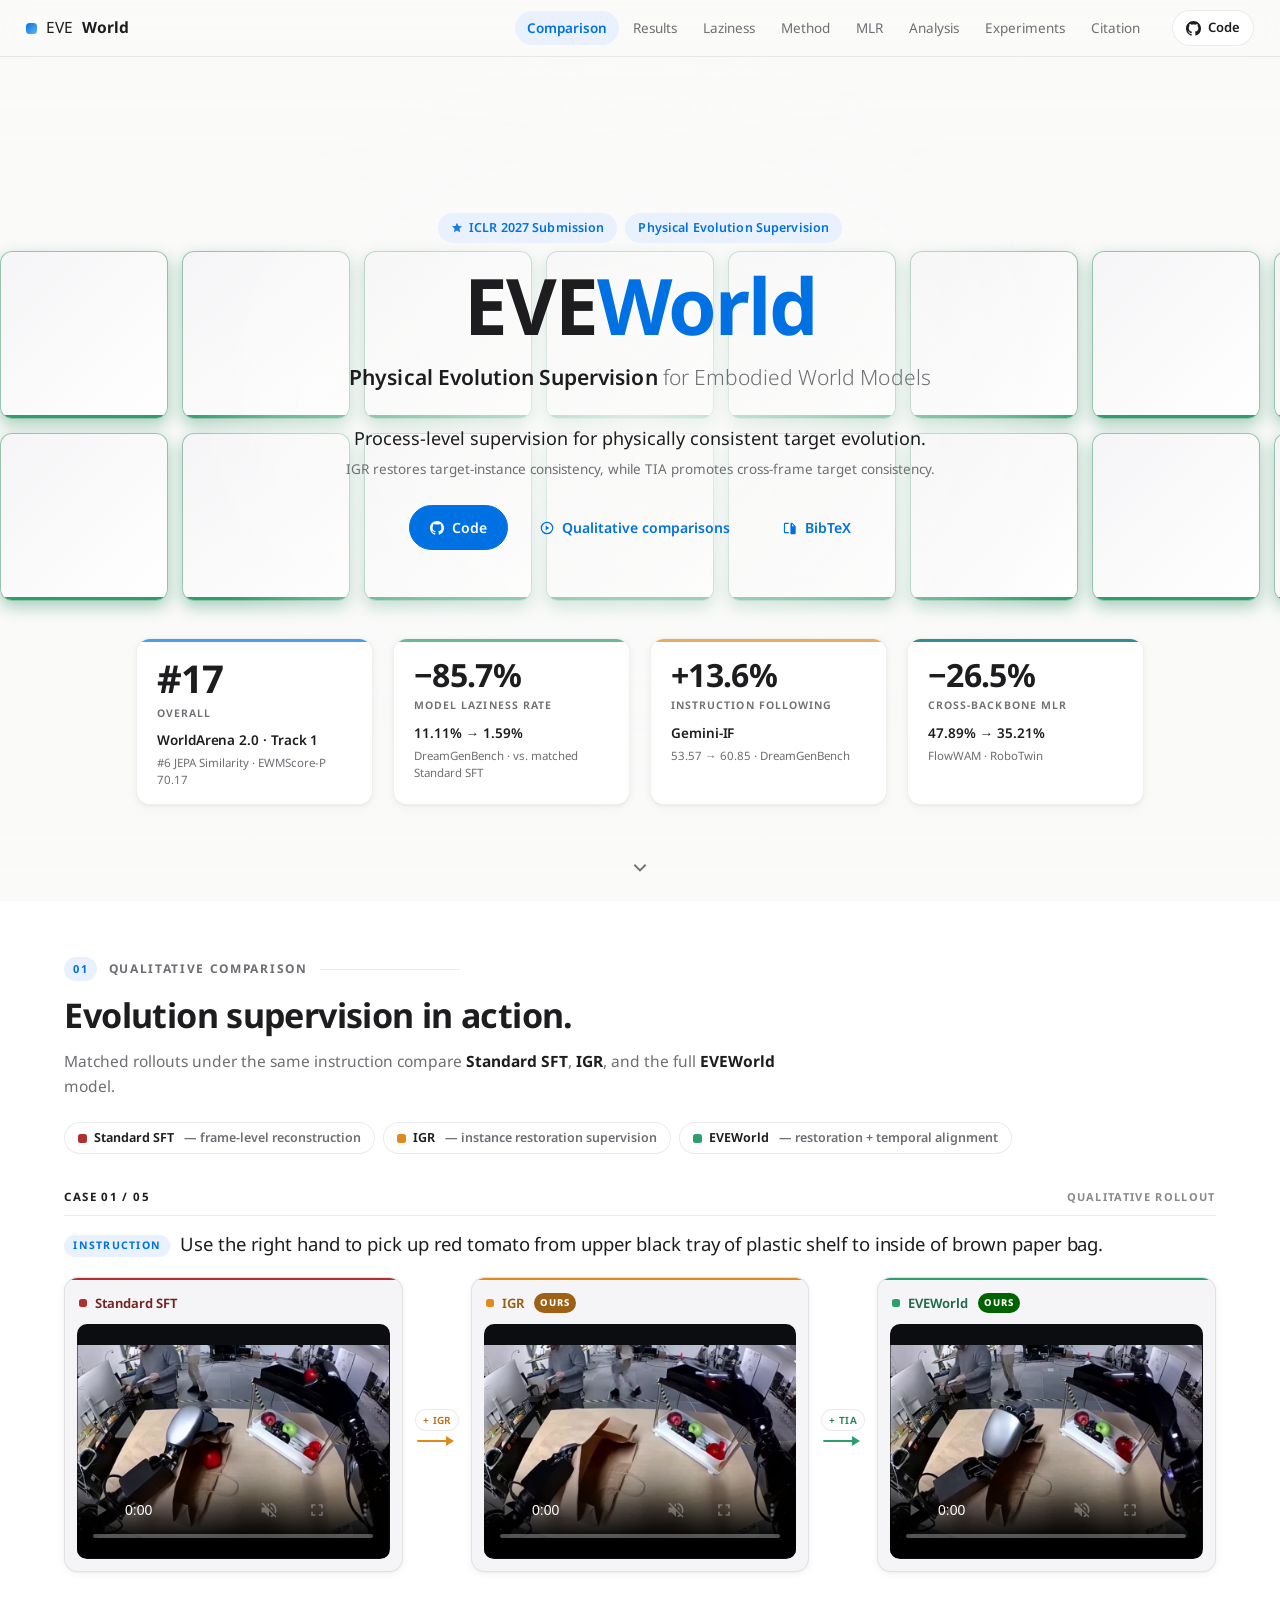
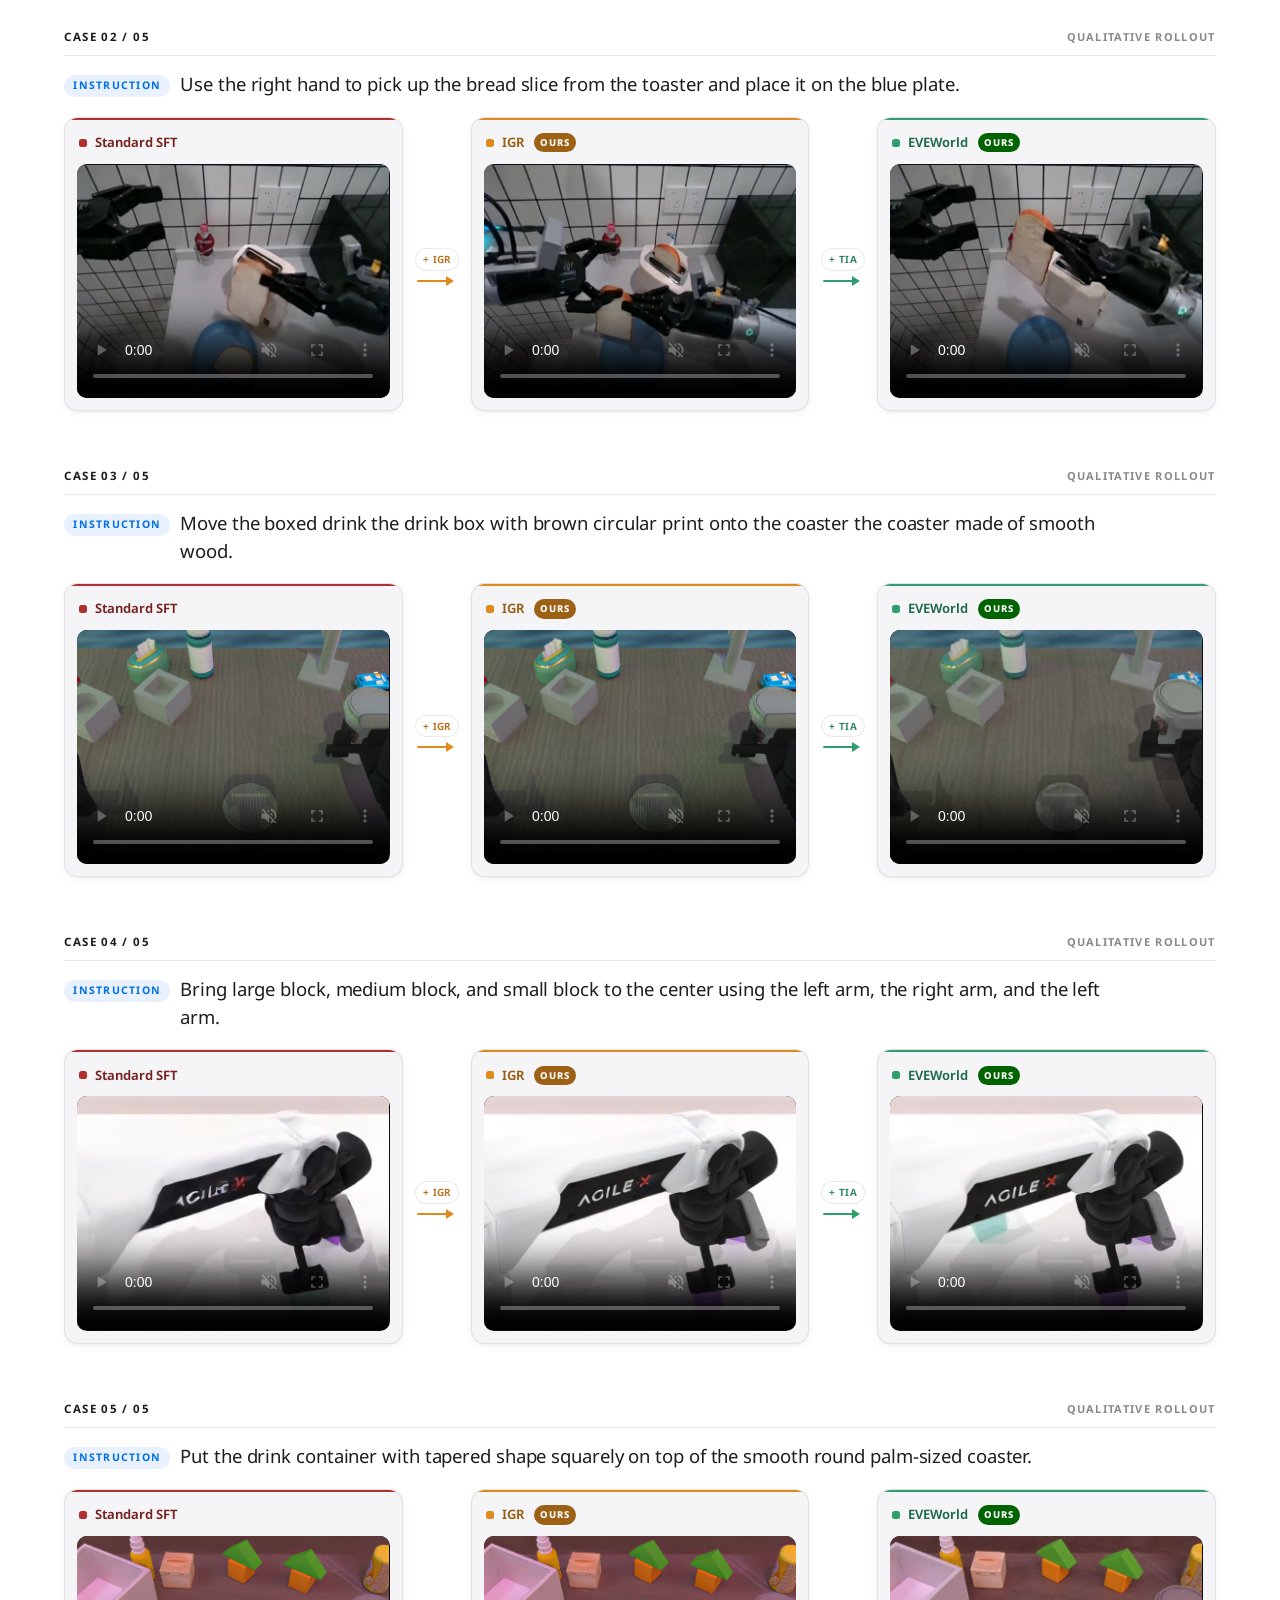
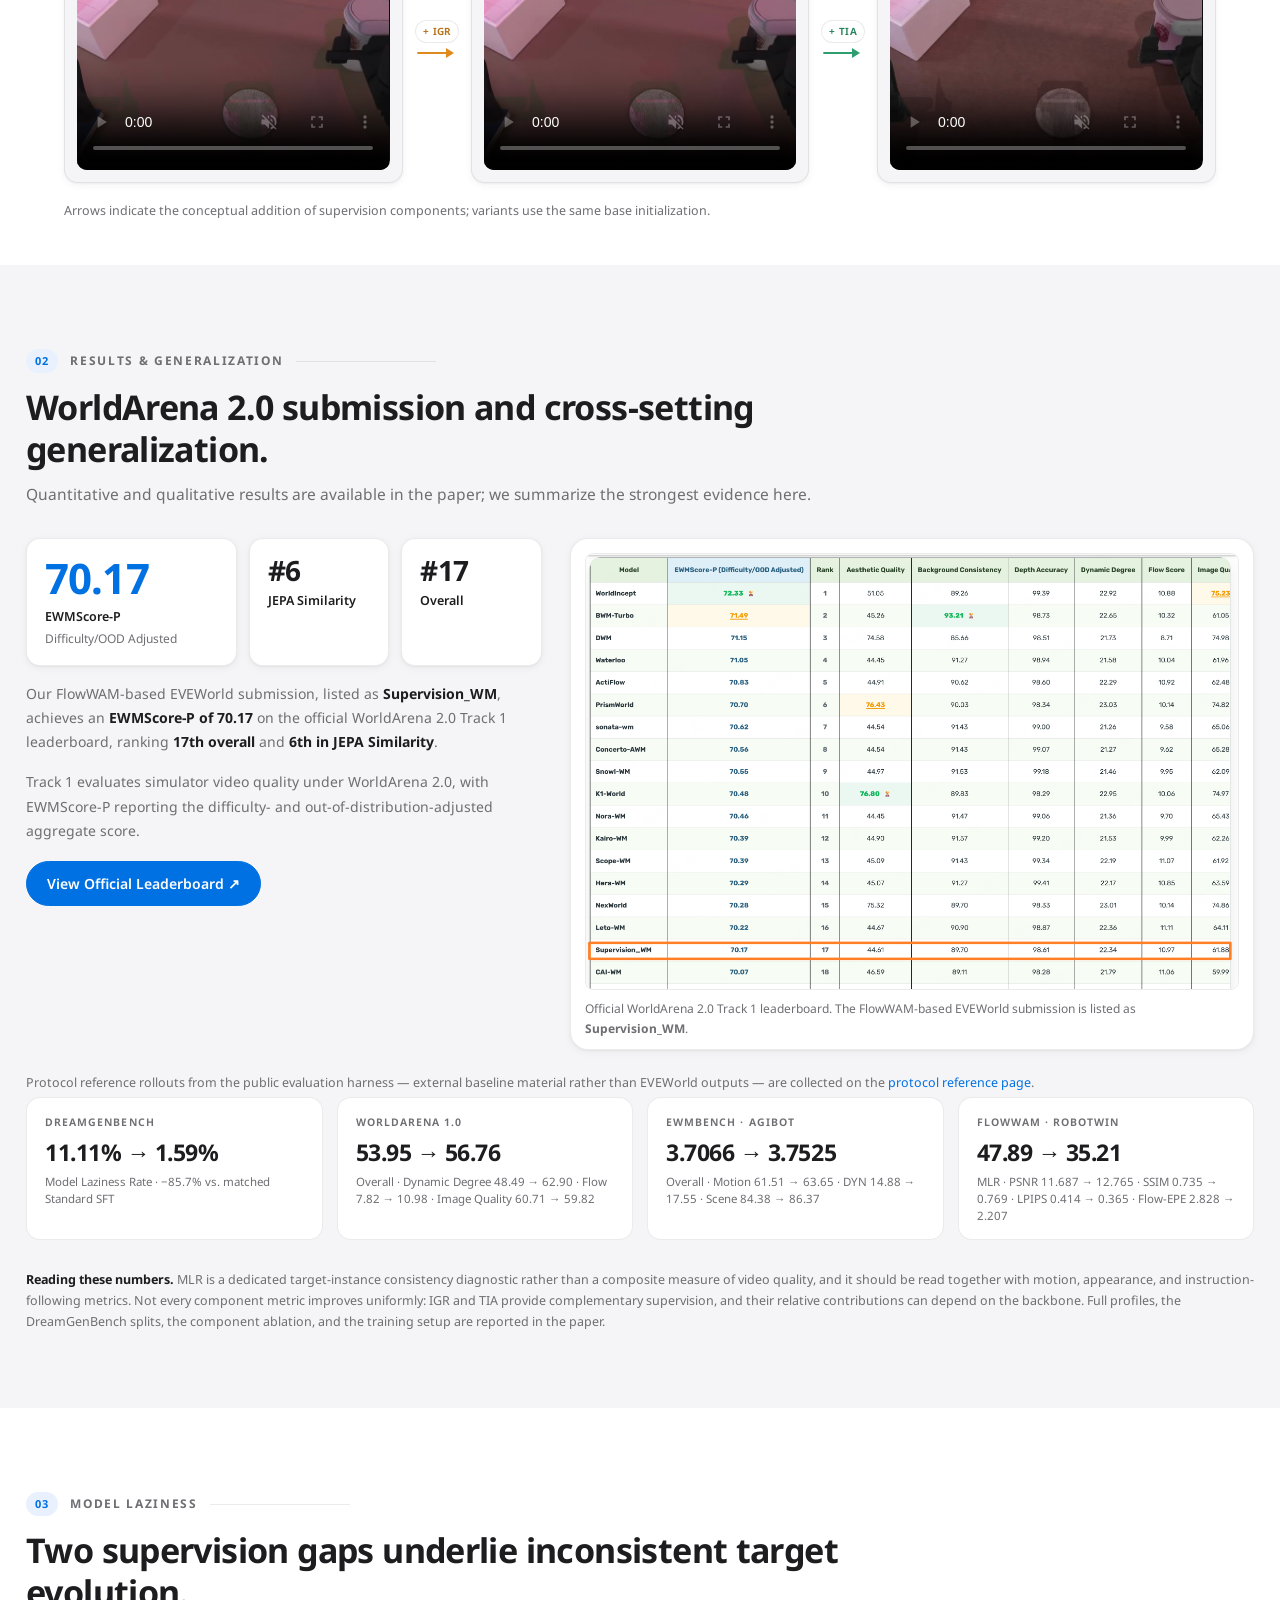
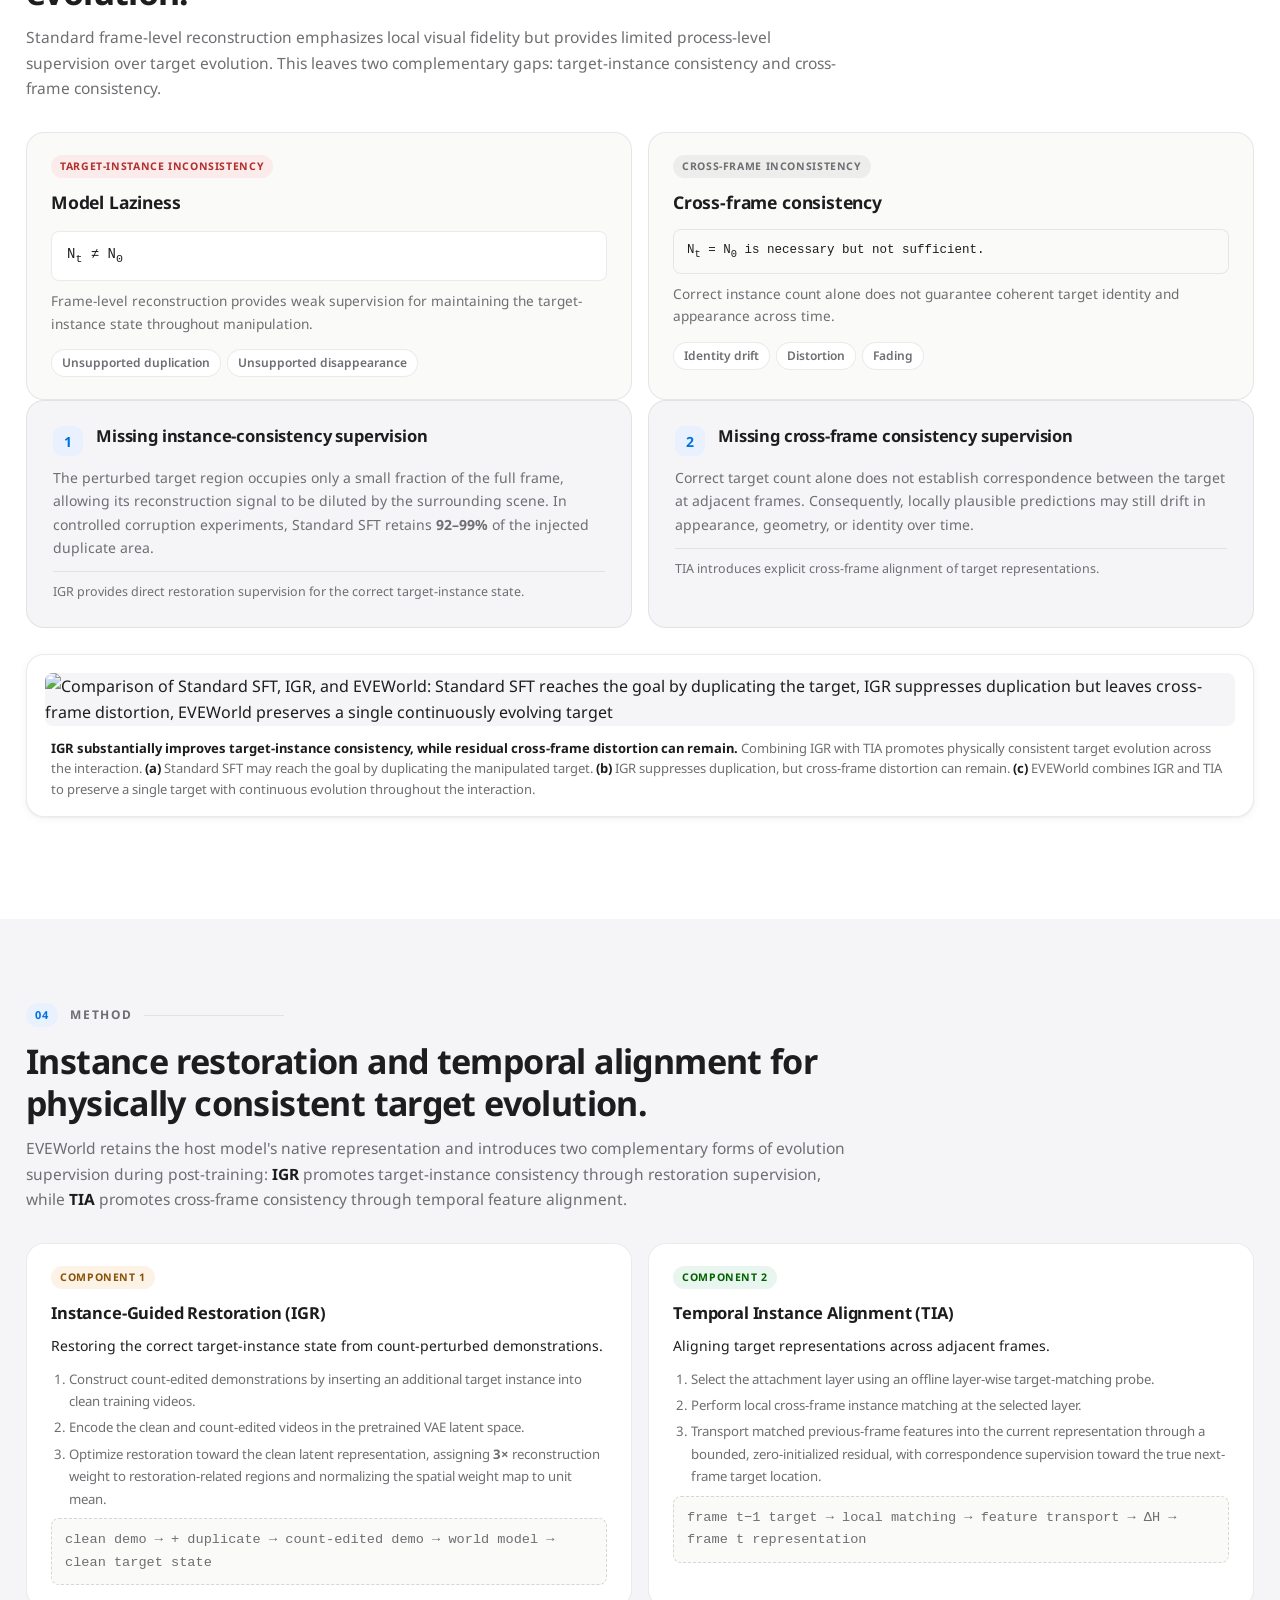
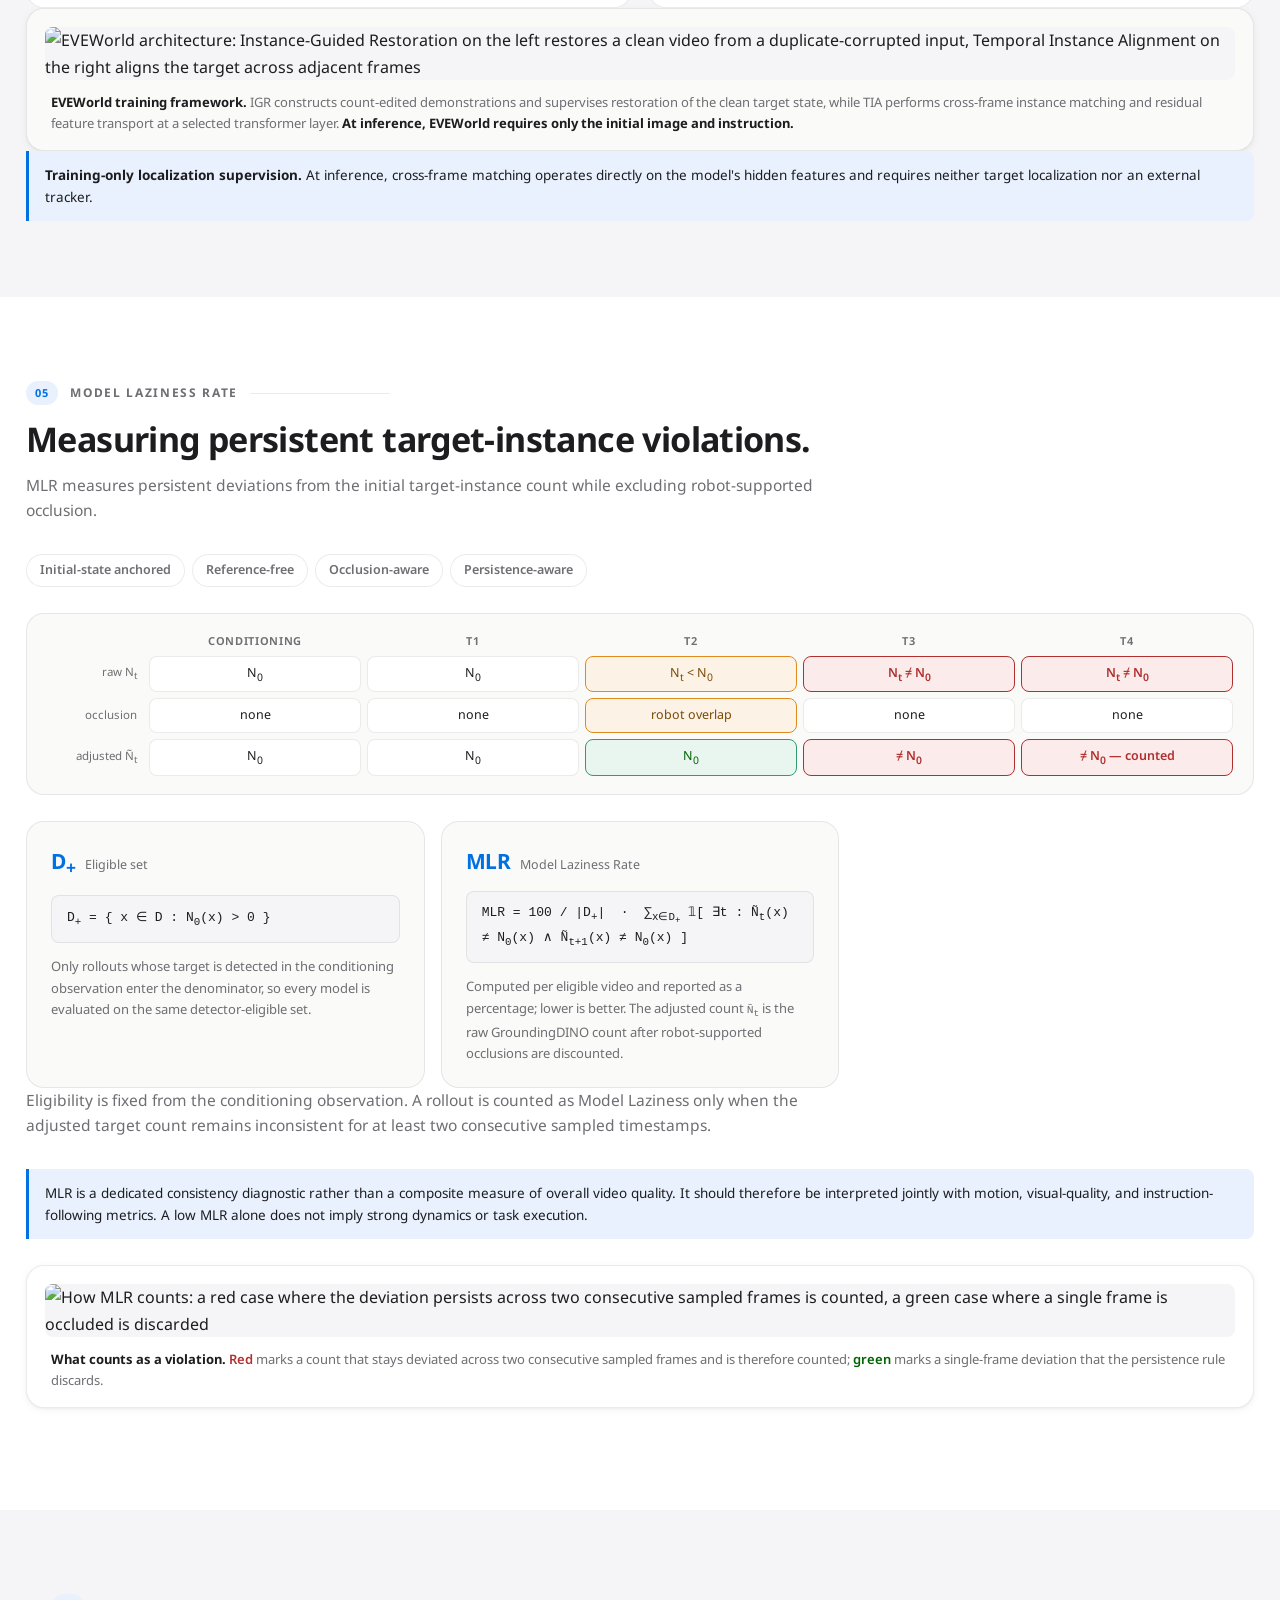
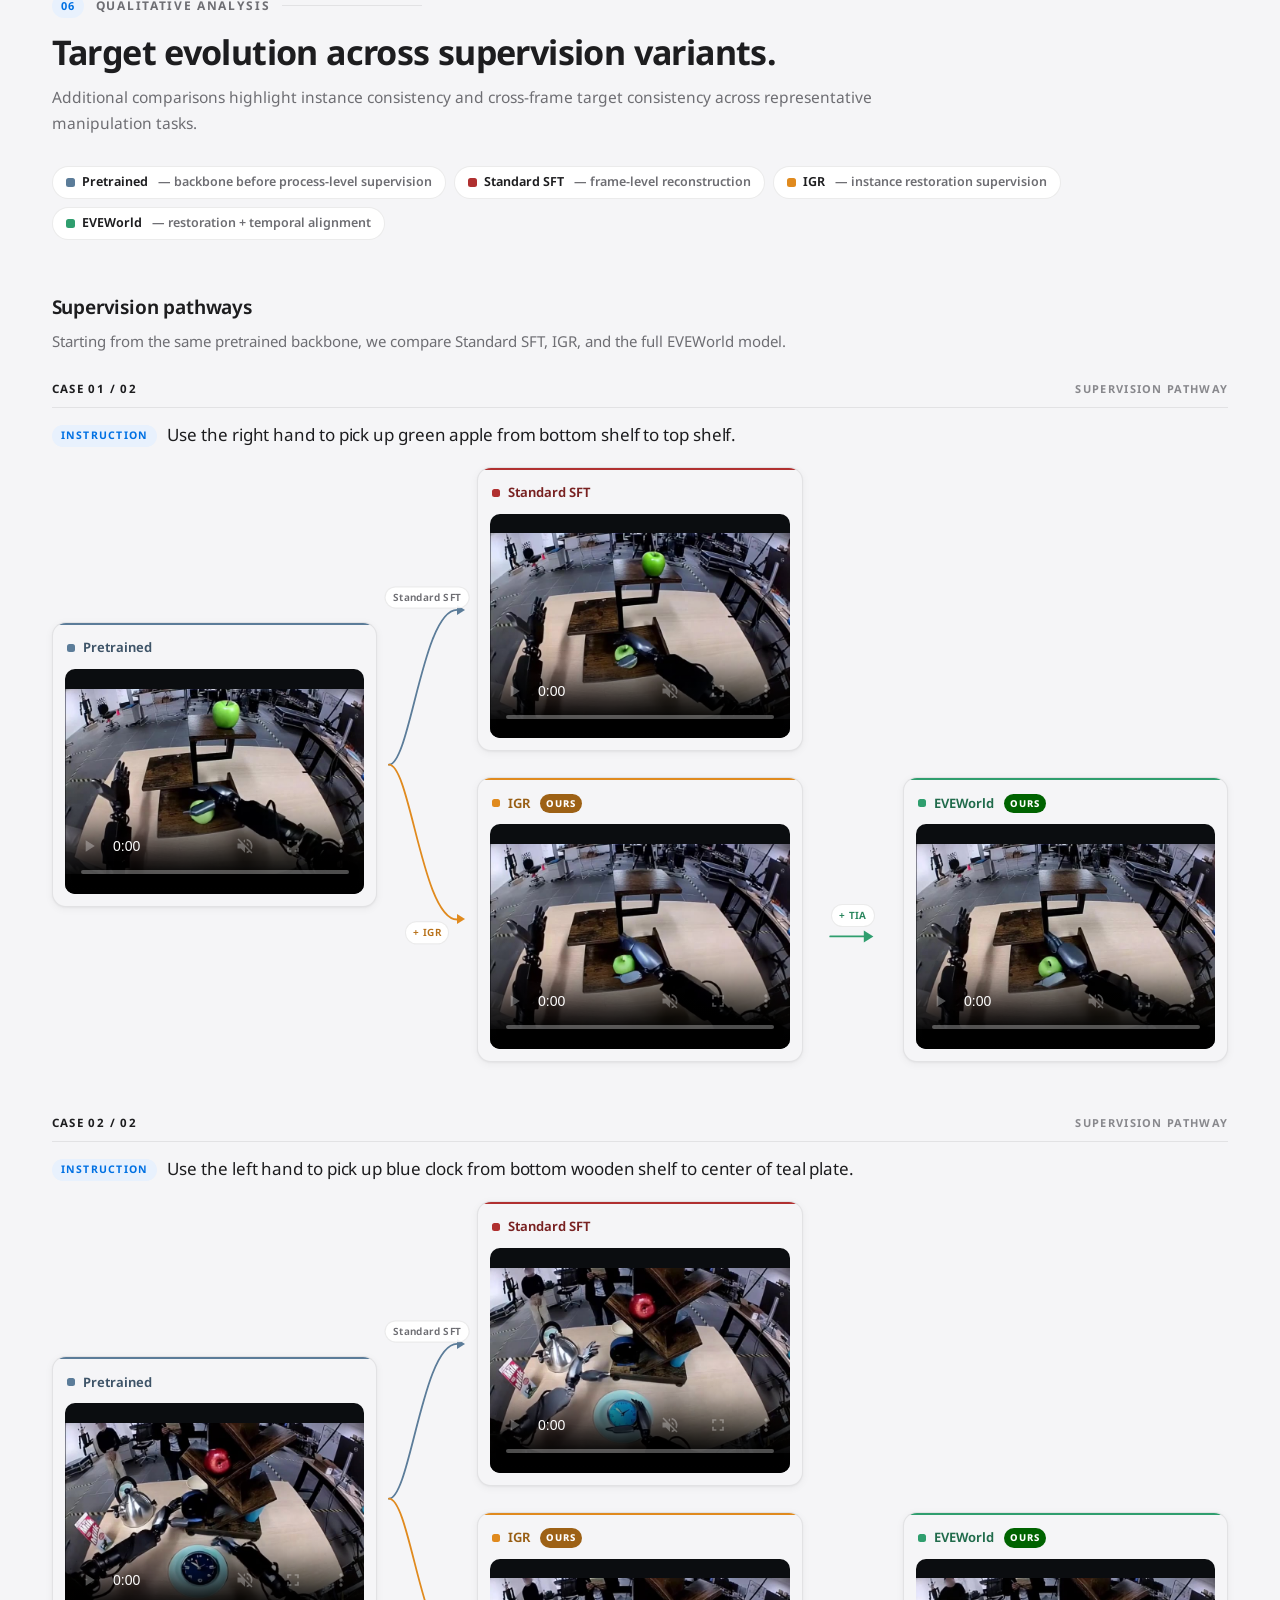
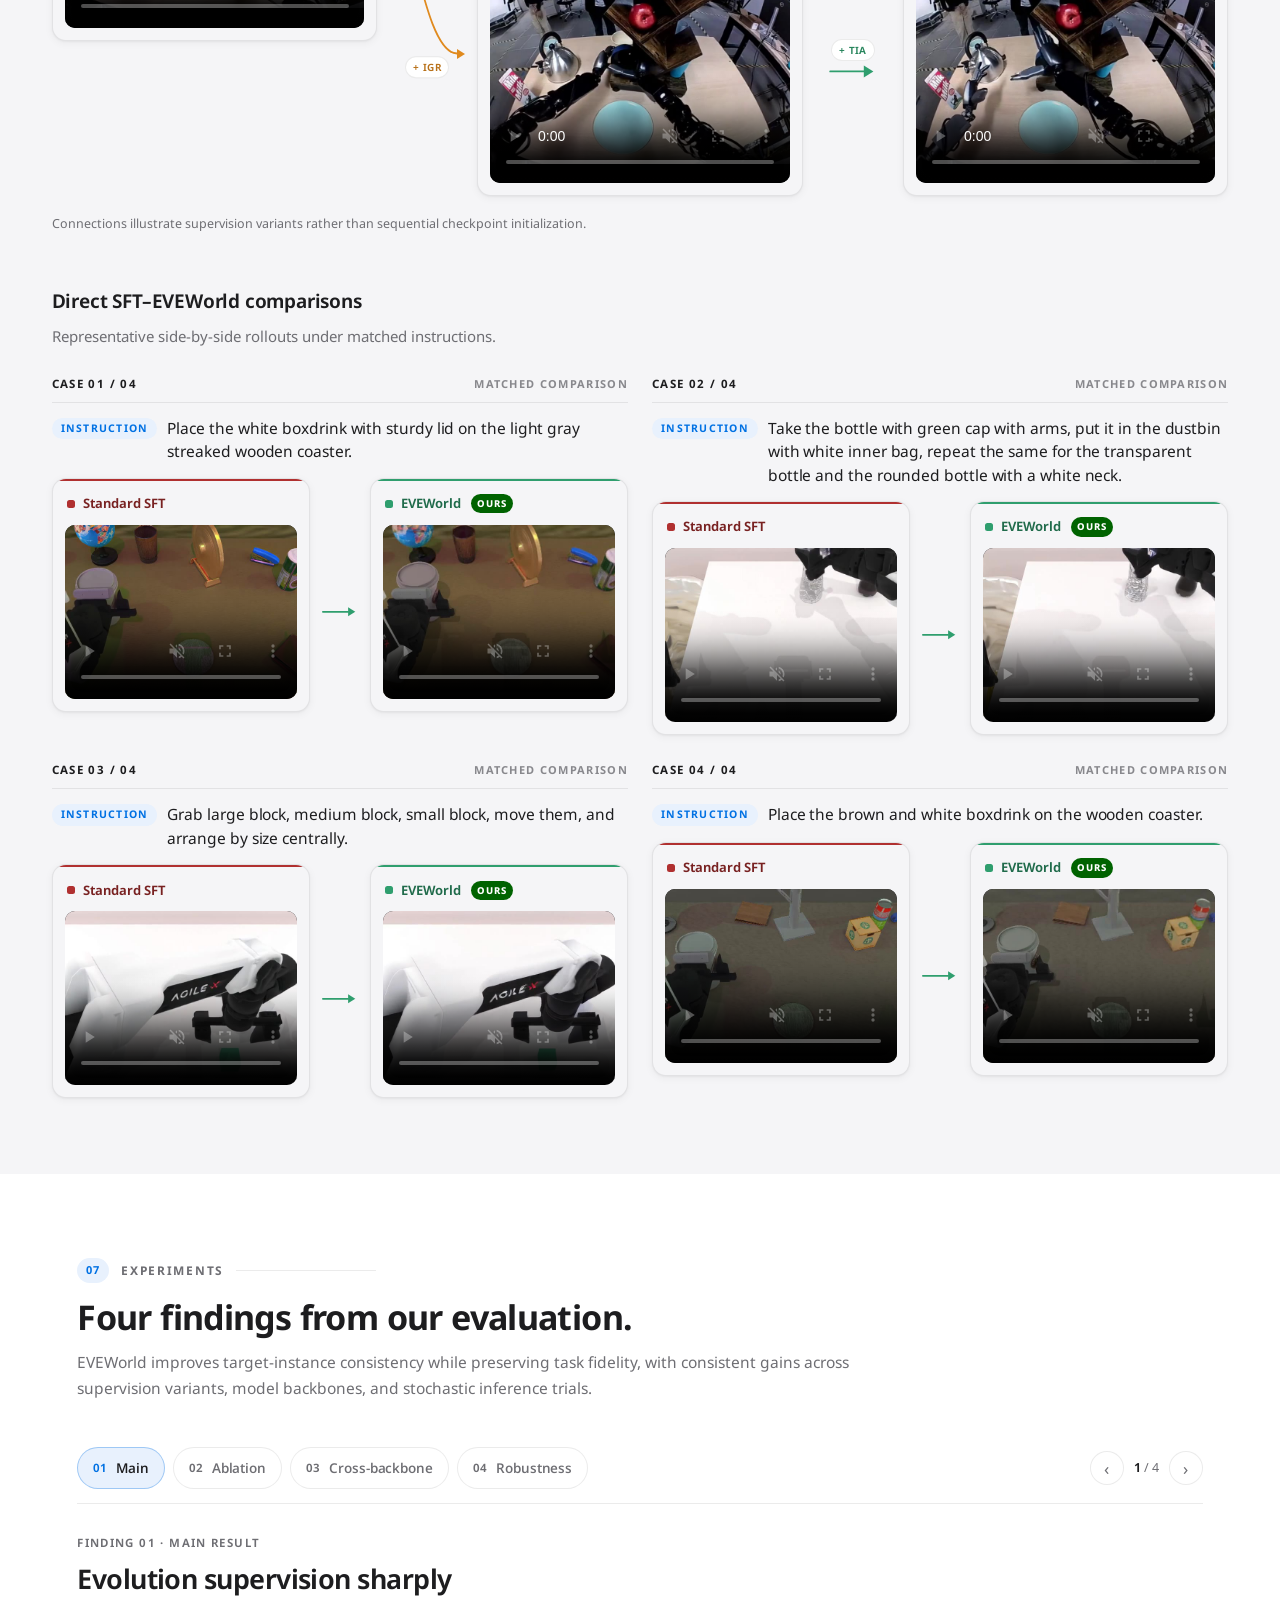
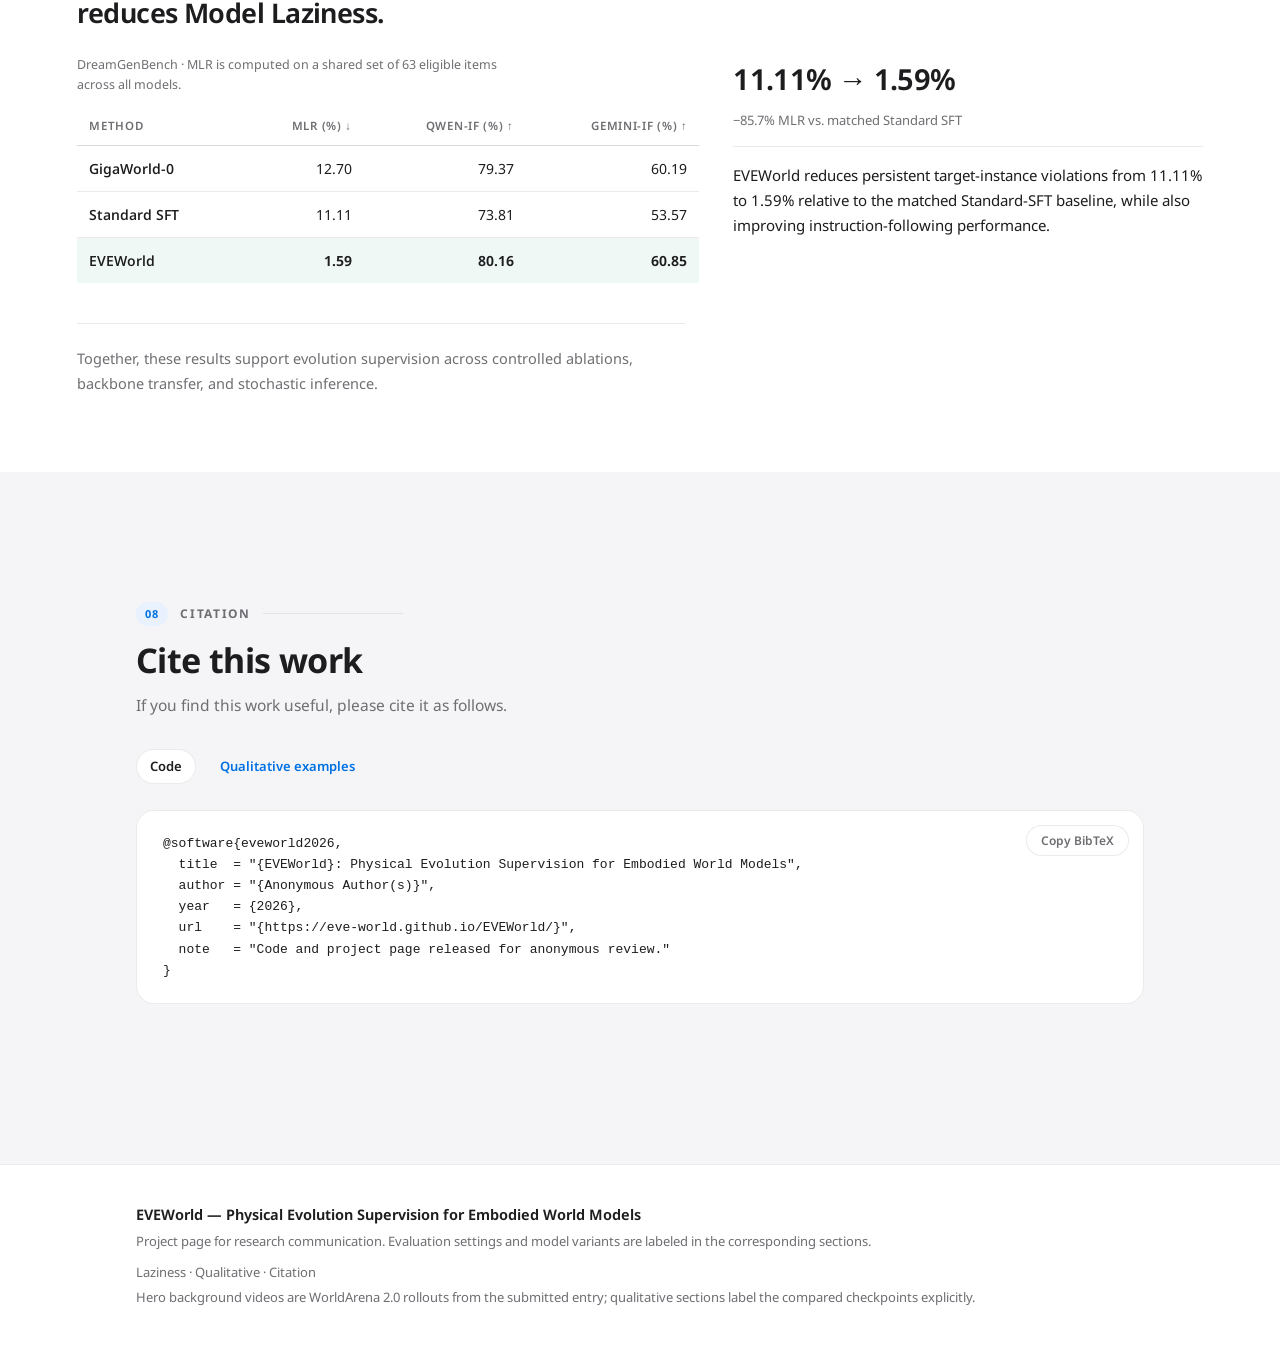
==== index.html @ 26820618 "docs: add section 07 experiments finding explorer and renumber citation to 08" ====
<!DOCTYPE html>
<html lang="en">
<head>
  <meta charset="UTF-8">
  <meta name="viewport" content="width=device-width, initial-scale=1.0">
  <title>EVEWorld — Physical Evolution Supervision for Embodied World Models</title>
  <meta name="description" content="EVEWorld: process-level evolution supervision for embodied world models. IGR restores the correct target-instance state, TIA keeps the target coherent across frames, and MLR measures persistent target-instance inconsistency.">
  <link rel="preconnect" href="https://fonts.googleapis.com">
  <link rel="preconnect" href="https://fonts.gstatic.com" crossorigin>
  <!-- Webfont loads async (media="print" → swap): a hanging fonts.googleapis.com
       connection must never block first paint — visitors on networks where it is
       unreachable get the system font stack instantly instead of a white page. -->
  <link href="https://fonts.googleapis.com/css2?family=Noto+Sans:ital,wght@0,300;0,400;0,500;0,600;0,700;1,400&display=swap" rel="stylesheet" media="print" onload="this.media='all'">
  <noscript><link href="https://fonts.googleapis.com/css2?family=Noto+Sans:ital,wght@0,300;0,400;0,500;0,600;0,700;1,400&display=swap" rel="stylesheet"></noscript>
  <link rel="stylesheet" href="css/style.css?v=12">
  <link rel="icon" href="data:image/svg+xml,<svg xmlns='http://www.w3.org/2000/svg' viewBox='0 0 16 16'><rect width='16' height='16' rx='4' fill='%230071e3'/><path d='M6.5 4.5l5.5 3.5-5.5 3.5z' fill='white'/></svg>">
  <link rel="canonical" href="https://eve-world.github.io/EVEWorld/">
  <meta property="og:type" content="website">
  <meta property="og:title" content="EVEWorld — Physical Evolution Supervision for Embodied World Models">
  <meta property="og:description" content="Process-level evolution supervision for physically consistent target evolution in embodied world models.">
  <meta property="og:url" content="https://eve-world.github.io/EVEWorld/">
  <meta property="og:image" content="https://eve-world.github.io/EVEWorld/assets/site/social/eveworld-preview.jpg">
  <meta name="twitter:card" content="summary_large_image">
  <meta name="twitter:title" content="EVEWorld — Physical Evolution Supervision for Embodied World Models">
  <meta name="twitter:description" content="Process-level evolution supervision for physically consistent target evolution in embodied world models.">
  <meta name="twitter:image" content="https://eve-world.github.io/EVEWorld/assets/site/social/eveworld-preview.jpg">
  <meta name="theme-color" content="#ffffff">
</head>
<body>

<div class="scroll-progress" aria-hidden="true"><i id="scrollBar"></i></div>

<!-- ================= HEADER ================= -->
<header class="site-header" id="top">
  <div class="header-inner">
    <a class="brand" href="#top"><span class="brand-dot"></span>EVE<b>World</b></a>
    <nav class="header-nav" aria-label="Sections">
      <a href="#comparison">Comparison</a>
      <a href="#results">Results</a>
      <a href="#laziness">Laziness</a>
      <a href="#method">Method</a>
      <a href="#metric">MLR</a>
      <a href="#qualitative">Analysis</a>
      <a href="#experiments">Experiments</a>
      <a href="#citation">Citation</a>
    </nav>
    <div class="header-end">
      <a class="hbtn" href="https://github.com/EVE-World/EVEWorld">
        <svg viewBox="0 0 16 16" width="15" height="15" fill="currentColor" aria-hidden="true"><path d="M8 0C3.58 0 0 3.58 0 8c0 3.54 2.29 6.53 5.47 7.59.4.07.55-.17.55-.38 0-.19-.01-.82-.01-1.49-2.01.37-2.53-.49-2.69-.94-.09-.23-.48-.94-.82-1.13-.28-.15-.68-.52-.01-.53.63-.01 1.08.58 1.23.82.72 1.21 1.87.87 2.33.66.07-.52.28-.87.51-1.07-1.78-.2-3.64-.89-3.64-3.95 0-.87.31-1.59.82-2.15-.08-.2-.36-1.02.08-2.12 0 0 .67-.21 2.2.82.64-.18 1.32-.27 2-.27s1.36.09 2 .27c1.53-1.04 2.2-.82 2.2-.82.44 1.1.16 1.92.08 2.12.51.56.82 1.27.82 2.15 0 3.07-1.87 3.75-3.65 3.95.29.25.54.73.54 1.48 0 1.07-.01 1.93-.01 2.2 0 .21.15.46.55.38A8.01 8.01 0 0 0 16 8c0-4.42-3.58-8-8-8z"/></svg>
        Code
      </a>
    </div>
  </div>
</header>

<main class="landing">

<!-- ================= HERO ================= -->
<section class="hero-band">
  <div class="hero-reel" id="heroReel" aria-hidden="true">
    <div class="reel-row" data-dir="left" style="--dur:88s">
      <div class="reel-tile arm-eve wa-src"><video src="assets/site/videos/submission/ep3.mp4" muted loop playsinline preload="none" disablepictureinpicture></video></div>
      <div class="reel-tile arm-eve wa-src"><video src="assets/site/videos/submission/ep159.mp4" muted loop playsinline preload="none" disablepictureinpicture></video></div>
      <div class="reel-tile arm-eve wa-src"><video src="assets/site/videos/submission/ep68.mp4" muted loop playsinline preload="none" disablepictureinpicture></video></div>
      <div class="reel-tile arm-eve wa-src"><video src="assets/site/videos/submission/ep493.mp4" muted loop playsinline preload="none" disablepictureinpicture></video></div>
      <div class="reel-tile arm-eve wa-src"><video src="assets/site/videos/submission/ep901.mp4" muted loop playsinline preload="none" disablepictureinpicture></video></div>
      <div class="reel-tile arm-eve wa-src"><video src="assets/site/videos/submission/ep537.mp4" muted loop playsinline preload="none" disablepictureinpicture></video></div>
      <div class="reel-tile arm-eve wa-src"><video src="assets/site/videos/submission/ep570.mp4" muted loop playsinline preload="none" disablepictureinpicture></video></div>
      <div class="reel-tile arm-eve wa-src"><video src="assets/site/videos/submission/ep671.mp4" muted loop playsinline preload="none" disablepictureinpicture></video></div>
    </div>
    <div class="reel-row" data-dir="right" style="--dur:88s">
      <div class="reel-tile arm-eve wa-src"><video src="assets/site/videos/submission/ep42.mp4" muted loop playsinline preload="none" disablepictureinpicture></video></div>
      <div class="reel-tile arm-eve wa-src"><video src="assets/site/videos/submission/ep165.mp4" muted loop playsinline preload="none" disablepictureinpicture></video></div>
      <div class="reel-tile arm-eve wa-src"><video src="assets/site/videos/submission/ep130.mp4" muted loop playsinline preload="none" disablepictureinpicture></video></div>
      <div class="reel-tile arm-eve wa-src"><video src="assets/site/videos/submission/ep532.mp4" muted loop playsinline preload="none" disablepictureinpicture></video></div>
      <div class="reel-tile arm-eve wa-src"><video src="assets/site/videos/submission/ep758.mp4" muted loop playsinline preload="none" disablepictureinpicture></video></div>
      <div class="reel-tile arm-eve wa-src"><video src="assets/site/videos/submission/ep902.mp4" muted loop playsinline preload="none" disablepictureinpicture></video></div>
      <div class="reel-tile arm-eve wa-src"><video src="assets/site/videos/submission/ep154.mp4" muted loop playsinline preload="none" disablepictureinpicture></video></div>
      <div class="reel-tile arm-eve wa-src"><video src="assets/site/videos/submission/ep478.mp4" muted loop playsinline preload="none" disablepictureinpicture></video></div>
    </div>
  </div>
  <div class="hero-scrim" aria-hidden="true"></div>

  <div class="lp-inner hero-copy">
    <div class="hero-badges">
      <span class="vbadge"><svg viewBox="0 0 16 16" width="12" height="12" fill="currentColor" aria-hidden="true"><path d="M8 1l2 4.2 4.6.6-3.4 3.2.9 4.5L8 11.3 3.9 13.5l.9-4.5L1.4 5.8 6 5.2z"/></svg>ICLR 2027 Submission</span>
      <span class="vbadge">Physical Evolution Supervision</span>
    </div>

    <h1 class="hero-title">EVE<span class="hl">World</span></h1>
    <p class="hero-tag"><b>Physical Evolution Supervision</b> for Embodied World Models</p>
    <p class="hero-value">Process-level supervision for physically consistent target evolution.<span>IGR restores target-instance consistency, while TIA promotes cross-frame target consistency.</span></p>

    <div class="hero-cta">
      <a class="btn primary" href="https://github.com/EVE-World/EVEWorld">
        <svg viewBox="0 0 16 16" width="14" height="14" fill="currentColor" aria-hidden="true"><path d="M8 0C3.58 0 0 3.58 0 8c0 3.54 2.29 6.53 5.47 7.59.4.07.55-.17.55-.38 0-.19-.01-.82-.01-1.49-2.01.37-2.53-.49-2.69-.94-.09-.23-.48-.94-.82-1.13-.28-.15-.68-.52-.01-.53.63-.01 1.08.58 1.23.82.72 1.21 1.87.87 2.33.66.07-.52.28-.87.51-1.07-1.78-.2-3.64-.89-3.64-3.95 0-.87.31-1.59.82-2.15-.08-.2-.36-1.02.08-2.12 0 0 .67-.21 2.2.82.64-.18 1.32-.27 2-.27s1.36.09 2 .27c1.53-1.04 2.2-.82 2.2-.82.44 1.1.16 1.92.08 2.12.51.56.82 1.27.82 2.15 0 3.07-1.87 3.75-3.65 3.95.29.25.54.73.54 1.48 0 1.07-.01 1.93-.01 2.2 0 .21.15.46.55.38A8.01 8.01 0 0 0 16 8c0-4.42-3.58-8-8-8z"/></svg>
        Code</a>
      <a class="btn ghost" href="#comparison">
        <svg viewBox="0 0 16 16" width="14" height="14" fill="none" stroke="currentColor" stroke-width="1.4" aria-hidden="true"><circle cx="8" cy="8" r="6.5"/><path d="M6.6 5.4l4 2.6-4 2.6z" fill="currentColor" stroke="none"/></svg>
        Qualitative comparisons</a>
      <a class="btn ghost" href="#citation">
        <svg viewBox="0 0 16 16" width="14" height="14" fill="currentColor" aria-hidden="true"><path d="M2.5 2A1.5 1.5 0 0 0 1 3.5v9A1.5 1.5 0 0 0 2.5 14h4v-1.3h-4a.2.2 0 0 1-.2-.2v-9a.2.2 0 0 1 .2-.2h4V2h-4zM10.5 2l4 4v8a1 1 0 0 1-1 1h-4a1 1 0 0 1-1-1V3a1 1 0 0 1 1-1h1zm-.2 1.4V6h2.4l-2.4-2.6z"/></svg>
        BibTeX</a>
    </div>

    <div class="hero-metrics">
      <a class="hm hm-arena" href="#results" title="Jump to the WorldArena 2.0 submission">
        <b>#17</b>
        <span class="hm-k">Overall</span>
        <span class="hm-m">WorldArena 2.0 &middot; Track 1</span>
        <span class="hm-x">#6 JEPA Similarity &middot; EWMScore-P 70.17</span>
      </a>
      <div class="hm hm-mlr">
        <b>&minus;85.7%</b>
        <span class="hm-k">Model Laziness Rate</span>
        <span class="hm-m">11.11% &rarr; 1.59%</span>
        <span class="hm-x">DreamGenBench &middot; vs. matched Standard SFT</span>
      </div>
      <div class="hm hm-if">
        <b>+13.6%</b>
        <span class="hm-k">Instruction Following</span>
        <span class="hm-m">Gemini-IF</span>
        <span class="hm-x">53.57 &rarr; 60.85 &middot; DreamGenBench</span>
      </div>
      <div class="hm hm-xb">
        <b>&minus;26.5%</b>
        <span class="hm-k">Cross-backbone MLR</span>
        <span class="hm-m">47.89% &rarr; 35.21%</span>
        <span class="hm-x">FlowWAM &middot; RoboTwin</span>
      </div>
    </div>
  </div>
  <div class="hero-caret" aria-hidden="true"><svg viewBox="0 0 16 16" width="18" height="18" fill="none" stroke="currentColor" stroke-width="1.6"><path d="M3 6l5 5 5-5"/></svg></div>
</section>

<!-- ================= 01 QUALITATIVE COMPARISON ================= -->
<section class="band cmp" id="comparison">
  <div class="lp-inner vwide">
    <div class="eyebrow"><span class="e-no">01</span><span class="e-label">Qualitative Comparison</span><span class="e-rule"></span></div>
    <h2 class="band-title">Evolution supervision in action.</h2>
    <p class="band-lede">Matched rollouts under the same instruction compare <b>Standard SFT</b>, <b>IGR</b>, and the full <b>EVEWorld</b> model.</p>

    <div class="arm-legend">
      <span class="arm-chip sft"><i></i><b>Standard SFT</b>&nbsp;&mdash; frame-level reconstruction</span>
      <span class="arm-chip igt"><i></i><b>IGR</b>&nbsp;&mdash; instance restoration supervision</span>
      <span class="arm-chip eve"><i></i><b>EVEWorld</b>&nbsp;&mdash; restoration + temporal alignment</span>
    </div>

    <div class="cmp-cases">

      <div class="cmp-case reveal">
        <div class="cmp-head"><span class="cmp-no">Case 01 / 05</span><span class="cmp-tag">Qualitative rollout</span></div>
        <p class="cmp-instruction"><span class="cmp-ipill">Instruction</span><span class="cmp-itext">Use the right hand to pick up red tomato from upper black tray of plastic shelf to inside of brown paper bag.</span></p>
        <div class="cmp-grid">
          <div class="cmp-armslot sft">
            <div class="cmp-label"><i></i>Standard SFT</div>
            <div class="cmp-video"><video src="assets/site/videos/comparisons/case-01/sft.mp4" poster="assets/site/videos/comparisons/case-01/sft.jpg" data-cmp muted loop playsinline preload="metadata" controls disablepictureinpicture></video></div>
          </div>
          <div class="cmp-arrow arrow-igt" data-tag="+ IGR" aria-hidden="true"><svg viewBox="0 0 40 24"><path d="M1 12h28" fill="none" stroke="currentColor" stroke-width="1.8" stroke-linecap="round"/><path d="M29 7 37 12l-8 5z" fill="currentColor"/></svg></div>
          <div class="cmp-armslot igt">
            <div class="cmp-label"><i></i>IGR<span class="cmp-ours gold">Ours</span></div>
            <div class="cmp-video"><video src="assets/site/videos/comparisons/case-01/igr.mp4" poster="assets/site/videos/comparisons/case-01/igr.jpg" data-cmp muted loop playsinline preload="metadata" controls disablepictureinpicture></video></div>
          </div>
          <div class="cmp-arrow arrow-eve" data-tag="+ TIA" aria-hidden="true"><svg viewBox="0 0 40 24"><path d="M1 12h28" fill="none" stroke="currentColor" stroke-width="1.8" stroke-linecap="round"/><path d="M29 7 37 12l-8 5z" fill="currentColor"/></svg></div>
          <div class="cmp-armslot eve">
            <div class="cmp-label"><i></i>EVEWorld<span class="cmp-ours">Ours</span></div>
            <div class="cmp-video"><video src="assets/site/videos/comparisons/case-01/eveworld.mp4" poster="assets/site/videos/comparisons/case-01/eveworld.jpg" data-cmp muted loop playsinline preload="metadata" controls disablepictureinpicture></video></div>
          </div>
        </div>
      </div>

      <div class="cmp-case reveal">
        <div class="cmp-head"><span class="cmp-no">Case 02 / 05</span><span class="cmp-tag">Qualitative rollout</span></div>
        <p class="cmp-instruction"><span class="cmp-ipill">Instruction</span><span class="cmp-itext">Use the right hand to pick up the bread slice from the toaster and place it on the blue plate.</span></p>
        <div class="cmp-grid">
          <div class="cmp-armslot sft">
            <div class="cmp-label"><i></i>Standard SFT</div>
            <div class="cmp-video"><video src="assets/site/videos/comparisons/case-02/sft.mp4" poster="assets/site/videos/comparisons/case-02/sft.jpg" data-cmp muted loop playsinline preload="metadata" controls disablepictureinpicture></video></div>
          </div>
          <div class="cmp-arrow arrow-igt" data-tag="+ IGR" aria-hidden="true"><svg viewBox="0 0 40 24"><path d="M1 12h28" fill="none" stroke="currentColor" stroke-width="1.8" stroke-linecap="round"/><path d="M29 7 37 12l-8 5z" fill="currentColor"/></svg></div>
          <div class="cmp-armslot igt">
            <div class="cmp-label"><i></i>IGR<span class="cmp-ours gold">Ours</span></div>
            <div class="cmp-video"><video src="assets/site/videos/comparisons/case-02/igr.mp4" poster="assets/site/videos/comparisons/case-02/igr.jpg" data-cmp muted loop playsinline preload="metadata" controls disablepictureinpicture></video></div>
          </div>
          <div class="cmp-arrow arrow-eve" data-tag="+ TIA" aria-hidden="true"><svg viewBox="0 0 40 24"><path d="M1 12h28" fill="none" stroke="currentColor" stroke-width="1.8" stroke-linecap="round"/><path d="M29 7 37 12l-8 5z" fill="currentColor"/></svg></div>
          <div class="cmp-armslot eve">
            <div class="cmp-label"><i></i>EVEWorld<span class="cmp-ours">Ours</span></div>
            <div class="cmp-video"><video src="assets/site/videos/comparisons/case-02/eveworld.mp4" poster="assets/site/videos/comparisons/case-02/eveworld.jpg" data-cmp muted loop playsinline preload="metadata" controls disablepictureinpicture></video></div>
          </div>
        </div>
      </div>

      <div class="cmp-case reveal">
        <div class="cmp-head"><span class="cmp-no">Case 03 / 05</span><span class="cmp-tag">Qualitative rollout</span></div>
        <p class="cmp-instruction"><span class="cmp-ipill">Instruction</span><span class="cmp-itext">Move the boxed drink the drink box with brown circular print onto the coaster the coaster made of smooth wood.</span></p>
        <div class="cmp-grid">
          <div class="cmp-armslot sft">
            <div class="cmp-label"><i></i>Standard SFT</div>
            <div class="cmp-video"><video src="assets/site/videos/comparisons/case-03/sft.mp4" poster="assets/site/videos/comparisons/case-03/sft.jpg" data-cmp muted loop playsinline preload="metadata" controls disablepictureinpicture></video></div>
          </div>
          <div class="cmp-arrow arrow-igt" data-tag="+ IGR" aria-hidden="true"><svg viewBox="0 0 40 24"><path d="M1 12h28" fill="none" stroke="currentColor" stroke-width="1.8" stroke-linecap="round"/><path d="M29 7 37 12l-8 5z" fill="currentColor"/></svg></div>
          <div class="cmp-armslot igt">
            <div class="cmp-label"><i></i>IGR<span class="cmp-ours gold">Ours</span></div>
            <div class="cmp-video"><video src="assets/site/videos/comparisons/case-03/igr.mp4" poster="assets/site/videos/comparisons/case-03/igr.jpg" data-cmp muted loop playsinline preload="metadata" controls disablepictureinpicture></video></div>
          </div>
          <div class="cmp-arrow arrow-eve" data-tag="+ TIA" aria-hidden="true"><svg viewBox="0 0 40 24"><path d="M1 12h28" fill="none" stroke="currentColor" stroke-width="1.8" stroke-linecap="round"/><path d="M29 7 37 12l-8 5z" fill="currentColor"/></svg></div>
          <div class="cmp-armslot eve">
            <div class="cmp-label"><i></i>EVEWorld<span class="cmp-ours">Ours</span></div>
            <div class="cmp-video"><video src="assets/site/videos/comparisons/case-03/eveworld.mp4" poster="assets/site/videos/comparisons/case-03/eveworld.jpg" data-cmp muted loop playsinline preload="metadata" controls disablepictureinpicture></video></div>
          </div>
        </div>
      </div>

      <div class="cmp-case reveal">
        <div class="cmp-head"><span class="cmp-no">Case 04 / 05</span><span class="cmp-tag">Qualitative rollout</span></div>
        <p class="cmp-instruction"><span class="cmp-ipill">Instruction</span><span class="cmp-itext">Bring large block, medium block, and small block to the center using the left arm, the right arm, and the left arm.</span></p>
        <div class="cmp-grid">
          <div class="cmp-armslot sft">
            <div class="cmp-label"><i></i>Standard SFT</div>
            <div class="cmp-video"><video src="assets/site/videos/comparisons/case-04/sft.mp4" poster="assets/site/videos/comparisons/case-04/sft.jpg" data-cmp muted loop playsinline preload="metadata" controls disablepictureinpicture></video></div>
          </div>
          <div class="cmp-arrow arrow-igt" data-tag="+ IGR" aria-hidden="true"><svg viewBox="0 0 40 24"><path d="M1 12h28" fill="none" stroke="currentColor" stroke-width="1.8" stroke-linecap="round"/><path d="M29 7 37 12l-8 5z" fill="currentColor"/></svg></div>
          <div class="cmp-armslot igt">
            <div class="cmp-label"><i></i>IGR<span class="cmp-ours gold">Ours</span></div>
            <div class="cmp-video"><video src="assets/site/videos/comparisons/case-04/igr.mp4" poster="assets/site/videos/comparisons/case-04/igr.jpg" data-cmp muted loop playsinline preload="metadata" controls disablepictureinpicture></video></div>
          </div>
          <div class="cmp-arrow arrow-eve" data-tag="+ TIA" aria-hidden="true"><svg viewBox="0 0 40 24"><path d="M1 12h28" fill="none" stroke="currentColor" stroke-width="1.8" stroke-linecap="round"/><path d="M29 7 37 12l-8 5z" fill="currentColor"/></svg></div>
          <div class="cmp-armslot eve">
            <div class="cmp-label"><i></i>EVEWorld<span class="cmp-ours">Ours</span></div>
            <div class="cmp-video"><video src="assets/site/videos/comparisons/case-04/eveworld.mp4" poster="assets/site/videos/comparisons/case-04/eveworld.jpg" data-cmp muted loop playsinline preload="metadata" controls disablepictureinpicture></video></div>
          </div>
        </div>
      </div>

      <div class="cmp-case reveal">
        <div class="cmp-head"><span class="cmp-no">Case 05 / 05</span><span class="cmp-tag">Qualitative rollout</span></div>
        <p class="cmp-instruction"><span class="cmp-ipill">Instruction</span><span class="cmp-itext">Put the drink container with tapered shape squarely on top of the smooth round palm-sized coaster.</span></p>
        <div class="cmp-grid">
          <div class="cmp-armslot sft">
            <div class="cmp-label"><i></i>Standard SFT</div>
            <div class="cmp-video"><video src="assets/site/videos/comparisons/case-05/sft.mp4" poster="assets/site/videos/comparisons/case-05/sft.jpg" data-cmp muted loop playsinline preload="metadata" controls disablepictureinpicture></video></div>
          </div>
          <div class="cmp-arrow arrow-igt" data-tag="+ IGR" aria-hidden="true"><svg viewBox="0 0 40 24"><path d="M1 12h28" fill="none" stroke="currentColor" stroke-width="1.8" stroke-linecap="round"/><path d="M29 7 37 12l-8 5z" fill="currentColor"/></svg></div>
          <div class="cmp-armslot igt">
            <div class="cmp-label"><i></i>IGR<span class="cmp-ours gold">Ours</span></div>
            <div class="cmp-video"><video src="assets/site/videos/comparisons/case-05/igr.mp4" poster="assets/site/videos/comparisons/case-05/igr.jpg" data-cmp muted loop playsinline preload="metadata" controls disablepictureinpicture></video></div>
          </div>
          <div class="cmp-arrow arrow-eve" data-tag="+ TIA" aria-hidden="true"><svg viewBox="0 0 40 24"><path d="M1 12h28" fill="none" stroke="currentColor" stroke-width="1.8" stroke-linecap="round"/><path d="M29 7 37 12l-8 5z" fill="currentColor"/></svg></div>
          <div class="cmp-armslot eve">
            <div class="cmp-label"><i></i>EVEWorld<span class="cmp-ours">Ours</span></div>
            <div class="cmp-video"><video src="assets/site/videos/comparisons/case-05/eveworld.mp4" poster="assets/site/videos/comparisons/case-05/eveworld.jpg" data-cmp muted loop playsinline preload="metadata" controls disablepictureinpicture></video></div>
          </div>
        </div>
      </div>

    </div>

    <p class="cmp-note">Arrows indicate the conceptual addition of supervision components; variants use the same base initialization.</p>
  </div>
</section>

<!-- ================= 02 RESULTS & GENERALIZATION ================= -->
<section class="band alt" id="results">
  <div class="lp-inner wide">
    <div class="eyebrow"><span class="e-no">02</span><span class="e-label">Results &amp; Generalization</span><span class="e-rule"></span></div>
    <h2 class="band-title">WorldArena 2.0 submission and cross-setting generalization.</h2>
    <p class="band-lede">Quantitative and qualitative results are available in the paper; we summarize the strongest evidence here.</p>

    <div class="wa2-grid">
          <div class="wa2-panel">
            <div class="wa2-cards">
              <div class="wa2-card main">
                <b>70.17</b>
                <span class="wa2-k">EWMScore-P</span>
                <span class="wa2-n">Difficulty/OOD Adjusted</span>
              </div>
              <div class="wa2-card">
                <b>#6</b>
                <span class="wa2-k">JEPA Similarity</span>
              </div>
              <div class="wa2-card">
                <b>#17</b>
                <span class="wa2-k">Overall</span>
              </div>
            </div>

            <p class="wa2-copy">Our FlowWAM-based EVEWorld submission, listed as <b>Supervision_WM</b>, achieves an <b>EWMScore-P of 70.17</b> on the official WorldArena 2.0 Track 1 leaderboard, ranking <b>17th overall</b> and <b>6th in JEPA Similarity</b>.</p>
            <p class="wa2-copy">Track 1 evaluates simulator video quality under WorldArena 2.0, with EWMScore-P reporting the difficulty- and out-of-distribution-adjusted aggregate score.</p>

            <p class="wa2-cta">
              <a class="btn primary" href="https://huggingface.co/spaces/WorldArena/WorldArena2.0" target="_blank" rel="noopener noreferrer">View Official Leaderboard &#8599;</a>
            </p>
          </div>

          <figure class="wa2-figure">
            <a class="wa2-zoom" href="https://huggingface.co/spaces/WorldArena/WorldArena2.0" target="_blank" rel="noopener noreferrer" title="Open the official WorldArena 2.0 leaderboard">
              <img src="assets/site/figures/worldarena2_track1_leaderboard.png" alt="WorldArena 2.0 Track 1 leaderboard showing the Supervision_WM submission with EWMScore-P 70.17 and overall rank 17." loading="lazy">
            </a>
            <figcaption>Official WorldArena 2.0 Track 1 leaderboard. The FlowWAM-based EVEWorld submission is listed as <b>Supervision_WM</b>.</figcaption>
          </figure>
        </div>

    <p class="wa2-note">Protocol reference rollouts from the public evaluation harness &mdash; external baseline material rather than EVEWorld outputs &mdash; are collected on the <a href="protocol.html">protocol reference page</a>.</p>

    <div class="res-strip">
      <div class="res-card reveal">
        <span class="res-k">DreamGenBench</span>
        <b class="res-v">11.11% &rarr; 1.59%</b>
        <span class="res-n">Model Laziness Rate &middot; &minus;85.7% vs. matched Standard SFT</span>
      </div>
      <div class="res-card reveal">
        <span class="res-k">WorldArena 1.0</span>
        <b class="res-v">53.95 &rarr; 56.76</b>
        <span class="res-n">Overall &middot; Dynamic Degree 48.49 &rarr; 62.90 &middot; Flow 7.82 &rarr; 10.98 &middot; Image Quality 60.71 &rarr; 59.82</span>
      </div>
      <div class="res-card reveal">
        <span class="res-k">EWMBench &middot; AgiBot</span>
        <b class="res-v">3.7066 &rarr; 3.7525</b>
        <span class="res-n">Overall &middot; Motion 61.51 &rarr; 63.65 &middot; DYN 14.88 &rarr; 17.55 &middot; Scene 84.38 &rarr; 86.37</span>
      </div>
      <div class="res-card reveal">
        <span class="res-k">FlowWAM &middot; RoboTwin</span>
        <b class="res-v">47.89 &rarr; 35.21</b>
        <span class="res-n">MLR &middot; PSNR 11.687 &rarr; 12.765 &middot; SSIM 0.735 &rarr; 0.769 &middot; LPIPS 0.414 &rarr; 0.365 &middot; Flow-EPE 2.828 &rarr; 2.207</span>
      </div>
    </div>

    <p class="fine-print"><b>Reading these numbers.</b> MLR is a dedicated target-instance consistency diagnostic rather than a composite measure of video quality, and it should be read together with motion, appearance, and instruction-following metrics. Not every component metric improves uniformly: IGR and TIA provide complementary supervision, and their relative contributions can depend on the backbone. Full profiles, the DreamGenBench splits, the component ablation, and the training setup are reported in the paper.</p>
  </div>
</section>

<!-- ================= 03 MODEL LAZINESS ================= -->
<section class="band" id="laziness">
  <div class="lp-inner wide">
    <div class="eyebrow"><span class="e-no">03</span><span class="e-label">Model Laziness</span><span class="e-rule"></span></div>
    <h2 class="band-title">Two supervision gaps underlie inconsistent target evolution.</h2>
    <p class="band-lede">Standard frame-level reconstruction emphasizes local visual fidelity but provides limited process-level supervision over target evolution. This leaves two complementary gaps: target-instance consistency and cross-frame consistency.</p>

    <div class="fail-grid">
      <div class="fail-card reveal">
        <div class="mcard-head"><span class="mcard-tag fail">Target-instance inconsistency</span></div>
        <h3>Model Laziness</h3>
        <div class="fail-formula">N<sub>t</sub> &ne; N<sub>0</sub></div>
        <p>Frame-level reconstruction provides weak supervision for maintaining the target-instance state throughout manipulation.</p>
        <div class="chips">
          <span class="chip">Unsupported duplication</span><span class="chip">Unsupported disappearance</span>
        </div>
      </div>
      <div class="fail-card reveal">
        <div class="mcard-head"><span class="mcard-tag neutral">Cross-frame inconsistency</span></div>
        <h3>Cross-frame consistency</h3>
        <p class="fail-cue">N<sub>t</sub> = N<sub>0</sub> is necessary but not sufficient.</p>
        <p>Correct instance count alone does not guarantee coherent target identity and appearance across time.</p>
        <div class="chips">
          <span class="chip">Identity drift</span><span class="chip">Distortion</span><span class="chip">Fading</span>
        </div>
      </div>
    </div>

    <div class="findings">
      <div class="finding reveal">
        <div class="finding-head"><span class="f-no">1</span>
          <h3>Missing instance-consistency supervision</h3>
        </div>
        <p>The perturbed target region occupies only a small fraction of the full frame, allowing its reconstruction signal to be diluted by the surrounding scene. In controlled corruption experiments, Standard SFT retains <b>92&ndash;99%</b> of the injected duplicate area.</p>
        <p class="finding-foot">IGR provides direct restoration supervision for the correct target-instance state.</p>
      </div>

      <div class="finding reveal">
        <div class="finding-head"><span class="f-no">2</span>
          <h3>Missing cross-frame consistency supervision</h3>
        </div>
        <p>Correct target count alone does not establish correspondence between the target at adjacent frames. Consequently, locally plausible predictions may still drift in appearance, geometry, or identity over time.</p>
        <p class="finding-foot">TIA introduces explicit cross-frame alignment of target representations.</p>
      </div>
    </div>

    <figure class="figcard reveal">
      <img src="assets/site/figures/fig1.svg" alt="Comparison of Standard SFT, IGR, and EVEWorld: Standard SFT reaches the goal by duplicating the target, IGR suppresses duplication but leaves cross-frame distortion, EVEWorld preserves a single continuously evolving target" loading="lazy">
      <figcaption><b>IGR substantially improves target-instance consistency, while residual cross-frame distortion can remain.</b> Combining IGR with TIA promotes physically consistent target evolution across the interaction. <b>(a)</b> Standard SFT may reach the goal by duplicating the manipulated target. <b>(b)</b> IGR suppresses duplication, but cross-frame distortion can remain. <b>(c)</b> EVEWorld combines IGR and TIA to preserve a single target with continuous evolution throughout the interaction.</figcaption>
    </figure>
  </div>
</section>

<!-- ================= 04 METHOD ================= -->
<section class="band alt" id="method">
  <div class="lp-inner wide">
    <div class="eyebrow"><span class="e-no">04</span><span class="e-label">Method</span><span class="e-rule"></span></div>
    <h2 class="band-title">Instance restoration and temporal alignment for physically consistent target evolution.</h2>
    <p class="band-lede">EVEWorld retains the host model's native representation and introduces two complementary forms of evolution supervision during post-training: <b>IGR</b> promotes target-instance consistency through restoration supervision, while <b>TIA</b> promotes cross-frame consistency through temporal feature alignment.</p>


    <div class="mcard-grid cols-2">
      <div class="mcard reveal">
        <div class="mcard-head"><span class="mcard-tag igt">Component 1</span></div>
        <h3>Instance-Guided Restoration (IGR)</h3>
        <p class="mcard-lead">Restoring the correct target-instance state from count-perturbed demonstrations.</p>
        <ol class="mcard-steps">
          <li>Construct count-edited demonstrations by inserting an additional target instance into clean training videos.</li>
          <li>Encode the clean and count-edited videos in the pretrained VAE latent space.</li>
          <li>Optimize restoration toward the clean latent representation, assigning <b>3&times;</b> reconstruction weight to restoration-related regions and normalizing the spatial weight map to unit mean.</li>
        </ol>
        <p class="mcard-flow">clean demo &rarr; + duplicate &rarr; count-edited demo &rarr; world model &rarr; clean target state</p>
      </div>
      <div class="mcard reveal">
        <div class="mcard-head"><span class="mcard-tag eve">Component 2</span></div>
        <h3>Temporal Instance Alignment (TIA)</h3>
        <p class="mcard-lead">Aligning target representations across adjacent frames.</p>
        <ol class="mcard-steps">
          <li>Select the attachment layer using an offline layer-wise target-matching probe.</li>
          <li>Perform local cross-frame instance matching at the selected layer.</li>
          <li>Transport matched previous-frame features into the current representation through a bounded, zero-initialized residual, with correspondence supervision toward the true next-frame target location.</li>
        </ol>
        <p class="mcard-flow">frame t&minus;1 target &rarr; local matching &rarr; feature transport &rarr; &Delta;H &rarr; frame t representation</p>
      </div>
    </div>

<figure class="figcard wide reveal">
      <img src="assets/site/figures/fig3.svg" alt="EVEWorld architecture: Instance-Guided Restoration on the left restores a clean video from a duplicate-corrupted input, Temporal Instance Alignment on the right aligns the target across adjacent frames" loading="lazy">
      <figcaption><b>EVEWorld training framework.</b> IGR constructs count-edited demonstrations and supervises restoration of the clean target state, while TIA performs cross-frame instance matching and residual feature transport at a selected transformer layer. <b>At inference, EVEWorld requires only the initial image and instruction.</b></figcaption>
    </figure>

    <p class="callout"><b>Training-only localization supervision.</b> At inference, cross-frame matching operates directly on the model's hidden features and requires neither target localization nor an external tracker.</p>

  </div>
</section>

<!-- ================= 05 MODEL LAZINESS RATE ================= -->
<section class="band" id="metric">
  <div class="lp-inner wide">
    <div class="eyebrow"><span class="e-no">05</span><span class="e-label">Model Laziness Rate</span><span class="e-rule"></span></div>
    <h2 class="band-title">Measuring persistent target-instance violations.</h2>
    <p class="band-lede">MLR measures persistent deviations from the initial target-instance count while excluding robot-supported occlusion.</p>

    <div class="chips chips-lg">
      <span class="chip">Initial-state anchored</span><span class="chip">Reference-free</span><span class="chip">Occlusion-aware</span><span class="chip">Persistence-aware</span>
    </div>

    <div class="tl-strip" role="img" aria-label="MLR timeline. Counts are read at the conditioning frame and at four sampled timestamps. At t2 the robot overlaps the target and the raw count drops below the initial count, but the occlusion support resets the adjusted count back to N zero, so it is not a violation. At t3 and t4 the adjusted count stays different from the initial count for two consecutive sampled timestamps, which is counted as one MLR event.">
      <div class="tl-grid">
        <span class="tl-rlabel"></span><span class="tl-head">conditioning</span><span class="tl-head">t1</span><span class="tl-head">t2</span><span class="tl-head">t3</span><span class="tl-head">t4</span>
        <span class="tl-rlabel">raw N<sub>t</sub></span>
        <span class="tl-node">N<sub>0</sub></span><span class="tl-node">N<sub>0</sub></span><span class="tl-node warn">N<sub>t</sub> &lt; N<sub>0</sub></span><span class="tl-node bad">N<sub>t</sub> &ne; N<sub>0</sub></span><span class="tl-node bad">N<sub>t</sub> &ne; N<sub>0</sub></span>
        <span class="tl-rlabel">occlusion</span>
        <span class="tl-node">none</span><span class="tl-node">none</span><span class="tl-node warn">robot overlap</span><span class="tl-node">none</span><span class="tl-node">none</span>
        <span class="tl-rlabel">adjusted N&#771;<sub>t</sub></span>
        <span class="tl-node">N<sub>0</sub></span><span class="tl-node">N<sub>0</sub></span><span class="tl-node ok">N<sub>0</sub></span><span class="tl-node bad">&ne; N<sub>0</sub></span><span class="tl-node bad">&ne; N<sub>0</sub> &mdash; counted</span>
      </div>
    </div>


    <div class="metrics">
      <div class="metric reveal">
        <div class="m-name"><span class="m-abbr">D<sub>+</sub></span><span class="m-full">Eligible set</span></div>
        <div class="formula">D<sub>+</sub>  =  { x &isin; D : N<sub>0</sub>(x) &gt; 0 }</div>
        <p>Only rollouts whose target is detected in the conditioning observation enter the denominator, so every model is evaluated on the same detector-eligible set.</p>
      </div>

      <div class="metric reveal">
        <div class="m-name"><span class="m-abbr">MLR</span><span class="m-full">Model Laziness Rate</span></div>
        <div class="formula wrap">MLR  =  100 / |D<sub>+</sub>| &nbsp;&middot;&nbsp; &sum;<sub>x&isin;D<sub>+</sub></sub> &#120793;[ &exist;t : N&#771;<sub>t</sub>(x) &ne; N<sub>0</sub>(x) &and; N&#771;<sub>t+1</sub>(x) &ne; N<sub>0</sub>(x) ]</div>
        <p>Computed per eligible video and reported as a percentage; lower is better. The adjusted count <span class="mono">N&#771;<sub>t</sub></span> is the raw GroundingDINO count after robot-supported occlusions are discounted.</p>
      </div>
    </div>

    <p class="band-lede">Eligibility is fixed from the conditioning observation. A rollout is counted as Model Laziness only when the adjusted target count remains inconsistent for at least two consecutive sampled timestamps.</p>

    <p class="callout">MLR is a dedicated consistency diagnostic rather than a composite measure of overall video quality. It should therefore be interpreted jointly with motion, visual-quality, and instruction-following metrics. A low MLR alone does not imply strong dynamics or task execution.</p>

<figure class="figcard reveal">
      <img src="assets/site/figures/fig_mlr_count_example.svg" alt="How MLR counts: a red case where the deviation persists across two consecutive sampled frames is counted, a green case where a single frame is occluded is discarded" loading="lazy">
      <figcaption><b>What counts as a violation.</b> <span style="color:var(--arm-sft);font-weight:600">Red</span> marks a count that stays deviated across two consecutive sampled frames and is therefore counted; <span style="color:var(--good);font-weight:600">green</span> marks a single-frame deviation that the persistence rule discards.</figcaption>
    </figure>
  </div>
</section>

<!-- ================= 06 QUALITATIVE ANALYSIS ================= -->
<section class="band alt" id="qualitative">
  <div class="lp-inner vwide">
    <div class="eyebrow"><span class="e-no">06</span><span class="e-label">Qualitative Analysis</span><span class="e-rule"></span></div>
    <h2 class="band-title">Target evolution across supervision variants.</h2>
    <p class="band-lede">Additional comparisons highlight instance consistency and cross-frame target consistency across representative manipulation tasks.</p>

    <div class="arm-legend">
      <span class="arm-chip pre"><i></i><b>Pretrained</b>&nbsp;&mdash; backbone before process-level supervision</span>
      <span class="arm-chip sft"><i></i><b>Standard SFT</b>&nbsp;&mdash; frame-level reconstruction</span>
      <span class="arm-chip igt"><i></i><b>IGR</b>&nbsp;&mdash; instance restoration supervision</span>
      <span class="arm-chip eve"><i></i><b>EVEWorld</b>&nbsp;&mdash; restoration + temporal alignment</span>
    </div>

    <div class="qual-block">
      <h3 class="qual-h">Supervision pathways</h3>
      <p class="qual-p">Starting from the same pretrained backbone, we compare Standard SFT, IGR, and the full EVEWorld model.</p>

      <div class="prog-cases">

        <div class="prog-case reveal">
          <div class="cmp-head"><span class="cmp-no">Case 01 / 02</span><span class="cmp-tag">Supervision pathway</span></div>
          <p class="cmp-instruction"><span class="cmp-ipill">Instruction</span><span class="cmp-itext">Use the right hand to pick up green apple from bottom shelf to top shelf.</span></p>
          <div class="prog-grid">
            <div class="cmp-armslot pre">
              <div class="cmp-label"><i></i>Pretrained</div>
              <div class="cmp-video"><video src="assets/site/videos/progressive/case-01/pretrain.mp4" poster="assets/site/videos/progressive/case-01/pretrain.jpg" data-cmp muted loop playsinline preload="metadata" controls disablepictureinpicture></video></div>
            </div>
            <div class="prog-fork" aria-hidden="true">
              <svg class="fk-line" viewBox="0 0 100 100" preserveAspectRatio="none">
                <path class="fk-pre" d="M0 50C28 50 44 24 89.5 24"/>
                <path class="fk-igt" d="M0 50C28 50 44 76 89.5 76"/>
              </svg>
              <svg class="fk-head fk-up" viewBox="0 0 8 10"><path d="M0 0 8 5 0 10z"/></svg>
              <span class="fk-tag fk-tag-up">Standard SFT</span>
              <svg class="fk-head fk-down" viewBox="0 0 8 10"><path d="M0 0 8 5 0 10z"/></svg>
              <span class="fk-tag fk-tag-down">+ IGR</span>
            </div>
            <div class="cmp-armslot sft">
              <div class="cmp-label"><i></i>Standard SFT</div>
              <div class="cmp-video"><video src="assets/site/videos/progressive/case-01/sft.mp4" poster="assets/site/videos/progressive/case-01/sft.jpg" data-cmp muted loop playsinline preload="metadata" controls disablepictureinpicture></video></div>
            </div>
            <div class="cmp-armslot igt">
              <div class="cmp-label"><i></i>IGR<span class="cmp-ours gold">Ours</span></div>
              <div class="cmp-video"><video src="assets/site/videos/progressive/case-01/igr.mp4" poster="assets/site/videos/progressive/case-01/igr.jpg" data-cmp muted loop playsinline preload="metadata" controls disablepictureinpicture></video></div>
            </div>
            <div class="cmp-arrow arrow-eve" data-tag="+ TIA" aria-hidden="true"><svg viewBox="0 0 40 24"><path d="M1 12h28" fill="none" stroke="currentColor" stroke-width="1.8" stroke-linecap="round"/><path d="M29 7 37 12l-8 5z" fill="currentColor"/></svg></div>
            <div class="cmp-armslot eve">
              <div class="cmp-label"><i></i>EVEWorld<span class="cmp-ours">Ours</span></div>
              <div class="cmp-video"><video src="assets/site/videos/progressive/case-01/eveworld.mp4" poster="assets/site/videos/progressive/case-01/eveworld.jpg" data-cmp muted loop playsinline preload="metadata" controls disablepictureinpicture></video></div>
            </div>
          </div>
        </div>

        <div class="prog-case reveal">
          <div class="cmp-head"><span class="cmp-no">Case 02 / 02</span><span class="cmp-tag">Supervision pathway</span></div>
          <p class="cmp-instruction"><span class="cmp-ipill">Instruction</span><span class="cmp-itext">Use the left hand to pick up blue clock from bottom wooden shelf to center of teal plate.</span></p>
          <div class="prog-grid">
            <div class="cmp-armslot pre">
              <div class="cmp-label"><i></i>Pretrained</div>
              <div class="cmp-video"><video src="assets/site/videos/progressive/case-02/pretrain.mp4" poster="assets/site/videos/progressive/case-02/pretrain.jpg" data-cmp muted loop playsinline preload="metadata" controls disablepictureinpicture></video></div>
            </div>
            <div class="prog-fork" aria-hidden="true">
              <svg class="fk-line" viewBox="0 0 100 100" preserveAspectRatio="none">
                <path class="fk-pre" d="M0 50C28 50 44 24 89.5 24"/>
                <path class="fk-igt" d="M0 50C28 50 44 76 89.5 76"/>
              </svg>
              <svg class="fk-head fk-up" viewBox="0 0 8 10"><path d="M0 0 8 5 0 10z"/></svg>
              <span class="fk-tag fk-tag-up">Standard SFT</span>
              <svg class="fk-head fk-down" viewBox="0 0 8 10"><path d="M0 0 8 5 0 10z"/></svg>
              <span class="fk-tag fk-tag-down">+ IGR</span>
            </div>
            <div class="cmp-armslot sft">
              <div class="cmp-label"><i></i>Standard SFT</div>
              <div class="cmp-video"><video src="assets/site/videos/progressive/case-02/sft.mp4" poster="assets/site/videos/progressive/case-02/sft.jpg" data-cmp muted loop playsinline preload="metadata" controls disablepictureinpicture></video></div>
            </div>
            <div class="cmp-armslot igt">
              <div class="cmp-label"><i></i>IGR<span class="cmp-ours gold">Ours</span></div>
              <div class="cmp-video"><video src="assets/site/videos/progressive/case-02/igr.mp4" poster="assets/site/videos/progressive/case-02/igr.jpg" data-cmp muted loop playsinline preload="metadata" controls disablepictureinpicture></video></div>
            </div>
            <div class="cmp-arrow arrow-eve" data-tag="+ TIA" aria-hidden="true"><svg viewBox="0 0 40 24"><path d="M1 12h28" fill="none" stroke="currentColor" stroke-width="1.8" stroke-linecap="round"/><path d="M29 7 37 12l-8 5z" fill="currentColor"/></svg></div>
            <div class="cmp-armslot eve">
              <div class="cmp-label"><i></i>EVEWorld<span class="cmp-ours">Ours</span></div>
              <div class="cmp-video"><video src="assets/site/videos/progressive/case-02/eveworld.mp4" poster="assets/site/videos/progressive/case-02/eveworld.jpg" data-cmp muted loop playsinline preload="metadata" controls disablepictureinpicture></video></div>
            </div>
          </div>
        </div>

      </div>

      <p class="cmp-note">Connections illustrate supervision variants rather than sequential checkpoint initialization.</p>
    </div>

    <div class="qual-block">
      <h3 class="qual-h">Direct SFT&ndash;EVEWorld comparisons</h3>
      <p class="qual-p">Representative side-by-side rollouts under matched instructions.</p>

      <div class="ff-grid">

        <div class="ff-case reveal">
          <div class="cmp-head"><span class="cmp-no">Case 01 / 04</span><span class="cmp-tag">Matched comparison</span></div>
          <p class="cmp-instruction"><span class="cmp-ipill">Instruction</span><span class="cmp-itext">Place the white boxdrink with sturdy lid on the light gray streaked wooden coaster.</span></p>
          <div class="ff-pair">
            <div class="cmp-armslot sft">
              <div class="cmp-label"><i></i>Standard SFT</div>
              <div class="cmp-video"><video src="assets/site/videos/failurefix/case-01/sft.mp4" poster="assets/site/videos/failurefix/case-01/sft.jpg" data-cmp muted loop playsinline preload="metadata" controls disablepictureinpicture></video></div>
            </div>
            <div class="cmp-arrow arrow-eve" aria-hidden="true"><svg viewBox="0 0 40 24"><path d="M1 12h28" fill="none" stroke="currentColor" stroke-width="1.8" stroke-linecap="round"/><path d="M29 7 37 12l-8 5z" fill="currentColor"/></svg></div>
            <div class="cmp-armslot eve">
              <div class="cmp-label"><i></i>EVEWorld<span class="cmp-ours">Ours</span></div>
              <div class="cmp-video"><video src="assets/site/videos/failurefix/case-01/eveworld.mp4" poster="assets/site/videos/failurefix/case-01/eveworld.jpg" data-cmp muted loop playsinline preload="metadata" controls disablepictureinpicture></video></div>
            </div>
          </div>
        </div>

        <div class="ff-case reveal">
          <div class="cmp-head"><span class="cmp-no">Case 02 / 04</span><span class="cmp-tag">Matched comparison</span></div>
          <p class="cmp-instruction"><span class="cmp-ipill">Instruction</span><span class="cmp-itext">Take the bottle with green cap with arms, put it in the dustbin with white inner bag, repeat the same for the transparent bottle and the rounded bottle with a white neck.</span></p>
          <div class="ff-pair">
            <div class="cmp-armslot sft">
              <div class="cmp-label"><i></i>Standard SFT</div>
              <div class="cmp-video"><video src="assets/site/videos/failurefix/case-02/sft.mp4" poster="assets/site/videos/failurefix/case-02/sft.jpg" data-cmp muted loop playsinline preload="metadata" controls disablepictureinpicture></video></div>
            </div>
            <div class="cmp-arrow arrow-eve" aria-hidden="true"><svg viewBox="0 0 40 24"><path d="M1 12h28" fill="none" stroke="currentColor" stroke-width="1.8" stroke-linecap="round"/><path d="M29 7 37 12l-8 5z" fill="currentColor"/></svg></div>
            <div class="cmp-armslot eve">
              <div class="cmp-label"><i></i>EVEWorld<span class="cmp-ours">Ours</span></div>
              <div class="cmp-video"><video src="assets/site/videos/failurefix/case-02/eveworld.mp4" poster="assets/site/videos/failurefix/case-02/eveworld.jpg" data-cmp muted loop playsinline preload="metadata" controls disablepictureinpicture></video></div>
            </div>
          </div>
        </div>

        <div class="ff-case reveal">
          <div class="cmp-head"><span class="cmp-no">Case 03 / 04</span><span class="cmp-tag">Matched comparison</span></div>
          <p class="cmp-instruction"><span class="cmp-ipill">Instruction</span><span class="cmp-itext">Grab large block, medium block, small block, move them, and arrange by size centrally.</span></p>
          <div class="ff-pair">
            <div class="cmp-armslot sft">
              <div class="cmp-label"><i></i>Standard SFT</div>
              <div class="cmp-video"><video src="assets/site/videos/failurefix/case-03/sft.mp4" poster="assets/site/videos/failurefix/case-03/sft.jpg" data-cmp muted loop playsinline preload="metadata" controls disablepictureinpicture></video></div>
            </div>
            <div class="cmp-arrow arrow-eve" aria-hidden="true"><svg viewBox="0 0 40 24"><path d="M1 12h28" fill="none" stroke="currentColor" stroke-width="1.8" stroke-linecap="round"/><path d="M29 7 37 12l-8 5z" fill="currentColor"/></svg></div>
            <div class="cmp-armslot eve">
              <div class="cmp-label"><i></i>EVEWorld<span class="cmp-ours">Ours</span></div>
              <div class="cmp-video"><video src="assets/site/videos/failurefix/case-03/eveworld.mp4" poster="assets/site/videos/failurefix/case-03/eveworld.jpg" data-cmp muted loop playsinline preload="metadata" controls disablepictureinpicture></video></div>
            </div>
          </div>
        </div>

        <div class="ff-case reveal">
          <div class="cmp-head"><span class="cmp-no">Case 04 / 04</span><span class="cmp-tag">Matched comparison</span></div>
          <p class="cmp-instruction"><span class="cmp-ipill">Instruction</span><span class="cmp-itext">Place the brown and white boxdrink on the wooden coaster.</span></p>
          <div class="ff-pair">
            <div class="cmp-armslot sft">
              <div class="cmp-label"><i></i>Standard SFT</div>
              <div class="cmp-video"><video src="assets/site/videos/failurefix/case-04/sft.mp4" poster="assets/site/videos/failurefix/case-04/sft.jpg" data-cmp muted loop playsinline preload="metadata" controls disablepictureinpicture></video></div>
            </div>
            <div class="cmp-arrow arrow-eve" aria-hidden="true"><svg viewBox="0 0 40 24"><path d="M1 12h28" fill="none" stroke="currentColor" stroke-width="1.8" stroke-linecap="round"/><path d="M29 7 37 12l-8 5z" fill="currentColor"/></svg></div>
            <div class="cmp-armslot eve">
              <div class="cmp-label"><i></i>EVEWorld<span class="cmp-ours">Ours</span></div>
              <div class="cmp-video"><video src="assets/site/videos/failurefix/case-04/eveworld.mp4" poster="assets/site/videos/failurefix/case-04/eveworld.jpg" data-cmp muted loop playsinline preload="metadata" controls disablepictureinpicture></video></div>
            </div>
          </div>
        </div>

      </div>
    </div>

  </div>
</section>

<!-- ================= 07 EXPERIMENTS ================= -->
<section class="band" id="experiments">
  <div class="lp-inner fx-wrap">
    <div class="eyebrow"><span class="e-no">07</span><span class="e-label">Experiments</span><span class="e-rule"></span></div>
    <h2 class="band-title">Four findings from our evaluation.</h2>
    <p class="band-lede">EVEWorld improves target-instance consistency while preserving task fidelity, with consistent gains across supervision variants, model backbones, and stochastic inference trials.</p>

    <div class="fx reveal" data-fx>
      <div class="fx-bar">
        <div class="fx-tabs" role="tablist" aria-label="Experiment findings">
          <button class="fx-tab is-active" type="button" role="tab" id="fx-tab-1" aria-controls="fx-panel-1" aria-selected="true" data-fx-tab><span class="fx-tab-no">01</span><span class="fx-tab-label">Main</span></button>
          <button class="fx-tab" type="button" role="tab" id="fx-tab-2" aria-controls="fx-panel-2" aria-selected="false" tabindex="-1" data-fx-tab><span class="fx-tab-no">02</span><span class="fx-tab-label">Ablation</span></button>
          <button class="fx-tab" type="button" role="tab" id="fx-tab-3" aria-controls="fx-panel-3" aria-selected="false" tabindex="-1" data-fx-tab><span class="fx-tab-no">03</span><span class="fx-tab-label">Cross-backbone</span></button>
          <button class="fx-tab" type="button" role="tab" id="fx-tab-4" aria-controls="fx-panel-4" aria-selected="false" tabindex="-1" data-fx-tab><span class="fx-tab-no">04</span><span class="fx-tab-label">Robustness</span></button>
        </div>
        <div class="fx-nav">
          <button class="fx-arrow" type="button" data-fx-prev aria-label="Previous finding">&#8249;</button>
          <span class="fx-count"><b data-fx-now>1</b> / 4</span>
          <button class="fx-arrow" type="button" data-fx-next aria-label="Next finding">&#8250;</button>
        </div>
      </div>

      <div class="fx-panels">

        <article class="fx-panel is-active" id="fx-panel-1" role="tabpanel" aria-labelledby="fx-tab-1" data-fx-panel>
          <div class="fx-head">
            <p class="fx-label">Finding 01 &middot; Main result</p>
            <h3 class="fx-h">Evolution supervision sharply reduces Model Laziness.</h3>
          </div>
          <div class="fx-split">
            <div class="fx-visual">
              <p class="fx-tcap">DreamGenBench &middot; MLR is computed on a shared set of 63 eligible items across all models.</p>
              <div class="fx-tablecard">
                <table class="fx-table">
                  <thead>
                    <tr>
                      <th scope="col">Method</th>
                      <th scope="col" class="fx-num">MLR (%) &darr;</th>
                      <th scope="col" class="fx-num">Qwen-IF (%) &uarr;</th>
                      <th scope="col" class="fx-num">Gemini-IF (%) &uarr;</th>
                    </tr>
                  </thead>
                  <tbody>
                    <tr><th scope="row">GigaWorld-0</th><td class="fx-num">12.70</td><td class="fx-num">79.37</td><td class="fx-num">60.19</td></tr>
                    <tr><th scope="row">Standard SFT</th><td class="fx-num">11.11</td><td class="fx-num">73.81</td><td class="fx-num">53.57</td></tr>
                    <tr class="fx-row-eve"><th scope="row">EVEWorld</th><td class="fx-num fx-best">1.59</td><td class="fx-num fx-best">80.16</td><td class="fx-num fx-best">60.85</td></tr>
                  </tbody>
                </table>
              </div>
            </div>
            <div class="fx-copy">
              <p class="fx-key"><b>11.11% &rarr; 1.59%</b><span>&minus;85.7% MLR vs. matched Standard SFT</span></p>
              <p class="fx-ftext">EVEWorld reduces persistent target-instance violations from 11.11% to 1.59% relative to the matched Standard-SFT baseline, while also improving instruction-following performance.</p>
            </div>
          </div>
        </article>

        <article class="fx-panel" id="fx-panel-2" role="tabpanel" aria-labelledby="fx-tab-2" data-fx-panel hidden>
          <div class="fx-head">
            <p class="fx-label">Finding 02 &middot; Component ablation</p>
            <h3 class="fx-h">IGR and TIA provide complementary supervision.</h3>
          </div>
          <div class="fx-split">
            <div class="fx-visual">
              <p class="fx-tcap">Component ablation on DreamGenBench &middot; identical initialization, training data, and optimization budget.</p>
              <div class="fx-tablecard">
                <table class="fx-table">
                  <thead>
                    <tr>
                      <th scope="col">Variant</th>
                      <th scope="col" class="fx-num">IGR</th>
                      <th scope="col" class="fx-num">TIA</th>
                      <th scope="col" class="fx-num">Gemini-IF (%) &uarr;</th>
                      <th scope="col" class="fx-num">MLR (%) &darr;</th>
                    </tr>
                  </thead>
                  <tbody>
                    <tr><th scope="row">Standard SFT</th><td class="fx-num fx-off">&ndash;</td><td class="fx-num fx-off">&ndash;</td><td class="fx-num">53.57</td><td class="fx-num">11.11</td></tr>
                    <tr><th scope="row">IGR only</th><td class="fx-num fx-on-igt">&#10003;</td><td class="fx-num fx-off">&ndash;</td><td class="fx-num">51.85</td><td class="fx-num">4.76</td></tr>
                    <tr><th scope="row">TIA only</th><td class="fx-num fx-off">&ndash;</td><td class="fx-num fx-on-eve">&#10003;</td><td class="fx-num">55.29</td><td class="fx-num">7.94</td></tr>
                    <tr class="fx-row-eve"><th scope="row">EVEWorld</th><td class="fx-num fx-on-igt">&#10003;</td><td class="fx-num fx-on-eve">&#10003;</td><td class="fx-num fx-best">60.85</td><td class="fx-num fx-best">1.59</td></tr>
                  </tbody>
                </table>
              </div>
            </div>
            <div class="fx-copy">
              <p class="fx-key"><b>1.59% MLR</b><span>IGR + TIA combined &middot; 60.85 Gemini-IF overall</span></p>
              <p class="fx-ftext">IGR directly improves target-instance consistency, while TIA contributes cross-frame supervision. Combining both yields the lowest MLR and the highest overall Gemini-IF on the GigaWorld-based setting.</p>
            </div>
          </div>
        </article>

        <article class="fx-panel" id="fx-panel-3" role="tabpanel" aria-labelledby="fx-tab-3" data-fx-panel hidden>
          <div class="fx-head">
            <p class="fx-label">Finding 03 &middot; Cross-backbone</p>
            <h3 class="fx-h">The gains transfer to FlowWAM.</h3>
          </div>
          <div class="fx-split">
            <div class="fx-visual">
              <p class="fx-tcap">Cross-backbone evaluation on RoboTwin &middot; held-out actions.</p>
              <div class="fx-tablecard">
                <table class="fx-table">
                  <thead>
                    <tr>
                      <th scope="col">Variant</th>
                      <th scope="col" class="fx-num">PSNR (dB) &uarr;</th>
                      <th scope="col" class="fx-num">LPIPS &darr;</th>
                      <th scope="col" class="fx-num">Flow-EPE &darr;</th>
                      <th scope="col" class="fx-num">MLR (%) &darr;</th>
                    </tr>
                  </thead>
                  <tbody>
                    <tr><th scope="row">Standard SFT</th><td class="fx-num">11.687</td><td class="fx-num">0.414</td><td class="fx-num">2.828</td><td class="fx-num">47.89</td></tr>
                    <tr><th scope="row">+ IGR</th><td class="fx-num">12.544</td><td class="fx-num">0.380</td><td class="fx-num">2.487</td><td class="fx-num">40.03</td></tr>
                    <tr><th scope="row">+ TIA</th><td class="fx-num fx-best">13.445</td><td class="fx-num fx-best">0.333</td><td class="fx-num fx-best">1.850</td><td class="fx-num fx-best">22.54</td></tr>
                    <tr class="fx-row-eve"><th scope="row">EVEWorld</th><td class="fx-num">12.765</td><td class="fx-num">0.365</td><td class="fx-num">2.207</td><td class="fx-num">35.21</td></tr>
                  </tbody>
                </table>
              </div>
              <p class="fx-note"><span class="fx-chip">Best on this backbone</span>+ TIA is the strongest single-component variant on this backbone; EVEWorld is the combined model.</p>
            </div>
            <div class="fx-copy">
              <p class="fx-key"><b>47.89% &rarr; 35.21%</b><span>MLR on RoboTwin &middot; full EVEWorld vs. Standard SFT</span></p>
              <p class="fx-ftext">Evolution supervision also improves the FlowWAM backbone on held-out RoboTwin actions. TIA is particularly effective on this architecture, while the full EVEWorld model remains clearly stronger than Standard SFT, showing that component contributions are backbone-dependent.</p>
            </div>
          </div>
        </article>

        <article class="fx-panel" id="fx-panel-4" role="tabpanel" aria-labelledby="fx-tab-4" data-fx-panel hidden>
          <div class="fx-head">
            <p class="fx-label">Finding 04 &middot; Robustness</p>
            <h3 class="fx-h">Gains persist across stochastic inference trials.</h3>
          </div>
          <div class="fx-split">
            <div class="fx-visual">
              <p class="fx-tcap">PBench Robot QA &middot; Gemini-3.8-Flash re-evaluation &middot; paired SFT<sub>250</sub>&ndash;EVEWorld rollouts.</p>
              <p class="fx-stat"><b>6 / 6</b><span>paired trials improve</span></p>
              <div class="fx-tablecard">
                <table class="fx-table">
                  <thead>
                    <tr>
                      <th scope="col">Horizon</th>
                      <th scope="col" class="fx-num">Trial 1</th>
                      <th scope="col" class="fx-num">Trial 2</th>
                      <th scope="col" class="fx-num">Trial 3</th>
                      <th scope="col" class="fx-num">Mean &Delta;</th>
                    </tr>
                  </thead>
                  <tbody>
                    <tr><th scope="row">3.8 s</th><td class="fx-num fx-best">+1.90</td><td class="fx-num fx-best">+1.67</td><td class="fx-num fx-best">+1.04</td><td class="fx-num fx-best">+1.54</td></tr>
                    <tr><th scope="row">5.8 s</th><td class="fx-num fx-best">+0.60</td><td class="fx-num fx-best">+2.66</td><td class="fx-num fx-best">+1.42</td><td class="fx-num fx-best">+1.56</td></tr>
                  </tbody>
                </table>
              </div>
              <details class="acc-item fx-details">
                <summary>Raw paired scores</summary>
                <p>Each SFT<sub>250</sub>&ndash;EVEWorld pair uses the same inference seed.</p>
                <div class="fx-tablecard">
                  <table class="fx-table fx-table-sm">
                    <thead>
                      <tr>
                        <th scope="col">Horizon</th>
                        <th scope="col" class="fx-num">Pair 1</th>
                        <th scope="col" class="fx-num">Pair 2</th>
                        <th scope="col" class="fx-num">Pair 3</th>
                      </tr>
                    </thead>
                    <tbody>
                      <tr><th scope="row">3.8 s &middot; SFT</th><td class="fx-num">57.37</td><td class="fx-num">53.40</td><td class="fx-num">59.57</td></tr>
                      <tr><th scope="row">3.8 s &middot; EVEWorld</th><td class="fx-num">59.27</td><td class="fx-num">55.07</td><td class="fx-num">60.61</td></tr>
                      <tr><th scope="row">5.8 s &middot; SFT</th><td class="fx-num">59.42</td><td class="fx-num">60.36</td><td class="fx-num">60.79</td></tr>
                      <tr><th scope="row">5.8 s &middot; EVEWorld</th><td class="fx-num">60.02</td><td class="fx-num">63.02</td><td class="fx-num">62.21</td></tr>
                    </tbody>
                  </table>
                </div>
              </details>
            </div>
            <div class="fx-copy">
              <p class="fx-key"><b>+1.54 / +1.56</b><span>mean paired gain at 3.8 s and 5.8 s</span></p>
              <p class="fx-ftext">Across three matched inference seeds and two rollout horizons, EVEWorld improves all six paired evaluations, with mean gains of +1.54 and +1.56 at 3.8 s and 5.8 s, respectively.</p>
              <p class="fx-foot">Gains are reported across the evaluated trials only.</p>
            </div>
          </div>
        </article>

      </div>
      <p class="fx-take">Together, these results support evolution supervision across controlled ablations, backbone transfer, and stochastic inference.</p>
    </div>

  </div>
</section>

<!-- ================= 08 CITATION ================= -->
<section class="band alt" id="citation">
  <div class="lp-inner">
    <div class="eyebrow"><span class="e-no">08</span><span class="e-label">Citation</span><span class="e-rule"></span></div>
    <h2 class="band-title">Cite this work</h2>
    <p class="band-lede">If you find this work useful, please cite it as follows.</p>

    <div class="cite-links">
      <a class="hbtn" href="https://github.com/EVE-World/EVEWorld">Code</a>
      <a class="hbtn ghost" href="#qualitative">Qualitative examples</a>
    </div>

    <div class="bibtex-box reveal">
      <button class="copy-btn" id="copyBibtex" type="button">Copy BibTeX</button>
      <pre id="bibtex">@software{eveworld2026,
  title  = "{EVEWorld}: Physical Evolution Supervision for Embodied World Models",
  author = "{Anonymous Author(s)}",
  year   = {2026},
  url    = "{https://eve-world.github.io/EVEWorld/}",
  note   = "Code and project page released for anonymous review."
}</pre>
    </div>
  </div>
</section>

</main>

<!-- ================= FOOTER ================= -->
<footer class="lp-footer">
  <div class="lp-inner">
    <p class="foot-title">EVEWorld &mdash; Physical Evolution Supervision for Embodied World Models</p>
    <p>Project page for research communication. Evaluation settings and model variants are labeled in the corresponding sections.</p>
    <p class="foot-links"><a href="#laziness">Laziness</a> &middot; <a href="#qualitative">Qualitative</a> &middot; <a href="#citation">Citation</a></p>
    <p>Hero background videos are WorldArena 2.0 rollouts from the submitted entry; qualitative sections label the compared checkpoints explicitly.</p>
  </div>
</footer>

<script src="js/main.js?v=12" defer></script>
</body>
</html>
---- css/style.css ----
/* ============================================================
   EVEWorld project page
   Design language modeled on imitator-game.github.io:
   Apple-ish off-white canvas, white cards, blue accent, big
   radii, whisper-thin shadows, Noto Sans, video-reel hero,
   accordion folds, inline-SVG ablation scatter.
   Light-only: every embedded paper figure is a white-surface
   PNG. The four categorical slots encode the four compared
   arms (EVEWorld / Standard SFT / IGR only / pretrained);
   hue always travels with a text label, never alone. Blue is
   reserved for UI affordances, never for a scientific result.
   ============================================================ */

:root {
  color-scheme: light;

  --bg:            #fafaf9;   /* off-white canvas */
  --surface:       #f5f5f7;   /* system-gray band */
  --on-bg:         #ffffff;   /* pure white cards */
  --border:        rgba(0, 0, 0, 0.08);
  --border-strong: rgba(0, 0, 0, 0.14);
  --text:          #1d1d1f;
  --text-muted:    #6e6e73;

  --primary:       #0071e3;   /* Apple blue */
  --primary-hover: #0058b3;
  --primary-bg:    #e8f1fd;
  --good:          #006300;

  /* Failure modes — validated 4-slot categorical (light mode).
     Hue pairs always ship with their text labels, never color alone. */
  --l1: #3577c9;  --l1-bg: #eaf2fb;
  --l2: #2f9e6e;  --l2-bg: #e9f5ef;
  --l3: #e08a1e;  --l3-bg: #fcf2e5;
  --l4: #b03030;  --l4-bg: #fbebea;

  /* Compared arms — fixed colour roles across the page:
     red = Standard SFT (failure), green = EVEWorld (method /
     consistency), amber = IGR only (single-component ablation),
     gray-blue = pretrained baseline.
     Blue stays the UI/brand accent and never encodes a result. */
  --arm-eve:  var(--l2);
  --arm-sft:  var(--l4);
  --arm-igt:  var(--l3);
  --arm-pre:  #5b7c99;

  --radius-sm: 8px;
  --radius:    14px;
  --radius-lg: 18px;
  --shadow: 0 1px 2px rgba(0,0,0,.04), 0 2px 8px rgba(0,0,0,.05);
  --shadow-lg: 0 4px 16px rgba(0,0,0,.08), 0 1px 3px rgba(0,0,0,.04);
  --ease: cubic-bezier(.4, 0, .2, 1);
  --dur-fast: 180ms;
}

* , *::before, *::after { box-sizing: border-box; margin: 0; padding: 0; }

html { scroll-behavior: smooth; scroll-padding-top: 72px; -webkit-text-size-adjust: 100%; }

body {
  background: var(--bg);
  color: var(--text);
  font-family: 'Noto Sans', -apple-system, BlinkMacSystemFont, 'Segoe UI',
               'PingFang SC', 'Microsoft YaHei', sans-serif;
  font-size: 16px; line-height: 1.65;
  -webkit-font-smoothing: antialiased;
}

img, video { max-width: 100%; }
a { color: var(--primary); text-decoration: none; }
a:hover { text-decoration: underline; }
.mono { font-family: ui-monospace, 'SF Mono', Menlo, Consolas, monospace; font-size: .88em; }

.lp-inner { max-width: 1060px; margin: 0 auto; padding: 0 26px; }
.lp-inner.wide { max-width: 1280px; }
.landing { display: block; }

/* ---------- scroll progress ---------- */

.scroll-progress {
  position: fixed; top: 0; left: 0; right: 0; height: 2.5px;
  z-index: 90; pointer-events: none;
}
.scroll-progress i {
  display: block; height: 100%; width: 0;
  background: linear-gradient(90deg, var(--primary), #64b5f6);
  transition: width 80ms linear;
}

/* ---------- header ---------- */

.site-header {
  position: sticky; top: 0; z-index: 80;
  background: rgba(250, 250, 249, 0.82);
  backdrop-filter: saturate(1.4) blur(14px);
  -webkit-backdrop-filter: saturate(1.4) blur(14px);
  border-bottom: 1px solid var(--border);
}
.header-inner {
  max-width: 1280px; margin: 0 auto; padding: 0 26px;
  height: 56px; display: flex; align-items: center; gap: 20px;
}
.brand {
  font-size: 15.5px; font-weight: 400; color: var(--text);
  display: flex; align-items: center; gap: 9px; white-space: nowrap;
}
.brand b { font-weight: 700; }
.brand:hover { text-decoration: none; }
.brand-dot {
  width: 11px; height: 11px; border-radius: 3.5px;
  background: linear-gradient(135deg, var(--primary), #64b5f6); flex: none;
}
.header-nav { display: flex; gap: 2px; margin-left: auto; overflow-x: auto; scrollbar-width: none; }
.header-nav::-webkit-scrollbar { display: none; }
.header-nav a {
  font-size: 13.5px; color: var(--text-muted); padding: 6px 12px;
  border-radius: 999px; white-space: nowrap;
  transition: background var(--dur-fast) var(--ease), color var(--dur-fast) var(--ease);
}
.header-nav a:hover { color: var(--text); background: rgba(0,0,0,.05); text-decoration: none; }
.header-nav a.active { color: var(--primary); background: var(--primary-bg); font-weight: 600; }
.header-end { display: flex; align-items: center; gap: 10px; }
.hbtn {
  display: inline-flex; align-items: center; gap: 7px;
  font-size: 13px; font-weight: 600; color: var(--text);
  border: 1px solid var(--border); background: var(--on-bg);
  padding: 6px 13px; border-radius: 999px;
  transition: border-color var(--dur-fast) var(--ease), color var(--dur-fast) var(--ease);
}
.hbtn:hover { border-color: var(--primary); color: var(--primary); text-decoration: none; }
.hbtn-tag {
  font-size: 9.5px; font-weight: 700; letter-spacing: .06em; text-transform: uppercase;
  color: var(--text-muted); background: rgba(0,0,0,.05);
  padding: 2px 7px; border-radius: 999px;
}

/* ---------- hero ---------- */

.hero-band {
  position: relative; overflow: hidden;
  padding: 88px 0 64px;
  display: flex; flex-direction: column; justify-content: center;
  min-height: calc(100vh - 56px);
}

.hero-reel {
  position: absolute; inset: 0; z-index: 0;
  display: flex; flex-direction: column; justify-content: center;
  gap: 14px; padding-block: 14px;
}
.reel-row {
  display: flex; align-items: center; gap: 14px;
  width: max-content; will-change: transform;
  animation: marquee var(--dur, 90s) linear infinite;
}
.reel-row[data-dir="right"] { animation-direction: reverse; }
@keyframes marquee { to { transform: translateX(-50%); } }

.reel-tile {
  position: relative; flex: none;
  width: 168px; height: 168px;
  border-radius: 12px; overflow: hidden;
  background: linear-gradient(135deg, var(--surface), var(--on-bg));
  border: 1.5px solid rgba(127, 127, 127, .22);
  box-shadow: 0 6px 16px rgba(0, 0, 0, .10);
}
.reel-tile.lv { box-shadow: 0 6px 16px color-mix(in srgb, var(--tone, var(--primary)) 32%, rgba(0,0,0,.08)); }
.reel-tile video { width: 100%; height: 100%; object-fit: cover; object-position: 100% 50%; display: block; }

.hero-scrim {
  position: absolute; inset: 0; z-index: 1; pointer-events: none;
  background:
    radial-gradient(46% 58% at 50% 44%, rgba(250,250,249,.86), rgba(250,250,249,.30) 62%, transparent 78%),
    linear-gradient(180deg, var(--bg) 0%, transparent 12%, transparent 88%, var(--bg) 100%);
}

.hero-copy { position: relative; z-index: 2; text-align: center; }

.hero-badges { display: flex; justify-content: center; gap: 8px; flex-wrap: wrap; margin-bottom: 22px; }
.vbadge {
  display: inline-flex; align-items: center; gap: 6px;
  font-size: 12.5px; font-weight: 600; letter-spacing: .01em;
  color: var(--primary); background: var(--primary-bg);
  padding: 5px 13px; border-radius: 999px;
}
.vbadge.subtle { color: var(--text-muted); background: rgba(0,0,0,.05); }
.vbadge svg { opacity: .9; }
.pulse-dot {
  width: 7px; height: 7px; border-radius: 50%; background: var(--primary);
  animation: pulse 2.2s ease-in-out infinite;
}
@keyframes pulse { 0%, 100% { opacity: 1; transform: scale(1); } 50% { opacity: .45; transform: scale(.8); } }

.hero-title {
  font-size: clamp(46px, 7.2vw, 78px); line-height: 1.04;
  font-weight: 700; letter-spacing: -.025em;
  margin: 0 0 14px;
}
.hero-title .hl { color: var(--primary); }
.hero-tag {
  font-size: clamp(16px, 2.2vw, 21px); font-weight: 300;
  color: var(--text-muted); letter-spacing: .002em;
  max-width: 640px; margin: 0 auto 30px;
}
.hero-tag b { font-weight: 600; color: var(--text); }

.hero-authors { margin: 0 0 26px; display: flex; flex-direction: column; align-items: center; gap: 6px; }
.hero-author-names { font-size: 15.5px; color: var(--text-muted); font-weight: 400; }
.hero-affil { font-size: 13.5px; color: var(--text-muted); opacity: .8; }
.hero-venue-row { display: flex; gap: 8px; margin-top: 6px; }

.hero-cta { display: flex; justify-content: center; flex-wrap: wrap; gap: 11px; margin-bottom: 40px; }

.btn {
  display: inline-flex; align-items: center; gap: 8px;
  font-size: 14px; font-weight: 600;
  padding: 10px 20px; border-radius: 999px;
  border: 1px solid var(--border); background: var(--on-bg); color: var(--text);
  transition: transform var(--dur-fast) var(--ease), box-shadow var(--dur-fast) var(--ease),
              border-color var(--dur-fast) var(--ease), background var(--dur-fast) var(--ease);
}
.btn:hover { text-decoration: none; transform: translateY(-1px); box-shadow: var(--shadow); }
.btn.primary { background: var(--primary); border-color: var(--primary); color: #fff; }
.btn.primary:hover { background: var(--primary-hover); }
.btn.ghost { background: transparent; border-color: transparent; color: var(--primary); }
.btn.ghost:hover { background: var(--primary-bg); }
.btn-tag {
  font-size: 9.5px; font-weight: 700; letter-spacing: .06em; text-transform: uppercase;
  color: var(--text-muted); background: rgba(0,0,0,.06);
  padding: 2px 7px; border-radius: 999px;
}
.btn.primary .btn-tag { color: rgba(255,255,255,.9); background: rgba(255,255,255,.18); }

.hero-metrics {
  display: grid; grid-template-columns: repeat(5, 1fr); gap: 10px;
  max-width: 860px; margin: 0 auto;
}
.hero-metrics.tight { grid-template-columns: repeat(5, 1fr); max-width: 860px; margin: 26px auto 10px; }
.hm {
  background: rgba(255, 255, 255, .72);
  backdrop-filter: blur(6px); -webkit-backdrop-filter: blur(6px);
  border: 1px solid rgba(0,0,0,.06); border-radius: var(--radius);
  padding: 14px 10px 12px; text-align: center;
}
.hm b { display: block; font-size: clamp(19px, 2.2vw, 25px); font-weight: 700; letter-spacing: -.02em; line-height: 1.1; }
.hm span { display: block; font-size: 11.5px; color: var(--text-muted); line-height: 1.4; margin-top: 5px; }

.hero-caret {
  position: absolute; left: 50%; bottom: 18px; transform: translateX(-50%);
  z-index: 2; color: var(--text-muted);
  animation: caret 2.4s ease-in-out infinite;
}
@keyframes caret { 0%, 100% { transform: translate(-50%, 0); opacity: .55; } 50% { transform: translate(-50%, 7px); opacity: 1; } }

/* ---------- bands & eyebrows ---------- */

.band { padding: 84px 0 76px; background: var(--on-bg); }
.band.alt { background: var(--surface); }

.eyebrow { display: flex; align-items: center; gap: 12px; margin-bottom: 14px; }
.eyebrow .e-no {
  font-size: 11px; font-weight: 700; letter-spacing: .1em;
  color: var(--primary); background: var(--primary-bg);
  padding: 3px 9px; border-radius: 999px;
}
.eyebrow .e-label {
  font-size: 12px; font-weight: 700; letter-spacing: .14em; text-transform: uppercase;
  color: var(--text-muted);
}
.eyebrow .e-rule { flex: 1; height: 1px; background: var(--border); max-width: 140px; }

.band-title {
  font-size: clamp(24px, 3.4vw, 34px); line-height: 1.22;
  letter-spacing: -.018em; font-weight: 700; margin: 0 0 12px; max-width: 880px;
}
.band-lede { color: var(--text-muted); font-size: 15.5px; max-width: 820px; margin: 0 0 30px; }
.band-lede b { color: var(--text); }

/* ---------- abstract & figures ---------- */

.abstract-card {
  background: var(--on-bg); border: 1px solid var(--border); border-radius: var(--radius-lg);
  padding: 28px 32px; box-shadow: var(--shadow); margin-bottom: 34px;
}
.band.alt .abstract-card { background: var(--bg); }
.abstract-card p { font-size: 15px; line-height: 1.78; }

.figcard {
  background: var(--on-bg); border: 1px solid var(--border); border-radius: var(--radius-lg);
  padding: 18px 18px 14px; box-shadow: var(--shadow); margin: 26px 0;
}
.band.alt .figcard { background: var(--bg); }
.figcard.wide { margin: 0; }
.figcard img { display: block; width: 100%; height: auto; border-radius: var(--radius-sm); background: var(--surface); }
.figcard figcaption {
  font-size: 13px; color: var(--text-muted); line-height: 1.6; padding: 12px 6px 2px;
}
.figcard figcaption b { color: var(--text); }
.figcard.scrollable { max-height: 640px; overflow-y: auto; }
.figcard.scrollable .sticky-cap {
  position: sticky; bottom: 0;
  background: linear-gradient(transparent, var(--on-bg) 45%);
}

/* ---------- level widget ---------- */

.lvl-widget { margin-top: 6px; }

.lvl-tabs { display: grid; grid-template-columns: repeat(4, 1fr); gap: 10px; margin-bottom: 18px; }
.lvl-tab {
  position: relative; display: flex; flex-direction: column; align-items: flex-start; gap: 8px;
  padding: 15px 16px 13px; text-align: left;
  border-radius: var(--radius-lg); border: 1.5px solid var(--border);
  background: var(--on-bg); color: var(--text-muted); cursor: pointer;
  font-family: inherit;
  transition: border-color var(--dur-fast) var(--ease), transform var(--dur-fast) var(--ease),
              box-shadow var(--dur-fast) var(--ease);
}
.lvl-tab:hover { transform: translateY(-2px); border-color: var(--lvl-c); }
.lvl-tab:focus-visible { outline: 2px solid var(--lvl-c); outline-offset: 2px; }
.lvl-tab.is-active {
  border-color: var(--lvl-c);
  box-shadow: 0 0 0 1px var(--lvl-c) inset, var(--shadow);
}
.lvl-tab-id { font-size: 17px; font-weight: 700; letter-spacing: -.01em; color: var(--lvl-c); line-height: 1; }
.lvl-tab-name { font-size: 13px; font-weight: 600; color: var(--text); line-height: 1.3; }
.lvl-tab-dist { display: flex; gap: 3px; width: 100%; margin-top: 2px; }
.lvl-tab-dist i { flex: 1; height: 4px; border-radius: 2px; background: var(--border); transition: background var(--dur-fast) var(--ease); }
.lvl-tab-dist i.is-filled { background: var(--lvl-c); }

.lvl-stage {
  display: grid; grid-template-columns: 1.15fr 1fr; gap: 28px; align-items: stretch;
  background: var(--on-bg); border: 1px solid var(--border); border-radius: var(--radius-lg);
  padding: 22px; box-shadow: var(--shadow);
}
.band.alt .lvl-stage { background: var(--bg); }

.lvl-stage-media {
  position: relative; aspect-ratio: 1 / 1; border-radius: var(--radius);
  overflow: hidden; background: #000; cursor: pointer;
}
.lvl-video {
  position: absolute; inset: 0; width: 100%; height: 100%;
  object-fit: cover; display: block;
}
.lvl-video[hidden] { display: none; }

.play-badge {
  position: absolute; right: 12px; bottom: 12px; z-index: 2;
  width: 36px; height: 36px; border-radius: 999px;
  background: rgba(0, 0, 0, .55); color: #fff;
  display: flex; align-items: center; justify-content: center;
  font-size: 13px; pointer-events: none;
  transition: opacity .2s, background .2s;
}
.video-box:hover .play-badge, .lvl-stage-media:hover .play-badge, .suite-media:hover .play-badge { background: rgba(0,0,0,.8); }
.playing .play-badge { opacity: 0; }
.speed-badge {
  position: absolute; left: 12px; top: 12px; z-index: 2;
  font-size: 11px; font-weight: 600; letter-spacing: .03em;
  color: #fff; background: rgba(0, 0, 0, .5);
  padding: 4px 10px; border-radius: 999px; pointer-events: none;
}

.lvl-stage-info { display: flex; flex-direction: column; padding: 6px 4px; }
.lvl-stage-badge {
  align-self: flex-start;
  font-size: 12.5px; font-weight: 700; letter-spacing: .04em;
  color: #fff; background: var(--lvl-c);
  padding: 5px 12px; border-radius: 999px;
  transition: background var(--dur-fast) var(--ease);
}
.lvl-stage-name { font-size: 23px; font-weight: 700; letter-spacing: -.015em; margin: 14px 0 8px; }
.lvl-stage-blurb { font-size: 14.5px; line-height: 1.68; color: var(--text-muted); }
.lvl-capability { display: flex; flex-wrap: wrap; gap: 6px; margin-top: 14px; }
.cap-chip {
  font-size: 12px; font-weight: 600; color: var(--text-muted);
  background: var(--surface); border: 1px solid var(--border);
  border-radius: 999px; padding: 4px 11px;
}
.lvl-stage-stat { margin-top: auto; padding-top: 20px; border-top: 1px solid var(--border); }
.lvl-stage-stat-v {
  display: block; font-size: 34px; font-weight: 700; letter-spacing: -.02em; line-height: 1;
  color: var(--lvl-c); transition: color var(--dur-fast) var(--ease);
}
.lvl-stage-stat-l { display: block; font-size: 12.5px; color: var(--text-muted); margin-top: 7px; line-height: 1.5; max-width: 38ch; }

/* failure definition callout */
.defn {
  margin-top: 30px; background: var(--on-bg); border: 1px solid var(--border);
  border-left: 3px solid var(--primary); border-radius: var(--radius);
  padding: 22px 28px;
}
.band.alt .defn { background: var(--bg); }
.defn h3 { margin: 0 0 8px; font-size: 16.5px; }
.defn p { color: var(--text-muted); font-size: 14.5px; }
.formula {
  font-family: ui-monospace, 'SF Mono', Menlo, Consolas, monospace;
  font-size: 13px; background: var(--surface); border: 1px solid var(--border);
  border-radius: var(--radius-sm); padding: 11px 15px; margin: 12px 0 0;
  color: var(--text); overflow-x: auto; white-space: nowrap;
}
.formula i { color: var(--text-muted); font-style: normal; }

/* ---------- pipeline ---------- */

.pipeline { display: grid; grid-template-columns: repeat(3, 1fr); gap: 16px; }
.stage {
  position: relative;
  background: var(--bg); border: 1px solid var(--border); border-radius: var(--radius-lg);
  padding: 24px 26px;
}
.band .stage { background: var(--surface); }
.stage-no {
  font-size: 11.5px; font-weight: 700; letter-spacing: .12em; text-transform: uppercase;
  color: var(--primary); margin-bottom: 9px;
}
.stage h3 { margin: 0 0 8px; font-size: 17.5px; letter-spacing: -.01em; }
.stage p { font-size: 13.8px; color: var(--text-muted); }
.chips { display: flex; flex-wrap: wrap; gap: 6px; margin-top: 14px; }
.chip {
  font-size: 12px; font-weight: 600; color: var(--text-muted);
  background: var(--on-bg); border: 1px solid var(--border);
  padding: 3px 10px; border-radius: 999px; white-space: nowrap;
}
.stage-arrow {
  position: absolute; top: 28px; right: -15px; z-index: 2;
  color: var(--text-muted); font-size: 17px;
  background: var(--bg); border: 1px solid var(--border);
  border-radius: 999px; width: 24px; height: 24px;
  display: flex; align-items: center; justify-content: center;
}
.band .stage-arrow { background: var(--on-bg); }

/* ---------- dataset: flip suite cards ---------- */

.suite-grid { display: grid; grid-template-columns: repeat(4, 1fr); gap: 16px; margin: 30px 0 8px; }
.suite-card { perspective: 1400px; cursor: pointer; }
.flip-inner {
  position: relative; width: 100%; height: 100%;
  transform-style: preserve-3d;
  transition: transform .55s var(--ease);
}
.suite-card:hover .flip-inner, .suite-card:focus-visible .flip-inner, .suite-card.is-flipped .flip-inner {
  transform: rotateY(180deg);
}
.flip-face {
  background: var(--on-bg); border: 1px solid var(--border); border-radius: var(--radius-lg);
  overflow: hidden; box-shadow: var(--shadow);
  -webkit-backface-visibility: hidden; backface-visibility: hidden;
}
.flip-face.front { position: relative; display: flex; flex-direction: column; }
.suite-media { position: relative; aspect-ratio: 1 / 1; background: #000; cursor: pointer; }
.suite-media video { width: 100%; height: 100%; object-fit: cover; display: block; }
.suite-label {
  padding: 12px 14px 13px; display: flex; flex-direction: column; gap: 2px;
  border-top: 1px solid var(--border);
}
.suite-label b { font-size: 14.5px; letter-spacing: -.01em; }
.suite-label span { font-size: 12px; color: var(--text-muted); }
.flip-face.back {
  position: absolute; inset: 0; transform: rotateY(180deg);
  padding: 18px; display: flex; flex-direction: column; gap: 8px;
}
.back-title { font-size: 15px; letter-spacing: -.01em; color: var(--primary); }
.flip-face.back p { font-size: 12.5px; color: var(--text-muted); line-height: 1.55; }
.tasklist { list-style: none; margin-top: 4px; display: flex; flex-direction: column; gap: 6px; }
.tasklist li {
  font-size: 12px; color: var(--text); line-height: 1.45;
  padding-left: 14px; position: relative;
}
.tasklist li::before {
  content: ""; position: absolute; left: 0; top: .52em;
  width: 6px; height: 6px; border-radius: 2px; background: var(--primary);
}
.suite-hint { font-size: 12.5px; color: var(--text-muted); text-align: center; margin: 6px 0 26px; opacity: .85; }

/* ---------- demo explorer ---------- */

.explorer-filter { display: flex; flex-wrap: wrap; gap: 8px; margin: 4px 0 20px; }
.filter-pill {
  font-size: 13px; font-weight: 600; color: var(--text-muted);
  background: var(--on-bg); border: 1px solid var(--border);
  border-radius: 999px; padding: 6px 15px; cursor: pointer; user-select: none;
  transition: all var(--dur-fast) var(--ease);
}
.filter-pill:hover { border-color: var(--primary); color: var(--primary); }
.filter-pill.active { background: var(--primary); border-color: var(--primary); color: #fff; }

.demo-grid { display: grid; grid-template-columns: repeat(4, 1fr); gap: 16px; }
.demo-card {
  background: var(--on-bg); border: 1px solid var(--border); border-radius: var(--radius-lg);
  overflow: hidden; display: flex; flex-direction: column; box-shadow: var(--shadow);
  transition: transform var(--dur-fast) var(--ease), box-shadow var(--dur-fast) var(--ease);
}
.demo-card:hover { transform: translateY(-3px); box-shadow: var(--shadow-lg); }
.demo-card .video-box {
  position: relative; background: #000; aspect-ratio: 1 / 1; cursor: pointer; overflow: hidden;
}
.demo-card video { width: 100%; height: 100%; object-fit: cover; display: block; }
.demo-body { padding: 12px 14px 13px; display: flex; flex-direction: column; gap: 6px; }
.demo-task { font-size: 13px; line-height: 1.45; font-weight: 550; }
.demo-meta { display: flex; align-items: center; gap: 8px; font-size: 11.5px; color: var(--text-muted); }
.suite-tag {
  font-size: 10.5px; font-weight: 700; letter-spacing: .05em;
  color: var(--text-muted); background: var(--surface); border: 1px solid var(--border);
  border-radius: 4px; padding: 1px 7px; white-space: nowrap;
}
.demo-card.hidden { display: none; }

/* ---------- metrics ---------- */

.metrics { display: grid; grid-template-columns: repeat(3, 1fr); gap: 16px; }
.metric {
  background: var(--bg); border: 1px solid var(--border); border-radius: var(--radius-lg);
  padding: 22px 24px;
}
.band.alt .metric { background: var(--on-bg); }
.metric .m-name { display: flex; align-items: baseline; gap: 9px; }
.metric .m-abbr { font-size: 21px; font-weight: 700; color: var(--primary); letter-spacing: -.01em; }
.metric .m-full { font-size: 12.5px; color: var(--text-muted); }
.metric .formula { margin: 13px 0; }
.metric p { font-size: 13px; color: var(--text-muted); }

/* ---------- figure deck ---------- */

.figdeck { margin: 6px 0 40px; }
.figdeck-head { display: flex; align-items: center; justify-content: flex-end; margin-bottom: 10px; }
.figdeck-controls {
  display: inline-flex; align-items: center; gap: 8px;
  background: var(--surface); border: 1px solid var(--border);
  border-radius: 999px; padding: 4px;
}
.band .figdeck-controls { background: var(--surface); }
.figdeck-arrow {
  display: inline-flex; align-items: center; justify-content: center;
  width: 32px; height: 32px; border-radius: 50%;
  border: 1px solid var(--border); background: var(--on-bg); color: var(--text-muted);
  font-size: 16px; line-height: 1; cursor: pointer;
  transition: all var(--dur-fast) var(--ease);
}
.figdeck-arrow:hover:not(:disabled) { border-color: var(--primary); color: var(--primary); transform: translateY(-1px); }
.figdeck-arrow:disabled { opacity: .3; cursor: default; }
.figdeck-counter {
  font-size: 13px; font-weight: 700; color: var(--text-muted);
  font-variant-numeric: tabular-nums; min-width: 3.6em; text-align: center;
}
.figdeck-rail { display: flex; gap: 6px; margin: 0 0 16px; }
.figdeck-dot {
  flex: 1; max-width: 48px; height: 4px; border-radius: 2px;
  background: var(--border); cursor: pointer; border: none; padding: 0;
  transition: background var(--dur-fast) var(--ease), transform var(--dur-fast) var(--ease);
}
.figdeck-dot:hover { transform: scaleY(1.4); }
.figdeck-dot.is-active { background: var(--primary); }

.figdeck-panel { display: none; }
.figdeck-panel.is-active { display: block; animation: fig-in 420ms var(--ease); }
@keyframes fig-in { from { opacity: 0; transform: translateY(8px); } to { opacity: 1; transform: none; } }

.ig-figure {
  background: var(--on-bg); border: 1px solid var(--border);
  border-radius: var(--radius-lg); padding: 24px 26px; box-shadow: var(--shadow);
}
.band .ig-figure { background: var(--on-bg); }
.ig-figure-head { display: flex; align-items: baseline; gap: 10px; margin-bottom: 6px; flex-wrap: wrap; }
.ig-figure-tag {
  font-size: 10.5px; font-weight: 700; letter-spacing: .07em; text-transform: uppercase;
  color: var(--primary); background: var(--primary-bg);
  padding: 3px 9px; border-radius: 999px;
}
.ig-figure-title { font-size: 18px; font-weight: 700; letter-spacing: -.01em; }
.ig-figure > img {
  width: 100%; height: auto; display: block;
  border-radius: var(--radius-sm); background: var(--surface); margin-top: 8px;
}
.ig-figure-caption { margin-top: 14px; font-size: 13.5px; line-height: 1.65; color: var(--text-muted); }
.ig-figure-caption b { color: var(--text); }

/* ---------- findings ---------- */

.findings { display: grid; grid-template-columns: 1fr 1fr; gap: 16px; margin-bottom: 16px; }
.finding {
  background: var(--surface); border: 1px solid var(--border); border-radius: var(--radius-lg);
  padding: 24px 26px;
}
.band .finding { background: var(--surface); }
.finding-head { display: flex; gap: 13px; align-items: flex-start; margin-bottom: 10px; }
.f-no {
  flex: none; width: 30px; height: 30px; border-radius: 9px;
  background: var(--primary-bg); color: var(--primary);
  font-size: 14px; font-weight: 700;
  display: flex; align-items: center; justify-content: center; margin-top: 1px;
}
.finding h3 { font-size: 16.5px; line-height: 1.35; letter-spacing: -.01em; }
.finding > p { color: var(--text-muted); font-size: 14px; line-height: 1.66; }
.finding .pos { color: var(--good); }
.finding .neg { color: var(--l4); }

.find-pair { display: grid; grid-template-columns: 1fr 1fr; gap: 16px; align-items: start; }

.table-card {
  background: var(--on-bg); border: 1px solid var(--border); border-radius: var(--radius);
  padding: 16px 18px; overflow-x: auto; margin-top: 14px;
}
.t-caption { font-size: 12.5px; color: var(--text-muted); margin: 0 0 10px; }
table.data {
  border-collapse: collapse; width: 100%; font-size: 13px;
  font-variant-numeric: tabular-nums;
}
table.data th, table.data td { padding: 7px 11px; text-align: right; }
table.data th:first-child, table.data td:first-child { text-align: left; }
table.data thead th {
  font-size: 11.5px; font-weight: 650; color: var(--text-muted);
  border-bottom: 2px solid var(--border-strong); white-space: nowrap;
}
table.data tbody tr { border-bottom: 1px solid var(--border); }
table.data tbody tr:last-child { border-bottom: none; }
table.data .group-row td {
  text-align: left; font-weight: 700; font-size: 11px; letter-spacing: .08em;
  text-transform: uppercase; color: var(--text-muted); padding-top: 13px;
}
table.data tr.delta td { color: var(--good); font-weight: 600; }
table.data td.best { font-weight: 650; }

/* ---------- citation ---------- */

.bibtex-box {
  position: relative; background: var(--bg); border: 1px solid var(--border);
  border-radius: var(--radius-lg); padding: 22px 26px;
}
.band.alt .bibtex-box { background: var(--on-bg); }
.bibtex-box pre {
  font-family: ui-monospace, 'SF Mono', Menlo, Consolas, monospace;
  font-size: 13px; line-height: 1.62; color: var(--text); overflow-x: auto;
}
.copy-btn {
  position: absolute; top: 14px; right: 14px;
  font-family: inherit; font-size: 12px; font-weight: 600; color: var(--text-muted);
  background: var(--on-bg); border: 1px solid var(--border); border-radius: 999px;
  padding: 6px 14px; cursor: pointer;
  transition: all var(--dur-fast) var(--ease);
}
.copy-btn:hover { border-color: var(--primary); color: var(--primary); }
.copy-btn.copied { background: var(--good); border-color: var(--good); color: #fff; }

/* ---------- footer ---------- */

.lp-footer {
  border-top: 1px solid var(--border); background: var(--on-bg);
  padding: 34px 0 46px;
}
.lp-footer p { font-size: 13px; color: var(--text-muted); margin: 4px 0; }
.foot-levels { display: flex; gap: 16px; flex-wrap: wrap; margin-bottom: 12px; }
.foot-levels span { display: inline-flex; align-items: center; gap: 7px; font-size: 12px; color: var(--text-muted); }
.foot-levels i { width: 9px; height: 9px; border-radius: 2.5px; display: inline-block; }

/* ---------- reveal on scroll ---------- */

.reveal { opacity: 0; transform: translateY(14px); transition: opacity .5s ease, transform .5s ease; }
.reveal.in { opacity: 1; transform: none; }

/* ---------- responsive ---------- */

@media (max-width: 1080px) {
  .hero-metrics { grid-template-columns: repeat(3, 1fr); }
  .hero-metrics.tight { grid-template-columns: repeat(3, 1fr); }
  .suite-grid, .demo-grid { grid-template-columns: repeat(2, 1fr); }
  .findings, .find-pair { grid-template-columns: 1fr; }
}
@media (max-width: 860px) {
  .lvl-stage { grid-template-columns: 1fr; }
  .lvl-tabs { grid-template-columns: repeat(2, 1fr); }
  .pipeline, .metrics { grid-template-columns: 1fr; }
  .stage-arrow { display: none; }
  .reel-tile { width: 118px; height: 118px; }
}
@media (max-width: 640px) {
  .lp-inner, .lp-inner.wide, .header-inner { padding: 0 18px; }
  .header-nav { display: none; }
  .hero-band { padding: 56px 0 48px; min-height: auto; }
  .hero-metrics, .hero-metrics.tight { grid-template-columns: repeat(2, 1fr); }
  .suite-grid, .demo-grid { grid-template-columns: 1fr; }
  .band { padding: 56px 0 50px; }
  .abstract-card { padding: 20px 18px; }
  .lvl-tabs { grid-template-columns: repeat(2, minmax(140px, 1fr)); overflow-x: auto; }
  .finding { padding: 18px 16px; }
}

/* ---------- reduced motion ---------- */

@media (prefers-reduced-motion: reduce) {
  html { scroll-behavior: auto; }
  .reel-row { animation: none; }
  .hero-caret, .pulse-dot { animation: none; }
  .reveal { opacity: 1; transform: none; transition: none; }
  .figdeck-panel.is-active { animation: none; }
  .flip-inner, .demo-card, .lvl-tab, .btn { transition: none; }
}

/* ============================================================
   EVEWorld-specific additions
   Everything above is the untouched shared base; the rules
   below are the only deltas for this site.
   ============================================================ */

/* ---------- hero: arm-tinted reel tiles ---------- */

.reel-tile.arm-eve { --tone: var(--arm-eve); }
.reel-tile.arm-sft { --tone: var(--arm-sft); }

/* the base rule only tints `.lv` tiles, so re-apply the tint for arm tiles */
.reel-tile.arm-eve, .reel-tile.arm-sft {
  box-shadow: 0 6px 16px color-mix(in srgb, var(--tone) 34%, rgba(0, 0, 0, .08));
  border-color: color-mix(in srgb, var(--tone) 42%, rgba(127, 127, 127, .22));
}

/* arm corral: a 3px accent strip so the two arms stay legible while scrolling */
.reel-tile.arm-eve::after, .reel-tile.arm-sft::after {
  content: ""; position: absolute; left: 0; right: 0; bottom: 0; height: 3px;
  background: var(--tone); z-index: 2;
}

/* the world-arena clips are 4:3, so centre-crop them rather than keeping the
   right edge the way the 3:1 gr1 strips are cropped */
.reel-tile.wa-src video { object-position: 50% 50%; }

/* ---------- failure-mode widget (three tabs) ---------- */

.lvl-tabs.three { grid-template-columns: repeat(3, 1fr); }
.lvl-tab-note {
  font-size: 11.5px; font-weight: 650; letter-spacing: .01em;
  color: var(--lvl-c); line-height: 1.3;
}

/* a still image stands in for the video: keep the whole frame, no crop */
.lvl-stage-media.still { aspect-ratio: 4 / 3; background: var(--surface); cursor: default; }
.lvl-stage-media.still img { width: 100%; height: 100%; object-fit: contain; display: block; }

/* ---------- formulas that must wrap in a narrow column ---------- */

.formula.wrap { white-space: normal; line-height: 1.6; }

/* ---------- arm legend ---------- */

.arm-legend { display: flex; flex-wrap: wrap; gap: 8px; margin: 0 0 22px; }
.arm-chip {
  display: inline-flex; align-items: center; gap: 7px;
  font-size: 12.5px; font-weight: 600; color: var(--text-muted);
  background: var(--on-bg); border: 1px solid var(--border);
  padding: 5px 13px; border-radius: 999px;
}
.arm-chip i { width: 9px; height: 9px; border-radius: 2.5px; flex: none; }
.arm-chip.eve i { background: var(--arm-eve); }
.arm-chip.sft i { background: var(--arm-sft); }
.arm-chip.igt i { background: var(--arm-igt); }
.arm-chip.pre i { background: var(--arm-pre); }
.arm-chip b { color: var(--text); font-weight: 650; }

/* ---------- qualitative comparison: 2x2 per-task arm tiles ---------- */

.demo-grid.three { grid-template-columns: repeat(3, 1fr); }

.demo-tiles {
  display: grid; grid-template-columns: 1fr 1fr; gap: 2px;
  background: var(--border); border-bottom: 1px solid var(--border);
}
.demo-tiles.single { grid-template-columns: 1fr; }
/* Each source clip is a single wide frame: the frozen conditioning still on the
   left (identical across the four arms) and the generated rollout on the right,
   split at exactly 50%. Tiles show the generated half only, via a right-anchored
   cover crop -- the still is not repeated four times per card, and the files
   themselves stay unedited. 776/480 is the half-width of the 1552px sources;
   .narrow covers the 1296px sources (367-yes), whose half is 648px. */
.demo-tile {
  position: relative; background: #000; aspect-ratio: 776 / 480;
  overflow: hidden; cursor: pointer;
}
.demo-tiles.single .demo-tile { aspect-ratio: 16 / 9; }
.demo-tiles.narrow .demo-tile { aspect-ratio: 648 / 480; }
/* three-arm tasks: the internal sheet carries no IGR tile -- or one that is
   byte-identical to another arm -- so the card shows three tiles in one row */
.demo-tiles.trio { grid-template-columns: repeat(3, 1fr); }
.demo-tile video { width: 100%; height: 100%; object-fit: cover; object-position: 100% 50%; display: block; }
/* reference montages are 4:3 grids of four systems: letterbox, never crop */
.demo-tiles.single.montage .demo-tile { aspect-ratio: 4 / 3; }
.demo-tiles.single.montage .demo-tile video { object-fit: contain; object-position: 50% 50%; }
.demo-tile-label {
  position: absolute; left: 6px; top: 6px; z-index: 2; pointer-events: none;
  font-size: 10px; font-weight: 700; letter-spacing: .04em; text-transform: uppercase;
  color: #fff; background: rgba(0, 0, 0, .58);
  padding: 2px 8px; border-radius: 999px;
  transition: background var(--dur-fast) var(--ease);
}
.demo-tile.eve .demo-tile-label { background: color-mix(in srgb, var(--arm-eve) 86%, #000); }
.demo-tile.sft .demo-tile-label { background: color-mix(in srgb, var(--arm-sft) 86%, #000); }
.demo-tile.igt .demo-tile-label { background: color-mix(in srgb, var(--arm-igt) 86%, #000); }
.demo-tile.pre .demo-tile-label { background: color-mix(in srgb, var(--arm-pre) 86%, #000); }
.demo-tile.playing .demo-tile-label { background: rgba(0, 0, 0, .78); }
.demo-tile:focus-visible { outline: 2px solid var(--primary); outline-offset: -2px; }

/* ---------- neutral strip for externally produced baselines ---------- */

.ref-strip {
  margin-top: 26px; padding: 20px 24px;
  background: var(--surface); border: 1px solid var(--border);
  border-left: 3px solid var(--text-muted); border-radius: var(--radius);
}
.band.alt .ref-strip { background: var(--bg); }
.ref-strip h3 { font-size: 15.5px; margin: 0 0 6px; }
.ref-strip > p { font-size: 13.5px; color: var(--text-muted); max-width: 860px; }
.ref-grid { display: grid; grid-template-columns: repeat(3, 1fr); gap: 14px; margin-top: 16px; }

/* ---------- tables inside finding cards ---------- */

.finding .table-card { margin-top: 4px; padding: 12px 14px; }
table.data.tight { font-size: 12.5px; }
table.data.tight th, table.data.tight td { padding: 5px 8px; }

/* ---------- responsive additions ---------- */

@media (max-width: 1080px) {
  .demo-grid.three, .ref-grid { grid-template-columns: repeat(2, 1fr); }
}
@media (max-width: 860px) {
  .lvl-tabs.three { grid-template-columns: 1fr 1fr; gap: 8px; }
  .ref-grid { grid-template-columns: 1fr; }
}
@media (max-width: 640px) {
  .lvl-tabs.three { grid-template-columns: 1fr; }
  .demo-grid.three { grid-template-columns: 1fr; }
}

/* =================================================================
   EVEWorld revision (v3): sections 01-09
   Appended rules only -- nothing above this line is modified.
   ================================================================= */

/* ---------- v3: not-yet-available links ---------- */

.hbtn[aria-disabled="true"],
.btn[aria-disabled="true"],
.cite-links a[aria-disabled="true"],
.foot-links a[aria-disabled="true"] { color: var(--text-muted); cursor: default; }

.btn[aria-disabled="true"]:hover,
.hbtn[aria-disabled="true"]:hover {
  transform: none; box-shadow: none; background: var(--on-bg);
  border-color: var(--border); color: var(--text-muted);
}
.btn.primary[aria-disabled="true"] {
  background: var(--primary); border-color: var(--primary); color: #fff; opacity: .72;
}
.btn.primary[aria-disabled="true"]:hover { background: var(--primary); }
.btn.ghost[aria-disabled="true"] { background: transparent; border-color: transparent; }
.cite-links a[aria-disabled="true"]:hover,
.foot-links a[aria-disabled="true"]:hover { color: var(--text-muted); text-decoration: none; }

.hbtn.ghost { background: transparent; border-color: transparent; color: var(--primary); }
.hbtn.ghost:hover { background: var(--primary-bg); border-color: transparent; }

/* ---------- v3: hero supporting copy ---------- */

.hero-value {
  max-width: 700px; margin: 0 auto 26px;
  font-size: clamp(15px, 1.7vw, 18px); line-height: 1.5; color: var(--text);
}
.hero-value span { display: block; margin-top: 7px; font-size: 13.5px; color: var(--text-muted); }

/* ---------- v3: inline disclosure blocks ---------- */

.acc { margin-top: 26px; }
.acc > summary {
  cursor: pointer; font-size: 14px; font-weight: 600; color: var(--primary);
  list-style: none; user-select: none;
}
.acc > summary::-webkit-details-marker { display: none; }
.acc > summary::before { content: "\25B8  "; }
.acc[open] > summary::before { content: "\25BE  "; }
.acc-body {
  margin-top: 16px; font-size: 13.8px; line-height: 1.7; color: var(--text-muted);
}
.acc-body > p { font-size: 13.8px; }
.acc-body h3 { font-size: 15.5px; color: var(--text); letter-spacing: -.01em; }
.acc-body > * + * { margin-top: 14px; }

.acc-item { border-top: 1px solid var(--border); padding: 10px 0 2px; }
.fail-card .acc-item:first-of-type { margin-top: 14px; }
.acc-item > summary {
  cursor: pointer; font-size: 13.5px; font-weight: 600; color: var(--text);
  list-style: none; user-select: none;
}
.acc-item > summary::-webkit-details-marker { display: none; }
.acc-item > summary::before { content: "+  "; color: var(--text-muted); }
.acc-item[open] > summary::before { content: "\2212  "; color: var(--text-muted); }
.acc-item > p { margin-top: 8px; font-size: 13.2px; color: var(--text-muted); line-height: 1.66; }

/* ---------- v3: callout note ---------- */

.callout {
  background: var(--primary-bg); border-left: 3px solid var(--primary);
  border-radius: 0 var(--radius-sm) var(--radius-sm) 0;
  padding: 13px 16px; font-size: 13.5px; line-height: 1.65; color: var(--text);
}

/* ---------- v3: component / method cards ---------- */

.mcard-grid { display: grid; gap: 16px; }
.mcard-grid.cols-2 { grid-template-columns: repeat(2, 1fr); }
.mcard-grid.cols-3 { grid-template-columns: repeat(3, 1fr); }
.mcard {
  background: var(--bg); border: 1px solid var(--border); border-radius: var(--radius-lg);
  padding: 22px 24px;
}
.band.alt .mcard { background: var(--on-bg); }
.mcard-head { display: flex; align-items: center; gap: 8px; flex-wrap: wrap; }
.mcard h3 { font-size: 16.5px; letter-spacing: -.01em; margin-top: 10px; }
.mcard p { font-size: 13.6px; color: var(--text-muted); line-height: 1.66; margin-top: 8px; }
.mcard p.mcard-lead { font-size: 14px; color: var(--text); }
.mcard-tag {
  font-size: 10.5px; font-weight: 700; letter-spacing: .06em; text-transform: uppercase;
  color: var(--text-muted); background: rgba(0,0,0,.05);
  padding: 3px 9px; border-radius: 999px; white-space: nowrap;
}
.mcard-tag.eve { color: var(--good); background: var(--l2-bg); }
.mcard-tag.igt { color: #8a5209; background: var(--l3-bg); }
.mcard-tag.fail { color: var(--l4); background: var(--l4-bg); }
.mcard-tag.neutral { color: var(--text-muted); background: rgba(0,0,0,.05); }
.mcard-steps { margin-top: 10px; padding-left: 18px; font-size: 13.2px; color: var(--text-muted); line-height: 1.7; }
.mcard-steps li + li { margin-top: 4px; }
.mcard-flow {
  margin-top: 14px; font-family: ui-monospace, 'SF Mono', Menlo, Consolas, monospace;
  font-size: 12.5px; line-height: 1.6; color: var(--text);
  background: var(--on-bg); border: 1px dashed var(--border-strong);
  border-radius: var(--radius-sm); padding: 10px 13px; overflow-x: auto;
}
.band.alt .mcard-flow { background: var(--bg); }

/* ---------- v3: failure cards (section 02) ---------- */

.fail-grid { display: grid; grid-template-columns: repeat(2, 1fr); gap: 16px; }
.fail-card {
  background: var(--bg); border: 1px solid var(--border); border-radius: var(--radius-lg);
  padding: 22px 24px;
}
.band.alt .fail-card { background: var(--on-bg); }
.fail-card h3 { font-size: 17.5px; letter-spacing: -.01em; margin-top: 10px; }
.fail-card > p { font-size: 13.6px; color: var(--text-muted); line-height: 1.66; margin-top: 9px; }
.fail-formula {
  margin-top: 14px; font-family: ui-monospace, 'SF Mono', Menlo, Consolas, monospace;
  font-size: 14px; color: var(--text);
  background: var(--on-bg); border: 1px solid var(--border);
  border-radius: var(--radius-sm); padding: 11px 15px; overflow-x: auto;
}
.band.alt .fail-formula { background: var(--bg); }
.fail-card p.fail-cue {
  margin-top: 12px; font-family: ui-monospace, 'SF Mono', Menlo, Consolas, monospace;
  font-size: 12.5px; line-height: 1.65; color: var(--text);
  background: var(--bg); border: 1px solid var(--border);
  border-radius: var(--radius-sm); padding: 10px 13px;
}
.band.alt .fail-card p.fail-cue { background: var(--surface); }

/* ---------- v3: MLR timeline strip (section 03) ---------- */

.tl-strip {
  margin: 4px 0 26px; padding: 18px 20px;
  background: var(--bg); border: 1px solid var(--border); border-radius: var(--radius-lg);
  overflow-x: auto;
}
.band.alt .tl-strip { background: var(--on-bg); }
.tl-grid {
  display: grid; grid-template-columns: 96px repeat(5, minmax(72px, 1fr));
  gap: 6px; min-width: 520px; align-items: center;
}
.tl-rlabel { font-size: 11.5px; color: var(--text-muted); text-align: right; padding-right: 6px; }
.tl-head {
  font-size: 11px; font-weight: 650; letter-spacing: .06em; text-transform: uppercase;
  color: var(--text-muted); text-align: center;
}
.tl-node {
  font-size: 12.5px; line-height: 1.35; text-align: center; color: var(--text);
  background: var(--on-bg); border: 1px solid var(--border);
  border-radius: var(--radius-sm); padding: 8px 6px;
}
.band.alt .tl-node { background: var(--surface); }
.tl-node.warn { background: var(--l3-bg); color: #7a4a08; border-color: var(--l3); }
.tl-node.bad { background: var(--l4-bg); color: var(--l4); border-color: var(--l4); font-weight: 600; }
.tl-node.ok { background: var(--l2-bg); color: var(--good); border-color: var(--l2); }
.tl-cases { display: grid; grid-template-columns: repeat(3, 1fr); gap: 16px; }
.tl-case {
  background: var(--bg); border: 1px solid var(--border); border-radius: var(--radius-lg);
  padding: 20px 22px;
}
.band.alt .tl-case { background: var(--on-bg); }
.tl-case h3 { font-size: 15px; letter-spacing: -.01em; }
.tl-logic { margin-top: 9px; font-size: 13px; color: var(--text-muted); line-height: 1.7; }

/* ---------- v3: chip row, larger variant ---------- */

.chips-lg { margin: 0 0 26px; gap: 7px; }
.chips-lg .chip { font-size: 12.5px; padding: 5px 13px; }

/* ---------- v3: qualitative section controls ---------- */

#qualitative .arm-legend { margin: 0 0 8px; }
.arm-note { margin: 0 0 22px; font-size: 12.5px; line-height: 1.6; color: var(--text-muted); }
.demo-card.featured { border-color: var(--border-strong); }
.demo-obs { margin: 2px 0 0; padding: 0; list-style: none; display: flex; flex-direction: column; gap: 4px; font-size: 12.4px; line-height: 1.58; color: var(--text-muted); }
.demo-obs b { color: var(--text); }
.toggle-btn {
  margin-left: auto; font-family: inherit; font-size: 12.5px; font-weight: 600;
  color: var(--text-muted); background: var(--on-bg);
  border: 1px solid var(--border); border-radius: 999px; padding: 5px 13px;
  cursor: pointer; user-select: none;
  transition: background var(--dur-fast) var(--ease), color var(--dur-fast) var(--ease),
              border-color var(--dur-fast) var(--ease);
}
.toggle-btn:hover { border-color: var(--primary); color: var(--primary); }
.toggle-btn[aria-pressed="true"] { background: var(--primary); border-color: var(--primary); color: #fff; }

.stills-grid { display: grid; grid-template-columns: repeat(2, 1fr); gap: 16px; }

/* ---------- v3: paper-plate gallery (section 05) ---------- */

.plate-sec { margin-top: 38px; }
.plate-sec h3 { font-size: 17.5px; letter-spacing: -.01em; margin: 0 0 6px; }
.plate-sec > p { max-width: 900px; margin: 0 0 18px; font-size: 13.5px; line-height: 1.7; color: var(--text-muted); }
.plate-sec > p b { color: var(--text); }
.plate-sec .mono { color: var(--text); }

.plate-task {
  margin: 4px 0 16px; padding: 10px 15px; font-size: 12.8px; line-height: 1.62;
  color: var(--text-muted); background: var(--surface);
  border-left: 3px solid var(--border-strong); border-radius: 0 var(--radius-sm) var(--radius-sm) 0;
}
.plate-task b { color: var(--text); }
.plate-task .mono { color: var(--text); }

.plate-stack { display: flex; flex-direction: column; gap: 16px; }
.plate-stack .figcard { margin: 0; padding: 14px 14px 10px; }
.plate-stack .figcard figcaption { padding: 11px 4px 2px; }

.plate-zoom {
  position: relative; display: block; cursor: zoom-in;
  border-radius: var(--radius-sm); background: var(--surface);
}
.plate-zoom::after {
  content: "\2197"; position: absolute; right: 10px; bottom: 10px;
  width: 26px; height: 26px; border-radius: 50%;
  display: flex; align-items: center; justify-content: center;
  font-size: 13px; color: var(--text-muted);
  background: rgba(255, 255, 255, .92); border: 1px solid var(--border-strong);
  opacity: 0; transition: opacity var(--dur-fast) var(--ease);
}
.plate-zoom:hover::after, .plate-zoom:focus-visible::after { opacity: 1; }

@media (max-width: 720px) {
  .plate-sec { margin-top: 30px; }
  .plate-stack .figcard { padding: 10px 10px 6px; }
}

/* ---------- v3: figure lightbox ---------- */

.lightbox {
  position: fixed; inset: 0; z-index: 200; display: none;
  align-items: center; justify-content: center; padding: 26px;
  background: rgba(18, 18, 20, .9);
}
.lightbox.open { display: flex; }
.lightbox img {
  max-width: 100%; max-height: calc(100vh - 52px);
  border-radius: var(--radius-sm); background: #fff;
  box-shadow: 0 18px 50px rgba(0, 0, 0, .45);
}
.lightbox-close {
  position: absolute; top: 16px; right: 20px; width: 36px; height: 36px;
  display: flex; align-items: center; justify-content: center;
  font-family: inherit; font-size: 22px; line-height: 1; color: #fff;
  background: rgba(255, 255, 255, .14); border: 1px solid rgba(255, 255, 255, .3);
  border-radius: 50%; cursor: pointer;
}
.lightbox-close:hover { background: rgba(255, 255, 255, .26); }
body.lb-open { overflow: hidden; }

/* ---------- v3: generalization cards (section 06) ---------- */

.gen-grid { display: grid; grid-template-columns: 1fr; gap: 16px; }
.gen-card {
  background: var(--bg); border: 1px solid var(--border); border-radius: var(--radius-lg);
  padding: 24px 26px;
}
.band.alt .gen-card { background: var(--on-bg); }
.gen-card.wide { grid-column: 1 / -1; }
.gen-head { display: flex; align-items: center; gap: 10px; flex-wrap: wrap; }
.gen-head h3 { font-size: 17.5px; letter-spacing: -.01em; }
.gen-tag {
  font-size: 10.5px; font-weight: 700; letter-spacing: .06em; text-transform: uppercase;
  color: var(--primary); background: var(--primary-bg);
  padding: 3px 9px; border-radius: 999px; white-space: nowrap;
}
.gen-card > p { margin-top: 12px; font-size: 14px; color: var(--text-muted); line-height: 1.72; }
.gen-card > p b { color: var(--text); }

.kv-row { display: grid; grid-template-columns: repeat(4, 1fr); gap: 10px; margin-top: 16px; }
.kv {
  background: var(--surface); border: 1px solid var(--border); border-radius: var(--radius);
  padding: 11px 13px;
}
.band.alt .kv { background: var(--bg); }
.kv-k { display: block; font-size: 11px; font-weight: 650; letter-spacing: .02em; color: var(--text-muted); }
.kv-v {
  display: block; margin-top: 3px; font-size: 13px; color: var(--text);
  font-variant-numeric: tabular-nums;
}

.wa-strip {
  margin-top: 24px; padding: 16px 20px;
  background: var(--bg); border: 1px solid var(--border); border-left: 3px solid var(--primary);
  border-radius: 0 var(--radius) var(--radius) 0;
}
.band.alt .wa-strip { background: var(--on-bg); }
.wa-strip-main { font-size: 14px; color: var(--text); }
.wa-strip-main b { font-weight: 700; }
.wa-strip-note { margin-top: 4px; font-size: 12.5px; line-height: 1.6; color: var(--text-muted); }

/* ---------- v3: results KPI row (section 07) ---------- */

.kpi-trio { display: grid; grid-template-columns: repeat(3, 1fr); gap: 16px; margin-bottom: 22px; }
.kpi {
  background: var(--bg); border: 1px solid var(--border); border-radius: var(--radius-lg);
  padding: 20px 22px;
}
.band.alt .kpi { background: var(--on-bg); }
.kpi-label {
  font-size: 12.5px; font-weight: 650; letter-spacing: .01em; color: var(--text-muted);
}
.kpi-value {
  display: flex; align-items: baseline; flex-wrap: wrap; gap: 8px;
  margin-top: 8px; font-variant-numeric: tabular-nums; color: var(--text);
}
.kpi-value b { font-size: 30px; font-weight: 700; letter-spacing: -.02em; line-height: 1.05; }
.kpi-from { font-size: 17px; color: var(--text-muted); }
.kpi-arrow { font-size: 14px; color: var(--text-muted); }
.kpi-note { margin-top: 7px; font-size: 12.5px; color: var(--text-muted); }
.kpi-note b { color: var(--good); font-weight: 650; }
.kpi-lede { font-size: 14.5px; line-height: 1.7; color: var(--text-muted); margin-bottom: 26px; }

.fine-print { font-size: 12.5px; line-height: 1.65; color: var(--text-muted); }
.fine-print b { color: var(--text); }
.t-note { margin-top: 12px; font-size: 12.5px; line-height: 1.65; color: var(--text-muted); }
.t-note b { color: var(--text); }

/* ---------- v3: scatter figure (section 07) ---------- */

.scatter { display: block; margin: 30px 0 0; }
.scatter svg { display: block; width: 100%; height: auto; max-width: 640px; margin: 0 auto; }
.scatter-grid line { stroke: var(--border); stroke-width: 1; }
.scatter-axis line { stroke: var(--border-strong); stroke-width: 1.2; }
.scatter-tick line { stroke: var(--border-strong); stroke-width: 1; }
.scatter-tick text { font-size: 10px; fill: var(--text-muted); }
.scatter-axistitle { font-size: 11px; font-weight: 600; fill: var(--text-muted); }
.scatter-ideal line { stroke: #9aa0a6; stroke-dasharray: 5 4; stroke-width: 1.2; }
.scatter-ideal text { font-size: 11px; fill: #9aa0a6; }
.scatter-points text { font-size: 11.5px; fill: var(--text); }
.scatter-note {
  max-width: 640px; margin: 14px auto 0;
  font-size: 12.5px; line-height: 1.65; color: var(--text-muted); text-align: center;
}
.scatter figcaption {
  max-width: 760px; margin: 14px auto 0;
  font-size: 12.5px; line-height: 1.65; color: var(--text-muted); text-align: center;
}

/* ---------- v3: analysis evidence (section 08) ---------- */

.evidence-card {
  background: var(--bg); border: 1px solid var(--border); border-radius: var(--radius-lg);
  padding: 24px 26px; margin-bottom: 16px;
}
.band.alt .evidence-card { background: var(--on-bg); }
.evidence-card h3 { font-size: 16.5px; letter-spacing: -.01em; line-height: 1.4; margin-bottom: 14px; }
.evidence-list { list-style: none; display: flex; flex-direction: column; gap: 7px; }
.evidence-list li {
  position: relative; padding-left: 20px;
  font-size: 13.6px; line-height: 1.66; color: var(--text-muted);
}
.evidence-list li::before {
  content: "\2713"; position: absolute; left: 2px; top: 0;
  color: var(--primary); font-weight: 700;
}
.evidence-list li b { color: var(--text); }
.evidence-card .figcard { margin-bottom: 0; }

.fact-pair { display: grid; grid-template-columns: repeat(2, 1fr); gap: 16px; margin: 16px 0; }
.fact-card {
  background: var(--bg); border: 1px solid var(--border); border-radius: var(--radius);
  padding: 18px 20px;
}
.band.alt .fact-card { background: var(--on-bg); }
.fact-label {
  font-size: 11.5px; font-weight: 700; letter-spacing: .05em; text-transform: uppercase;
  color: var(--text-muted); margin-bottom: 7px;
}
.fact-card p { font-size: 13.4px; line-height: 1.66; color: var(--text-muted); }
.fact-card p b { color: var(--text); }

.scope-grid { display: grid; grid-template-columns: repeat(2, 1fr); gap: 16px; margin-top: 18px; }
.scope-card {
  background: var(--surface); border: 1px solid var(--border); border-radius: var(--radius-lg);
  padding: 20px 22px;
}
.band.alt .scope-card { background: var(--bg); }
.scope-card h3 { font-size: 15.5px; letter-spacing: -.01em; }
.scope-card p { margin-top: 8px; font-size: 13.2px; line-height: 1.68; color: var(--text-muted); }

.finding p.finding-foot {
  margin-top: 12px; padding-top: 10px; border-top: 1px solid var(--border);
  font-size: 12.5px; color: var(--text-muted);
}

table.data td.pos { color: var(--good); font-weight: 600; }
table.data td.neg { color: var(--l4); font-weight: 600; }

/* ---------- v3: citation links & footer ---------- */

.cite-links { display: flex; flex-wrap: wrap; gap: 10px; margin-bottom: 26px; }
.lp-footer p.foot-title { font-size: 14.5px; font-weight: 650; color: var(--text); }
.lp-footer .foot-links { margin-top: 10px; }
.lp-footer .foot-links a { color: var(--text-muted); }
.lp-footer .foot-links a:hover { color: var(--primary); }

/* ---------- v3: responsive additions ---------- */

@media (max-width: 1080px) {
  .mcard-grid.cols-3, .kpi-trio, .tl-cases { grid-template-columns: repeat(2, 1fr); }
  .mcard-grid.cols-2 { grid-template-columns: 1fr; }
  .kv-row { grid-template-columns: repeat(2, 1fr); }
}
@media (max-width: 860px) {
  .fail-grid, .fact-pair, .tl-cases, .scope-grid, .kpi-trio { grid-template-columns: 1fr; }
  .mcard-grid.cols-3 { grid-template-columns: 1fr; }
  .kpi-value b { font-size: 26px; }
  .toggle-btn { margin-left: 0; }
}
@media (max-width: 640px) {
  .stills-grid, .kv-row { grid-template-columns: 1fr; }
  .tl-grid { grid-template-columns: 84px repeat(5, minmax(66px, 1fr)); }
  .tl-strip { padding: 14px 12px; }
  .hero-value { font-size: 14.5px; }
  .kpi { padding: 18px 18px; }
}

/* ---------- v3: reduced motion (appended) ---------- */

@media (prefers-reduced-motion: reduce) {
  .toggle-btn { transition: none; }
}

/* ---------- v5: WorldArena 2.0 leaderboard band (appended) ---------- */

.band.wa2 {
  background: linear-gradient(180deg, var(--on-bg), var(--primary-bg));
  border-top: 1px solid var(--border);
  border-bottom: 1px solid var(--border);
}
.wa2-grid {
  display: grid;
  grid-template-columns: 43fr 57fr;
  gap: 28px;
  align-items: start;
}
.wa2-cards {
  display: grid;
  grid-template-columns: 1.5fr 1fr 1fr;
  gap: 12px;
}
.wa2-card {
  background: var(--on-bg);
  border: 1px solid var(--border);
  border-radius: var(--radius);
  padding: 16px 18px;
  box-shadow: var(--shadow);
}
.wa2-card b {
  display: block;
  font-size: clamp(22px, 2.6vw, 28px);
  font-weight: 700;
  letter-spacing: -.02em;
  line-height: 1.1;
  font-variant-numeric: tabular-nums;
}
.wa2-card.main b {
  font-size: clamp(30px, 4vw, 42px);
  color: var(--primary);
}
.wa2-k {
  display: block;
  margin-top: 6px;
  font-size: 12.5px;
  font-weight: 600;
  color: var(--text);
}
.wa2-n {
  display: block;
  margin-top: 2px;
  font-size: 12px;
  color: var(--text-muted);
}
.wa2-copy {
  margin: 16px 0 0;
  font-size: 14px;
  color: var(--text-muted);
  line-height: 1.72;
}
.wa2-copy b { color: var(--text); }
.wa2-cta { margin-top: 18px; }
.wa2-note {
  margin: 22px 0 0;
  font-size: 12.5px;
  color: var(--text-muted);
  line-height: 1.7;
}
.wa2-figure {
  background: var(--on-bg);
  border: 1px solid var(--border);
  border-radius: var(--radius-lg);
  padding: 14px 14px 10px;
  box-shadow: var(--shadow);
}
.wa2-figure img {
  display: block;
  width: 100%;
  height: auto;
  border-radius: var(--radius-sm);
  border: 1px solid var(--border);
}
.wa2-figure figcaption {
  margin-top: 9px;
  font-size: 12px;
  color: var(--text-muted);
  line-height: 1.65;
}
a.hm {
  text-decoration: none;
  color: inherit;
  display: block;
  transition: transform .18s ease, border-color .18s ease;
}
a.hm:hover {
  transform: translateY(-2px);
  border-color: var(--primary);
}

@media (max-width: 860px) {
  .wa2-grid { grid-template-columns: 1fr; }
  .wa2-cards { grid-template-columns: 1fr; }
}

/* ---------- v6: qualitative video comparison (appended) ---------- */

.band.cmp { padding: 18px 0 44px; }
.band.cmp .band-lede { margin-bottom: 22px; }
#comparison .arm-legend { margin: 0 0 34px; }

.cmp-cases { display: grid; gap: 56px; }

.cmp-head {
  display: flex;
  align-items: baseline;
  gap: 10px;
  padding-bottom: 8px;
  margin-bottom: 14px;
  border-bottom: 1px solid var(--border);
}
.cmp-no {
  font-size: 11.5px;
  font-weight: 700;
  letter-spacing: .12em;
  text-transform: uppercase;
  color: var(--text);
}
.cmp-tag {
  margin-left: auto;
  font-size: 11px;
  font-weight: 700;
  letter-spacing: .12em;
  text-transform: uppercase;
  color: var(--text-muted);
  opacity: .8;
}

.cmp-instruction {
  display: flex;
  align-items: baseline;
  gap: 10px;
  margin: 0 0 18px;
  max-width: 1040px;
  font-size: 18.5px;
  line-height: 1.52;
  letter-spacing: -.005em;
  color: var(--text);
}
.cmp-ipill {
  flex: none;
  position: relative;
  top: -2px;
  font-size: 10.5px;
  font-weight: 700;
  letter-spacing: .12em;
  text-transform: uppercase;
  color: var(--primary);
  background: var(--primary-bg);
  padding: 3px 9px;
  border-radius: 999px;
}

.cmp-grid { display: grid; grid-template-columns: repeat(3, 1fr); gap: 20px; }

.cmp-armslot {
  position: relative;
  overflow: hidden;
  background: var(--surface);
  border: 1px solid var(--border);
  border-radius: var(--radius);
  padding: 13px 12px 12px;
  box-shadow: var(--shadow);
  transition: transform .18s ease, box-shadow .18s ease;
}
.cmp-armslot:hover { transform: translateY(-2px); box-shadow: var(--shadow-lg); }
.cmp-armslot::before {
  content: "";
  position: absolute;
  inset: 0 0 auto 0;
  height: 2px;
  background: var(--cmp-accent);
}
.cmp-armslot.sft { --cmp-accent: var(--arm-sft); }
.cmp-armslot.igt { --cmp-accent: var(--arm-igt); }
.cmp-armslot.eve { --cmp-accent: var(--arm-eve); }

.cmp-label {
  display: flex;
  align-items: center;
  gap: 8px;
  padding: 1px 2px 10px;
  font-size: 13px;
  font-weight: 650;
  color: color-mix(in srgb, var(--cmp-accent) 68%, #000);
}
.cmp-label i {
  width: 8px;
  height: 8px;
  border-radius: 2.5px;
  flex: none;
  background: var(--cmp-accent);
}
.cmp-ours {
  margin-left: 2px;
  font-size: 9.5px;
  font-weight: 800;
  letter-spacing: .1em;
  text-transform: uppercase;
  color: #fff;
  background: var(--good);
  padding: 2px 6px;
  border-radius: 999px;
}

.cmp-video {
  aspect-ratio: 4 / 3;
  background: #0b0d10;
  border-radius: 10px;
  overflow: hidden;
}
.cmp-video video {
  display: block;
  width: 100%;
  height: 100%;
  object-fit: contain;
  background: #0b0d10;
}

@media (max-width: 720px) {
  .cmp-cases { gap: 40px; }
  .cmp-instruction { font-size: 16.5px; }
  .cmp-grid { grid-template-columns: 1fr; }
}

/* ============================================================
   v7 — the supervision comparison leads the page, matched arms
        are joined by arrows, and the qualitative band is rebuilt
        around progressive and failure-to-fix comparisons
   ============================================================ */

.lp-inner.vwide { max-width: min(94vw, 1600px); }

.band.cmp { padding: 56px 0 44px; }
.band.cmp .band-lede { max-width: 760px; }
#comparison .arm-legend { margin: 0 0 34px; }

/* --- matched arms joined by arrows --------------------------- */
.cmp-arrow { align-self: center; margin-top: 34px; color: var(--arm-igt); }
.cmp-arrow.arrow-eve { color: var(--arm-eve); }
.cmp-arrow svg { display: block; width: 100%; height: auto; }
/* the shaft keeps a constant 1.8px stroke as the gap widens; the head scales */
.cmp-arrow svg path[fill="none"] { vector-effect: non-scaling-stroke; }

.cmp-label { height: 33px; }
.cmp-armslot.pre { --cmp-accent: var(--arm-pre); }
.cmp-ours.gold { background: color-mix(in srgb, var(--arm-igt) 70%, #000); }

.cmp-grid { grid-template-columns: 1fr 40px 1fr 40px 1fr; gap: 14px; }

/* --- 06 qualitative analysis --------------------------------- */
.qual-block { margin-top: 52px; }
.qual-block:first-of-type { margin-top: 0; }
.qual-h { margin: 0 0 6px; font-size: 19px; font-weight: 650; letter-spacing: -.01em; }
.qual-p { max-width: 860px; margin: 0 0 26px; color: var(--text-muted); font-size: 15px; }

.prog-cases { display: grid; gap: 52px; }
.prog-grid {
  display: grid;
  grid-template-columns: 1fr 76px 1fr 76px 1fr;
  grid-template-rows: auto auto;
  column-gap: 12px;
  row-gap: 26px;
}
.prog-grid .pre { grid-area: 1 / 1 / 3 / 2; align-self: center; }
.prog-grid .sft { grid-area: 1 / 3 / 2 / 4; }
.prog-grid .igt { grid-area: 2 / 3 / 3 / 4; }
.prog-grid .eve { grid-area: 2 / 5 / 3 / 6; align-self: center; }
.prog-grid > .cmp-arrow { grid-area: 2 / 4 / 3 / 5; justify-self: center; width: 48px; }
.prog-case .cmp-instruction { font-size: 17px; }

.prog-fork { grid-area: 1 / 2 / 3 / 3; position: relative; }
.fk-line { position: absolute; inset: 0; width: 100%; height: 100%; overflow: visible; }
.fk-line path { fill: none; stroke-width: 1.8; stroke-linecap: round; vector-effect: non-scaling-stroke; }
.fk-line .fk-pre { stroke: var(--arm-pre); }
.fk-line .fk-igt { stroke: var(--arm-igt); }
.fk-head { position: absolute; right: 0; width: 8px; height: 10px; transform: translateY(-50%); }
.fk-head path { fill: currentColor; }
.fk-up { top: 24%; color: var(--arm-pre); }
.fk-down { top: 76%; color: var(--arm-igt); }

.ff-grid { display: grid; grid-template-columns: 1fr 1fr; gap: 26px 24px; }
.ff-pair { display: grid; grid-template-columns: 1fr 36px 1fr; gap: 12px; }
.ff-case .cmp-instruction { font-size: 15.5px; margin-bottom: 14px; }

@media (max-width: 1000px) {
  .prog-grid { grid-template-columns: 1fr 1fr; column-gap: 16px; row-gap: 24px; }
  .prog-grid .pre { grid-area: 1 / 1 / 2 / 2; }
  .prog-grid .sft { grid-area: 1 / 2 / 2 / 3; }
  .prog-grid .igt { grid-area: 2 / 1 / 3 / 2; }
  .prog-grid .eve { grid-area: 2 / 2 / 3 / 3; }
  .prog-grid .prog-fork,
  .prog-grid > .cmp-arrow { display: none; }
  .ff-grid { grid-template-columns: 1fr; }
}

@media (max-width: 860px) {
  .cmp-grid { grid-template-columns: 1fr 28px 1fr 28px 1fr; gap: 10px; }
}

@media (max-width: 720px) {
  .cmp-cases { gap: 40px; }
  .cmp-instruction { font-size: 16.5px; }
  .cmp-grid { grid-template-columns: 1fr; }
  .cmp-grid > .cmp-arrow { display: none; }
  .qual-block { margin-top: 42px; }
  .qual-h { font-size: 17.5px; }
  .prog-cases { gap: 40px; }
  .prog-case .cmp-instruction { font-size: 15.5px; }
}

@media (max-width: 520px) {
  .prog-grid { grid-template-columns: 1fr; }
  .prog-grid .pre { grid-area: 1 / 1 / 2 / 2; align-self: start; }
  .prog-grid .sft { grid-area: 2 / 1 / 3 / 2; }
  .prog-grid .igt { grid-area: 3 / 1 / 4 / 2; }
  .prog-grid .eve { grid-area: 4 / 1 / 5 / 2; align-self: start; }
  .ff-pair { grid-template-columns: 1fr; }
  .ff-pair > .cmp-arrow { display: none; }
}

/* ---------- v8: refinement pass (hero results, labelled arrows, results strip) ---------- */

/* 1. hero result strip: WorldArena dominates, MLR follows ----- */
.hero-metrics {
  grid-template-columns: 1.4fr 1fr;
  gap: 14px; max-width: min(88vw, 1180px);
  margin: 88px auto 0;
}
.hm { text-align: left; padding: 18px 20px 16px; position: relative; overflow: hidden; }
.hm::before {
  content: ""; position: absolute; top: 0; left: 0; right: 0; height: 3px;
  background: var(--border-strong);
}
.hm-arena::before { background: color-mix(in srgb, var(--primary) 70%, #fff); }
.hm-mlr::before { background: color-mix(in srgb, var(--arm-eve) 72%, #fff); }
.hm b { font-size: clamp(20px, 2.1vw, 26px); }
.hm-arena b { font-size: clamp(32px, 4.4vw, 52px); letter-spacing: -.03em; }
.hm .hm-k {
  font-size: 10.5px; font-weight: 650; letter-spacing: .1em;
  text-transform: uppercase; color: var(--text-muted); margin-top: 8px;
}
.hm .hm-n { font-size: 12px; }

/* 2. supervision labels on the inter-arm arrows ---------------- */
.cmp-arrow { position: relative; }
.cmp-arrow[data-tag]::after {
  content: attr(data-tag);
  position: absolute; left: 50%; bottom: calc(50% + 10px); transform: translateX(-50%);
  padding: 2px 7px; border-radius: 999px; white-space: nowrap;
  background: rgba(255, 255, 255, .92); border: 1px solid var(--border);
  font-size: 10px; font-weight: 650; letter-spacing: .04em;
  color: color-mix(in srgb, var(--arm-igt) 82%, #000);
}
.cmp-arrow.arrow-eve[data-tag]::after { color: color-mix(in srgb, var(--arm-eve) 84%, #000); }

/* 3. fork edge labels (pretrained -> arms) --------------------- */
.fk-tag {
  position: absolute; left: 50%; z-index: 1;
  padding: 2px 7px; border-radius: 999px; white-space: nowrap;
  background: rgba(255, 255, 255, .92); border: 1px solid var(--border);
  font-size: 10px; font-weight: 650; letter-spacing: .04em; color: var(--text-muted);
}
.fk-tag-up { top: 24%; transform: translate(-50%, -105%); }
.fk-tag-down { top: 76%; transform: translate(-50%, 10%); color: color-mix(in srgb, var(--arm-igt) 82%, #000); }

/* 4. one-line notes under the comparison groups ---------------- */
.cmp-note { max-width: 900px; margin: 18px 0 0; color: var(--text-muted); font-size: 12.5px; line-height: 1.6; }

/* 5. compact results strip (section 06) ------------------------ */
.res-strip { display: grid; grid-template-columns: repeat(4, 1fr); gap: 14px; margin: 4px 0 30px; }
.res-card {
  background: var(--on-bg); border: 1px solid var(--border); border-radius: var(--radius);
  padding: 16px 18px 15px;
}
.res-k {
  display: block; font-size: 10.5px; font-weight: 650; letter-spacing: .1em;
  text-transform: uppercase; color: var(--text-muted);
}
.res-v { display: block; margin-top: 8px; font-size: clamp(19px, 2.1vw, 23px); font-weight: 700; letter-spacing: -.02em; line-height: 1.15; }
.res-n { display: block; margin-top: 7px; font-size: 11.5px; line-height: 1.5; color: var(--text-muted); }

/* 6. video bands use the widest editorial containers ----------- */
#comparison .lp-inner.vwide { max-width: min(94vw, 1580px); }
#qualitative .lp-inner.vwide { max-width: min(96vw, 1660px); }

/* 7. citation breathes at the end of the page ------------------ */
#citation { padding: 130px 0 160px; }

@media (max-width: 1080px) {
  .hero-metrics { grid-template-columns: 1fr 1fr; max-width: min(92vw, 940px); margin-top: 72px; }
  .hm-arena b { font-size: clamp(28px, 5vw, 40px); }
  .res-strip { grid-template-columns: 1fr 1fr; }
}

@media (max-width: 720px) {
  .fk-tag { display: none; }
  .cmp-note { font-size: 12px; }
}

@media (max-width: 640px) {
  .hero-metrics { grid-template-columns: 1fr; gap: 10px; margin-top: 54px; }
  .res-strip { grid-template-columns: 1fr; }
  #citation { padding: 84px 0 104px; }
}

/* ---------- v9: results-first section order + four equal hero cards ---------- */

/* Both the reel and the copy are centred — in the band and in its content box
   respectively — so the copy's lower edge used to reach past the montage and the
   result cards overlapped it. Lift the reel and drop the copy relative to each
   other: 60px of lift (120/2) plus 43px of drop sizes the gap between the
   montage's bottom edge and the top of the cards at ~80px, and since both boxes
   stay centred that clearance holds at any viewport height. The bottom padding
   also keeps the scroll caret clear of the strip. */
@media (min-width: 641px) {
  .hero-band { padding: 124px 0 64px; }
  .hero-reel { padding-bottom: 120px; }
}

/* hero result strip: four equal cards on a fully opaque surface --------- */
.hero-metrics {
  grid-template-columns: repeat(4, minmax(0, 1fr));
  gap: 20px; max-width: min(92vw, 1380px);
  margin: 88px auto 0; align-items: stretch;
}
.hm {
  display: flex; flex-direction: column; height: 100%;
  background: var(--on-bg);
  backdrop-filter: none; -webkit-backdrop-filter: none;
  box-shadow: var(--shadow);
}
.hero-metrics .hm b { font-size: clamp(23px, 2.5vw, 33px); }
/* rank leads the strip: card 1 carries the largest numeral, all cards stay equal */
.hero-metrics .hm-arena b { font-size: clamp(27px, 3vw, 39px); letter-spacing: -.03em; }
.hm .hm-k { margin-top: 6px; }
.hm .hm-m {
  margin-top: 11px; font-size: 13.5px; font-weight: 600;
  color: var(--text); letter-spacing: -.005em;
}
.hm .hm-x { margin-top: 5px; font-size: 11.5px; line-height: 1.45; }

/* one accent per card, on the card's top edge only --------------------- */
.hm-arena::before { background: color-mix(in srgb, var(--primary) 70%, #fff); }
.hm-mlr::before   { background: color-mix(in srgb, var(--arm-eve) 72%, #fff); }
.hm-if::before    { background: color-mix(in srgb, var(--arm-igt) 72%, #fff); }
.hm-xb::before    { background: color-mix(in srgb, var(--l1) 45%, var(--l2)); }

@media (max-width: 1080px) {
  .hero-metrics { grid-template-columns: repeat(2, minmax(0, 1fr)); gap: 16px; max-width: min(92vw, 940px); margin-top: 80px; }
}

@media (max-width: 640px) {
  .hero-metrics { grid-template-columns: 1fr; gap: 12px; margin-top: 54px; }
}

/* ---------- v10: section 07 experiments (finding explorer) ---------- */

/* This section reads a little wider than the text bands, but stays a band,
   not a full-bleed layout. */
.fx-wrap { max-width: min(92vw, 1380px); }

.fx { margin-top: 46px; }

/* bar: finding tabs on the left, pager on the right ------------------- */
.fx-bar {
  display: flex; flex-wrap: wrap; align-items: center; justify-content: space-between;
  gap: 14px 18px;
  padding-bottom: 14px; border-bottom: 1px solid var(--border);
}
.fx-tabs { display: flex; flex-wrap: wrap; gap: 8px; }

.fx-tab {
  position: relative;
  display: inline-flex; align-items: center; gap: 9px;
  padding: 9px 15px; border-radius: 999px;
  border: 1px solid var(--border); background: var(--on-bg);
  font: inherit; font-size: 13.5px; font-weight: 550; letter-spacing: -.005em;
  color: var(--text-muted); cursor: pointer;
  transition: color var(--dur-fast) var(--ease), border-color var(--dur-fast) var(--ease), background var(--dur-fast) var(--ease);
}
.fx-tab:hover { color: var(--text); border-color: var(--border-strong); }
.fx-tab:focus-visible { outline: 2px solid var(--primary); outline-offset: 2px; }
.fx-tab.is-active {
  color: var(--text);
  border-color: color-mix(in srgb, var(--primary) 32%, transparent);
  background: var(--primary-bg);
}
.fx-tab-no { font-size: 11.5px; font-weight: 650; font-variant-numeric: tabular-nums; color: var(--text-muted); }
.fx-tab.is-active .fx-tab-no { color: var(--primary); }

.fx-nav { display: flex; align-items: center; gap: 10px; }
.fx-arrow {
  display: inline-flex; align-items: center; justify-content: center;
  width: 34px; height: 34px; border-radius: 50%;
  border: 1px solid var(--border); background: var(--on-bg);
  color: var(--text-muted); font: inherit; font-size: 17px; line-height: 1; cursor: pointer;
  transition: color var(--dur-fast) var(--ease), border-color var(--dur-fast) var(--ease);
}
.fx-arrow:hover { color: var(--text); border-color: var(--border-strong); }
.fx-arrow:focus-visible { outline: 2px solid var(--primary); outline-offset: 2px; }
.fx-count { font-size: 12.5px; font-variant-numeric: tabular-nums; color: var(--text-muted); }
.fx-count b { font-weight: 650; color: var(--text); }

/* one finding at a time ------------------------------------------------- */
.fx-panels { margin-top: 30px; }
.fx-panel[hidden] { display: none; }
.fx-panel.is-active { animation: fxIn .34s var(--ease) both; }
@keyframes fxIn {
  from { opacity: 0; transform: translateY(6px); }
  to { opacity: 1; transform: none; }
}
@media (prefers-reduced-motion: reduce) {
  .fx-panel.is-active { animation: none; }
}

.fx-label {
  font-size: 11.5px; font-weight: 650; letter-spacing: .12em;
  text-transform: uppercase; color: var(--text-muted);
}
.fx-h {
  margin-top: 9px; font-size: clamp(20px, 2.2vw, 27px); line-height: 1.24;
  letter-spacing: -.02em; font-weight: 650; color: var(--text); max-width: 30ch;
}

.fx-split {
  display: grid; grid-template-columns: 57fr 43fr; gap: 34px;
  margin-top: 26px; align-items: start;
}

/* table side ------------------------------------------------------------ */
.fx-tcap { font-size: 12.5px; line-height: 1.55; color: var(--text-muted); max-width: 62ch; }
.fx-tablecard { margin-top: 12px; overflow-x: auto; -webkit-overflow-scrolling: touch; }

.fx-table {
  width: 100%; border-collapse: collapse;
  font-size: 14px; font-variant-numeric: tabular-nums;
}
.fx-table th, .fx-table td { padding: 11px 12px; text-align: left; vertical-align: baseline; }
.fx-table thead th {
  padding-bottom: 9px; white-space: nowrap;
  font-size: 11.5px; font-weight: 600; letter-spacing: .06em;
  text-transform: uppercase; color: var(--text-muted);
  border-bottom: 1px solid var(--border-strong);
}
.fx-table tbody tr + tr { border-top: 1px solid var(--border); }
.fx-table tbody th { font-weight: 550; color: var(--text); white-space: nowrap; }
.fx-table .fx-num { text-align: right; }

.fx-table-sm { font-size: 13px; }
.fx-table-sm th, .fx-table-sm td { padding: 8px 10px; }

.fx-row-eve { background: color-mix(in srgb, var(--arm-eve) 7%, transparent); }
.fx-best { font-weight: 650; color: var(--text); }
.fx-off { color: var(--text-muted); }
.fx-on-igt { color: var(--arm-igt); font-weight: 650; }
.fx-on-eve { color: var(--arm-eve); font-weight: 650; }

.fx-note { margin-top: 12px; font-size: 12.5px; line-height: 1.6; color: var(--text-muted); }
.fx-chip {
  display: inline-block; margin-right: 8px; padding: 2px 8px; border-radius: 999px;
  font-size: 10.5px; font-weight: 650; letter-spacing: .07em; text-transform: uppercase;
  color: color-mix(in srgb, var(--arm-igt) 86%, #000);
  background: color-mix(in srgb, var(--arm-igt) 13%, transparent);
}

/* copy side ------------------------------------------------------------- */
.fx-key { padding-bottom: 14px; border-bottom: 1px solid var(--border); }
.fx-key b {
  display: block; font-size: clamp(22px, 2.4vw, 29px); font-weight: 650;
  letter-spacing: -.025em; color: var(--text); font-variant-numeric: tabular-nums;
}
.fx-key span { display: block; margin-top: 7px; font-size: 13px; color: var(--text-muted); }
.fx-ftext { margin-top: 16px; font-size: 15px; line-height: 1.68; color: var(--text); }
.fx-foot { margin-top: 10px; font-size: 12.5px; color: var(--text-muted); }

.fx-stat { display: flex; align-items: baseline; gap: 10px; margin-top: 16px; }
.fx-stat b {
  font-size: 26px; font-weight: 650; letter-spacing: -.02em;
  color: var(--arm-eve); font-variant-numeric: tabular-nums;
}
.fx-stat span { font-size: 13.5px; color: var(--text-muted); }

.fx-details { margin-top: 20px; }
.fx-details > p { margin-top: 10px; font-size: 12.5px; line-height: 1.6; color: var(--text-muted); }
.fx-details .fx-tablecard { margin-top: 10px; }

.fx-take {
  margin-top: 40px; padding-top: 22px; border-top: 1px solid var(--border);
  max-width: 76ch; font-size: 14.5px; line-height: 1.7; color: var(--text-muted);
}

@media (max-width: 1080px) {
  .fx-split { grid-template-columns: 1fr; gap: 26px; }
  .fx-h { max-width: none; }
}

@media (max-width: 640px) {
  .fx-wrap { max-width: none; }
  .fx { margin-top: 34px; }
  .fx-bar { justify-content: flex-start; }
  .fx-tab { padding: 8px 12px; font-size: 12.5px; }
  .fx-tab-no { font-size: 12px; }
  /* the visible pill narrows to its number; the label stays for screen readers */
  .fx-tab-label {
    position: absolute; width: 1px; height: 1px; margin: -1px; padding: 0;
    overflow: hidden; clip: rect(0 0 0 0); clip-path: inset(50%); white-space: nowrap;
  }
  .fx-table { font-size: 13px; }
  .fx-table th, .fx-table td { padding: 9px; }
  .fx-key b { font-size: 22px; }
  .fx-stat b { font-size: 22px; }
}
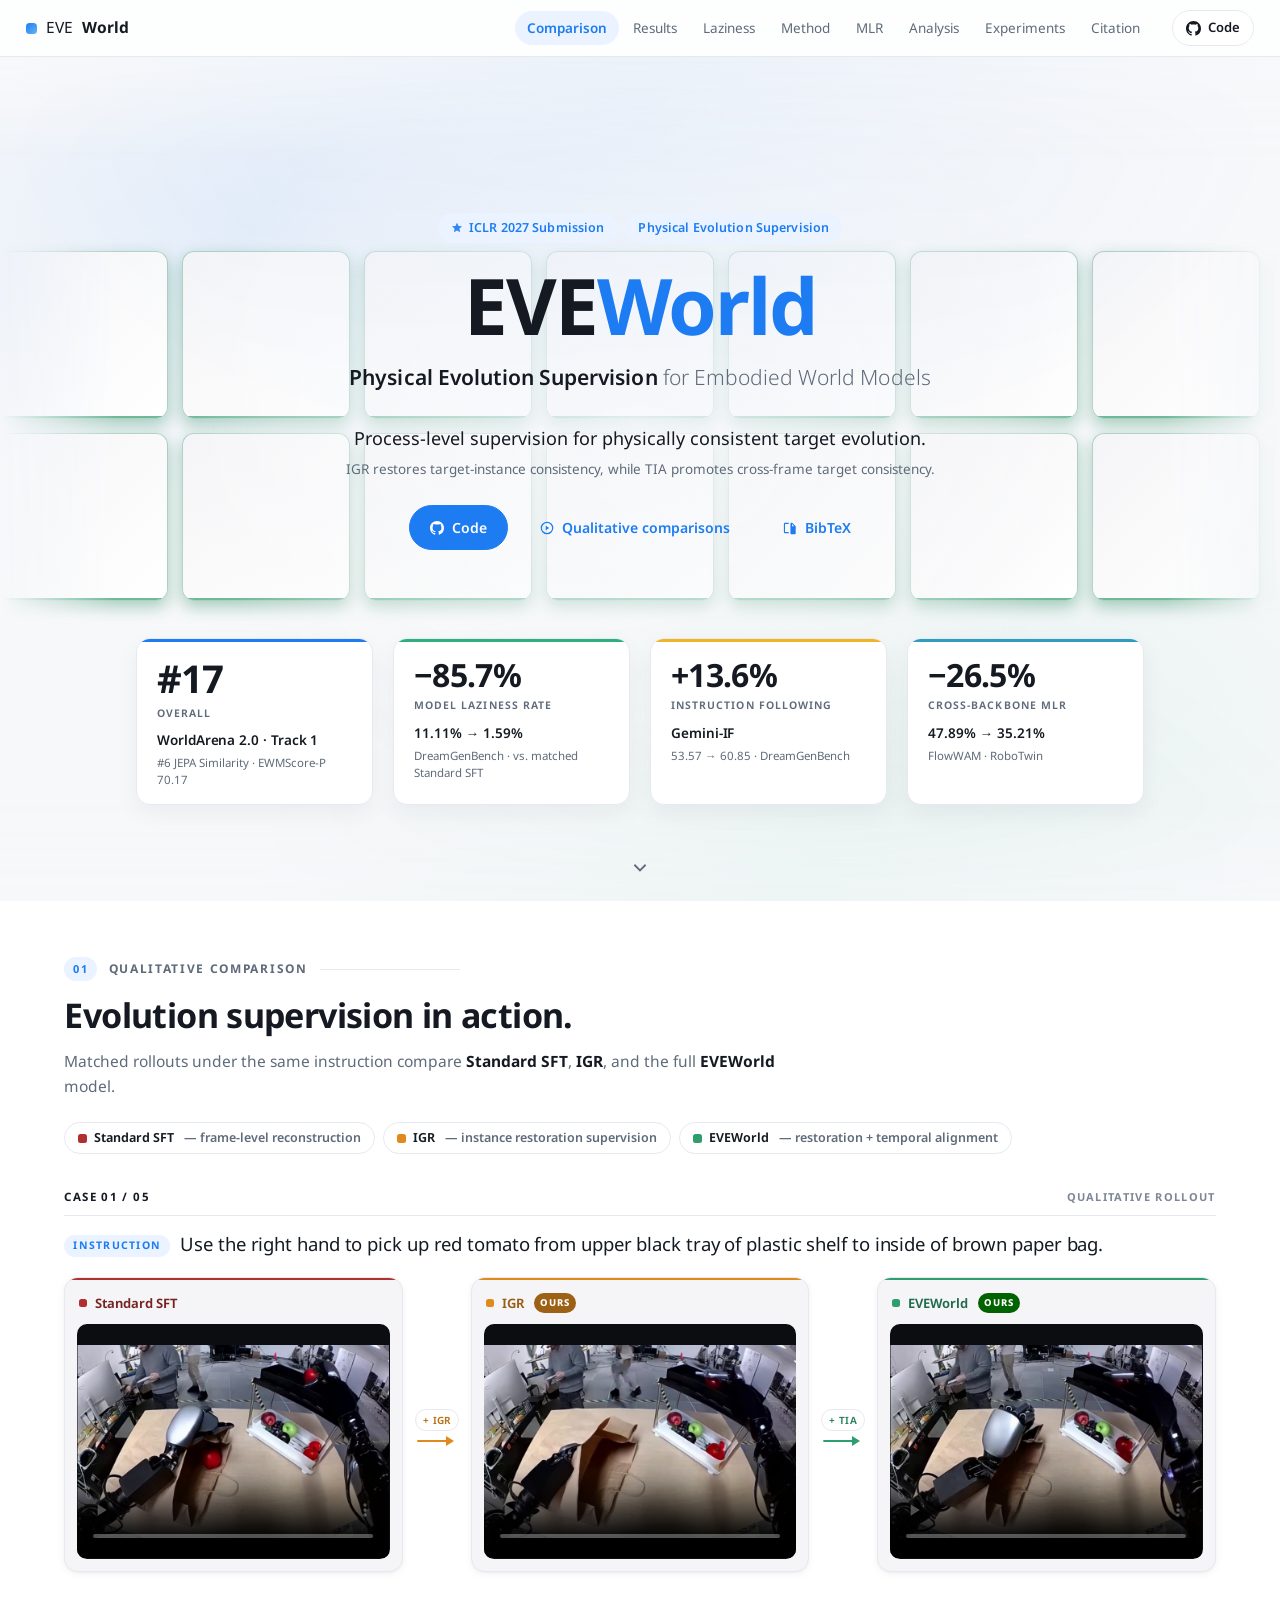
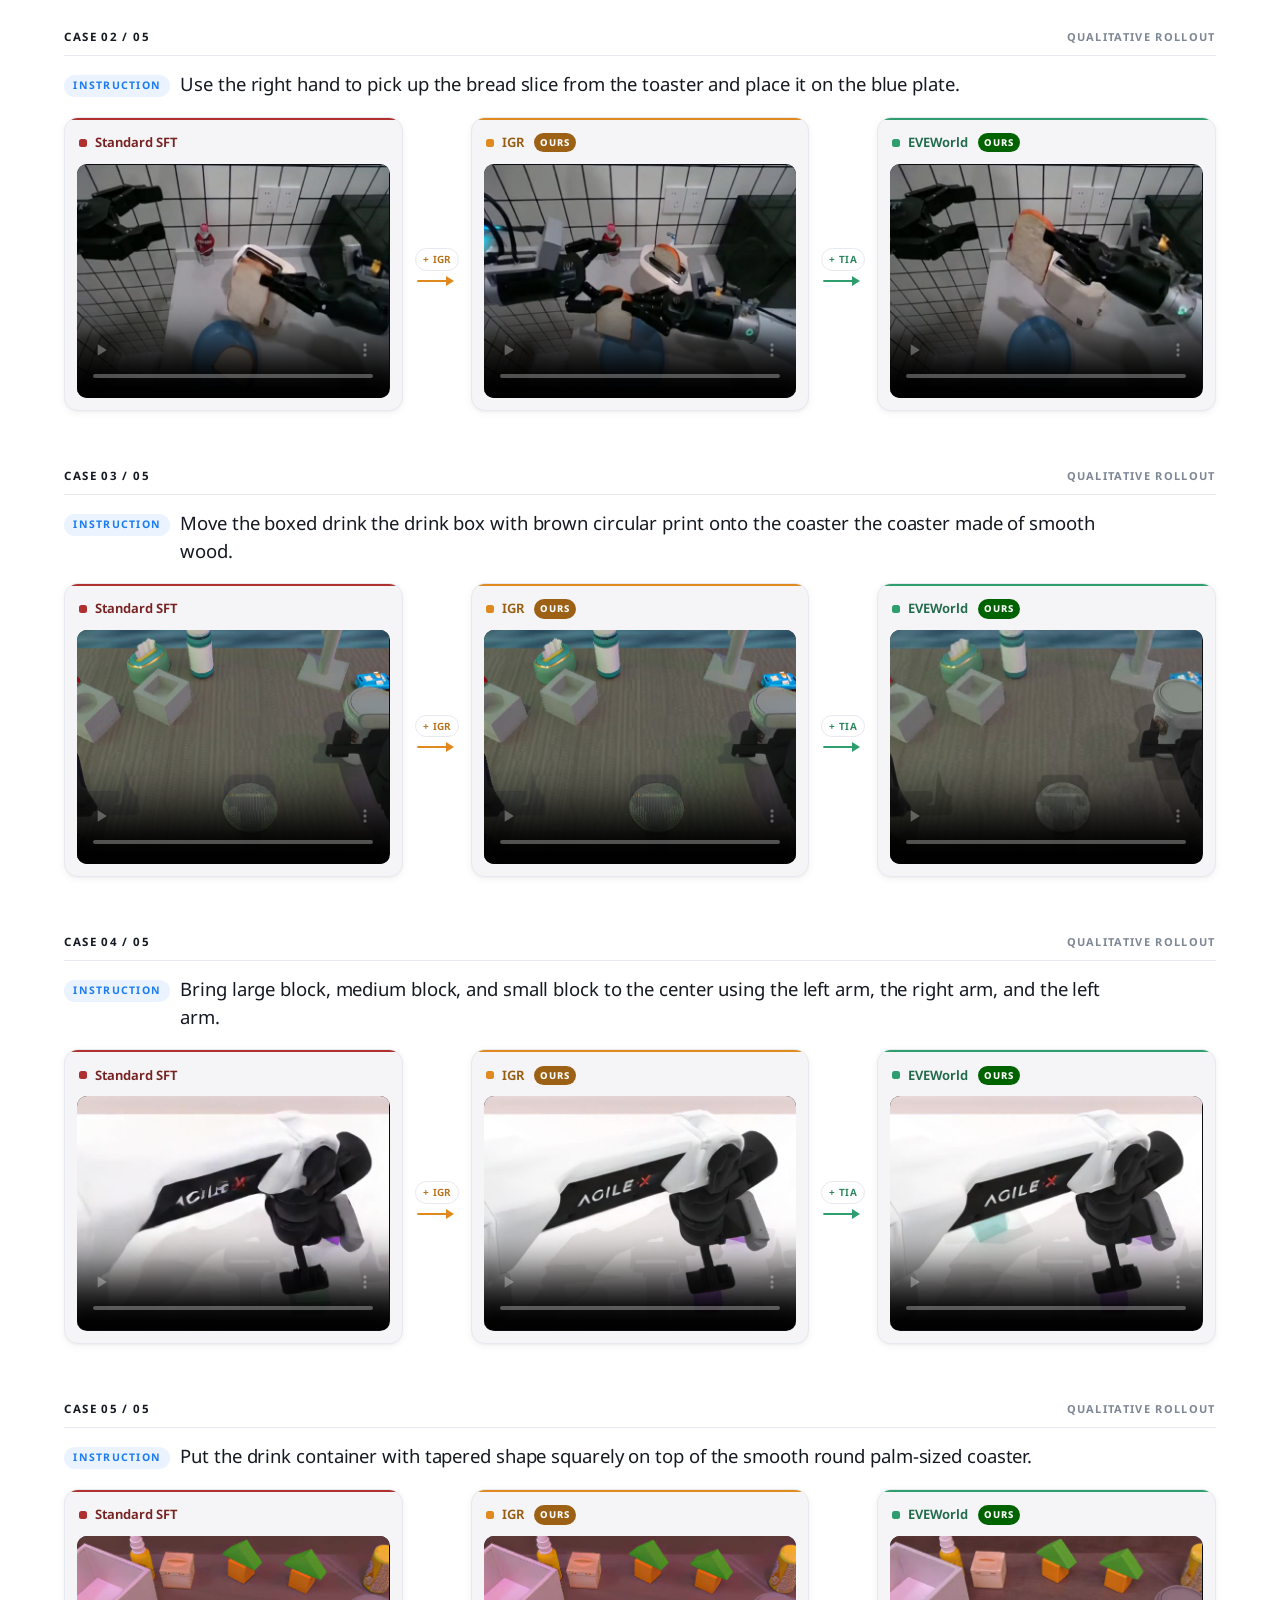
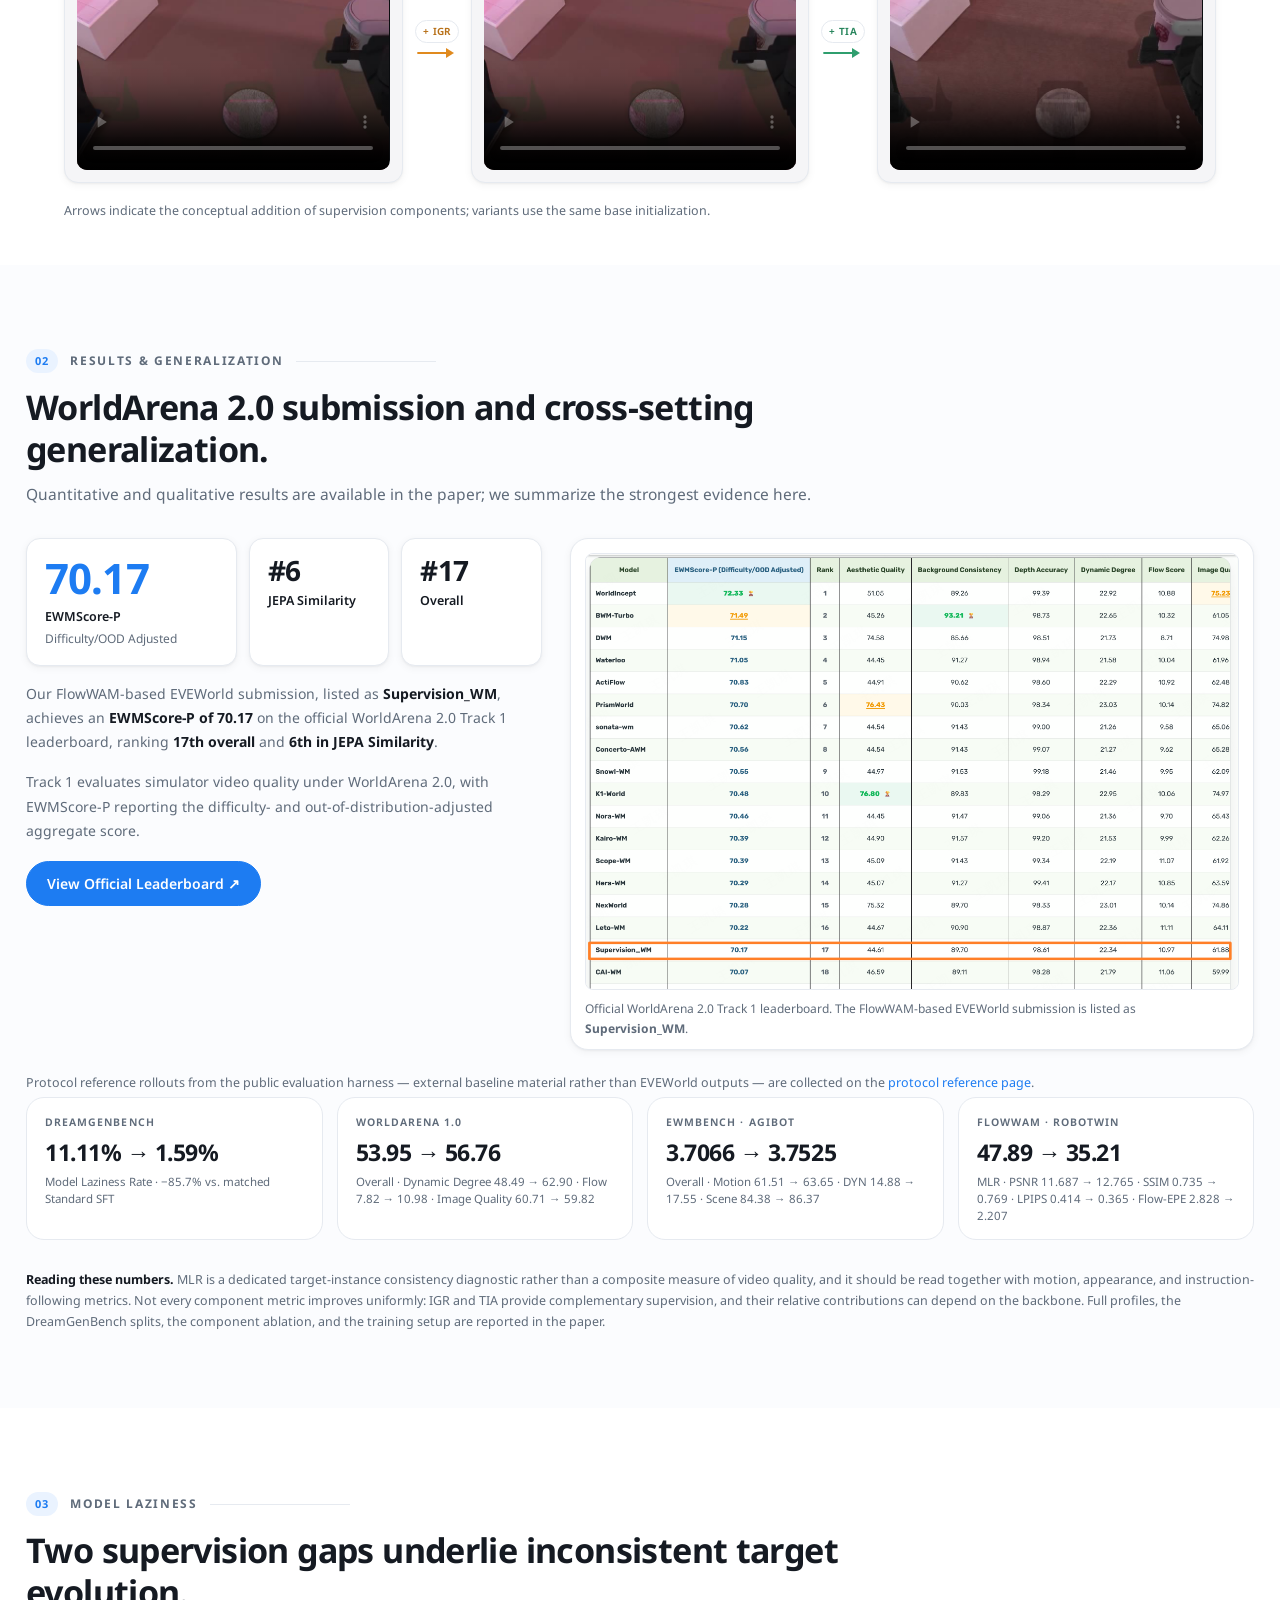
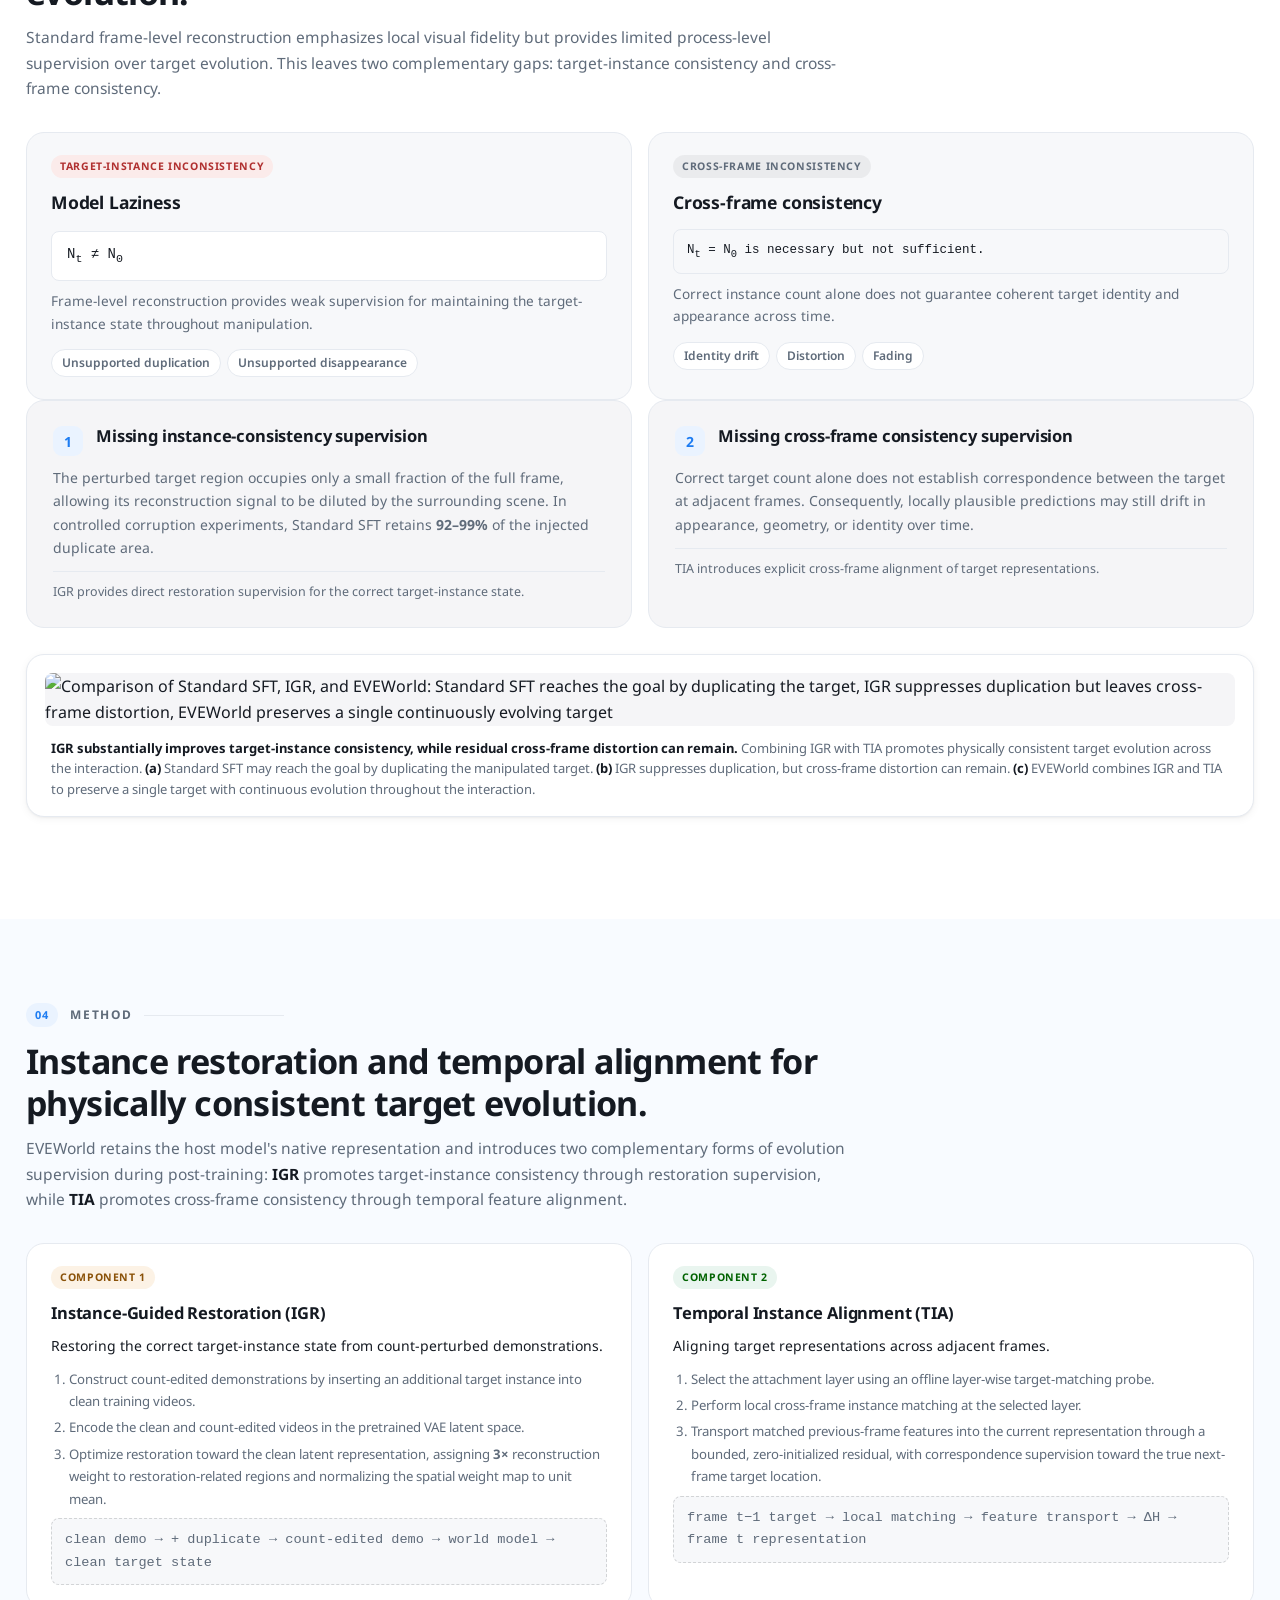
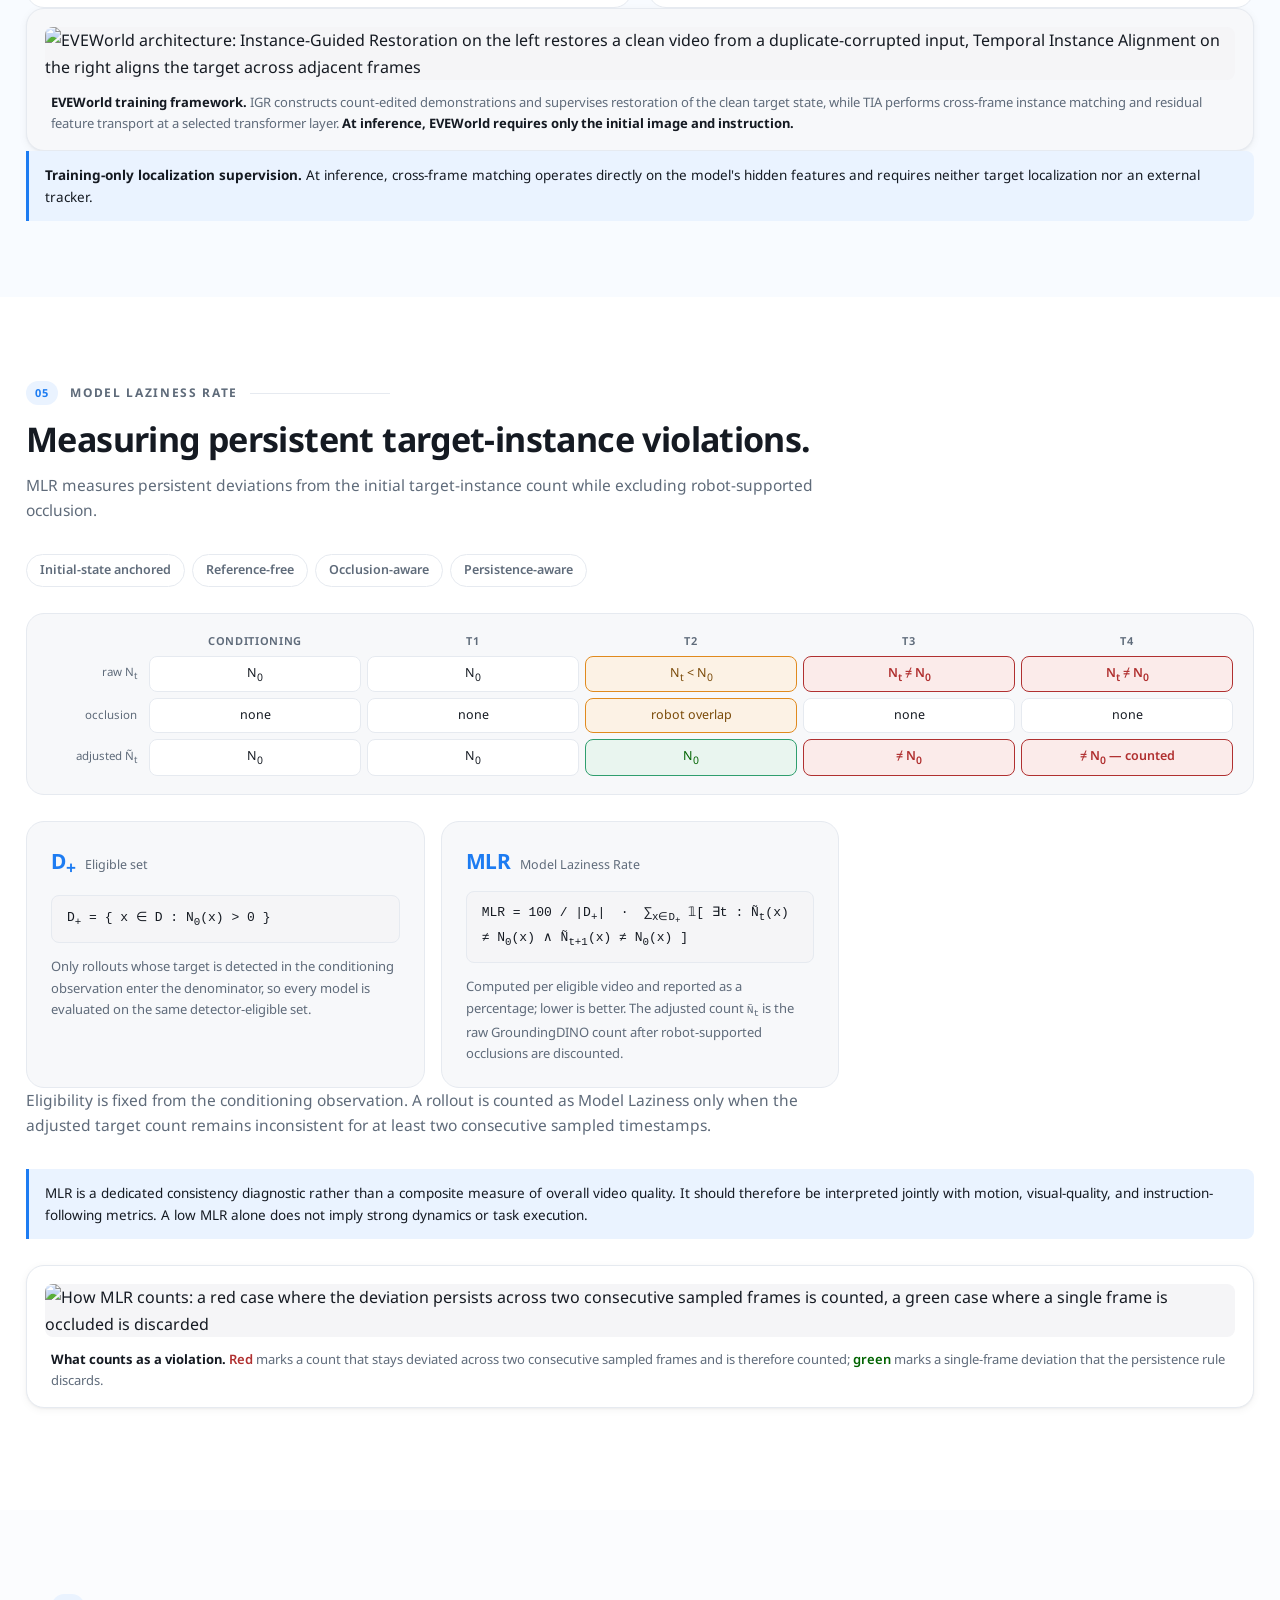
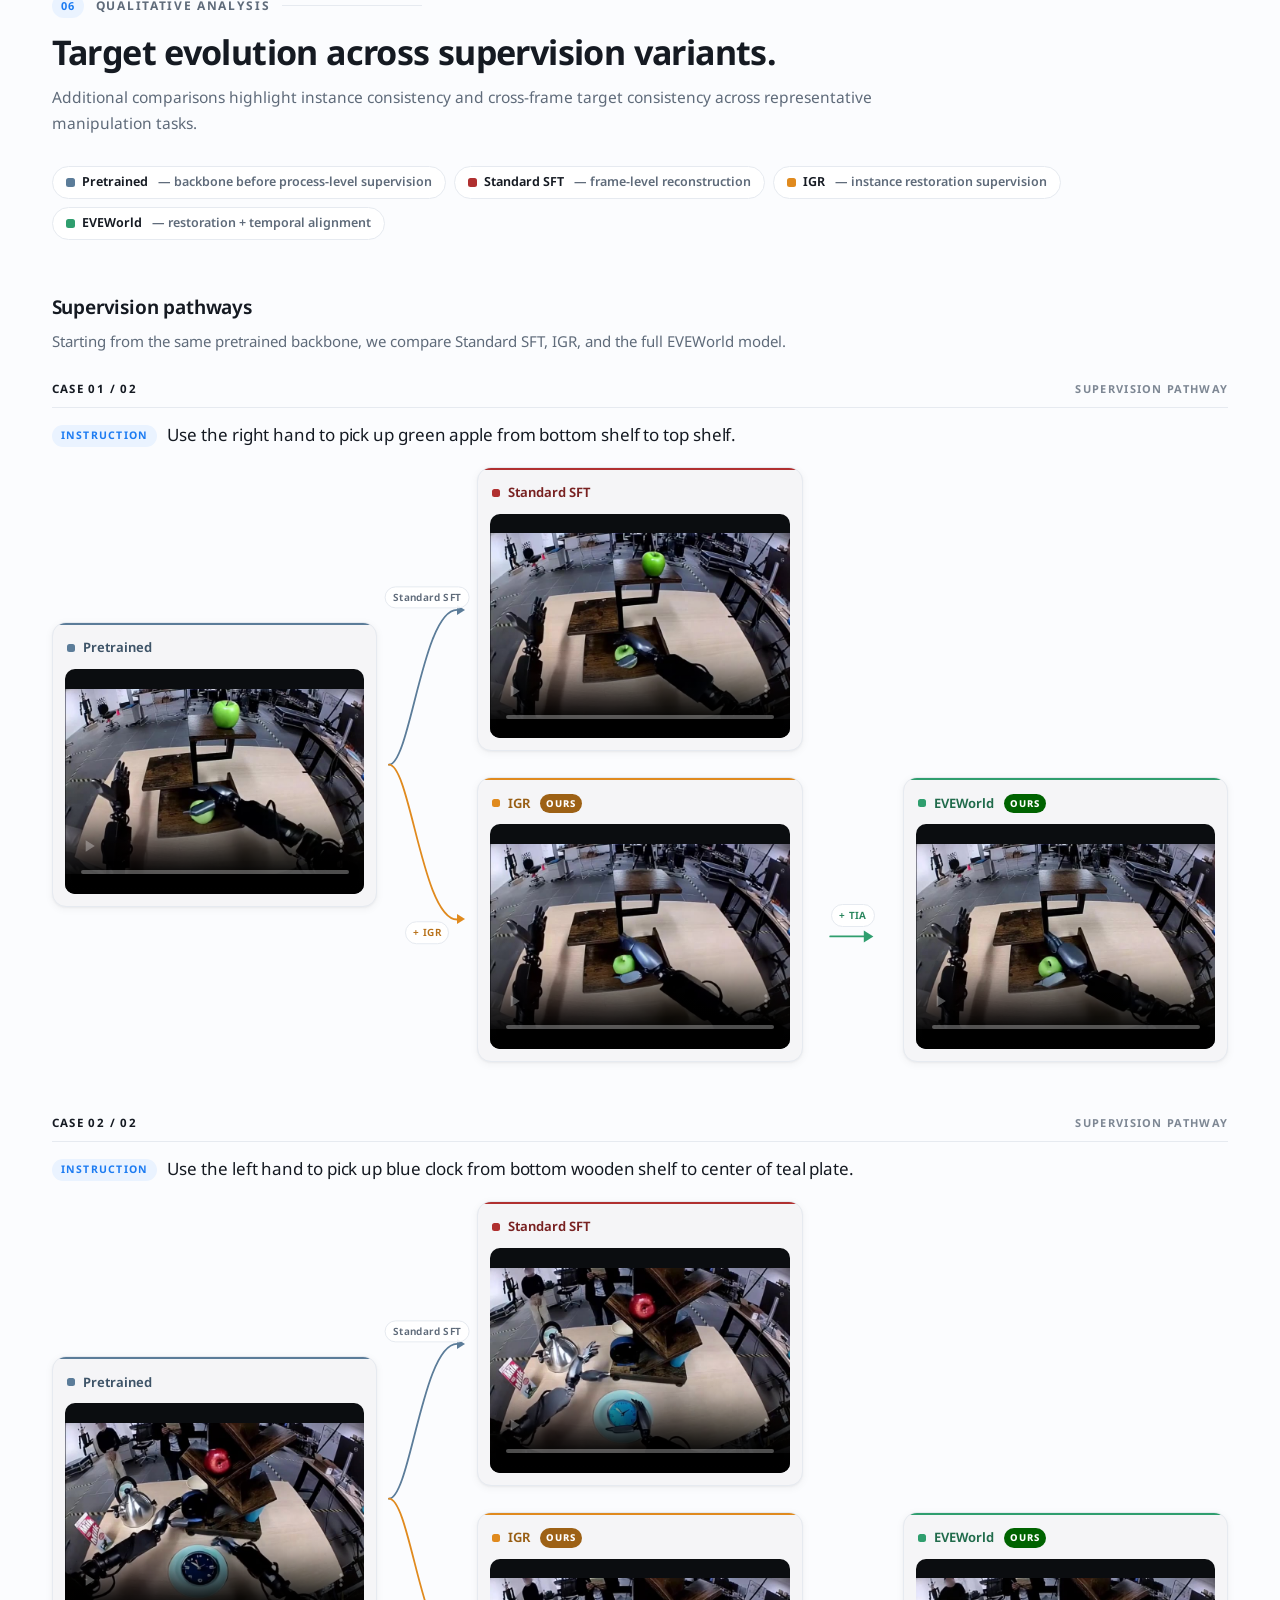
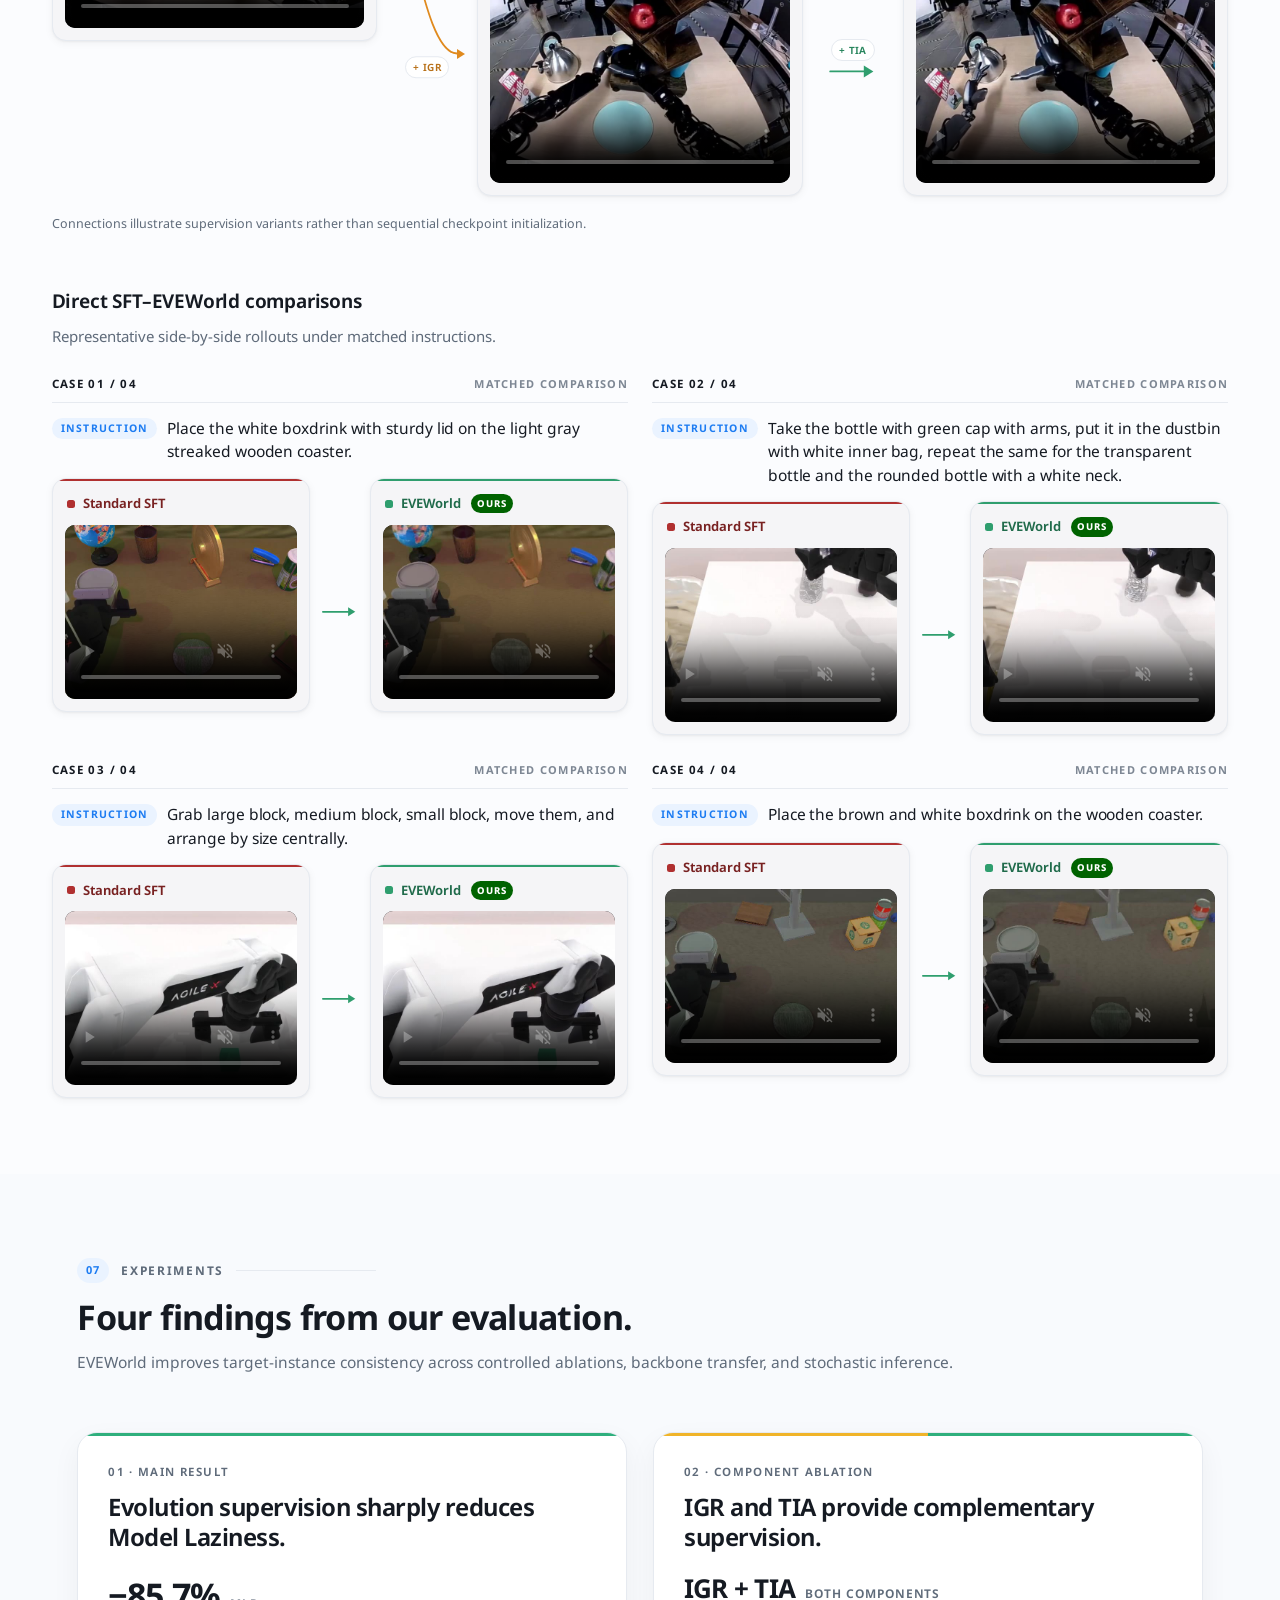
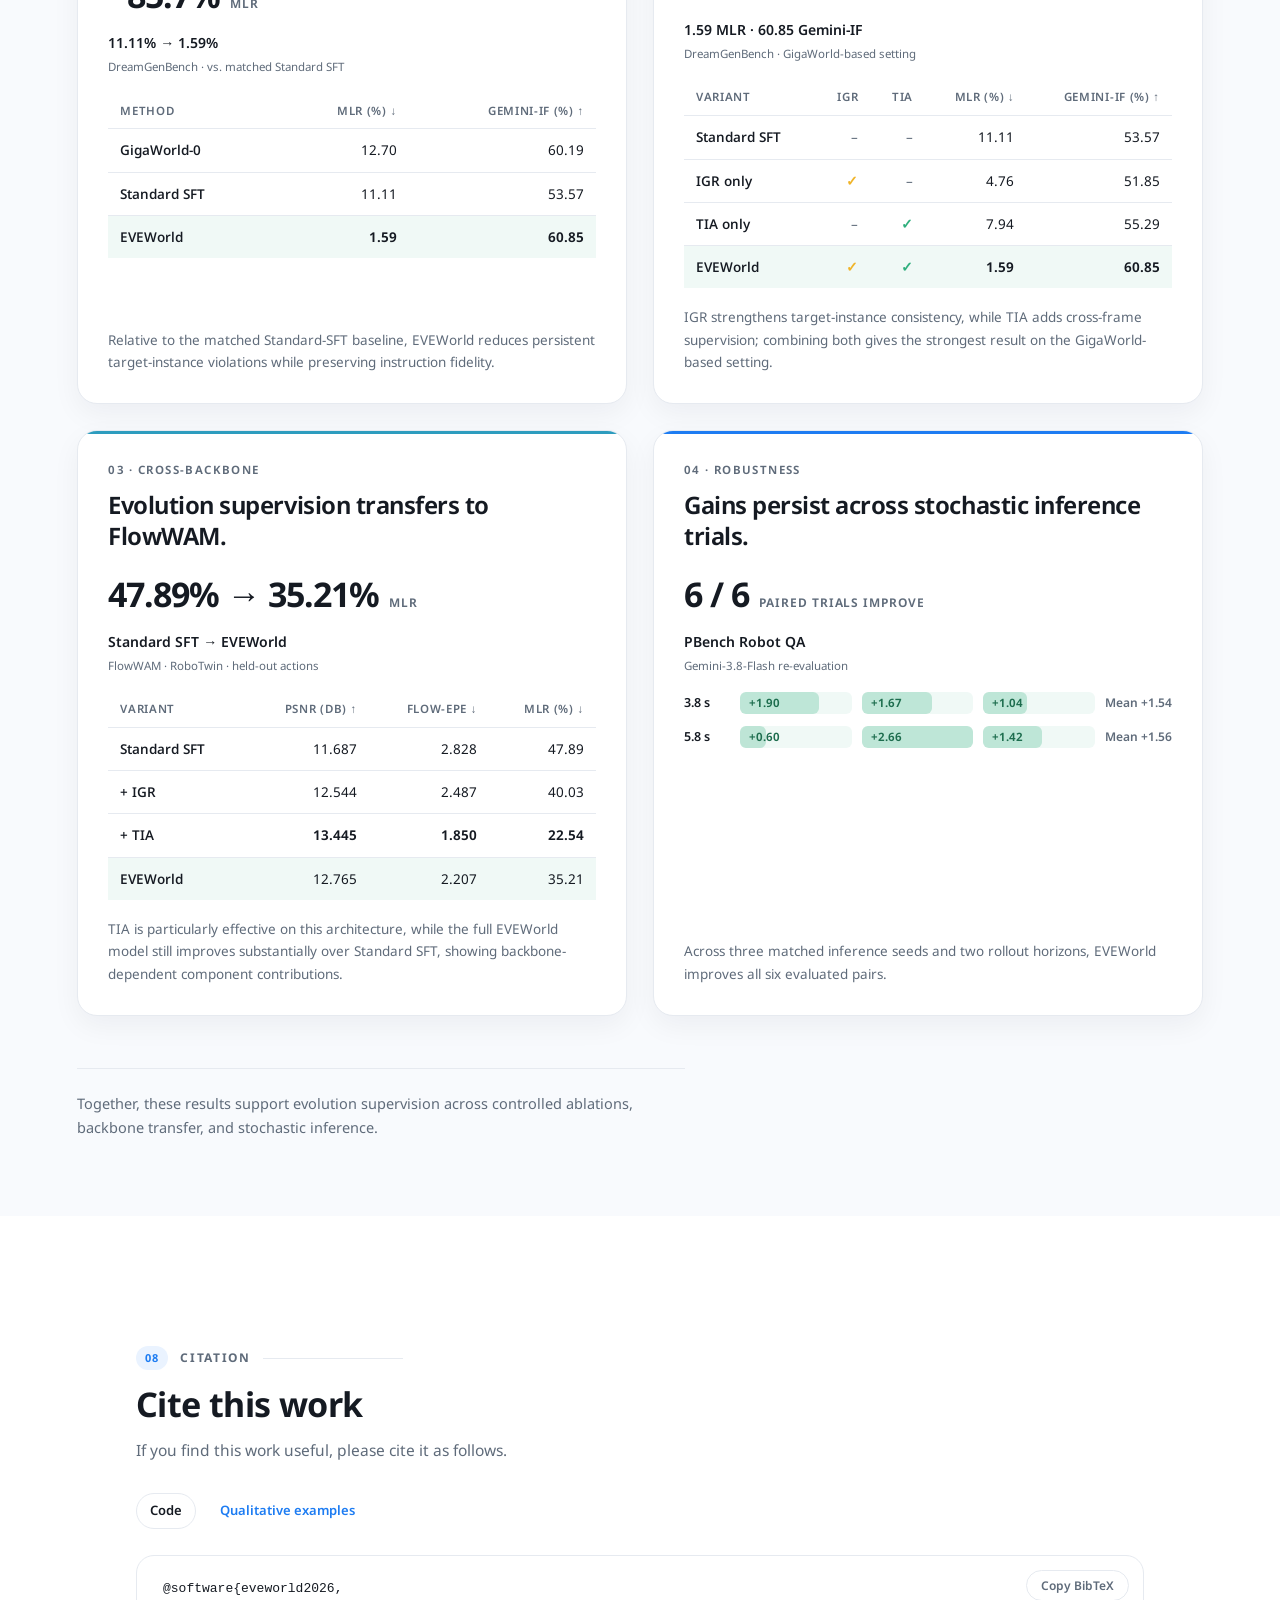
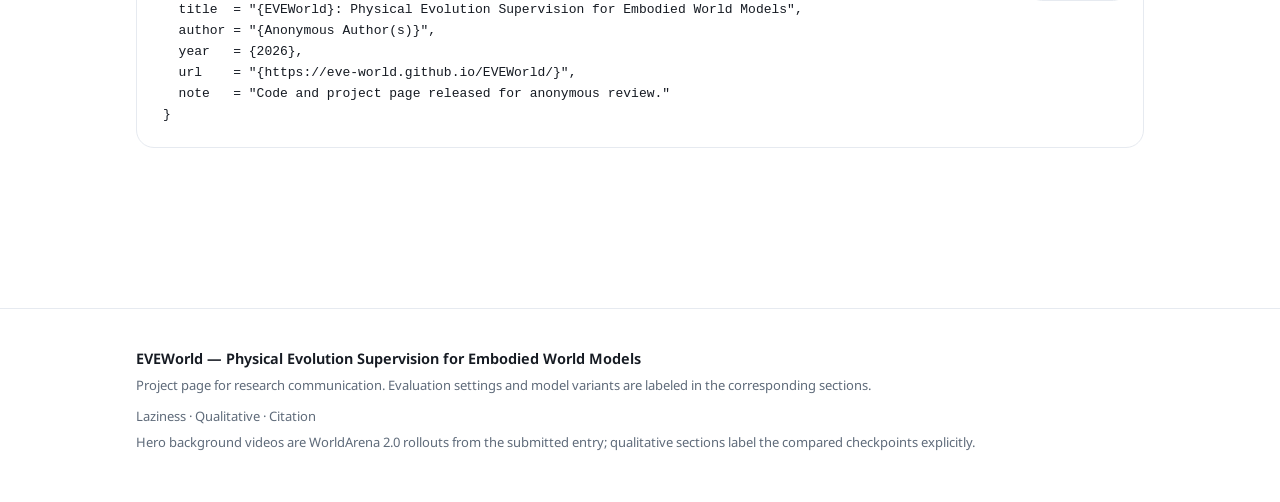
==== commit cc741c36: "docs: rebuild section 07 as a static 2x2 evidence grid and refresh the site-wide palette" ====
--- a/index.html
+++ b/index.html
@@ -12,7 +12,7 @@
        unreachable get the system font stack instantly instead of a white page. -->
   <link href="https://fonts.googleapis.com/css2?family=Noto+Sans:ital,wght@0,300;0,400;0,500;0,600;0,700;1,400&display=swap" rel="stylesheet" media="print" onload="this.media='all'">
   <noscript><link href="https://fonts.googleapis.com/css2?family=Noto+Sans:ital,wght@0,300;0,400;0,500;0,600;0,700;1,400&display=swap" rel="stylesheet"></noscript>
-  <link rel="stylesheet" href="css/style.css?v=12">
+  <link rel="stylesheet" href="css/style.css?v=13">
   <link rel="icon" href="data:image/svg+xml,<svg xmlns='http://www.w3.org/2000/svg' viewBox='0 0 16 16'><rect width='16' height='16' rx='4' fill='%230071e3'/><path d='M6.5 4.5l5.5 3.5-5.5 3.5z' fill='white'/></svg>">
   <link rel="canonical" href="https://eve-world.github.io/EVEWorld/">
   <meta property="og:type" content="website">
@@ -648,189 +648,118 @@
   <div class="lp-inner fx-wrap">
     <div class="eyebrow"><span class="e-no">07</span><span class="e-label">Experiments</span><span class="e-rule"></span></div>
     <h2 class="band-title">Four findings from our evaluation.</h2>
-    <p class="band-lede">EVEWorld improves target-instance consistency while preserving task fidelity, with consistent gains across supervision variants, model backbones, and stochastic inference trials.</p>
-
-    <div class="fx reveal" data-fx>
-      <div class="fx-bar">
-        <div class="fx-tabs" role="tablist" aria-label="Experiment findings">
-          <button class="fx-tab is-active" type="button" role="tab" id="fx-tab-1" aria-controls="fx-panel-1" aria-selected="true" data-fx-tab><span class="fx-tab-no">01</span><span class="fx-tab-label">Main</span></button>
-          <button class="fx-tab" type="button" role="tab" id="fx-tab-2" aria-controls="fx-panel-2" aria-selected="false" tabindex="-1" data-fx-tab><span class="fx-tab-no">02</span><span class="fx-tab-label">Ablation</span></button>
-          <button class="fx-tab" type="button" role="tab" id="fx-tab-3" aria-controls="fx-panel-3" aria-selected="false" tabindex="-1" data-fx-tab><span class="fx-tab-no">03</span><span class="fx-tab-label">Cross-backbone</span></button>
-          <button class="fx-tab" type="button" role="tab" id="fx-tab-4" aria-controls="fx-panel-4" aria-selected="false" tabindex="-1" data-fx-tab><span class="fx-tab-no">04</span><span class="fx-tab-label">Robustness</span></button>
-        </div>
-        <div class="fx-nav">
-          <button class="fx-arrow" type="button" data-fx-prev aria-label="Previous finding">&#8249;</button>
-          <span class="fx-count"><b data-fx-now>1</b> / 4</span>
-          <button class="fx-arrow" type="button" data-fx-next aria-label="Next finding">&#8250;</button>
-        </div>
-      </div>
-
-      <div class="fx-panels">
-
-        <article class="fx-panel is-active" id="fx-panel-1" role="tabpanel" aria-labelledby="fx-tab-1" data-fx-panel>
-          <div class="fx-head">
-            <p class="fx-label">Finding 01 &middot; Main result</p>
-            <h3 class="fx-h">Evolution supervision sharply reduces Model Laziness.</h3>
-          </div>
-          <div class="fx-split">
-            <div class="fx-visual">
-              <p class="fx-tcap">DreamGenBench &middot; MLR is computed on a shared set of 63 eligible items across all models.</p>
-              <div class="fx-tablecard">
-                <table class="fx-table">
-                  <thead>
-                    <tr>
-                      <th scope="col">Method</th>
-                      <th scope="col" class="fx-num">MLR (%) &darr;</th>
-                      <th scope="col" class="fx-num">Qwen-IF (%) &uarr;</th>
-                      <th scope="col" class="fx-num">Gemini-IF (%) &uarr;</th>
-                    </tr>
-                  </thead>
-                  <tbody>
-                    <tr><th scope="row">GigaWorld-0</th><td class="fx-num">12.70</td><td class="fx-num">79.37</td><td class="fx-num">60.19</td></tr>
-                    <tr><th scope="row">Standard SFT</th><td class="fx-num">11.11</td><td class="fx-num">73.81</td><td class="fx-num">53.57</td></tr>
-                    <tr class="fx-row-eve"><th scope="row">EVEWorld</th><td class="fx-num fx-best">1.59</td><td class="fx-num fx-best">80.16</td><td class="fx-num fx-best">60.85</td></tr>
-                  </tbody>
-                </table>
-              </div>
-            </div>
-            <div class="fx-copy">
-              <p class="fx-key"><b>11.11% &rarr; 1.59%</b><span>&minus;85.7% MLR vs. matched Standard SFT</span></p>
-              <p class="fx-ftext">EVEWorld reduces persistent target-instance violations from 11.11% to 1.59% relative to the matched Standard-SFT baseline, while also improving instruction-following performance.</p>
-            </div>
-          </div>
-        </article>
-
-        <article class="fx-panel" id="fx-panel-2" role="tabpanel" aria-labelledby="fx-tab-2" data-fx-panel hidden>
-          <div class="fx-head">
-            <p class="fx-label">Finding 02 &middot; Component ablation</p>
-            <h3 class="fx-h">IGR and TIA provide complementary supervision.</h3>
-          </div>
-          <div class="fx-split">
-            <div class="fx-visual">
-              <p class="fx-tcap">Component ablation on DreamGenBench &middot; identical initialization, training data, and optimization budget.</p>
-              <div class="fx-tablecard">
-                <table class="fx-table">
-                  <thead>
-                    <tr>
-                      <th scope="col">Variant</th>
-                      <th scope="col" class="fx-num">IGR</th>
-                      <th scope="col" class="fx-num">TIA</th>
-                      <th scope="col" class="fx-num">Gemini-IF (%) &uarr;</th>
-                      <th scope="col" class="fx-num">MLR (%) &darr;</th>
-                    </tr>
-                  </thead>
-                  <tbody>
-                    <tr><th scope="row">Standard SFT</th><td class="fx-num fx-off">&ndash;</td><td class="fx-num fx-off">&ndash;</td><td class="fx-num">53.57</td><td class="fx-num">11.11</td></tr>
-                    <tr><th scope="row">IGR only</th><td class="fx-num fx-on-igt">&#10003;</td><td class="fx-num fx-off">&ndash;</td><td class="fx-num">51.85</td><td class="fx-num">4.76</td></tr>
-                    <tr><th scope="row">TIA only</th><td class="fx-num fx-off">&ndash;</td><td class="fx-num fx-on-eve">&#10003;</td><td class="fx-num">55.29</td><td class="fx-num">7.94</td></tr>
-                    <tr class="fx-row-eve"><th scope="row">EVEWorld</th><td class="fx-num fx-on-igt">&#10003;</td><td class="fx-num fx-on-eve">&#10003;</td><td class="fx-num fx-best">60.85</td><td class="fx-num fx-best">1.59</td></tr>
-                  </tbody>
-                </table>
-              </div>
-            </div>
-            <div class="fx-copy">
-              <p class="fx-key"><b>1.59% MLR</b><span>IGR + TIA combined &middot; 60.85 Gemini-IF overall</span></p>
-              <p class="fx-ftext">IGR directly improves target-instance consistency, while TIA contributes cross-frame supervision. Combining both yields the lowest MLR and the highest overall Gemini-IF on the GigaWorld-based setting.</p>
-            </div>
-          </div>
-        </article>
-
-        <article class="fx-panel" id="fx-panel-3" role="tabpanel" aria-labelledby="fx-tab-3" data-fx-panel hidden>
-          <div class="fx-head">
-            <p class="fx-label">Finding 03 &middot; Cross-backbone</p>
-            <h3 class="fx-h">The gains transfer to FlowWAM.</h3>
-          </div>
-          <div class="fx-split">
-            <div class="fx-visual">
-              <p class="fx-tcap">Cross-backbone evaluation on RoboTwin &middot; held-out actions.</p>
-              <div class="fx-tablecard">
-                <table class="fx-table">
-                  <thead>
-                    <tr>
-                      <th scope="col">Variant</th>
-                      <th scope="col" class="fx-num">PSNR (dB) &uarr;</th>
-                      <th scope="col" class="fx-num">LPIPS &darr;</th>
-                      <th scope="col" class="fx-num">Flow-EPE &darr;</th>
-                      <th scope="col" class="fx-num">MLR (%) &darr;</th>
-                    </tr>
-                  </thead>
-                  <tbody>
-                    <tr><th scope="row">Standard SFT</th><td class="fx-num">11.687</td><td class="fx-num">0.414</td><td class="fx-num">2.828</td><td class="fx-num">47.89</td></tr>
-                    <tr><th scope="row">+ IGR</th><td class="fx-num">12.544</td><td class="fx-num">0.380</td><td class="fx-num">2.487</td><td class="fx-num">40.03</td></tr>
-                    <tr><th scope="row">+ TIA</th><td class="fx-num fx-best">13.445</td><td class="fx-num fx-best">0.333</td><td class="fx-num fx-best">1.850</td><td class="fx-num fx-best">22.54</td></tr>
-                    <tr class="fx-row-eve"><th scope="row">EVEWorld</th><td class="fx-num">12.765</td><td class="fx-num">0.365</td><td class="fx-num">2.207</td><td class="fx-num">35.21</td></tr>
-                  </tbody>
-                </table>
-              </div>
-              <p class="fx-note"><span class="fx-chip">Best on this backbone</span>+ TIA is the strongest single-component variant on this backbone; EVEWorld is the combined model.</p>
-            </div>
-            <div class="fx-copy">
-              <p class="fx-key"><b>47.89% &rarr; 35.21%</b><span>MLR on RoboTwin &middot; full EVEWorld vs. Standard SFT</span></p>
-              <p class="fx-ftext">Evolution supervision also improves the FlowWAM backbone on held-out RoboTwin actions. TIA is particularly effective on this architecture, while the full EVEWorld model remains clearly stronger than Standard SFT, showing that component contributions are backbone-dependent.</p>
-            </div>
-          </div>
-        </article>
-
-        <article class="fx-panel" id="fx-panel-4" role="tabpanel" aria-labelledby="fx-tab-4" data-fx-panel hidden>
-          <div class="fx-head">
-            <p class="fx-label">Finding 04 &middot; Robustness</p>
-            <h3 class="fx-h">Gains persist across stochastic inference trials.</h3>
-          </div>
-          <div class="fx-split">
-            <div class="fx-visual">
-              <p class="fx-tcap">PBench Robot QA &middot; Gemini-3.8-Flash re-evaluation &middot; paired SFT<sub>250</sub>&ndash;EVEWorld rollouts.</p>
-              <p class="fx-stat"><b>6 / 6</b><span>paired trials improve</span></p>
-              <div class="fx-tablecard">
-                <table class="fx-table">
-                  <thead>
-                    <tr>
-                      <th scope="col">Horizon</th>
-                      <th scope="col" class="fx-num">Trial 1</th>
-                      <th scope="col" class="fx-num">Trial 2</th>
-                      <th scope="col" class="fx-num">Trial 3</th>
-                      <th scope="col" class="fx-num">Mean &Delta;</th>
-                    </tr>
-                  </thead>
-                  <tbody>
-                    <tr><th scope="row">3.8 s</th><td class="fx-num fx-best">+1.90</td><td class="fx-num fx-best">+1.67</td><td class="fx-num fx-best">+1.04</td><td class="fx-num fx-best">+1.54</td></tr>
-                    <tr><th scope="row">5.8 s</th><td class="fx-num fx-best">+0.60</td><td class="fx-num fx-best">+2.66</td><td class="fx-num fx-best">+1.42</td><td class="fx-num fx-best">+1.56</td></tr>
-                  </tbody>
-                </table>
-              </div>
-              <details class="acc-item fx-details">
-                <summary>Raw paired scores</summary>
-                <p>Each SFT<sub>250</sub>&ndash;EVEWorld pair uses the same inference seed.</p>
-                <div class="fx-tablecard">
-                  <table class="fx-table fx-table-sm">
-                    <thead>
-                      <tr>
-                        <th scope="col">Horizon</th>
-                        <th scope="col" class="fx-num">Pair 1</th>
-                        <th scope="col" class="fx-num">Pair 2</th>
-                        <th scope="col" class="fx-num">Pair 3</th>
-                      </tr>
-                    </thead>
-                    <tbody>
-                      <tr><th scope="row">3.8 s &middot; SFT</th><td class="fx-num">57.37</td><td class="fx-num">53.40</td><td class="fx-num">59.57</td></tr>
-                      <tr><th scope="row">3.8 s &middot; EVEWorld</th><td class="fx-num">59.27</td><td class="fx-num">55.07</td><td class="fx-num">60.61</td></tr>
-                      <tr><th scope="row">5.8 s &middot; SFT</th><td class="fx-num">59.42</td><td class="fx-num">60.36</td><td class="fx-num">60.79</td></tr>
-                      <tr><th scope="row">5.8 s &middot; EVEWorld</th><td class="fx-num">60.02</td><td class="fx-num">63.02</td><td class="fx-num">62.21</td></tr>
-                    </tbody>
-                  </table>
-                </div>
-              </details>
-            </div>
-            <div class="fx-copy">
-              <p class="fx-key"><b>+1.54 / +1.56</b><span>mean paired gain at 3.8 s and 5.8 s</span></p>
-              <p class="fx-ftext">Across three matched inference seeds and two rollout horizons, EVEWorld improves all six paired evaluations, with mean gains of +1.54 and +1.56 at 3.8 s and 5.8 s, respectively.</p>
-              <p class="fx-foot">Gains are reported across the evaluated trials only.</p>
-            </div>
-          </div>
-        </article>
-
-      </div>
-      <p class="fx-take">Together, these results support evolution supervision across controlled ablations, backbone transfer, and stochastic inference.</p>
-    </div>
+    <p class="band-lede">EVEWorld improves target-instance consistency across controlled ablations, backbone transfer, and stochastic inference.</p>
+
+    <div class="fx-grid reveal">
+
+      <article class="fx-card fx-card-1">
+        <p class="fx-cat">01 &middot; Main result</p>
+        <h3 class="fx-h">Evolution supervision sharply reduces Model Laziness.</h3>
+        <p class="fx-main"><b>&minus;85.7%</b><span class="fx-mk">MLR</span></p>
+        <p class="fx-sub">11.11% &rarr; 1.59%</p>
+        <p class="fx-src">DreamGenBench &middot; vs. matched Standard SFT</p>
+        <div class="fx-tablecard">
+          <table class="fx-table">
+            <thead>
+              <tr>
+                <th scope="col">Method</th>
+                <th scope="col" class="fx-num">MLR (%) &darr;</th>
+                <th scope="col" class="fx-num">Gemini-IF (%) &uarr;</th>
+              </tr>
+            </thead>
+            <tbody>
+              <tr><th scope="row">GigaWorld-0</th><td class="fx-num">12.70</td><td class="fx-num">60.19</td></tr>
+              <tr><th scope="row">Standard SFT</th><td class="fx-num">11.11</td><td class="fx-num">53.57</td></tr>
+              <tr class="fx-row-eve"><th scope="row">EVEWorld</th><td class="fx-num fx-best">1.59</td><td class="fx-num fx-best">60.85</td></tr>
+            </tbody>
+          </table>
+        </div>
+        <p class="fx-take">Relative to the matched Standard-SFT baseline, EVEWorld reduces persistent target-instance violations while preserving instruction fidelity.</p>
+      </article>
+
+      <article class="fx-card fx-card-2">
+        <p class="fx-cat">02 &middot; Component ablation</p>
+        <h3 class="fx-h">IGR and TIA provide complementary supervision.</h3>
+        <p class="fx-main"><b>IGR + TIA</b><span class="fx-mk">both components</span></p>
+        <p class="fx-sub">1.59 MLR &middot; 60.85 Gemini-IF</p>
+        <p class="fx-src">DreamGenBench &middot; GigaWorld-based setting</p>
+        <div class="fx-tablecard">
+          <table class="fx-table">
+            <thead>
+              <tr>
+                <th scope="col">Variant</th>
+                <th scope="col" class="fx-num">IGR</th>
+                <th scope="col" class="fx-num">TIA</th>
+                <th scope="col" class="fx-num">MLR (%) &darr;</th>
+                <th scope="col" class="fx-num">Gemini-IF (%) &uarr;</th>
+              </tr>
+            </thead>
+            <tbody>
+              <tr><th scope="row">Standard SFT</th><td class="fx-num fx-off">&ndash;</td><td class="fx-num fx-off">&ndash;</td><td class="fx-num">11.11</td><td class="fx-num">53.57</td></tr>
+              <tr><th scope="row">IGR only</th><td class="fx-num fx-chip-igt">&#10003;</td><td class="fx-num fx-off">&ndash;</td><td class="fx-num">4.76</td><td class="fx-num">51.85</td></tr>
+              <tr><th scope="row">TIA only</th><td class="fx-num fx-off">&ndash;</td><td class="fx-num fx-chip-eve">&#10003;</td><td class="fx-num">7.94</td><td class="fx-num">55.29</td></tr>
+              <tr class="fx-row-eve"><th scope="row">EVEWorld</th><td class="fx-num fx-chip-igt">&#10003;</td><td class="fx-num fx-chip-eve">&#10003;</td><td class="fx-num fx-best">1.59</td><td class="fx-num fx-best">60.85</td></tr>
+            </tbody>
+          </table>
+        </div>
+        <p class="fx-take">IGR strengthens target-instance consistency, while TIA adds cross-frame supervision; combining both gives the strongest result on the GigaWorld-based setting.</p>
+      </article>
+
+      <article class="fx-card fx-card-3">
+        <p class="fx-cat">03 &middot; Cross-backbone</p>
+        <h3 class="fx-h">Evolution supervision transfers to FlowWAM.</h3>
+        <p class="fx-main"><b>47.89% &rarr; 35.21%</b><span class="fx-mk">MLR</span></p>
+        <p class="fx-sub">Standard SFT &rarr; EVEWorld</p>
+        <p class="fx-src">FlowWAM &middot; RoboTwin &middot; held-out actions</p>
+        <div class="fx-tablecard">
+          <table class="fx-table">
+            <thead>
+              <tr>
+                <th scope="col">Variant</th>
+                <th scope="col" class="fx-num">PSNR (dB) &uarr;</th>
+                <th scope="col" class="fx-num">Flow-EPE &darr;</th>
+                <th scope="col" class="fx-num">MLR (%) &darr;</th>
+              </tr>
+            </thead>
+            <tbody>
+              <tr><th scope="row">Standard SFT</th><td class="fx-num">11.687</td><td class="fx-num">2.828</td><td class="fx-num">47.89</td></tr>
+              <tr><th scope="row">+ IGR</th><td class="fx-num">12.544</td><td class="fx-num">2.487</td><td class="fx-num">40.03</td></tr>
+              <tr><th scope="row">+ TIA</th><td class="fx-num fx-best">13.445</td><td class="fx-num fx-best">1.850</td><td class="fx-num fx-best">22.54</td></tr>
+              <tr class="fx-row-eve"><th scope="row">EVEWorld</th><td class="fx-num">12.765</td><td class="fx-num">2.207</td><td class="fx-num">35.21</td></tr>
+            </tbody>
+          </table>
+        </div>
+        <p class="fx-take">TIA is particularly effective on this architecture, while the full EVEWorld model still improves substantially over Standard SFT, showing backbone-dependent component contributions.</p>
+      </article>
+
+      <article class="fx-card fx-card-4">
+        <p class="fx-cat">04 &middot; Robustness</p>
+        <h3 class="fx-h">Gains persist across stochastic inference trials.</h3>
+        <p class="fx-main"><b>6 / 6</b><span class="fx-mk">paired trials improve</span></p>
+        <p class="fx-sub">PBench Robot QA</p>
+        <p class="fx-src">Gemini-3.8-Flash re-evaluation</p>
+        <div class="fx-chart">
+          <div class="fx-chart-row">
+            <span class="fx-chart-k">3.8 s</span>
+            <span class="fx-bar"><i style="--w: 71%"></i><em>+1.90</em></span>
+            <span class="fx-bar"><i style="--w: 63%"></i><em>+1.67</em></span>
+            <span class="fx-bar"><i style="--w: 39%"></i><em>+1.04</em></span>
+            <span class="fx-chart-m">Mean +1.54</span>
+          </div>
+          <div class="fx-chart-row">
+            <span class="fx-chart-k">5.8 s</span>
+            <span class="fx-bar"><i style="--w: 23%"></i><em>+0.60</em></span>
+            <span class="fx-bar"><i style="--w: 100%"></i><em>+2.66</em></span>
+            <span class="fx-bar"><i style="--w: 53%"></i><em>+1.42</em></span>
+            <span class="fx-chart-m">Mean +1.56</span>
+          </div>
+        </div>
+        <p class="fx-take">Across three matched inference seeds and two rollout horizons, EVEWorld improves all six evaluated pairs.</p>
+      </article>
+
+    </div>
+
+    <p class="fx-summary">Together, these results support evolution supervision across controlled ablations, backbone transfer, and stochastic inference.</p>
 
   </div>
 </section>
@@ -872,6 +801,6 @@
   </div>
 </footer>
 
-<script src="js/main.js?v=12" defer></script>
+<script src="js/main.js?v=13" defer></script>
 </body>
 </html>
--- a/css/style.css
+++ b/css/style.css
@@ -14,17 +14,41 @@
 :root {
   color-scheme: light;
 
-  --bg:            #fafaf9;   /* off-white canvas */
-  --surface:       #f5f5f7;   /* system-gray band */
-  --on-bg:         #ffffff;   /* pure white cards */
-  --border:        rgba(0, 0, 0, 0.08);
-  --border-strong: rgba(0, 0, 0, 0.14);
-  --text:          #1d1d1f;
-  --text-muted:    #6e6e73;
-
-  --primary:       #0071e3;   /* Apple blue */
-  --primary-hover: #0058b3;
-  --primary-bg:    #e8f1fd;
+  /* v11 palette — one source of truth for every site colour.
+     Blue is the structural / brand accent, green marks consistency
+     gains, amber marks the IGR component, teal marks cross-backbone
+     transfer. Text and surface ramps are cool-neutral. */
+  --c-blue:       #1D7CF2;
+  --c-blue-deep:  #1259C3;
+  --c-blue-soft:  #EAF3FF;
+  --c-green:      #2FAF7D;
+  --c-green-soft: #EAF8F2;
+  --c-amber:      #F0B429;
+  --c-amber-soft: #FFF6DF;
+  --c-teal:       #2D9CBE;
+  --c-teal-soft:  #EAF7FB;
+  --c-bg:         #F7F8FA;
+  --c-bg-alt:     #FBFCFE;
+  --c-bg-cool:    #F8FBFF;
+  --c-bg-fx:      #F8FAFD;
+  --c-card:       #FFFFFF;
+  --c-text:       #151A22;
+  --c-muted:      #5F6B7A;
+  --c-border:     #E6EAF0;
+  --c-shadow:     0 8px 24px rgba(16, 24, 40, .05);
+  --c-shadow-lg:  0 10px 28px rgba(16, 24, 40, .05);
+
+  --bg:            var(--c-bg);      /* off-white canvas */
+  --surface:       #f5f5f7;          /* inset panels inside white bands */
+  --on-bg:         var(--c-card);    /* pure white cards */
+  --border:        var(--c-border);
+  --border-strong: rgba(21, 26, 34, 0.16);
+  --text:          var(--c-text);
+  --text-muted:    var(--c-muted);
+
+  --primary:       var(--c-blue);
+  --primary-hover: var(--c-blue-deep);
+  --primary-bg:    var(--c-blue-soft);
   --good:          #006300;
 
   /* Failure modes — validated 4-slot categorical (light mode).
@@ -1718,160 +1742,203 @@
   .hero-metrics { grid-template-columns: 1fr; gap: 12px; margin-top: 54px; }
 }
 
-/* ---------- v10: section 07 experiments (finding explorer) ---------- */
-
-/* This section reads a little wider than the text bands, but stays a band,
-   not a full-bleed layout. */
-.fx-wrap { max-width: min(92vw, 1380px); }
-
-.fx { margin-top: 46px; }
-
-/* bar: finding tabs on the left, pager on the right ------------------- */
-.fx-bar {
-  display: flex; flex-wrap: wrap; align-items: center; justify-content: space-between;
-  gap: 14px 18px;
-  padding-bottom: 14px; border-bottom: 1px solid var(--border);
-}
-.fx-tabs { display: flex; flex-wrap: wrap; gap: 8px; }
-
-.fx-tab {
-  position: relative;
-  display: inline-flex; align-items: center; gap: 9px;
-  padding: 9px 15px; border-radius: 999px;
-  border: 1px solid var(--border); background: var(--on-bg);
-  font: inherit; font-size: 13.5px; font-weight: 550; letter-spacing: -.005em;
-  color: var(--text-muted); cursor: pointer;
-  transition: color var(--dur-fast) var(--ease), border-color var(--dur-fast) var(--ease), background var(--dur-fast) var(--ease);
-}
-.fx-tab:hover { color: var(--text); border-color: var(--border-strong); }
-.fx-tab:focus-visible { outline: 2px solid var(--primary); outline-offset: 2px; }
-.fx-tab.is-active {
-  color: var(--text);
-  border-color: color-mix(in srgb, var(--primary) 32%, transparent);
-  background: var(--primary-bg);
-}
-.fx-tab-no { font-size: 11.5px; font-weight: 650; font-variant-numeric: tabular-nums; color: var(--text-muted); }
-.fx-tab.is-active .fx-tab-no { color: var(--primary); }
-
-.fx-nav { display: flex; align-items: center; gap: 10px; }
-.fx-arrow {
-  display: inline-flex; align-items: center; justify-content: center;
-  width: 34px; height: 34px; border-radius: 50%;
-  border: 1px solid var(--border); background: var(--on-bg);
-  color: var(--text-muted); font: inherit; font-size: 17px; line-height: 1; cursor: pointer;
-  transition: color var(--dur-fast) var(--ease), border-color var(--dur-fast) var(--ease);
-}
-.fx-arrow:hover { color: var(--text); border-color: var(--border-strong); }
-.fx-arrow:focus-visible { outline: 2px solid var(--primary); outline-offset: 2px; }
-.fx-count { font-size: 12.5px; font-variant-numeric: tabular-nums; color: var(--text-muted); }
-.fx-count b { font-weight: 650; color: var(--text); }
-
-/* one finding at a time ------------------------------------------------- */
-.fx-panels { margin-top: 30px; }
-.fx-panel[hidden] { display: none; }
-.fx-panel.is-active { animation: fxIn .34s var(--ease) both; }
-@keyframes fxIn {
-  from { opacity: 0; transform: translateY(6px); }
-  to { opacity: 1; transform: none; }
-}
-@media (prefers-reduced-motion: reduce) {
-  .fx-panel.is-active { animation: none; }
-}
-
-.fx-label {
+/* ---------- v11: static evidence grid + site-wide palette pass ---------- */
+
+/* A2 — hero atmosphere. A cool off-white base with two very soft radial
+   washes (blue upper-left, green lower-right): depth without a visible
+   "blob" or any darkening of the first screen. */
+.hero-band {
+  background-color: var(--c-bg);
+  background-image:
+    radial-gradient(58% 50% at 20% 20%, rgba(29, 124, 242, .08), transparent 66%),
+    radial-gradient(54% 46% at 80% 78%, rgba(47, 175, 125, .06), transparent 66%);
+}
+
+/* The scrim keeps the montage subordinate to the copy. The top two layers
+   are new: they carry the blue/green cast through the whole first screen;
+   the middle radial still fades the montage behind the text, and the final
+   linear layer still dissolves the band's top and bottom edges. */
+.hero-scrim {
+  background:
+    radial-gradient(72% 62% at 50% 6%, rgba(29, 124, 242, .06), transparent 70%),
+    radial-gradient(64% 56% at 62% 102%, rgba(47, 175, 125, .05), transparent 70%),
+    radial-gradient(46% 58% at 50% 44%, rgba(247, 248, 250, .86), rgba(247, 248, 250, .30) 62%, transparent 78%),
+    linear-gradient(180deg, var(--c-bg) 0%, transparent 12%, transparent 88%, var(--c-bg) 100%);
+}
+
+/* Fade the reel horizontally so tiles dissolve at the edges instead of
+   being clipped mid-card. */
+.hero-reel {
+  -webkit-mask-image: linear-gradient(90deg, transparent 0, #000 9%, #000 91%, transparent 100%);
+  mask-image: linear-gradient(90deg, transparent 0, #000 9%, #000 91%, transparent 100%);
+}
+
+/* Neutralise the montage: tiles support the title, they do not compete with
+   it. Cool-grey shadows and borders, and the arm accents reduced to a thin
+   strip so no single tile shouts. */
+.reel-tile {
+  border-color: rgba(16, 24, 40, .10);
+  box-shadow: 0 6px 18px rgba(16, 24, 40, .10);
+}
+.reel-tile.lv { box-shadow: 0 6px 18px rgba(16, 24, 40, .10); }
+.reel-tile.arm-eve, .reel-tile.arm-sft {
+  border-color: color-mix(in srgb, var(--tone) 24%, rgba(16, 24, 40, .12));
+}
+.reel-tile.arm-eve::after, .reel-tile.arm-sft::after { height: 2px; opacity: .7; }
+
+/* A3 — navigation: translucent white; the hairline border stays, and a soft
+   shadow appears only once the page has scrolled (js toggles .is-scrolled). */
+.site-header { background: rgba(255, 255, 255, .78); }
+.header-nav a:hover { background: color-mix(in srgb, var(--c-blue) 7%, transparent); }
+.site-header.is-scrolled {
+  box-shadow: 0 1px 2px rgba(16, 24, 40, .04), 0 6px 20px rgba(16, 24, 40, .05);
+}
+
+/* A6 — hero result strip: one accent line per card, tidier surface. */
+.hm {
+  border: 1px solid var(--c-border);
+  box-shadow: var(--c-shadow);
+  transition: transform var(--dur-fast) var(--ease), box-shadow var(--dur-fast) var(--ease);
+}
+.hm:hover { transform: translateY(-2px); box-shadow: var(--c-shadow-lg); }
+.hm-arena::before { background: var(--c-blue); }
+.hm-mlr::before   { background: var(--c-green); }
+.hm-if::before    { background: var(--c-amber); }
+.hm-xb::before    { background: var(--c-teal); }
+
+/* A7 — section background rhythm: a subtle alternation so the page reads as
+   layered instead of one flat sheet. Id selectors outrank `.band.alt`. */
+#comparison { background: var(--c-card); }
+#results { background: var(--c-bg-alt); }
+#laziness { background: var(--c-card); }
+#method { background: var(--c-bg-cool); }
+#metric { background: var(--c-card); }
+#qualitative { background: var(--c-bg-alt); }
+#experiments { background: var(--c-bg-fx); }
+#citation { background: var(--c-card); }
+
+/* A8 — results cards round up to the shared 18px card radius. */
+.res-card { border-radius: 18px; }
+
+/* ---------- section 07 experiments: static 2x2 evidence grid ---------- */
+
+.fx-wrap { max-width: min(92vw, 1420px); }
+#experiments .band-lede { max-width: 900px; }
+
+.fx-grid {
+  display: grid; grid-template-columns: repeat(2, minmax(0, 1fr));
+  gap: 26px; margin-top: 56px;
+}
+
+.fx-card {
+  position: relative; overflow: hidden;
+  display: flex; flex-direction: column;
+  background: var(--c-card); border: 1px solid var(--c-border);
+  border-radius: 20px; box-shadow: var(--c-shadow-lg);
+  padding: 30px;
+}
+.fx-card::before {
+  content: ""; position: absolute; top: 0; left: 0; right: 0; height: 3px;
+}
+.fx-card-1::before { background: var(--c-green); }
+.fx-card-2::before { background: linear-gradient(90deg, var(--c-amber) 0 50%, var(--c-green) 50% 100%); }
+.fx-card-3::before { background: var(--c-teal); }
+.fx-card-4::before { background: var(--c-blue); }
+
+.fx-cat {
   font-size: 11.5px; font-weight: 650; letter-spacing: .12em;
   text-transform: uppercase; color: var(--text-muted);
 }
 .fx-h {
-  margin-top: 9px; font-size: clamp(20px, 2.2vw, 27px); line-height: 1.24;
-  letter-spacing: -.02em; font-weight: 650; color: var(--text); max-width: 30ch;
-}
-
-.fx-split {
-  display: grid; grid-template-columns: 57fr 43fr; gap: 34px;
-  margin-top: 26px; align-items: start;
-}
-
-/* table side ------------------------------------------------------------ */
-.fx-tcap { font-size: 12.5px; line-height: 1.55; color: var(--text-muted); max-width: 62ch; }
-.fx-tablecard { margin-top: 12px; overflow-x: auto; -webkit-overflow-scrolling: touch; }
-
+  margin-top: 10px; font-size: clamp(19px, 2vw, 24px); line-height: 1.28;
+  letter-spacing: -.02em; font-weight: 650; color: var(--text);
+}
+.fx-main { display: flex; align-items: baseline; gap: 10px; flex-wrap: wrap; margin-top: 14px; }
+.fx-main b {
+  font-size: clamp(26px, 3vw, 34px); font-weight: 700;
+  letter-spacing: -.03em; font-variant-numeric: tabular-nums; color: var(--text);
+}
+.fx-card-2 .fx-main b { font-size: clamp(20px, 2.2vw, 26px); }
+.fx-mk {
+  font-size: 12px; font-weight: 650; letter-spacing: .08em;
+  text-transform: uppercase; color: var(--text-muted);
+}
+.fx-sub { margin-top: 8px; font-size: 14px; font-weight: 600; color: var(--text); font-variant-numeric: tabular-nums; }
+.fx-src { margin-top: 4px; font-size: 11.5px; line-height: 1.5; color: var(--text-muted); }
+
+.fx-tablecard { margin-top: 16px; overflow-x: auto; -webkit-overflow-scrolling: touch; }
 .fx-table {
   width: 100%; border-collapse: collapse;
-  font-size: 14px; font-variant-numeric: tabular-nums;
-}
-.fx-table th, .fx-table td { padding: 11px 12px; text-align: left; vertical-align: baseline; }
+  font-size: 13.5px; font-variant-numeric: tabular-nums;
+}
+.fx-table th, .fx-table td { padding: 10px 12px; text-align: left; vertical-align: baseline; }
 .fx-table thead th {
-  padding-bottom: 9px; white-space: nowrap;
+  padding-bottom: 8px; white-space: nowrap;
   font-size: 11.5px; font-weight: 600; letter-spacing: .06em;
   text-transform: uppercase; color: var(--text-muted);
-  border-bottom: 1px solid var(--border-strong);
-}
-.fx-table tbody tr + tr { border-top: 1px solid var(--border); }
+  border-bottom: 1px solid var(--c-border);
+}
+.fx-table tbody tr + tr { border-top: 1px solid var(--c-border); }
 .fx-table tbody th { font-weight: 550; color: var(--text); white-space: nowrap; }
 .fx-table .fx-num { text-align: right; }
-
-.fx-table-sm { font-size: 13px; }
-.fx-table-sm th, .fx-table-sm td { padding: 8px 10px; }
-
-.fx-row-eve { background: color-mix(in srgb, var(--arm-eve) 7%, transparent); }
+.fx-row-eve { background: color-mix(in srgb, var(--c-green) 7%, transparent); }
 .fx-best { font-weight: 650; color: var(--text); }
 .fx-off { color: var(--text-muted); }
-.fx-on-igt { color: var(--arm-igt); font-weight: 650; }
-.fx-on-eve { color: var(--arm-eve); font-weight: 650; }
-
-.fx-note { margin-top: 12px; font-size: 12.5px; line-height: 1.6; color: var(--text-muted); }
-.fx-chip {
-  display: inline-block; margin-right: 8px; padding: 2px 8px; border-radius: 999px;
-  font-size: 10.5px; font-weight: 650; letter-spacing: .07em; text-transform: uppercase;
-  color: color-mix(in srgb, var(--arm-igt) 86%, #000);
-  background: color-mix(in srgb, var(--arm-igt) 13%, transparent);
-}
-
-/* copy side ------------------------------------------------------------- */
-.fx-key { padding-bottom: 14px; border-bottom: 1px solid var(--border); }
-.fx-key b {
-  display: block; font-size: clamp(22px, 2.4vw, 29px); font-weight: 650;
-  letter-spacing: -.025em; color: var(--text); font-variant-numeric: tabular-nums;
-}
-.fx-key span { display: block; margin-top: 7px; font-size: 13px; color: var(--text-muted); }
-.fx-ftext { margin-top: 16px; font-size: 15px; line-height: 1.68; color: var(--text); }
-.fx-foot { margin-top: 10px; font-size: 12.5px; color: var(--text-muted); }
-
-.fx-stat { display: flex; align-items: baseline; gap: 10px; margin-top: 16px; }
-.fx-stat b {
-  font-size: 26px; font-weight: 650; letter-spacing: -.02em;
-  color: var(--arm-eve); font-variant-numeric: tabular-nums;
-}
-.fx-stat span { font-size: 13.5px; color: var(--text-muted); }
-
-.fx-details { margin-top: 20px; }
-.fx-details > p { margin-top: 10px; font-size: 12.5px; line-height: 1.6; color: var(--text-muted); }
-.fx-details .fx-tablecard { margin-top: 10px; }
+.fx-chip-igt { color: var(--c-amber); font-weight: 650; }
+.fx-chip-eve { color: var(--c-green); font-weight: 650; }
 
 .fx-take {
-  margin-top: 40px; padding-top: 22px; border-top: 1px solid var(--border);
+  margin-top: auto; padding-top: 18px;
+  font-size: 13.5px; line-height: 1.65; color: var(--text-muted);
+}
+
+/* finding 04: paired-trial bars. The track keeps the scale honest (width =
+   share of the largest gain); the value label rides the track, so short bars
+   still read. */
+.fx-chart { margin-top: 18px; }
+.fx-chart-row {
+  display: grid; grid-template-columns: 46px repeat(3, minmax(0, 1fr)) auto;
+  gap: 10px; align-items: center;
+}
+.fx-chart-row + .fx-chart-row { margin-top: 12px; }
+.fx-chart-k { font-size: 12.5px; font-weight: 600; font-variant-numeric: tabular-nums; }
+.fx-bar {
+  position: relative; display: block; height: 22px; border-radius: 6px;
+  background: color-mix(in srgb, var(--c-green) 7%, transparent);
+}
+.fx-bar i {
+  position: absolute; inset: 0 auto 0 0; width: var(--w, 0);
+  border-radius: 6px;
+  background: color-mix(in srgb, var(--c-green) 26%, transparent);
+}
+.fx-bar em {
+  position: relative; display: block; padding-left: 9px;
+  font-size: 11.5px; font-style: normal; font-weight: 650; line-height: 22px;
+  color: color-mix(in srgb, var(--c-green) 62%, #000);
+  font-variant-numeric: tabular-nums;
+}
+.fx-chart-m {
+  font-size: 12px; font-weight: 600; color: var(--text-muted);
+  white-space: nowrap; font-variant-numeric: tabular-nums;
+}
+
+.fx-summary {
+  margin-top: 52px; padding-top: 22px; border-top: 1px solid var(--c-border);
   max-width: 76ch; font-size: 14.5px; line-height: 1.7; color: var(--text-muted);
 }
 
 @media (max-width: 1080px) {
-  .fx-split { grid-template-columns: 1fr; gap: 26px; }
-  .fx-h { max-width: none; }
+  .fx-grid { gap: 22px; }
+}
+
+@media (max-width: 980px) {
+  .fx-grid { grid-template-columns: 1fr; }
 }
 
 @media (max-width: 640px) {
   .fx-wrap { max-width: none; }
-  .fx { margin-top: 34px; }
-  .fx-bar { justify-content: flex-start; }
-  .fx-tab { padding: 8px 12px; font-size: 12.5px; }
-  .fx-tab-no { font-size: 12px; }
-  /* the visible pill narrows to its number; the label stays for screen readers */
-  .fx-tab-label {
-    position: absolute; width: 1px; height: 1px; margin: -1px; padding: 0;
-    overflow: hidden; clip: rect(0 0 0 0); clip-path: inset(50%); white-space: nowrap;
-  }
-  .fx-table { font-size: 13px; }
-  .fx-table th, .fx-table td { padding: 9px; }
-  .fx-key b { font-size: 22px; }
-  .fx-stat b { font-size: 22px; }
-}
+  .fx-card { padding: 22px; }
+  .fx-chart-row { grid-template-columns: repeat(3, minmax(0, 1fr)); gap: 8px; }
+  .fx-chart-k { grid-column: 1 / -1; }
+  .fx-chart-m { grid-column: 1 / -1; text-align: right; }
+}
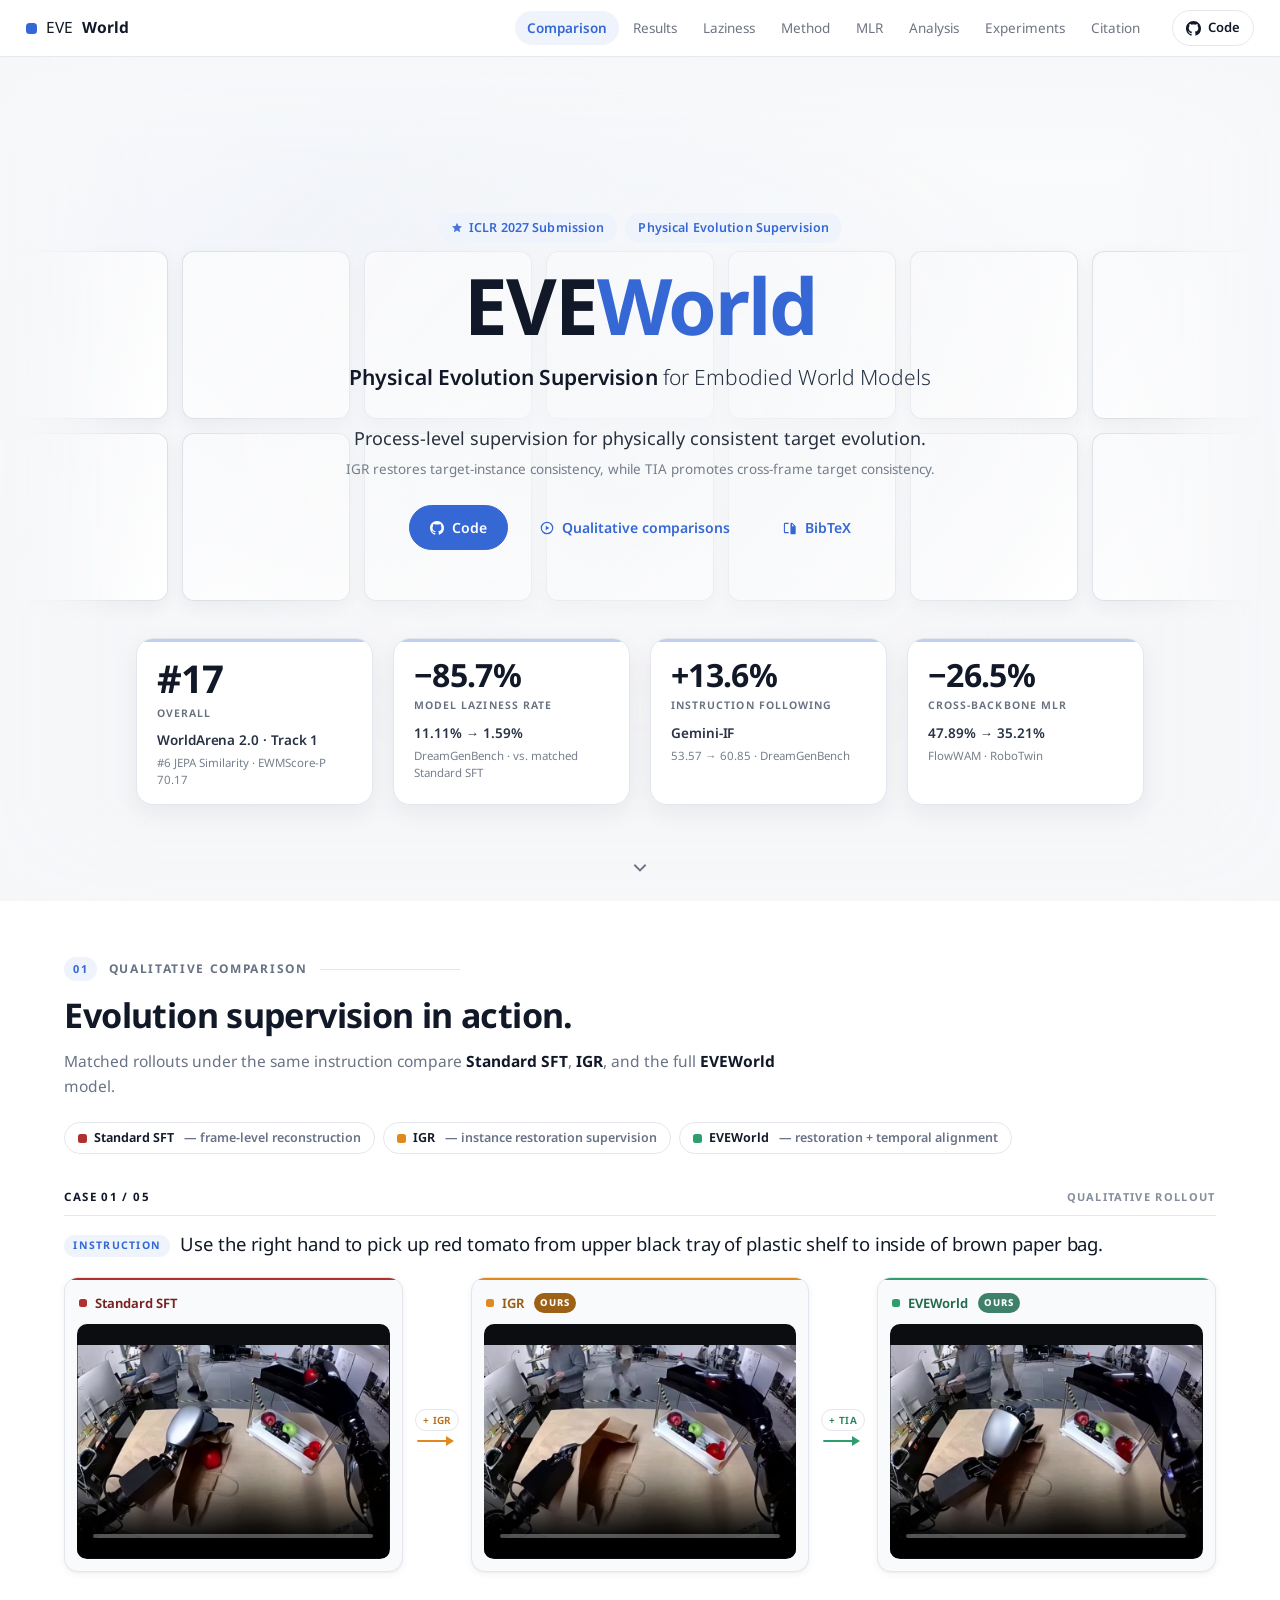
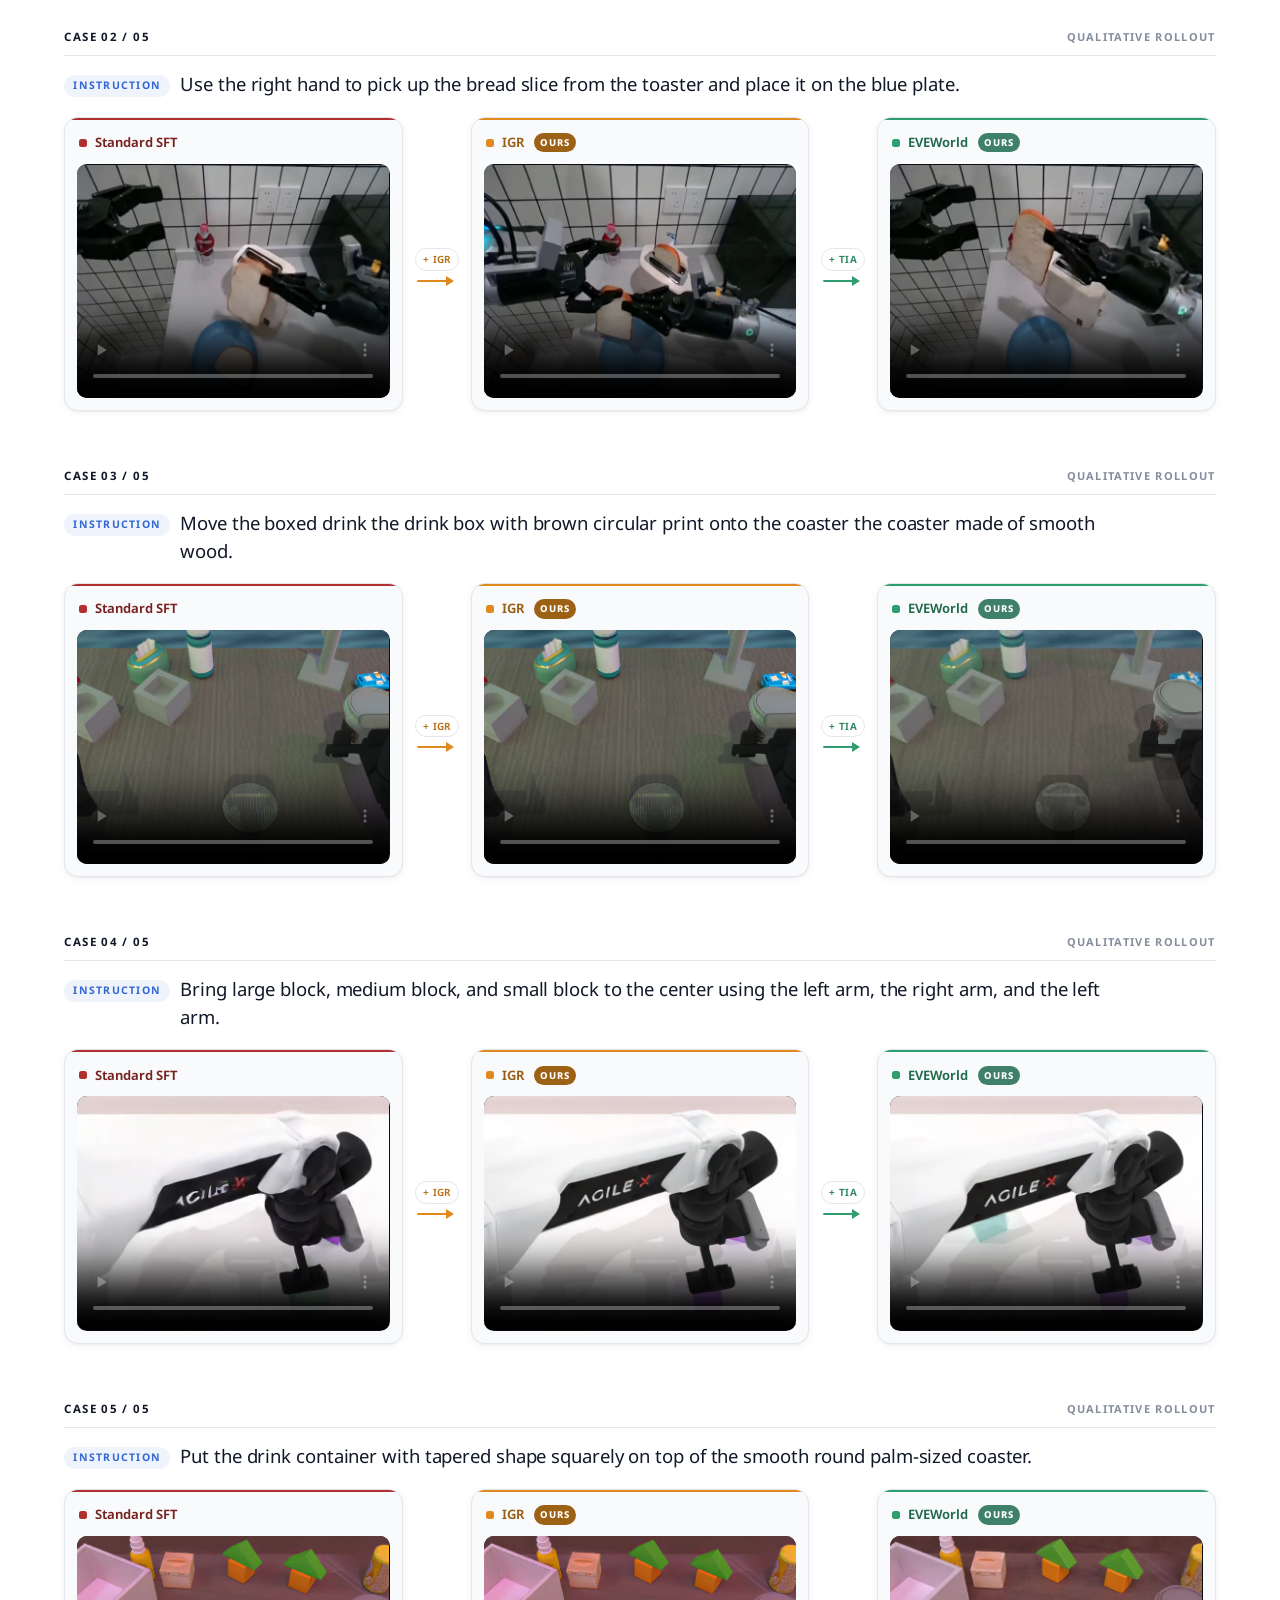
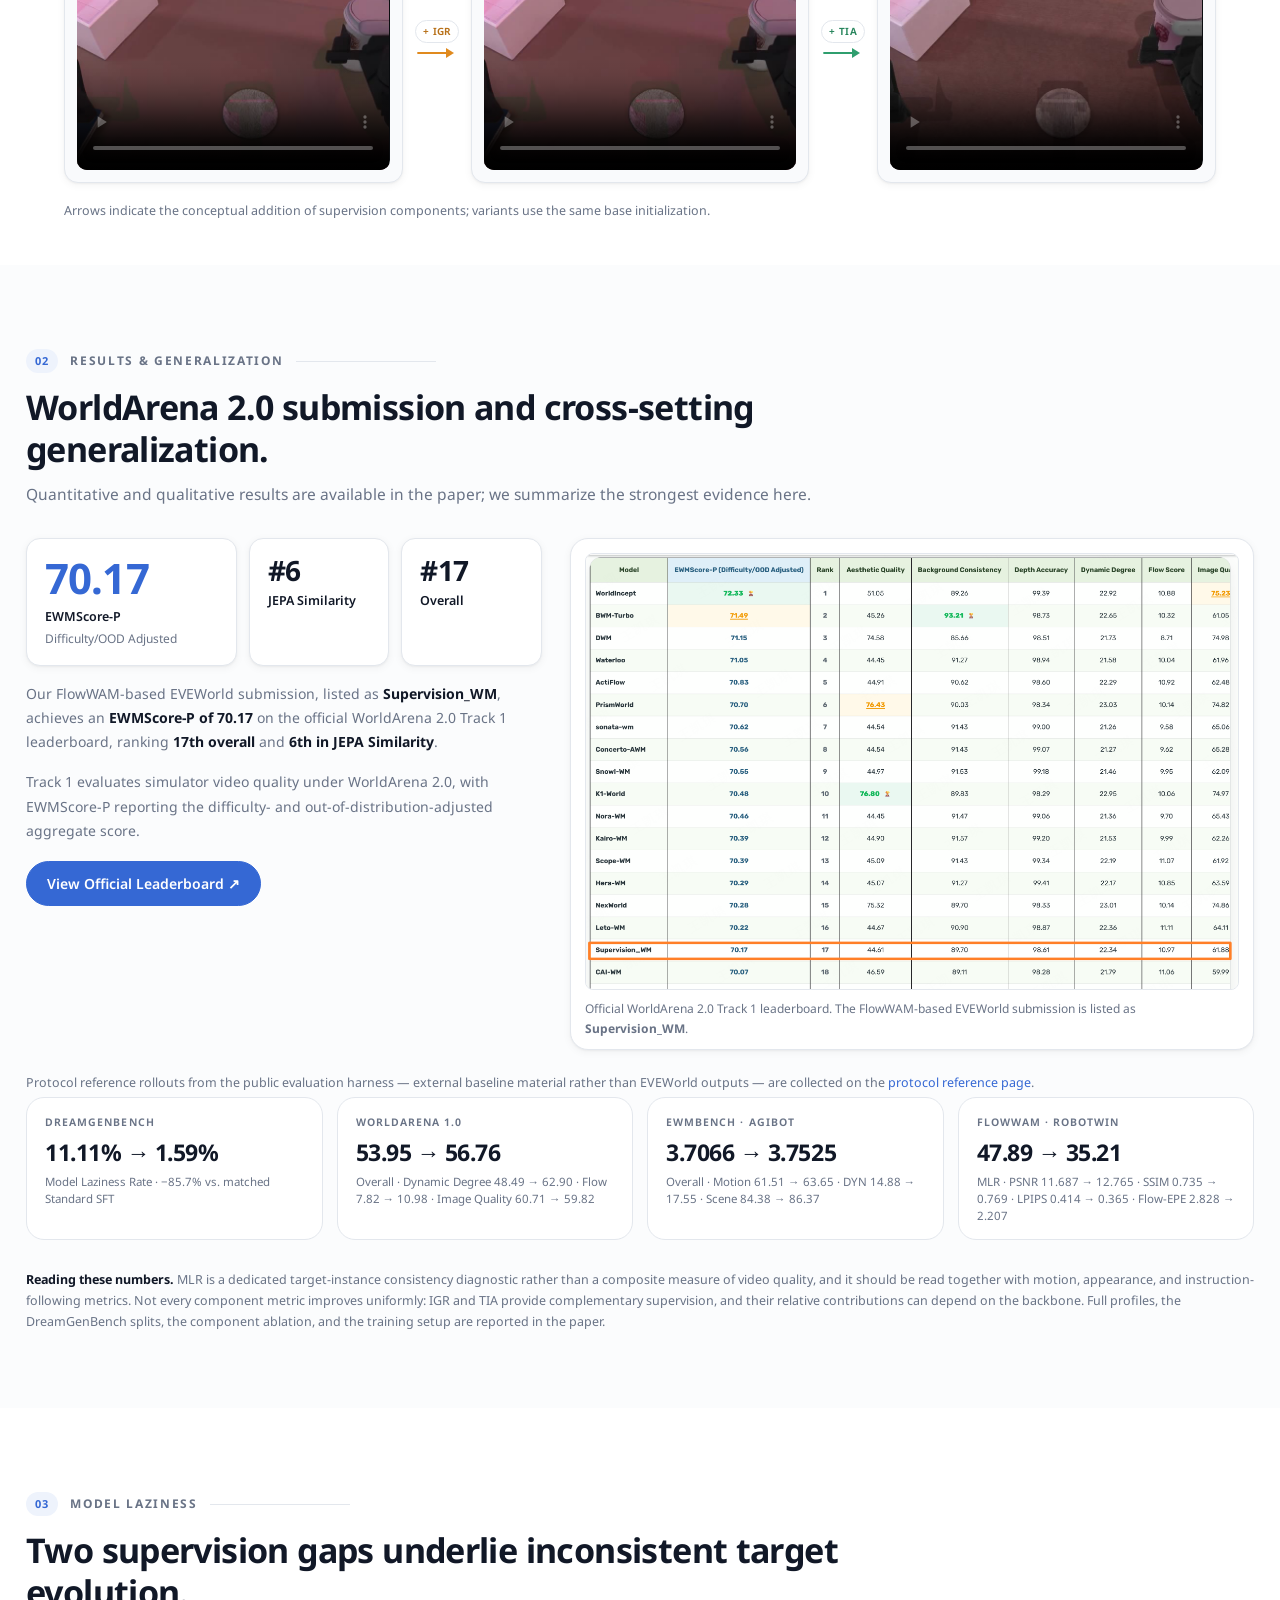
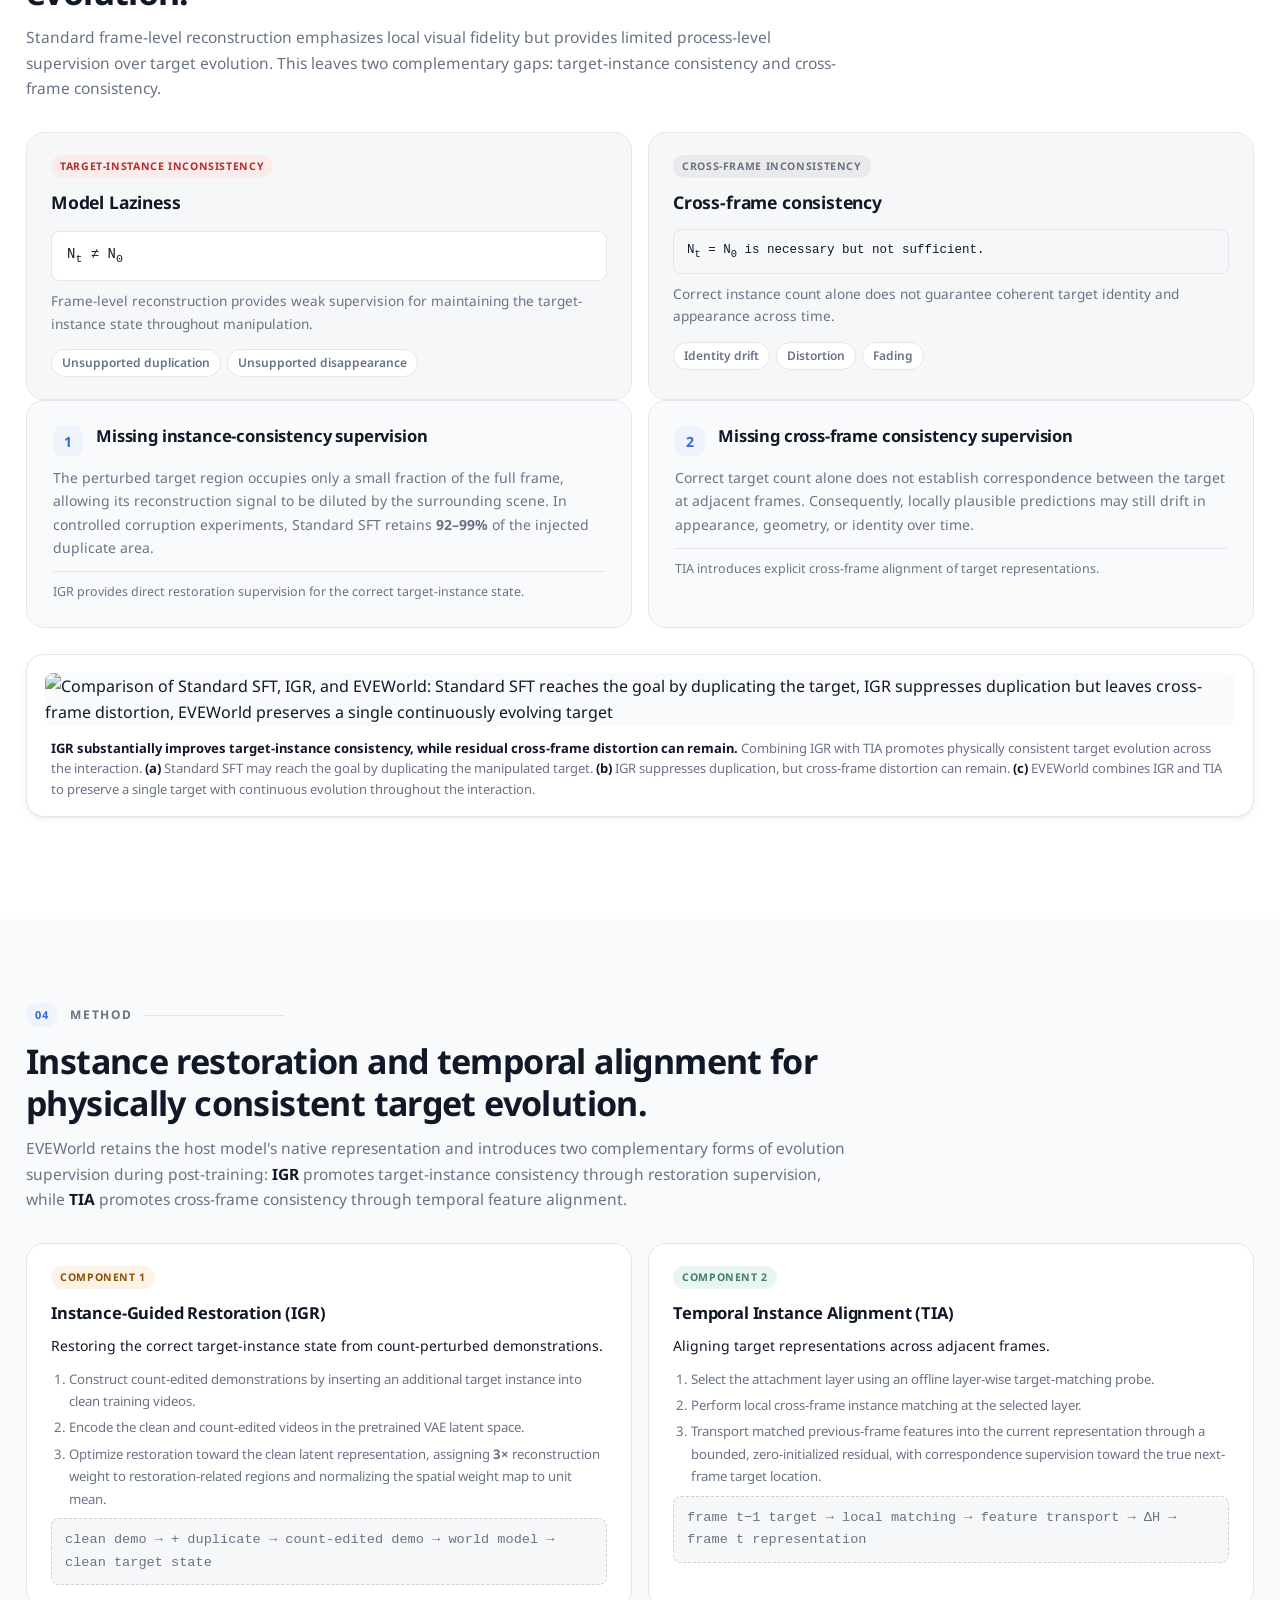
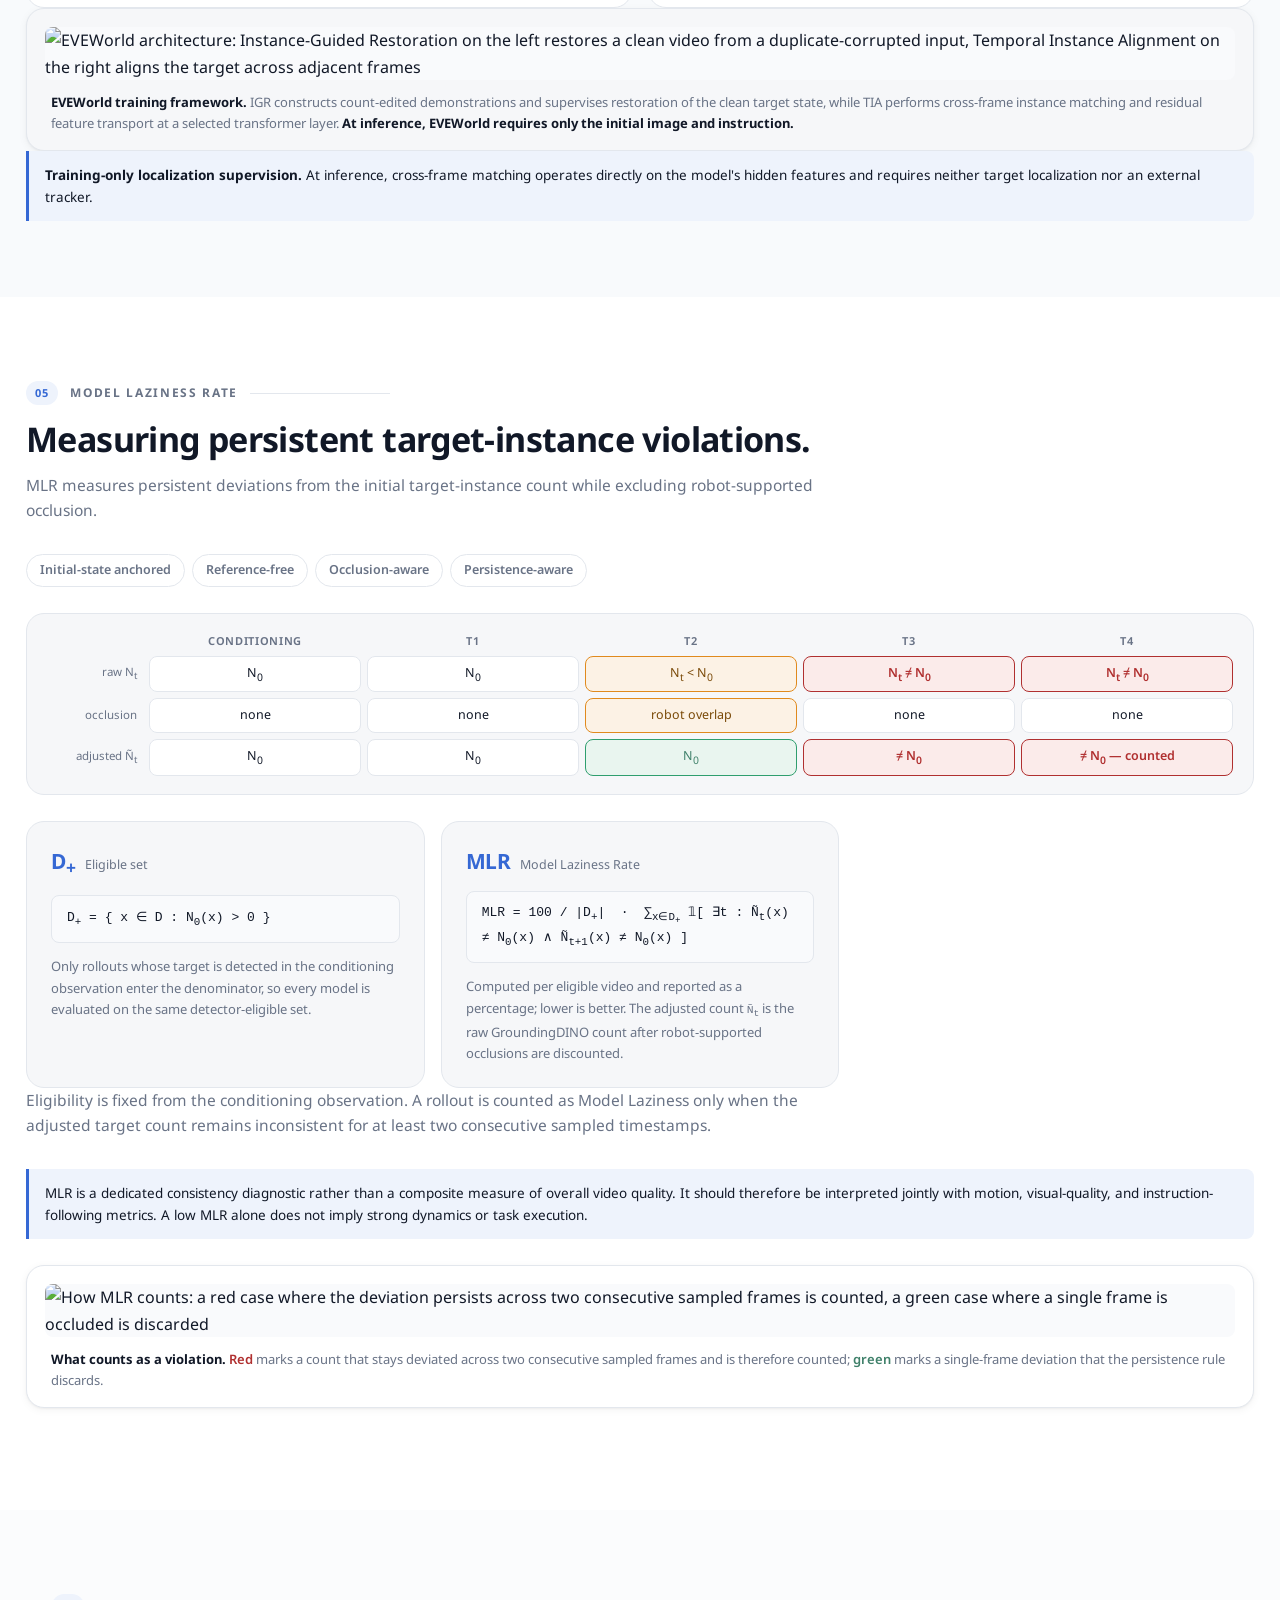
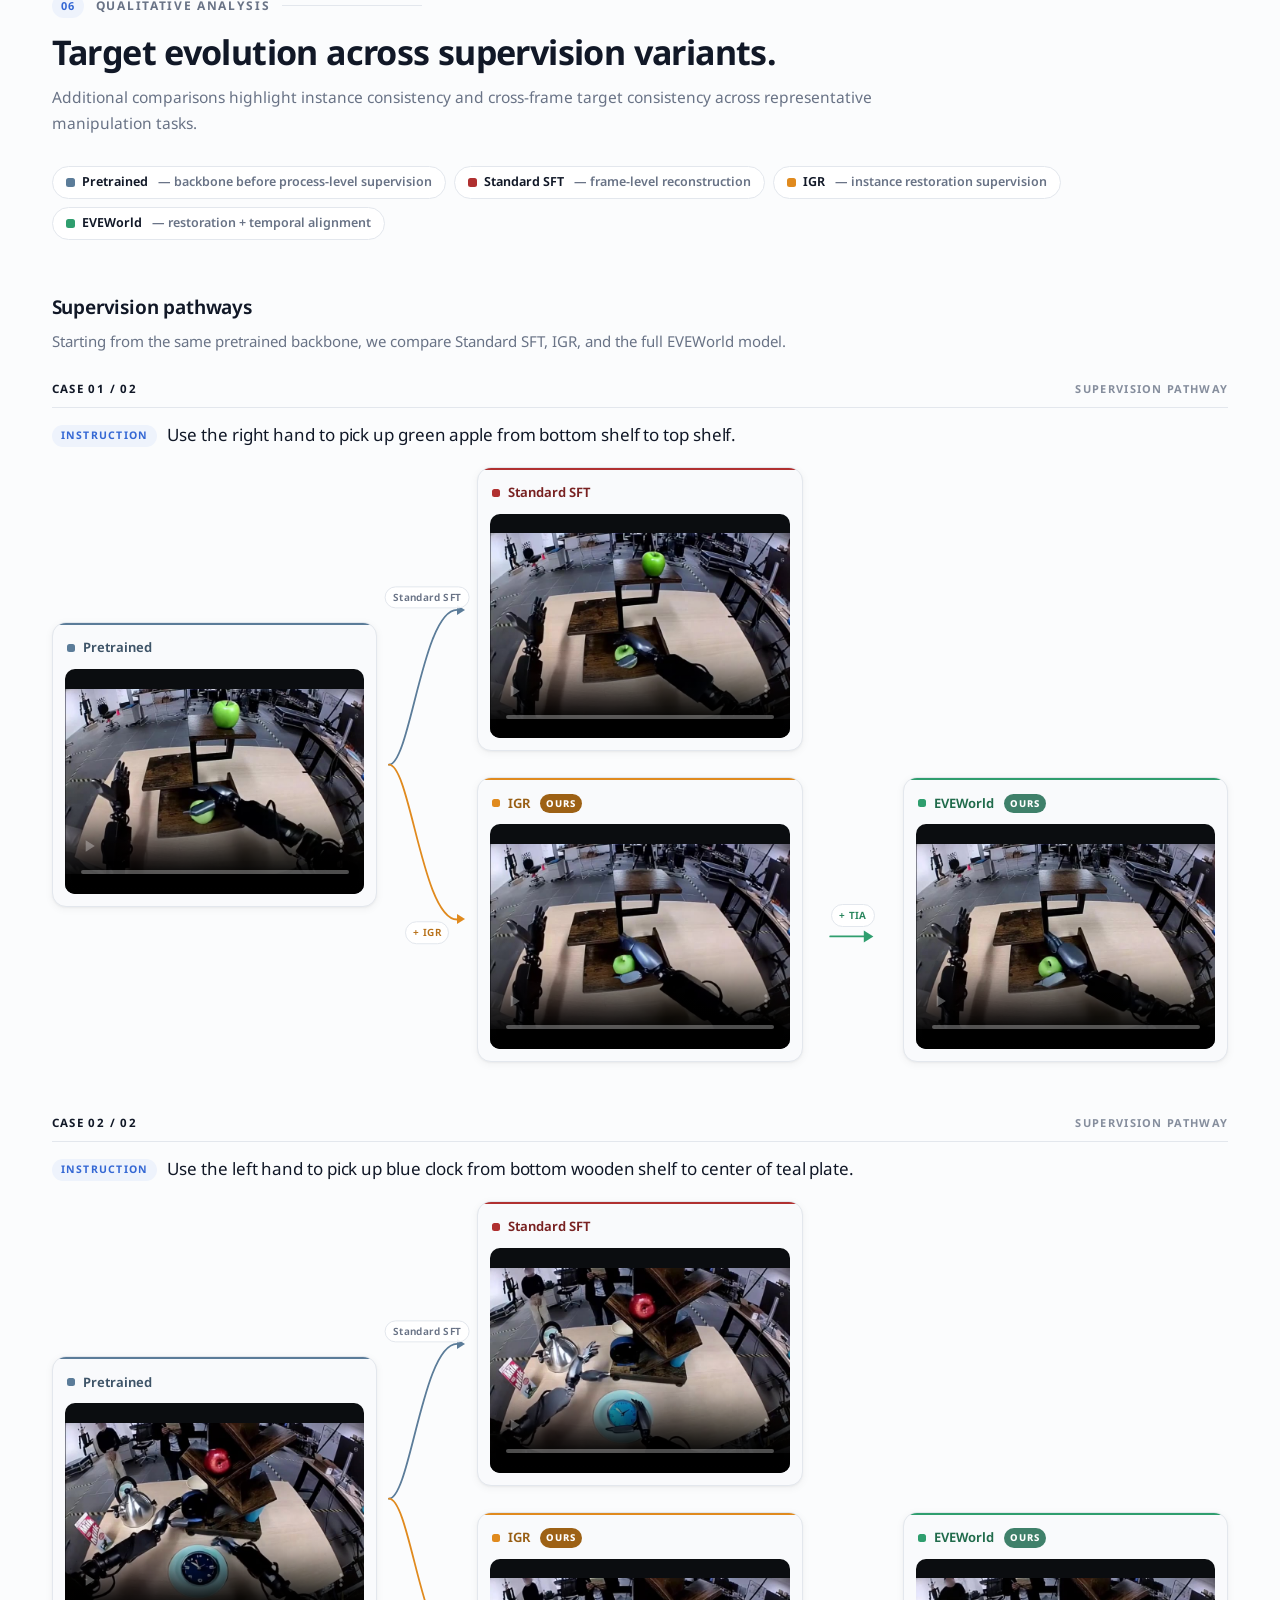
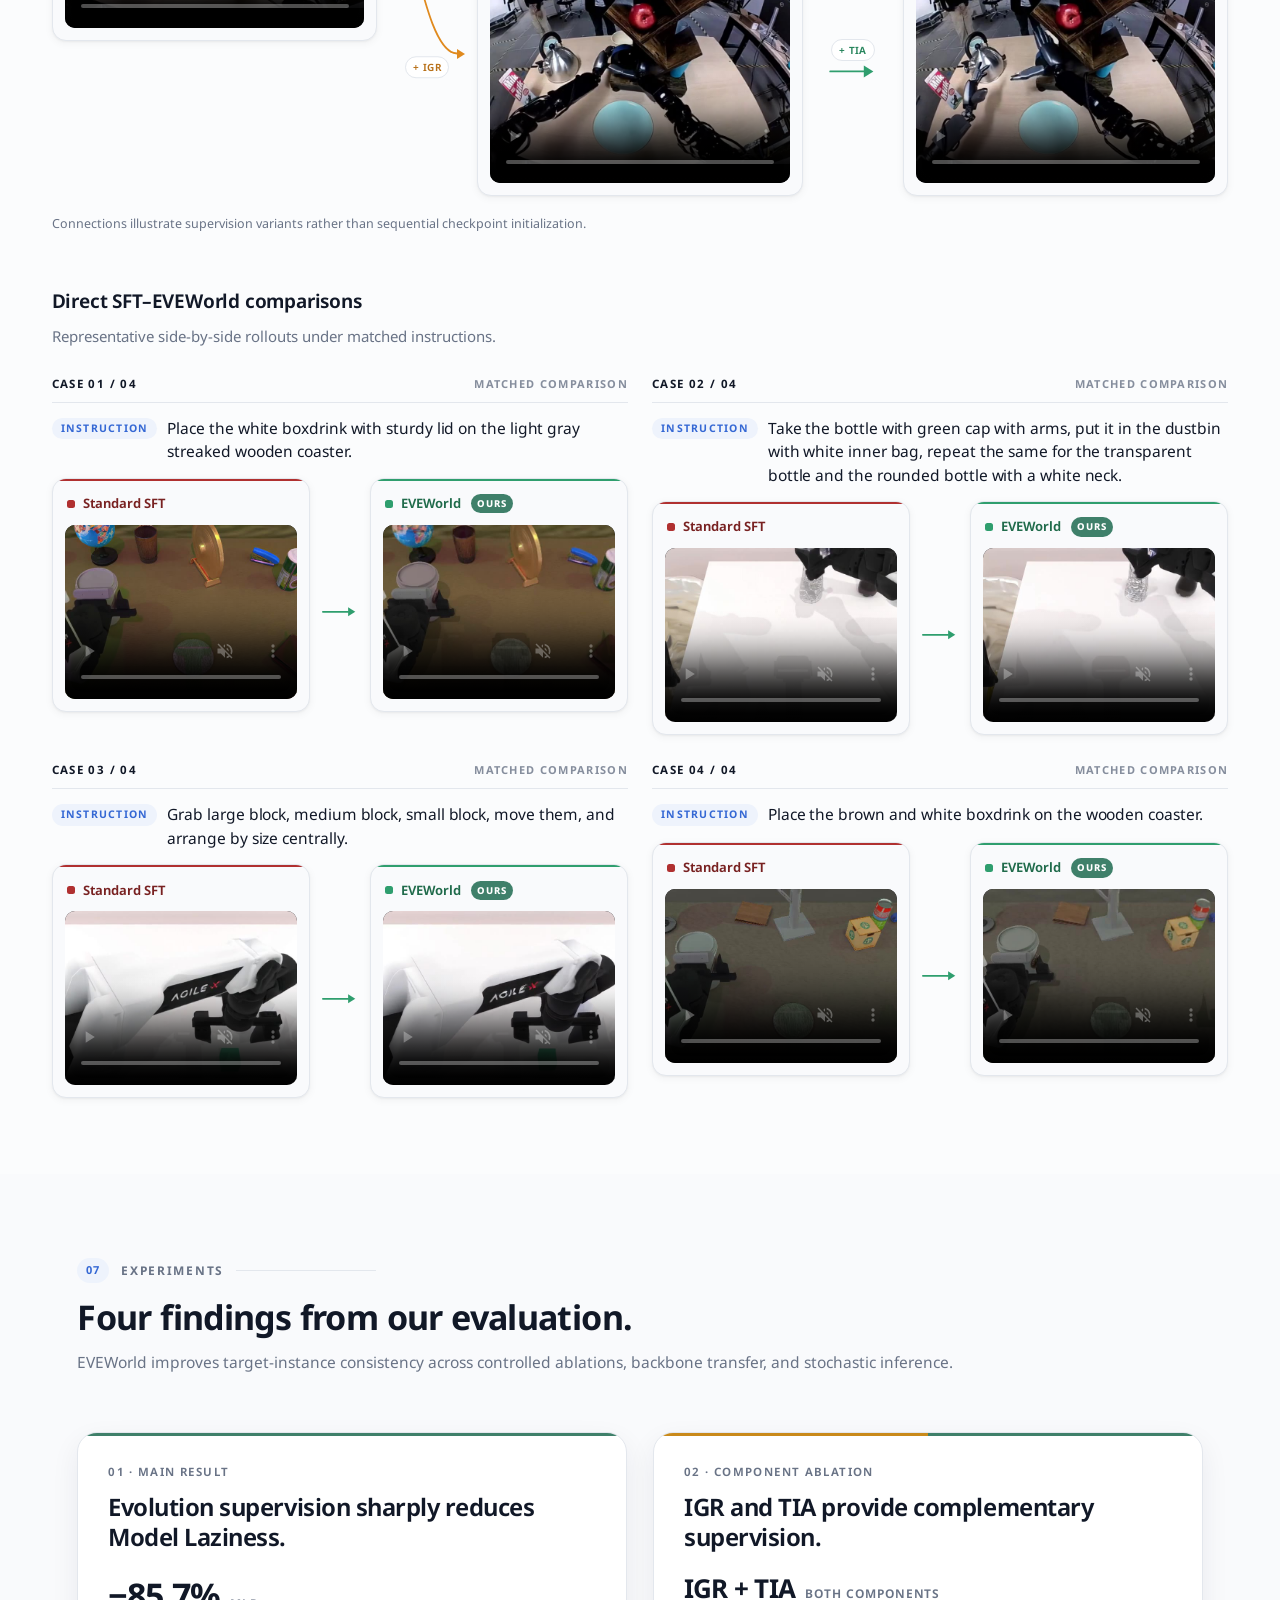
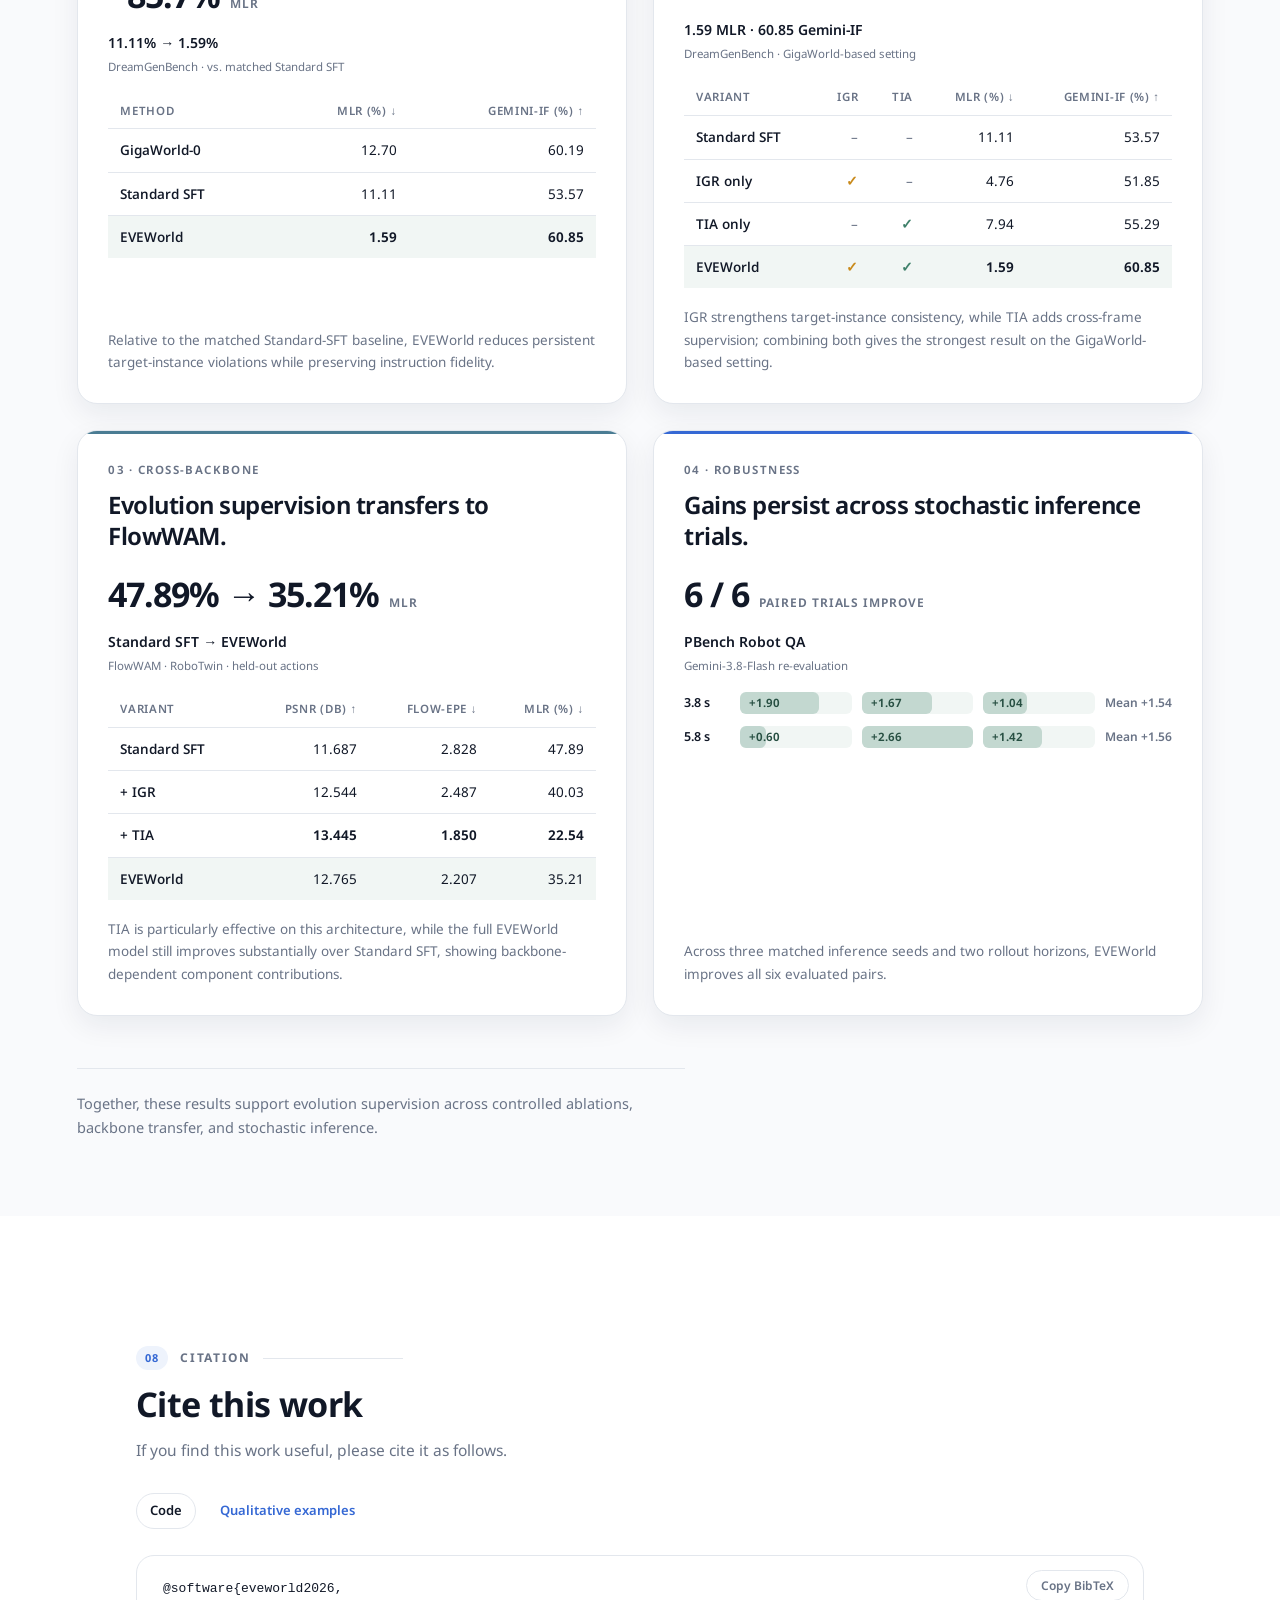
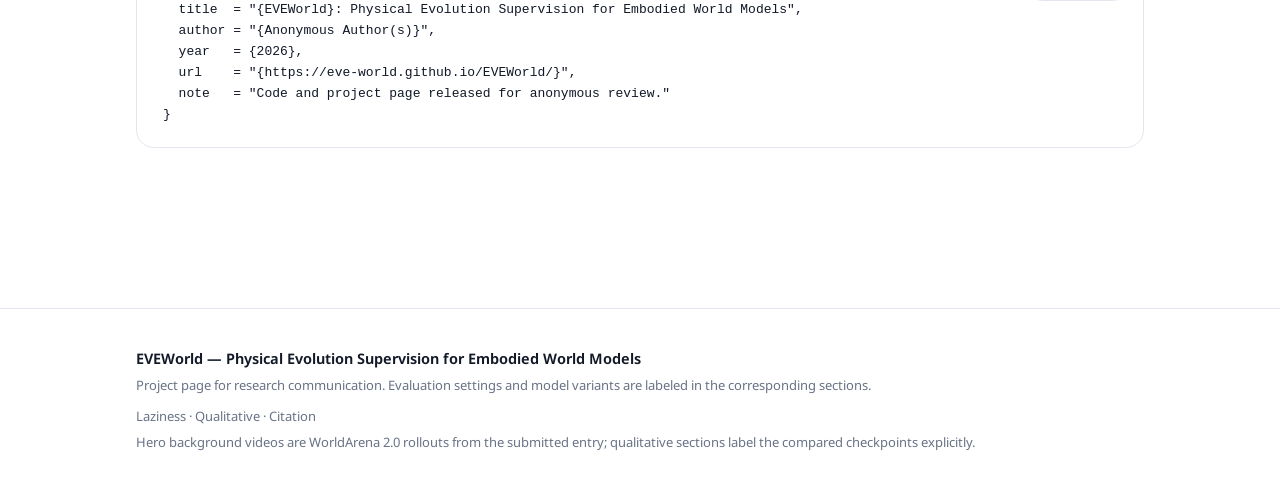
==== commit 80d89246: "style: colour-only calm pass on the hero and the site palette" ====
--- a/index.html
+++ b/index.html
@@ -12,7 +12,7 @@
        unreachable get the system font stack instantly instead of a white page. -->
   <link href="https://fonts.googleapis.com/css2?family=Noto+Sans:ital,wght@0,300;0,400;0,500;0,600;0,700;1,400&display=swap" rel="stylesheet" media="print" onload="this.media='all'">
   <noscript><link href="https://fonts.googleapis.com/css2?family=Noto+Sans:ital,wght@0,300;0,400;0,500;0,600;0,700;1,400&display=swap" rel="stylesheet"></noscript>
-  <link rel="stylesheet" href="css/style.css?v=13">
+  <link rel="stylesheet" href="css/style.css?v=14">
   <link rel="icon" href="data:image/svg+xml,<svg xmlns='http://www.w3.org/2000/svg' viewBox='0 0 16 16'><rect width='16' height='16' rx='4' fill='%230071e3'/><path d='M6.5 4.5l5.5 3.5-5.5 3.5z' fill='white'/></svg>">
   <link rel="canonical" href="https://eve-world.github.io/EVEWorld/">
   <meta property="og:type" content="website">
@@ -801,6 +801,6 @@
   </div>
 </footer>
 
-<script src="js/main.js?v=13" defer></script>
+<script src="js/main.js?v=14" defer></script>
 </body>
 </html>
--- a/css/style.css
+++ b/css/style.css
@@ -14,42 +14,45 @@
 :root {
   color-scheme: light;
 
-  /* v11 palette — one source of truth for every site colour.
-     Blue is the structural / brand accent, green marks consistency
-     gains, amber marks the IGR component, teal marks cross-backbone
-     transfer. Text and surface ramps are cool-neutral. */
-  --c-blue:       #1D7CF2;
-  --c-blue-deep:  #1259C3;
-  --c-blue-soft:  #EAF3FF;
-  --c-green:      #2FAF7D;
-  --c-green-soft: #EAF8F2;
-  --c-amber:      #F0B429;
+  /* v12 palette — one source of truth for every site colour.
+     A deliberately quiet three-part system: graphite carries the
+     typography, muted cobalt is the only brand colour, and a muted
+     eucalyptus green is kept for consistency / improvement. Amber is
+     reserved for the IGR component, red for Standard-SFT failure
+     annotations; every remaining surface stays neutral. */
+  --c-blue:       #3568D4;
+  --c-blue-deep:  #244FA7;
+  --c-blue-hover: #2D5FC7;
+  --c-blue-soft:  #EEF3FC;
+  --c-green:      #3F806A;
+  --c-green-soft: #EDF5F1;
+  --c-amber:      #C98A1B;
   --c-amber-soft: #FFF6DF;
-  --c-teal:       #2D9CBE;
-  --c-teal-soft:  #EAF7FB;
-  --c-bg:         #F7F8FA;
-  --c-bg-alt:     #FBFCFE;
-  --c-bg-cool:    #F8FBFF;
-  --c-bg-fx:      #F8FAFD;
+  --c-teal:       #4A7C93;
+  --c-teal-soft:  #EDF4F7;
+  --c-bg:         #F6F7F9;
+  --c-bg-alt:     #FBFCFD;
+  --c-bg-cool:    #F8FAFC;
+  --c-bg-fx:      #F9FAFC;
   --c-card:       #FFFFFF;
-  --c-text:       #151A22;
-  --c-muted:      #5F6B7A;
-  --c-border:     #E6EAF0;
-  --c-shadow:     0 8px 24px rgba(16, 24, 40, .05);
-  --c-shadow-lg:  0 10px 28px rgba(16, 24, 40, .05);
+  --c-text:       #111827;
+  --c-muted:      #697386;
+  --c-border:     #E3E7ED;
+  --c-shadow:     0 8px 24px rgba(20, 32, 50, .07);
+  --c-shadow-lg:  0 10px 28px rgba(20, 32, 50, .07);
 
   --bg:            var(--c-bg);      /* off-white canvas */
-  --surface:       #f5f5f7;          /* inset panels inside white bands */
+  --surface:       #F9FAFC;          /* inset panels inside white bands */
   --on-bg:         var(--c-card);    /* pure white cards */
   --border:        var(--c-border);
-  --border-strong: rgba(21, 26, 34, 0.16);
+  --border-strong: rgba(17, 24, 39, 0.16);
   --text:          var(--c-text);
   --text-muted:    var(--c-muted);
 
   --primary:       var(--c-blue);
-  --primary-hover: var(--c-blue-deep);
+  --primary-hover: var(--c-blue-hover);
   --primary-bg:    var(--c-blue-soft);
-  --good:          #006300;
+  --good:          var(--c-green);
 
   /* Failure modes — validated 4-slot categorical (light mode).
      Hue pairs always ship with their text labels, never color alone. */
@@ -107,7 +110,7 @@
 }
 .scroll-progress i {
   display: block; height: 100%; width: 0;
-  background: linear-gradient(90deg, var(--primary), #64b5f6);
+  background: var(--c-blue);
   transition: width 80ms linear;
 }
 
@@ -132,7 +135,7 @@
 .brand:hover { text-decoration: none; }
 .brand-dot {
   width: 11px; height: 11px; border-radius: 3.5px;
-  background: linear-gradient(135deg, var(--primary), #64b5f6); flex: none;
+  background: var(--c-blue); flex: none;
 }
 .header-nav { display: flex; gap: 2px; margin-left: auto; overflow-x: auto; scrollbar-width: none; }
 .header-nav::-webkit-scrollbar { display: none; }
@@ -1744,27 +1747,9 @@
 
 /* ---------- v11: static evidence grid + site-wide palette pass ---------- */
 
-/* A2 — hero atmosphere. A cool off-white base with two very soft radial
-   washes (blue upper-left, green lower-right): depth without a visible
-   "blob" or any darkening of the first screen. */
-.hero-band {
-  background-color: var(--c-bg);
-  background-image:
-    radial-gradient(58% 50% at 20% 20%, rgba(29, 124, 242, .08), transparent 66%),
-    radial-gradient(54% 46% at 80% 78%, rgba(47, 175, 125, .06), transparent 66%);
-}
-
-/* The scrim keeps the montage subordinate to the copy. The top two layers
-   are new: they carry the blue/green cast through the whole first screen;
-   the middle radial still fades the montage behind the text, and the final
-   linear layer still dissolves the band's top and bottom edges. */
-.hero-scrim {
-  background:
-    radial-gradient(72% 62% at 50% 6%, rgba(29, 124, 242, .06), transparent 70%),
-    radial-gradient(64% 56% at 62% 102%, rgba(47, 175, 125, .05), transparent 70%),
-    radial-gradient(46% 58% at 50% 44%, rgba(247, 248, 250, .86), rgba(247, 248, 250, .30) 62%, transparent 78%),
-    linear-gradient(180deg, var(--c-bg) 0%, transparent 12%, transparent 88%, var(--c-bg) 100%);
-}
+/* A2/A3 — the hero surface, the neutralised montage and the header surface
+   used to be defined here; the v12 block at the end of this file now owns
+   them. Only the rules v12 does not restate live on. */
 
 /* Fade the reel horizontally so tiles dissolve at the edges instead of
    being clipped mid-card. */
@@ -1773,23 +1758,8 @@
   mask-image: linear-gradient(90deg, transparent 0, #000 9%, #000 91%, transparent 100%);
 }
 
-/* Neutralise the montage: tiles support the title, they do not compete with
-   it. Cool-grey shadows and borders, and the arm accents reduced to a thin
-   strip so no single tile shouts. */
-.reel-tile {
-  border-color: rgba(16, 24, 40, .10);
-  box-shadow: 0 6px 18px rgba(16, 24, 40, .10);
-}
-.reel-tile.lv { box-shadow: 0 6px 18px rgba(16, 24, 40, .10); }
-.reel-tile.arm-eve, .reel-tile.arm-sft {
-  border-color: color-mix(in srgb, var(--tone) 24%, rgba(16, 24, 40, .12));
-}
-.reel-tile.arm-eve::after, .reel-tile.arm-sft::after { height: 2px; opacity: .7; }
-
-/* A3 — navigation: translucent white; the hairline border stays, and a soft
-   shadow appears only once the page has scrolled (js toggles .is-scrolled). */
-.site-header { background: rgba(255, 255, 255, .78); }
-.header-nav a:hover { background: color-mix(in srgb, var(--c-blue) 7%, transparent); }
+/* A soft header shadow appears only once the page has scrolled (js toggles
+   .is-scrolled). */
 .site-header.is-scrolled {
   box-shadow: 0 1px 2px rgba(16, 24, 40, .04), 0 6px 20px rgba(16, 24, 40, .05);
 }
@@ -1942,3 +1912,95 @@
   .fx-chart-k { grid-column: 1 / -1; }
   .fx-chart-m { grid-column: 1 / -1; text-align: right; }
 }
+
+/* ---------- v12: colour-only calm pass on the hero and the site palette ---------- */
+
+/* 2 — hero atmosphere: a cool-neutral base with ONE barely perceptible
+   cobalt wash. The green cast is gone, so the first screen reads as paper
+   rather than as a coloured technology backdrop. */
+.hero-band {
+  background-color: var(--c-bg);
+  background-image:
+    radial-gradient(62% 54% at 32% 24%, rgba(53, 104, 212, .045), transparent 68%),
+    linear-gradient(180deg, #FAFBFC, var(--c-bg) 62%);
+}
+
+/* 2/17 — the scrim loses both coloured layers and gains a soft edge
+   vignette; it now reads as page-coloured air, not as a haze. */
+.hero-scrim {
+  background:
+    radial-gradient(46% 58% at 50% 44%, rgba(246, 247, 249, .86), rgba(246, 247, 249, .30) 62%, transparent 78%),
+    linear-gradient(180deg, var(--c-bg) 0%, transparent 12%, transparent 88%, var(--c-bg) 100%),
+    linear-gradient(to right,
+      rgba(246, 247, 249, .90), rgba(246, 247, 249, 0) 12%,
+      rgba(246, 247, 249, 0) 88%, rgba(246, 247, 249, .90));
+}
+
+/* 3/4 — montage tiles: one neutral hairline, one quiet shadow, no arm glow
+   and no accent strip. Saturation is eased slightly so the clips support
+   the title instead of competing with it. */
+.reel-tile,
+.reel-tile.lv,
+.reel-tile.arm-eve,
+.reel-tile.arm-sft {
+  border: 1px solid rgba(72, 88, 110, .16);
+  box-shadow: 0 6px 18px rgba(25, 35, 50, .055);
+  transition: border-color 180ms var(--ease);
+}
+.reel-tile.arm-eve::after, .reel-tile.arm-sft::after { content: none; }
+.reel-tile:hover { border-color: rgba(53, 104, 212, .30); }
+.reel-tile video { filter: saturate(.88) contrast(.97) brightness(1.02); }
+
+/* 5/6 — hero typography: editorial cobalt instead of electric blue, and
+   neutral greys for every supporting line. No colour in the body copy. */
+.hero-title { color: #111827; }
+.hero-title .hl { color: var(--c-blue); }
+.hero-tag { color: #273244; }
+.hero-tag b { color: #111827; }
+.hero-value { color: #28313F; }
+.hero-value span { color: #737D8B; }
+
+/* 7 — badges stay inside the blue family: a soft tint, cobalt text, no
+   gradient and no hard edge. */
+.vbadge { background: var(--c-blue-soft); color: var(--c-blue); }
+
+/* 8 — navigation: translucent white, hairline rule, and a selection state
+   that is a soft tint rather than a filled pill. */
+.site-header { background: rgba(255, 255, 255, .94); border-bottom-color: #E7EAEF; }
+.header-nav a { color: #6D7582; }
+.header-nav a:hover { color: #111827; background: color-mix(in srgb, var(--c-blue) 6%, transparent); }
+.header-nav a.active { color: var(--c-blue); background: var(--c-blue-soft); }
+.hbtn:hover { border-color: var(--c-blue); color: var(--c-blue); }
+
+/* 9 — exactly one strong action per hero (Code); the rest are quiet text
+   actions tinted cobalt. */
+.btn.primary { background: var(--c-blue); border-color: var(--c-blue); }
+.btn.primary:hover { background: var(--c-blue-hover); border-color: var(--c-blue-hover); }
+.btn.ghost { color: var(--c-blue); }
+.btn.ghost:hover { background: var(--c-blue-soft); }
+
+/* 10/16 — result strip: one structural accent shared by all four cards, so
+   the row stops reading as a four-colour KPI dashboard; hover is a quiet
+   lift with no glow. */
+.hm {
+  border: 1px solid var(--c-border); border-radius: 17px;
+  box-shadow: 0 8px 24px rgba(20, 32, 50, .065);
+  transition: transform 180ms var(--ease), box-shadow 180ms var(--ease),
+              border-color 180ms var(--ease);
+}
+.hm:hover {
+  transform: translateY(-2px);
+  box-shadow: 0 12px 28px rgba(20, 32, 50, .08);
+  border-color: rgba(53, 104, 212, .20);
+}
+.hm::before,
+.hm-arena::before, .hm-mlr::before, .hm-if::before, .hm-xb::before {
+  background: color-mix(in srgb, var(--c-blue) 32%, #fff);
+}
+
+/* 11–15 — the numerals stay graphite and the supporting ramp steps down
+   through three quiet greys, so colour is left free to mean something. */
+.hero-metrics .hm b, .hero-metrics .hm-arena b { color: var(--c-text); }
+.hm .hm-k { color: #66717F; }
+.hm .hm-m { color: #273244; }
+.hm .hm-x { color: #77808D; }
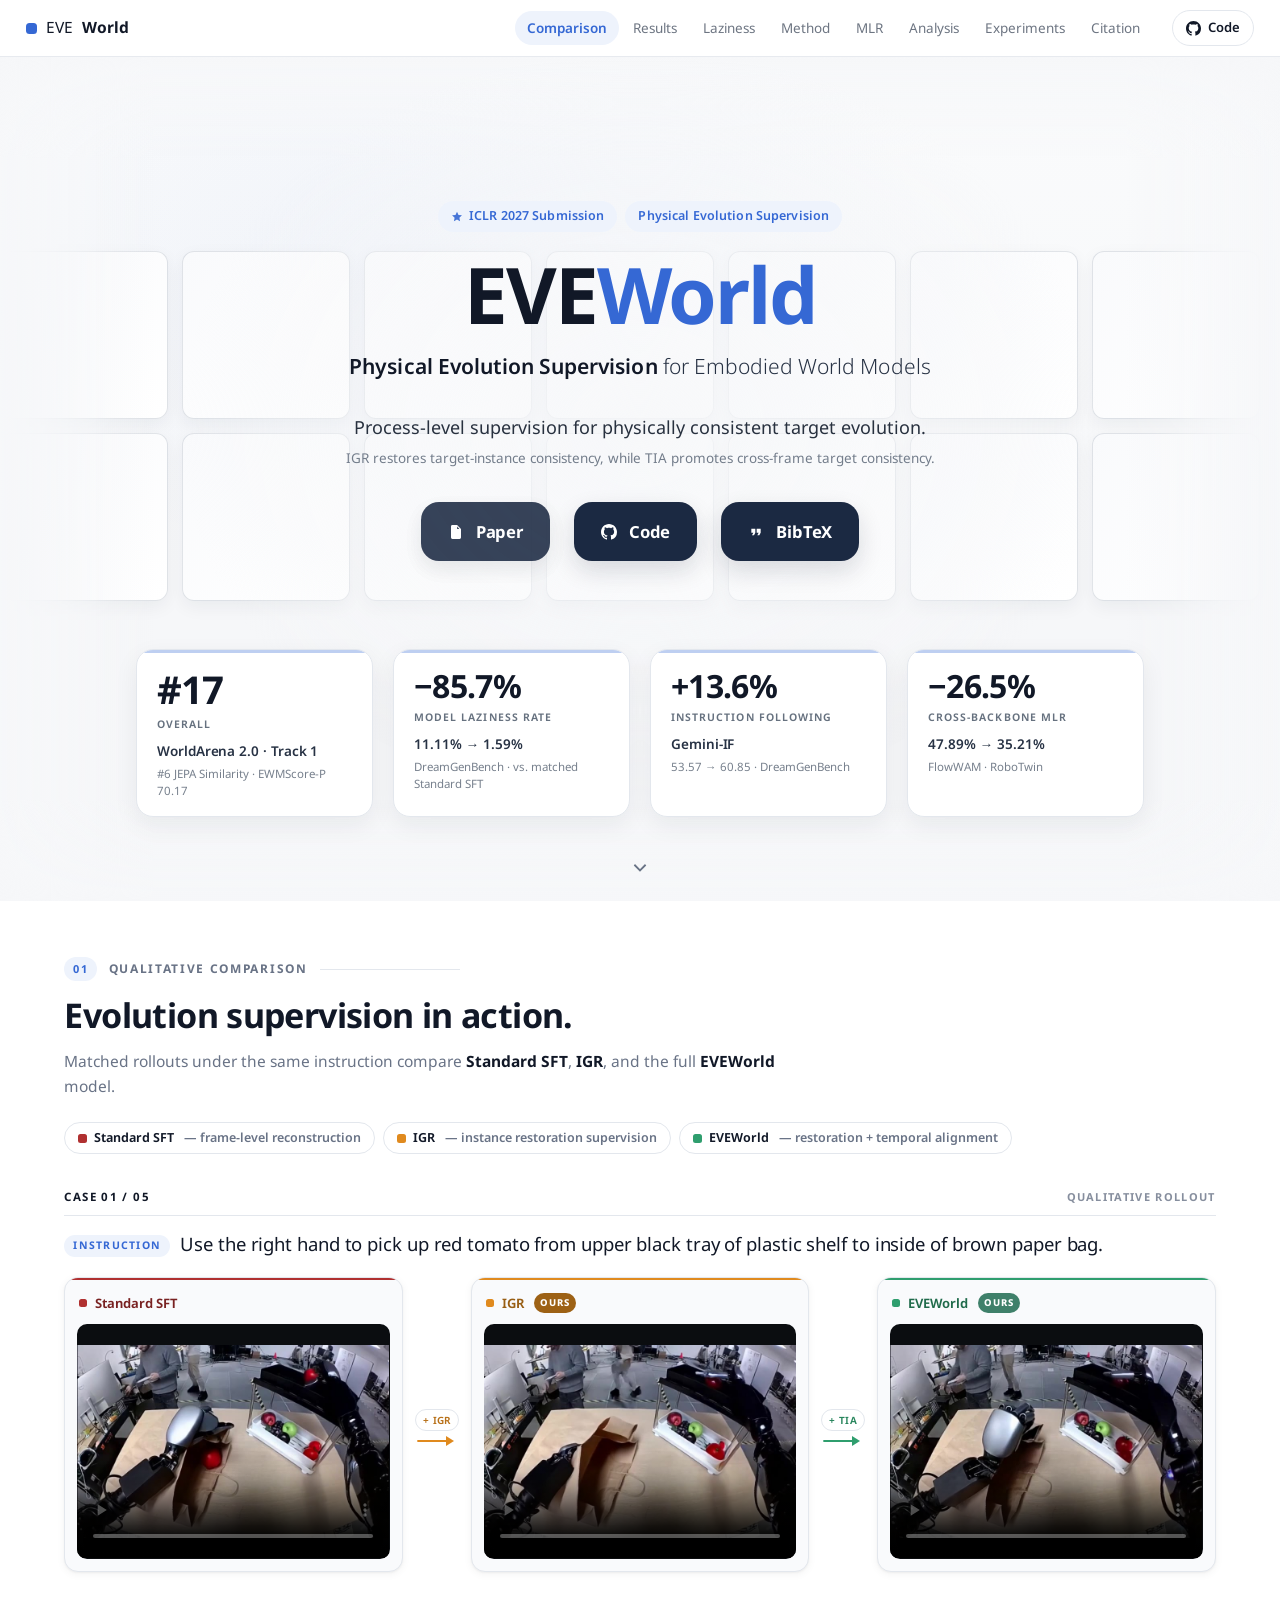
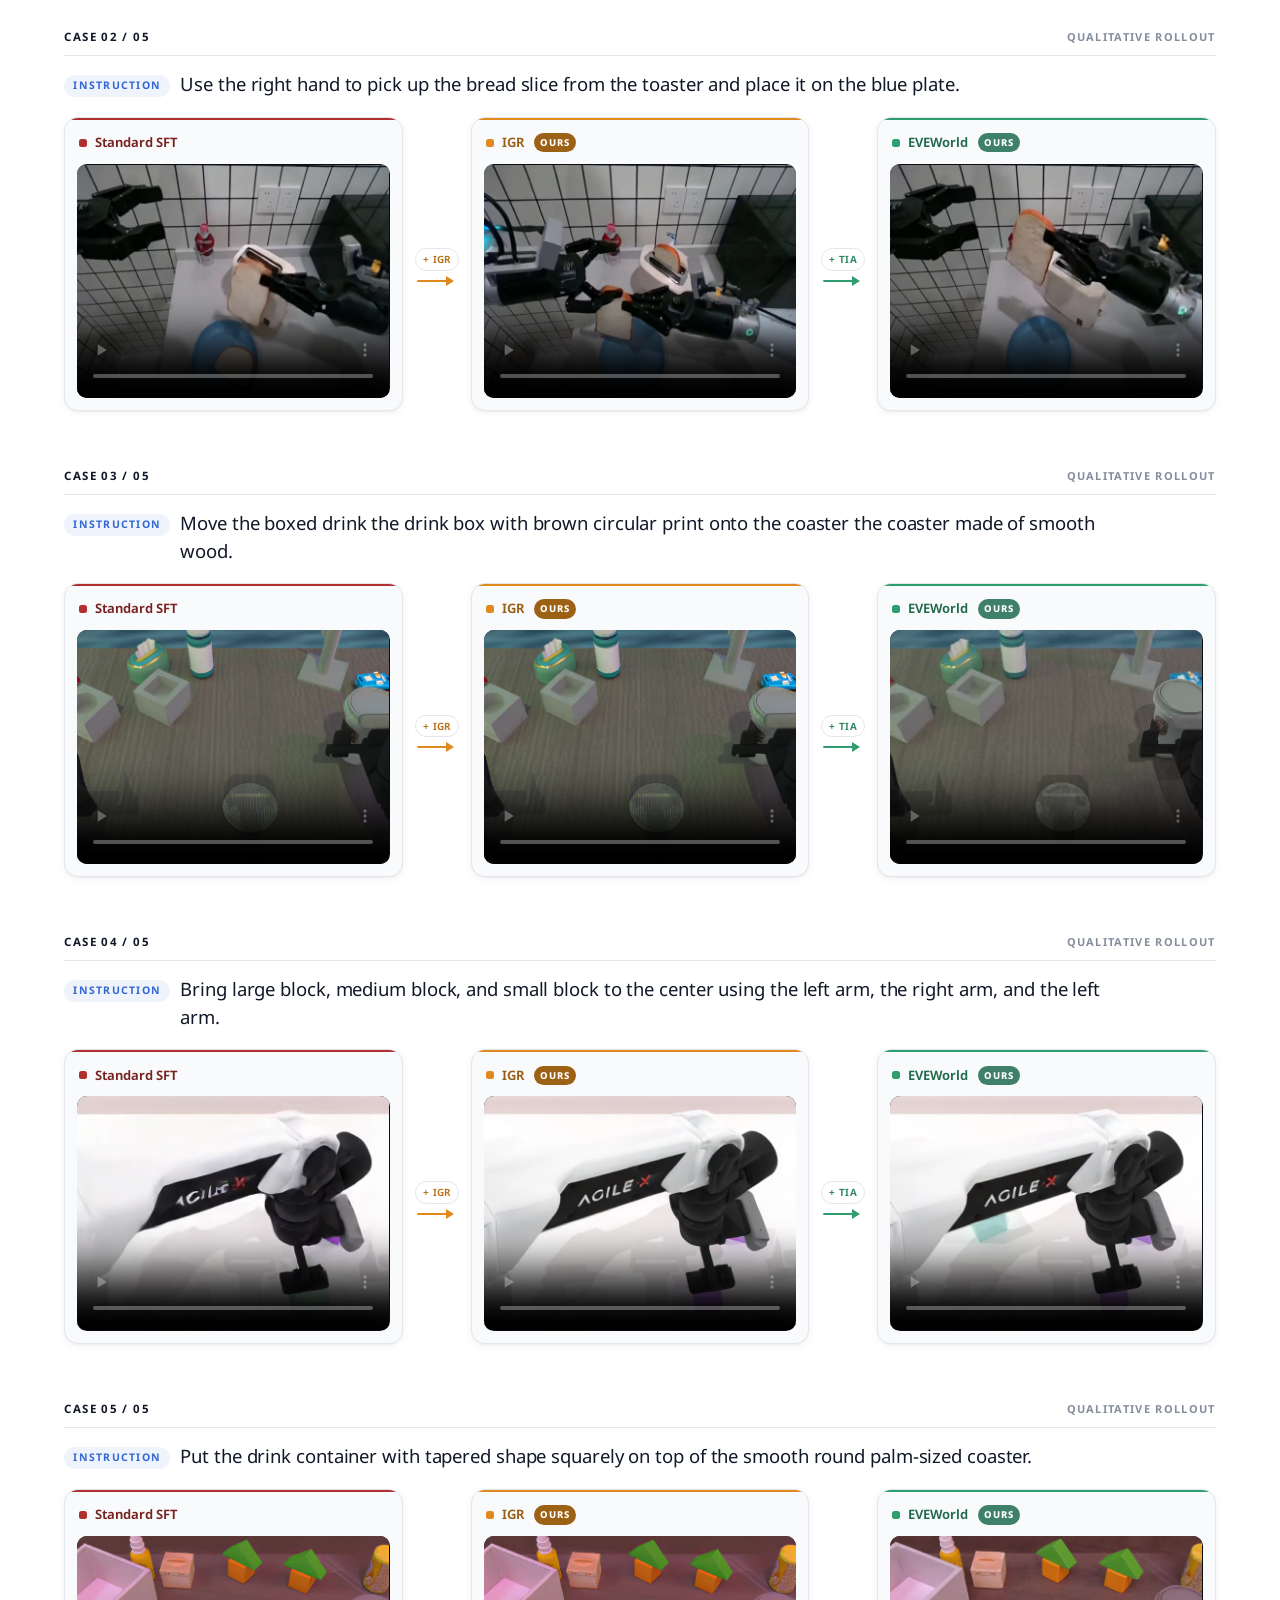
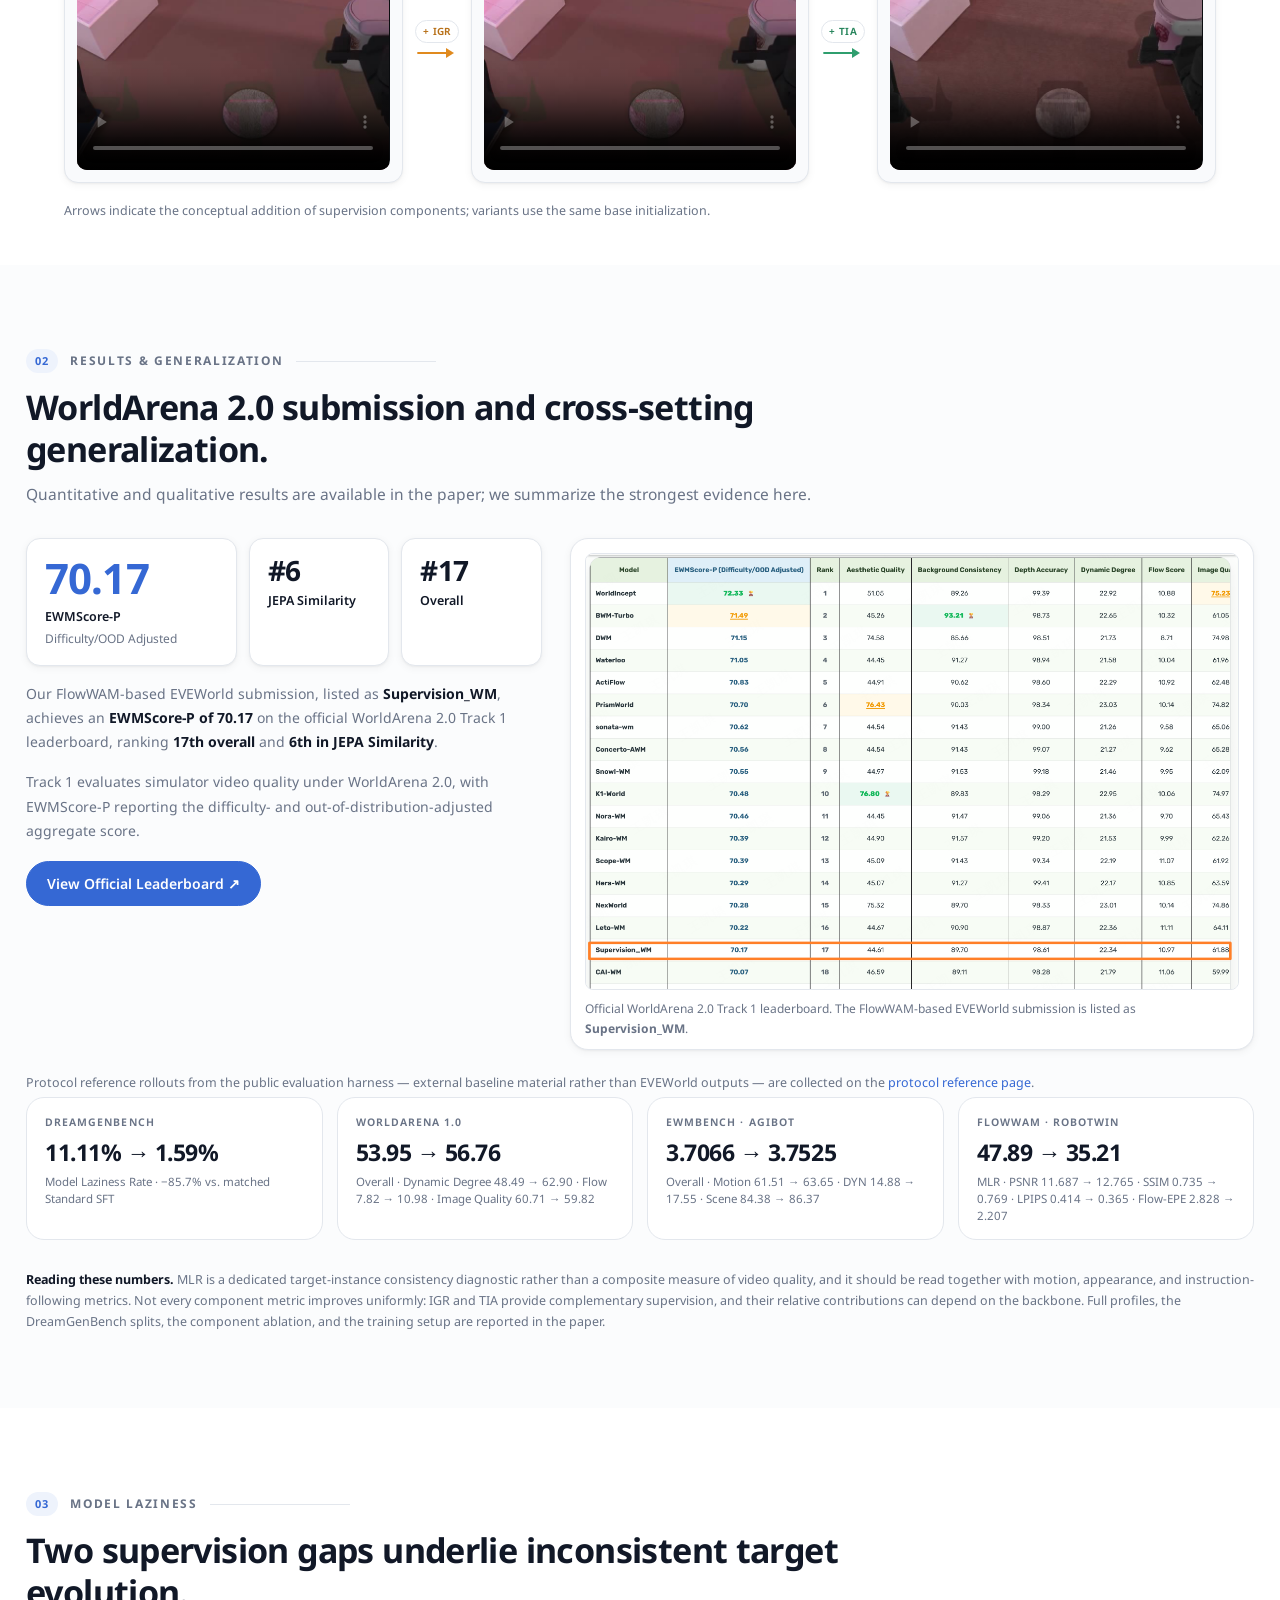
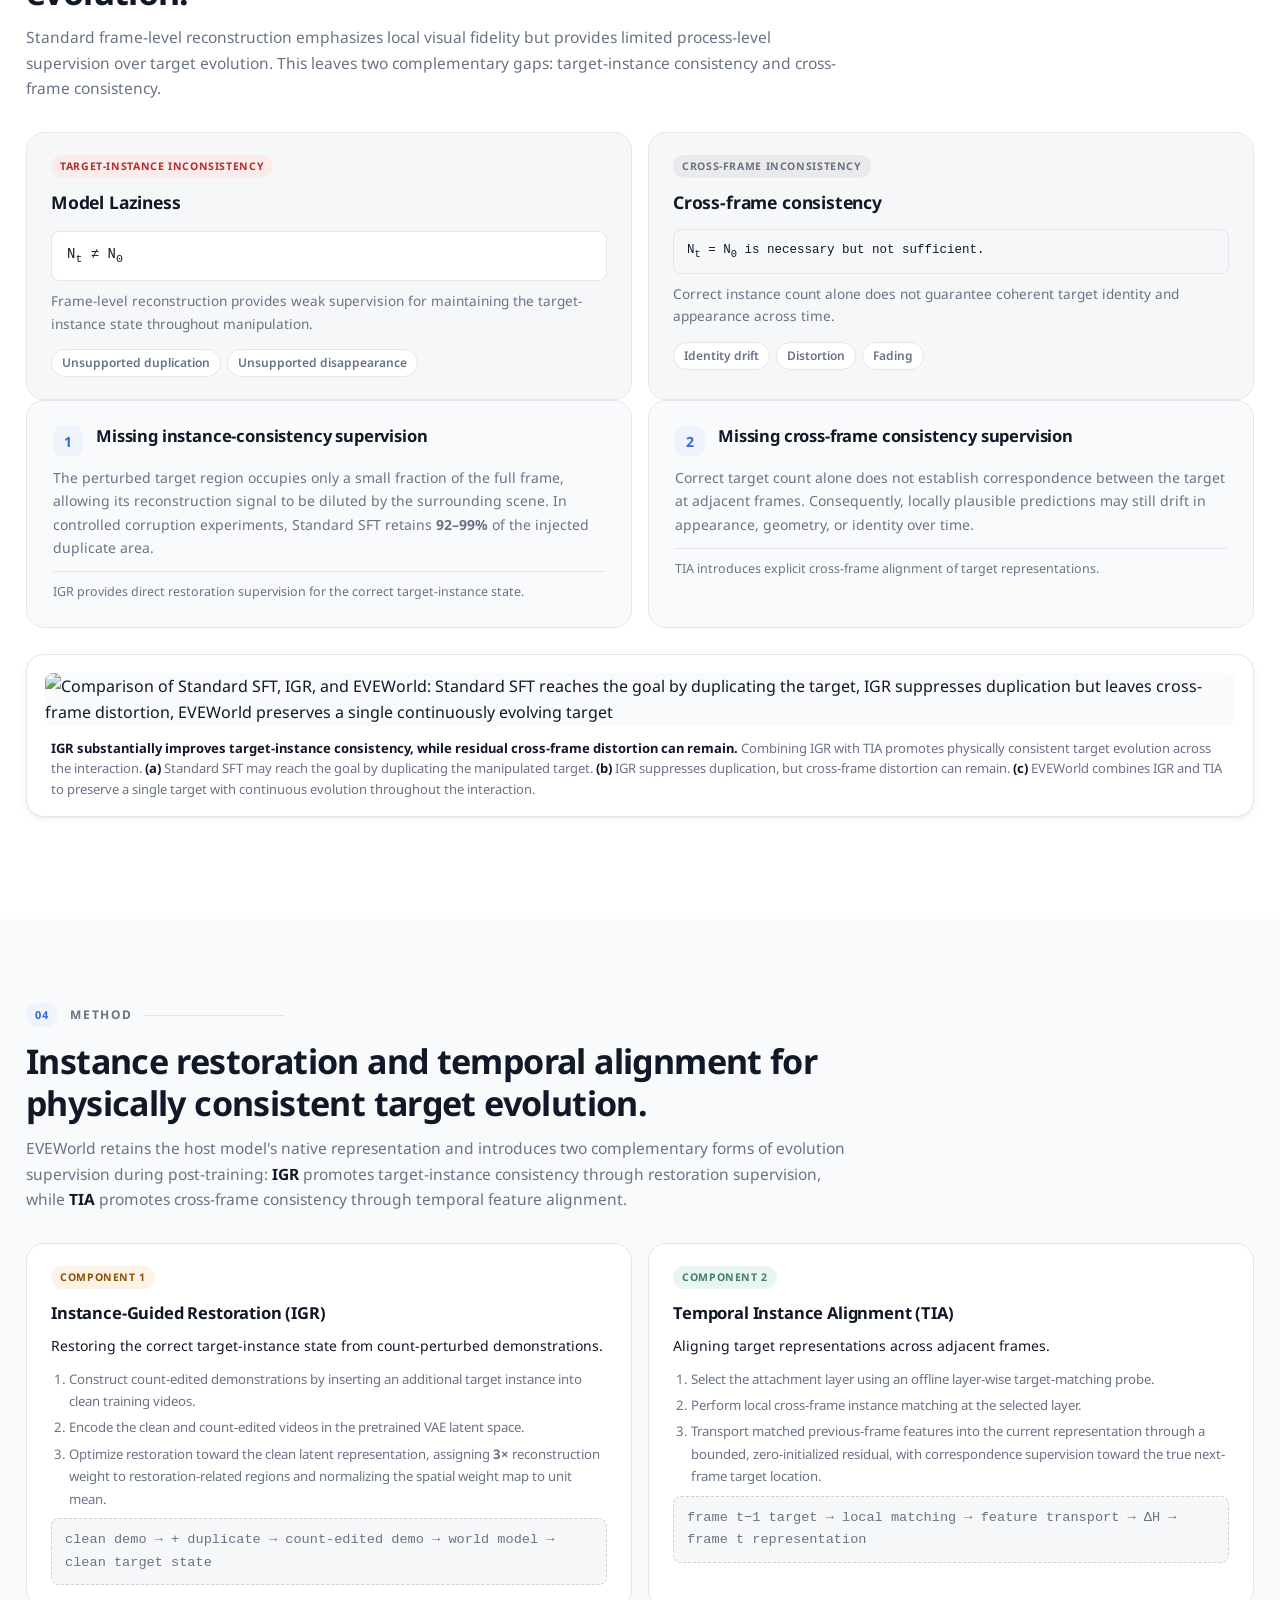
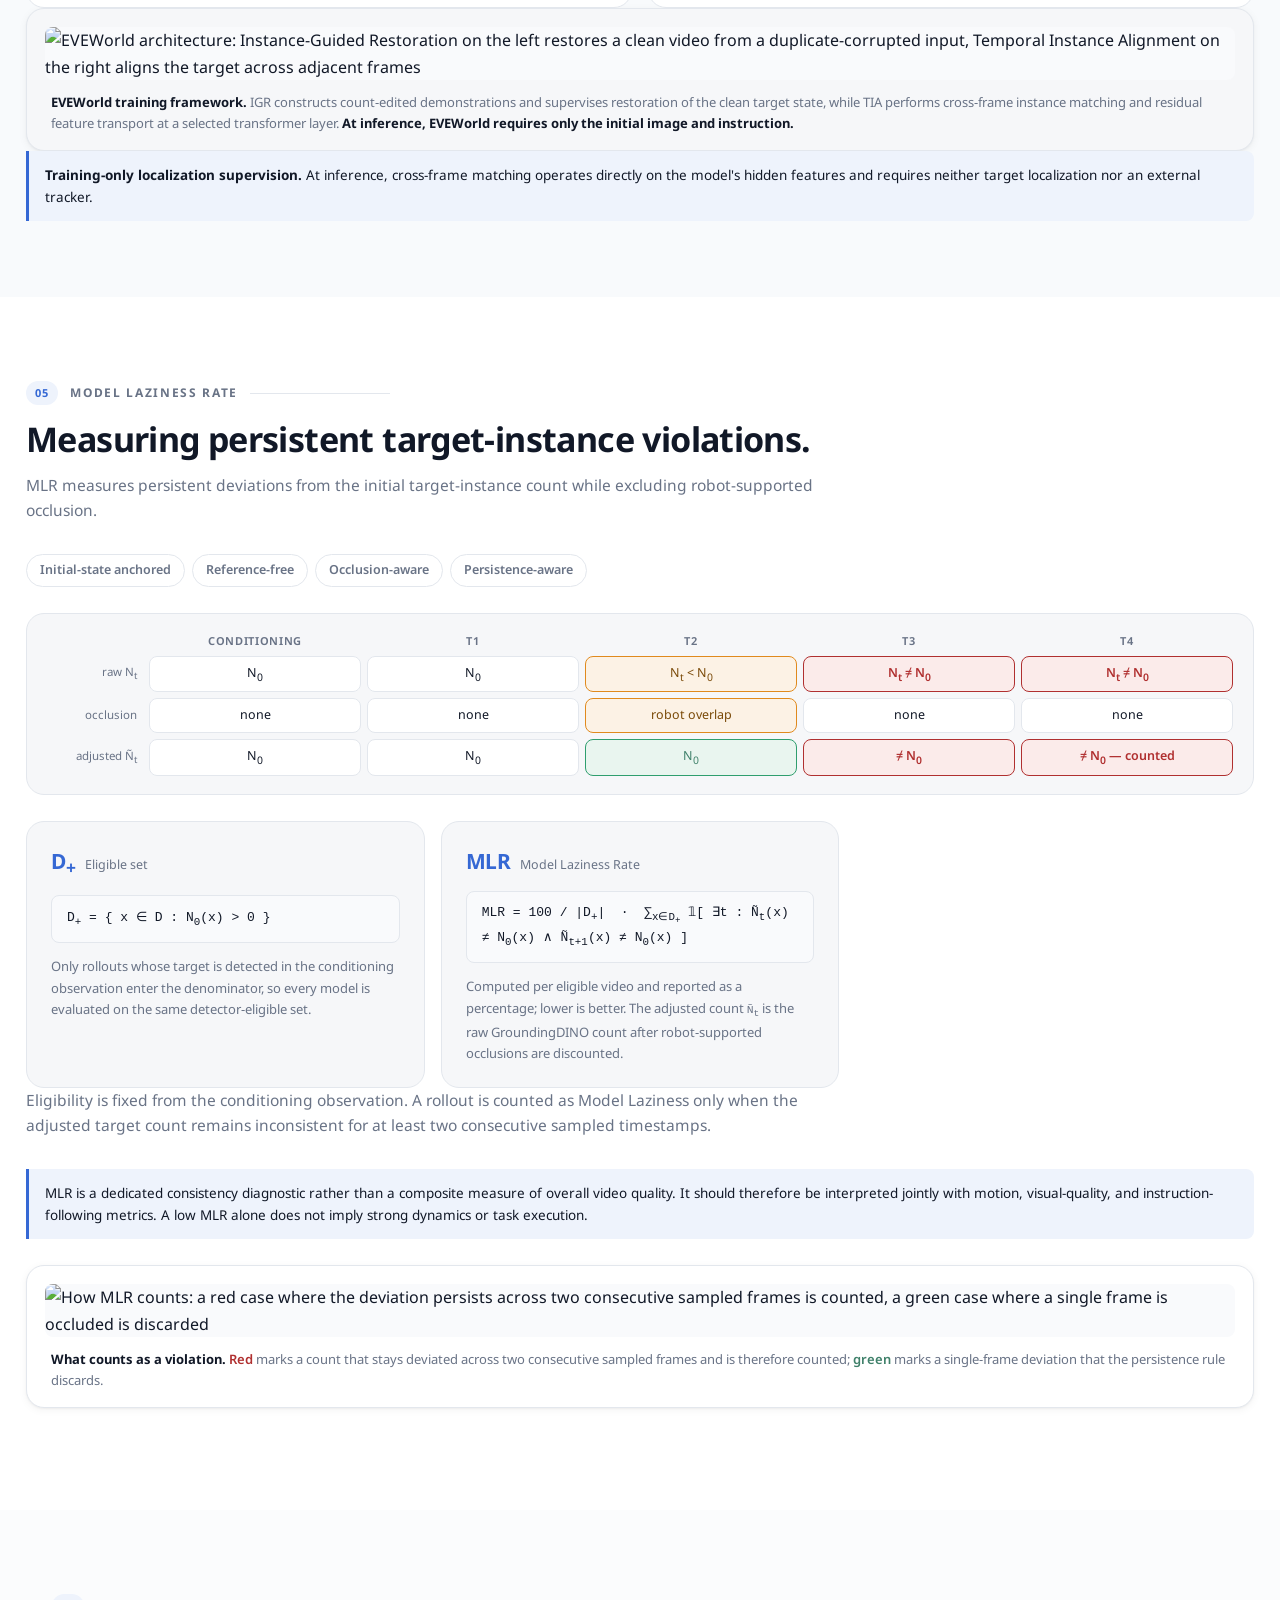
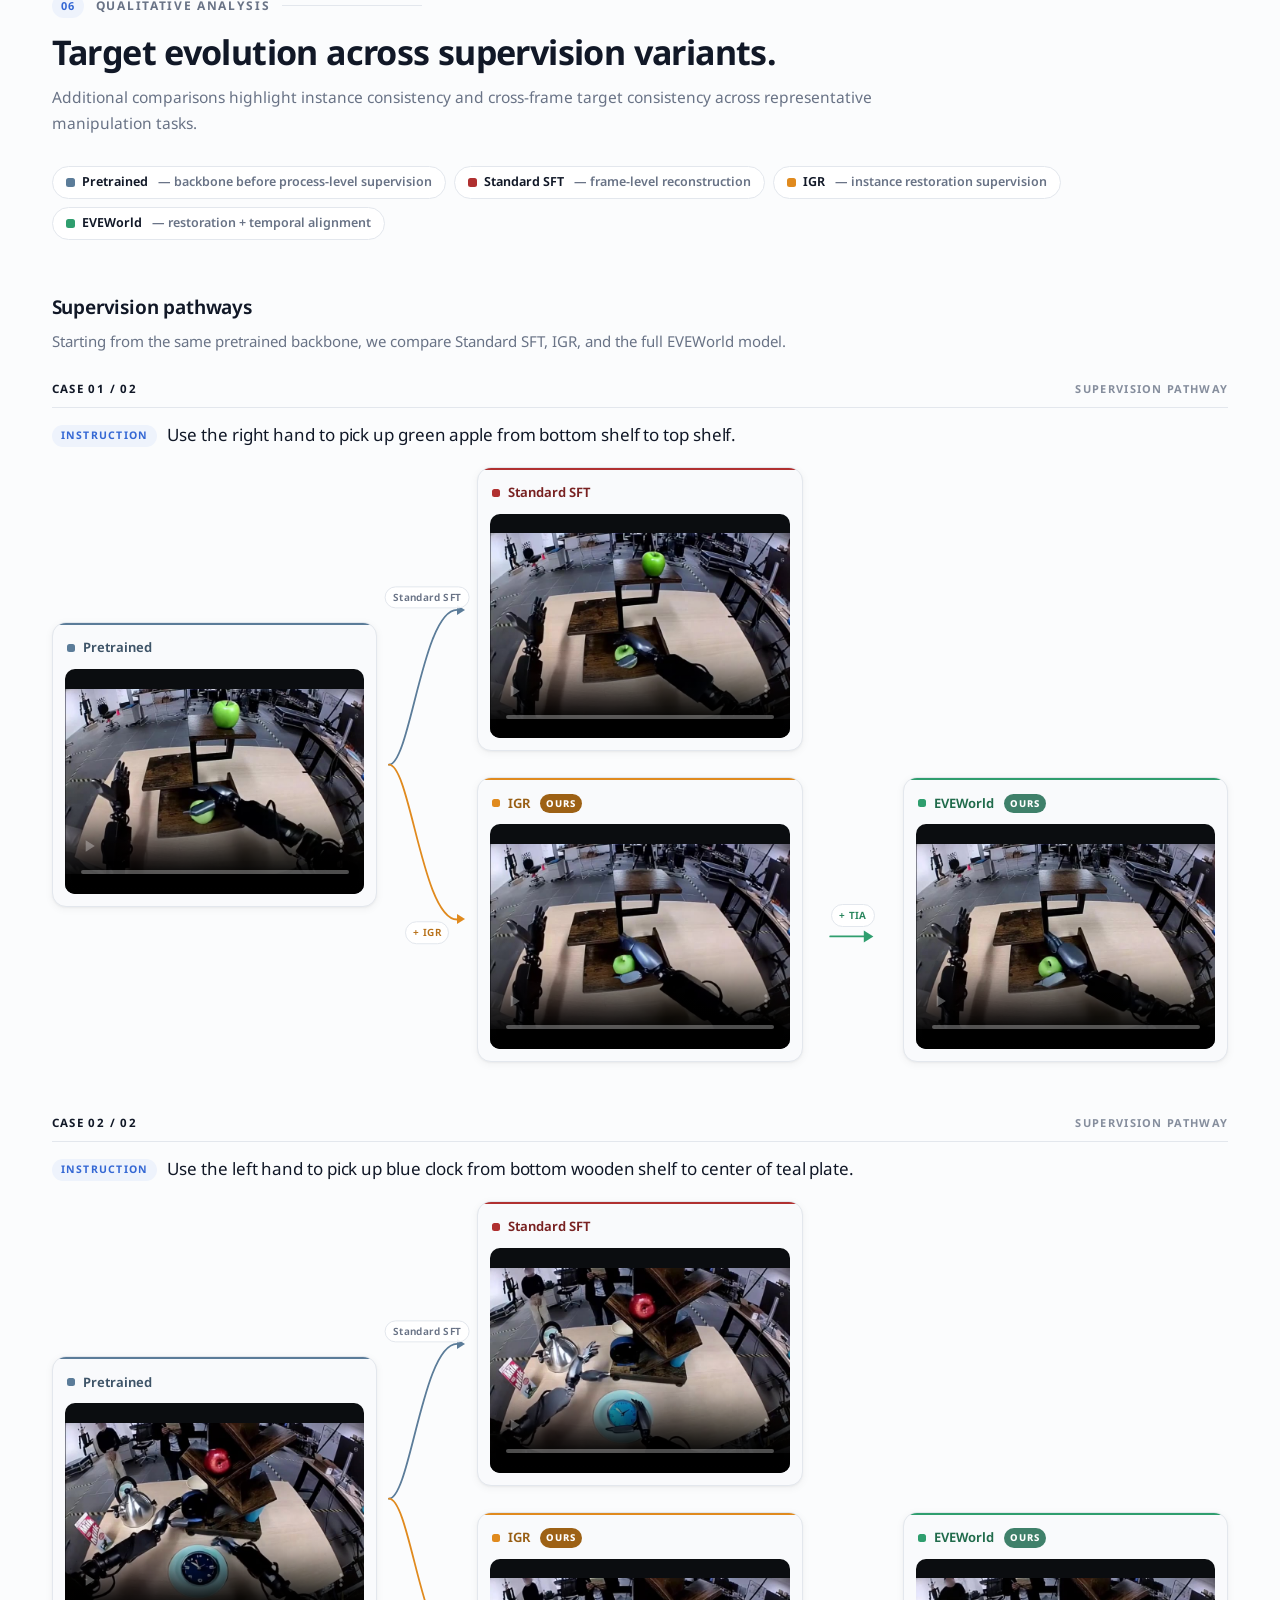
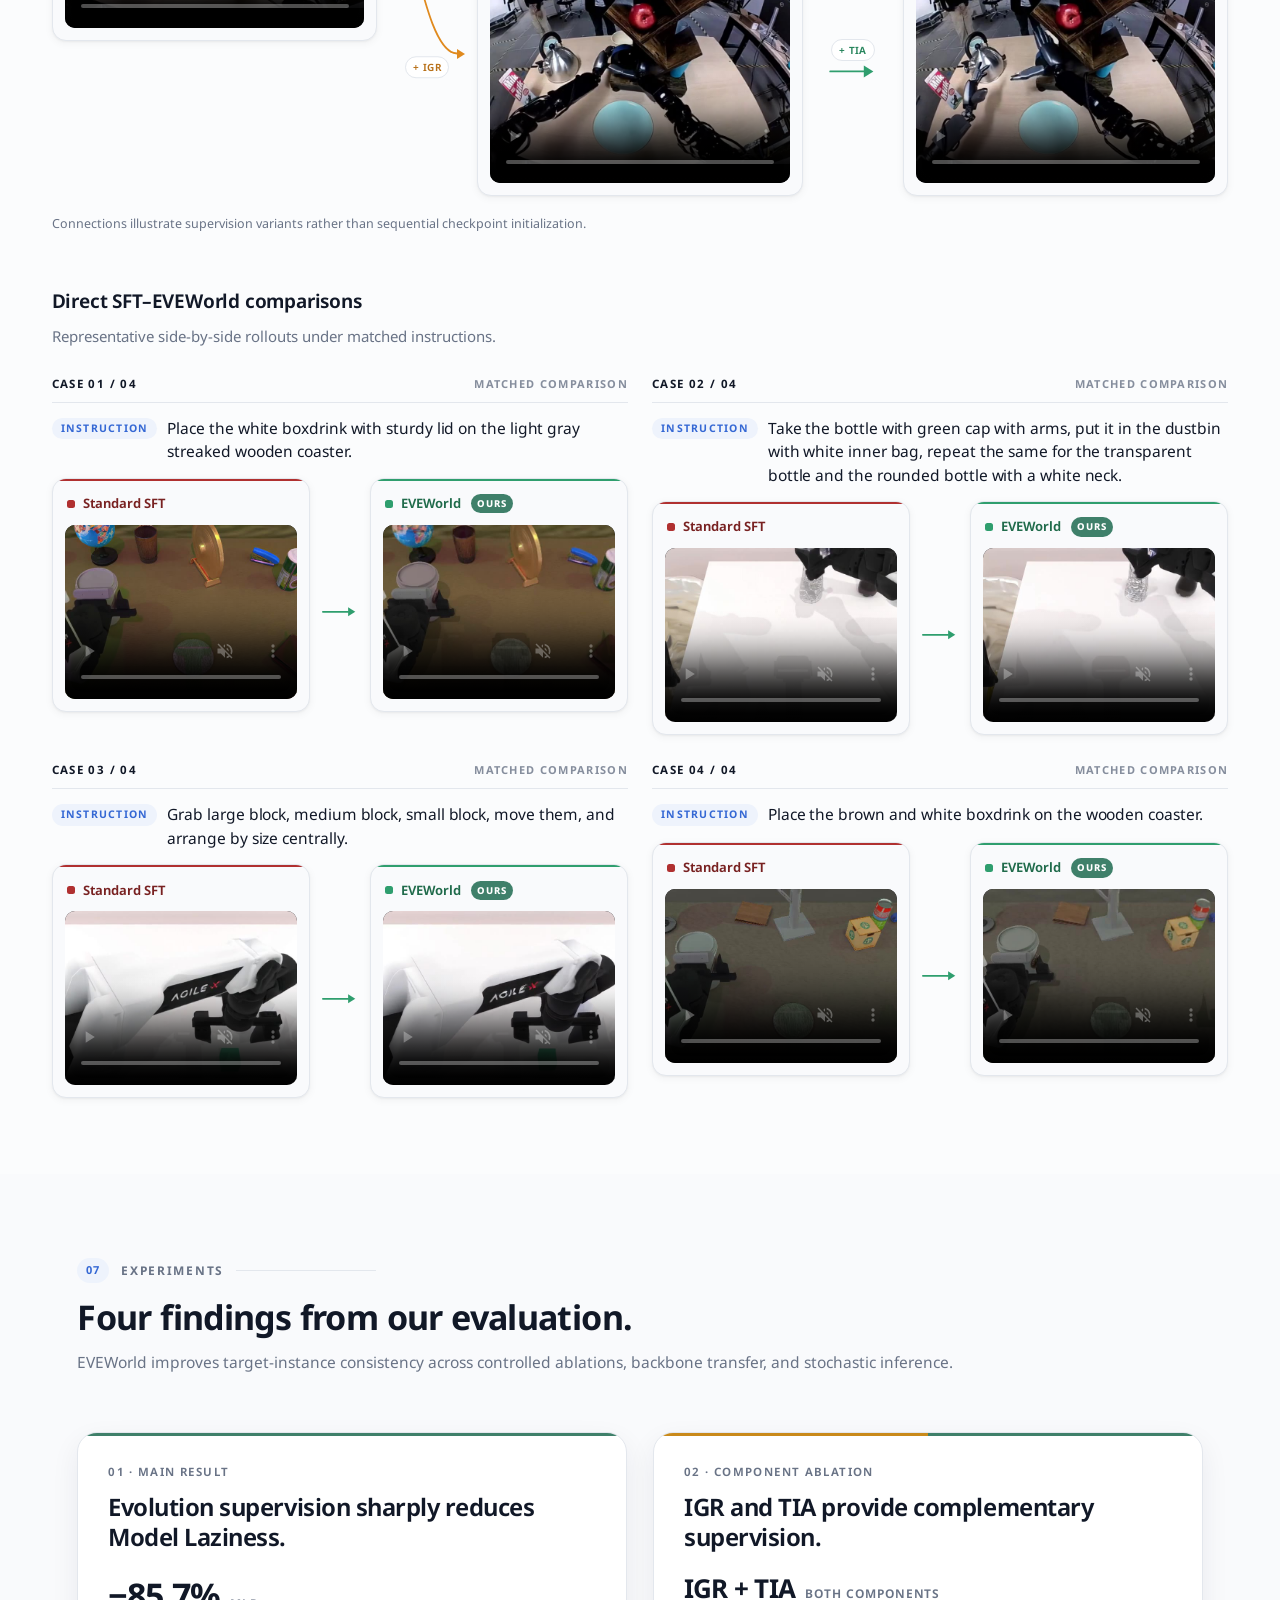
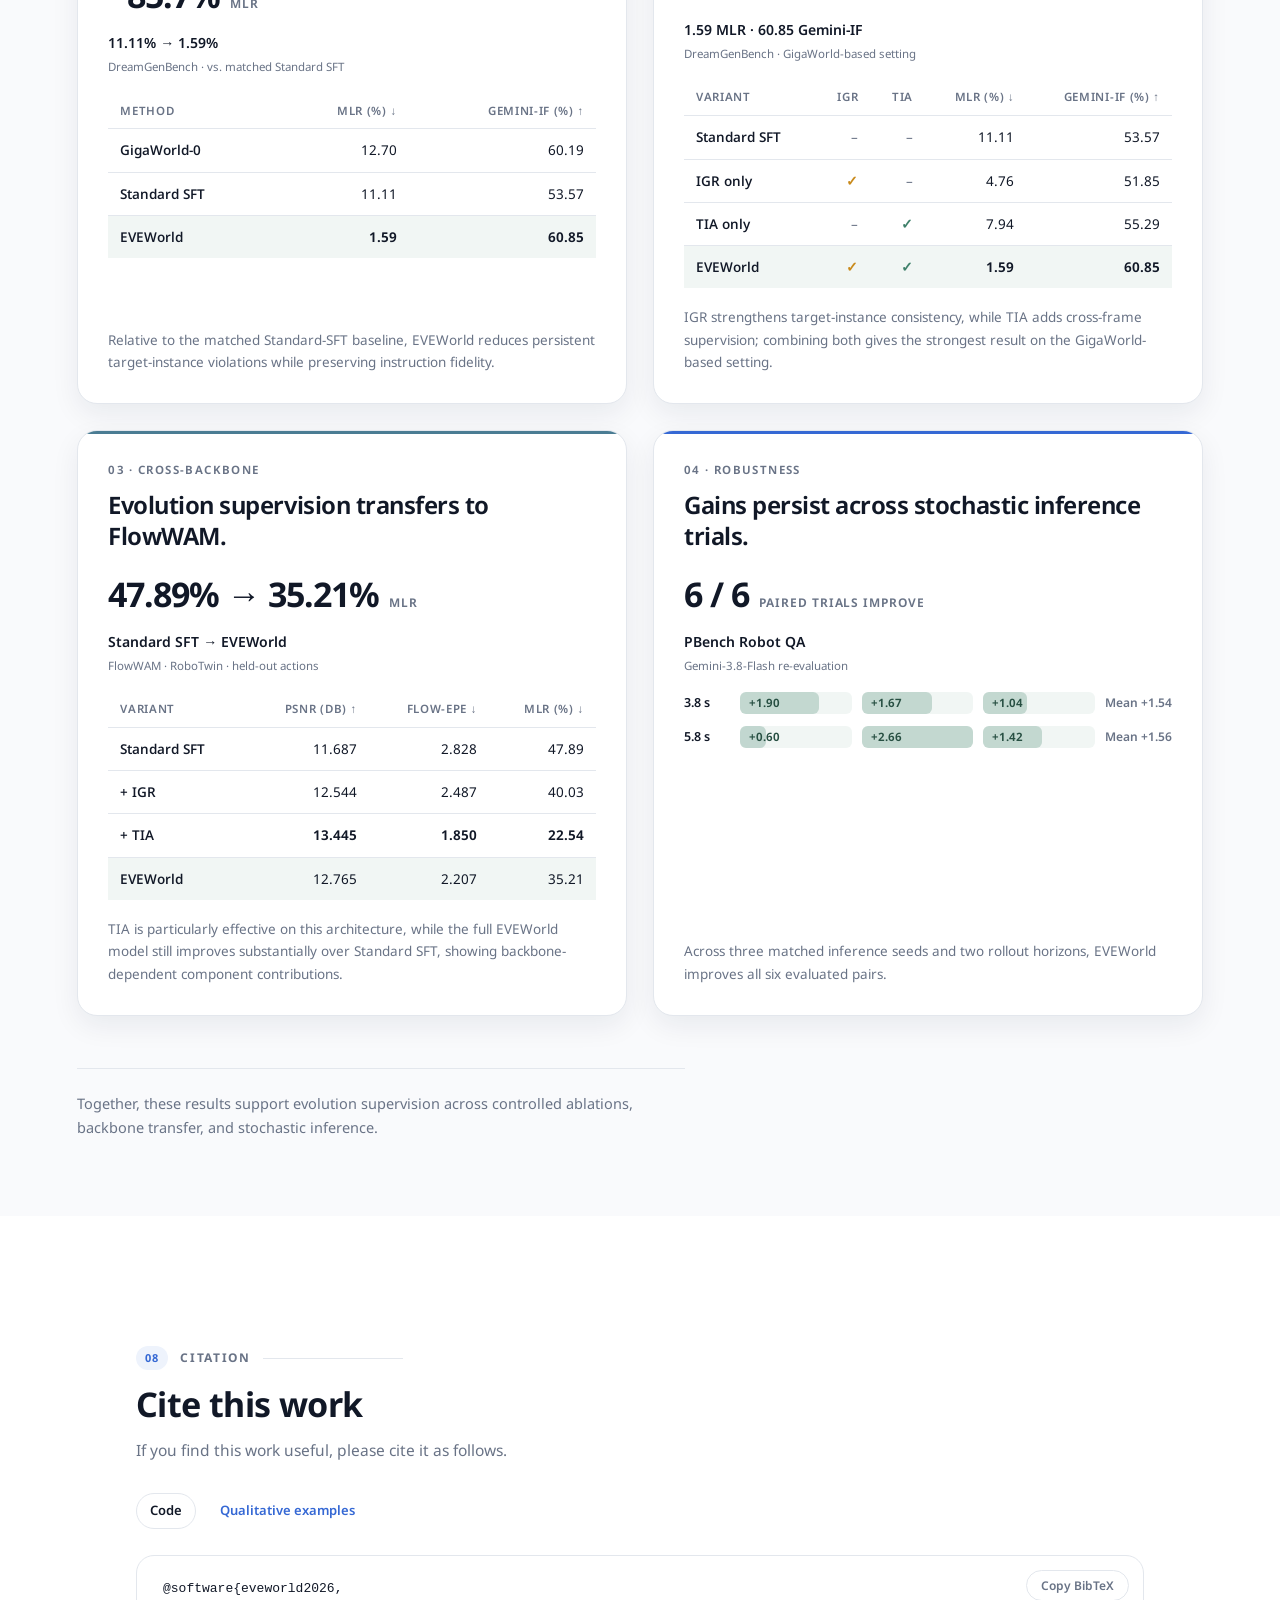
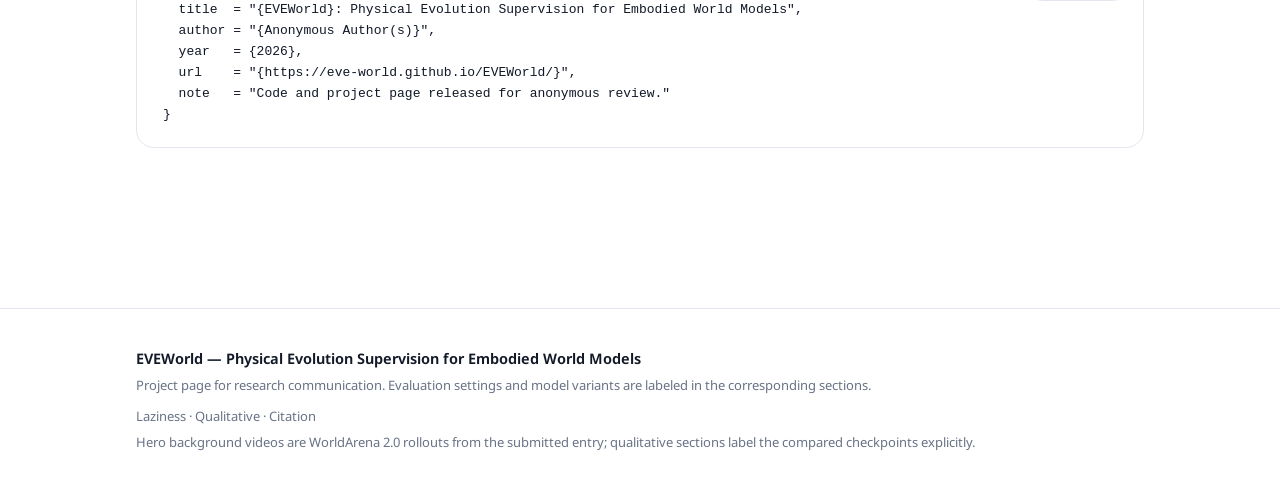
==== commit 93c38f0a: "style: unify the hero CTA into a three-button resource row" ====
--- a/index.html
+++ b/index.html
@@ -12,7 +12,7 @@
        unreachable get the system font stack instantly instead of a white page. -->
   <link href="https://fonts.googleapis.com/css2?family=Noto+Sans:ital,wght@0,300;0,400;0,500;0,600;0,700;1,400&display=swap" rel="stylesheet" media="print" onload="this.media='all'">
   <noscript><link href="https://fonts.googleapis.com/css2?family=Noto+Sans:ital,wght@0,300;0,400;0,500;0,600;0,700;1,400&display=swap" rel="stylesheet"></noscript>
-  <link rel="stylesheet" href="css/style.css?v=14">
+  <link rel="stylesheet" href="css/style.css?v=15">
   <link rel="icon" href="data:image/svg+xml,<svg xmlns='http://www.w3.org/2000/svg' viewBox='0 0 16 16'><rect width='16' height='16' rx='4' fill='%230071e3'/><path d='M6.5 4.5l5.5 3.5-5.5 3.5z' fill='white'/></svg>">
   <link rel="canonical" href="https://eve-world.github.io/EVEWorld/">
   <meta property="og:type" content="website">
@@ -92,14 +92,16 @@
     <p class="hero-value">Process-level supervision for physically consistent target evolution.<span>IGR restores target-instance consistency, while TIA promotes cross-frame target consistency.</span></p>
 
     <div class="hero-cta">
-      <a class="btn primary" href="https://github.com/EVE-World/EVEWorld">
-        <svg viewBox="0 0 16 16" width="14" height="14" fill="currentColor" aria-hidden="true"><path d="M8 0C3.58 0 0 3.58 0 8c0 3.54 2.29 6.53 5.47 7.59.4.07.55-.17.55-.38 0-.19-.01-.82-.01-1.49-2.01.37-2.53-.49-2.69-.94-.09-.23-.48-.94-.82-1.13-.28-.15-.68-.52-.01-.53.63-.01 1.08.58 1.23.82.72 1.21 1.87.87 2.33.66.07-.52.28-.87.51-1.07-1.78-.2-3.64-.89-3.64-3.95 0-.87.31-1.59.82-2.15-.08-.2-.36-1.02.08-2.12 0 0 .67-.21 2.2.82.64-.18 1.32-.27 2-.27s1.36.09 2 .27c1.53-1.04 2.2-.82 2.2-.82.44 1.1.16 1.92.08 2.12.51.56.82 1.27.82 2.15 0 3.07-1.87 3.75-3.65 3.95.29.25.54.73.54 1.48 0 1.07-.01 1.93-.01 2.2 0 .21.15.46.55.38A8.01 8.01 0 0 0 16 8c0-4.42-3.58-8-8-8z"/></svg>
+      <!-- Resource row. To activate the Paper button once the arXiv preprint is live,
+           replace href="#" with the arXiv URL and drop aria-disabled="true" on that line. -->
+      <a class="btn navy" href="#" aria-disabled="true" title="arXiv link coming soon" aria-label="Paper — arXiv link coming soon">
+        <svg viewBox="0 0 16 16" width="16" height="16" fill="currentColor" aria-hidden="true"><path d="M9.1 1H4.4A1.4 1.4 0 0 0 3 2.4v11.2A1.4 1.4 0 0 0 4.4 15h7.2a1.4 1.4 0 0 0 1.4-1.4V4.9L9.1 1zm0 1.6 2.3 2.3H9.1V2.6z"/><path d="M5.4 7.4h5.2v1.1H5.4zM5.4 9.9h3.6v1.1H5.4z"/></svg>
+        Paper</a>
+      <a class="btn navy" href="https://github.com/EVE-World/EVEWorld">
+        <svg viewBox="0 0 16 16" width="16" height="16" fill="currentColor" aria-hidden="true"><path d="M8 0C3.58 0 0 3.58 0 8c0 3.54 2.29 6.53 5.47 7.59.4.07.55-.17.55-.38 0-.19-.01-.82-.01-1.49-2.01.37-2.53-.49-2.69-.94-.09-.23-.48-.94-.82-1.13-.28-.15-.68-.52-.01-.53.63-.01 1.08.58 1.23.82.72 1.21 1.87.87 2.33.66.07-.52.28-.87.51-1.07-1.78-.2-3.64-.89-3.64-3.95 0-.87.31-1.59.82-2.15-.08-.2-.36-1.02.08-2.12 0 0 .67-.21 2.2.82.64-.18 1.32-.27 2-.27s1.36.09 2 .27c1.53-1.04 2.2-.82 2.2-.82.44 1.1.16 1.92.08 2.12.51.56.82 1.27.82 2.15 0 3.07-1.87 3.75-3.65 3.95.29.25.54.73.54 1.48 0 1.07-.01 1.93-.01 2.2 0 .21.15.46.55.38A8.01 8.01 0 0 0 16 8c0-4.42-3.58-8-8-8z"/></svg>
         Code</a>
-      <a class="btn ghost" href="#comparison">
-        <svg viewBox="0 0 16 16" width="14" height="14" fill="none" stroke="currentColor" stroke-width="1.4" aria-hidden="true"><circle cx="8" cy="8" r="6.5"/><path d="M6.6 5.4l4 2.6-4 2.6z" fill="currentColor" stroke="none"/></svg>
-        Qualitative comparisons</a>
-      <a class="btn ghost" href="#citation">
-        <svg viewBox="0 0 16 16" width="14" height="14" fill="currentColor" aria-hidden="true"><path d="M2.5 2A1.5 1.5 0 0 0 1 3.5v9A1.5 1.5 0 0 0 2.5 14h4v-1.3h-4a.2.2 0 0 1-.2-.2v-9a.2.2 0 0 1 .2-.2h4V2h-4zM10.5 2l4 4v8a1 1 0 0 1-1 1h-4a1 1 0 0 1-1-1V3a1 1 0 0 1 1-1h1zm-.2 1.4V6h2.4l-2.4-2.6z"/></svg>
+      <a class="btn navy" href="#citation">
+        <svg viewBox="0 0 24 24" width="16" height="16" fill="currentColor" aria-hidden="true"><path d="M6 17h3l2-4V7H5v6h3l-2 4zm8 0h3l2-4V7h-6v6h3l-2 4z"/></svg>
         BibTeX</a>
     </div>
 
@@ -801,6 +803,6 @@
   </div>
 </footer>
 
-<script src="js/main.js?v=14" defer></script>
+<script src="js/main.js?v=15" defer></script>
 </body>
 </html>
--- a/css/style.css
+++ b/css/style.css
@@ -2004,3 +2004,36 @@
 .hm .hm-k { color: #66717F; }
 .hm .hm-m { color: #273244; }
 .hm .hm-x { color: #77808D; }
+
+/* ---------- v13: hero resource row — one unified dark-navy button family ---------- */
+
+.hero-cta { gap: 24px; align-items: center; margin-top: 34px; margin-bottom: 44px; }
+
+.btn.navy {
+  padding: 15px 26px; border: 1px solid transparent; border-radius: 18px;
+  background: #1B2942; color: #FFFFFF;
+  font-size: clamp(16px, 1.3vw, 18px); font-weight: 700; letter-spacing: -.01em;
+  gap: 12px; box-shadow: 0 10px 24px rgba(16, 24, 40, .14);
+}
+.btn.navy svg { flex: none; }
+.btn.navy:hover {
+  background: #223250; border-color: transparent; color: #FFFFFF;
+  transform: translateY(-1px); box-shadow: 0 14px 28px rgba(16, 24, 40, .18);
+}
+.btn.navy:active { transform: translateY(0); box-shadow: 0 10px 24px rgba(16, 24, 40, .14); }
+.btn.navy:focus-visible { outline: 2px solid var(--c-blue); outline-offset: 3px; }
+
+/* Paper: rendered now, activated by filling the arXiv URL in index.html */
+.btn.navy[aria-disabled="true"] {
+  opacity: .88; cursor: not-allowed;
+  box-shadow: 0 8px 20px rgba(16, 24, 40, .11);
+}
+.btn.navy[aria-disabled="true"]:hover {
+  background: #1B2942; transform: none;
+  box-shadow: 0 8px 20px rgba(16, 24, 40, .11);
+}
+
+@media (max-width: 620px) {
+  .hero-cta { gap: 14px; }
+  .btn.navy { padding: 14px 22px; font-size: 16px; }
+}
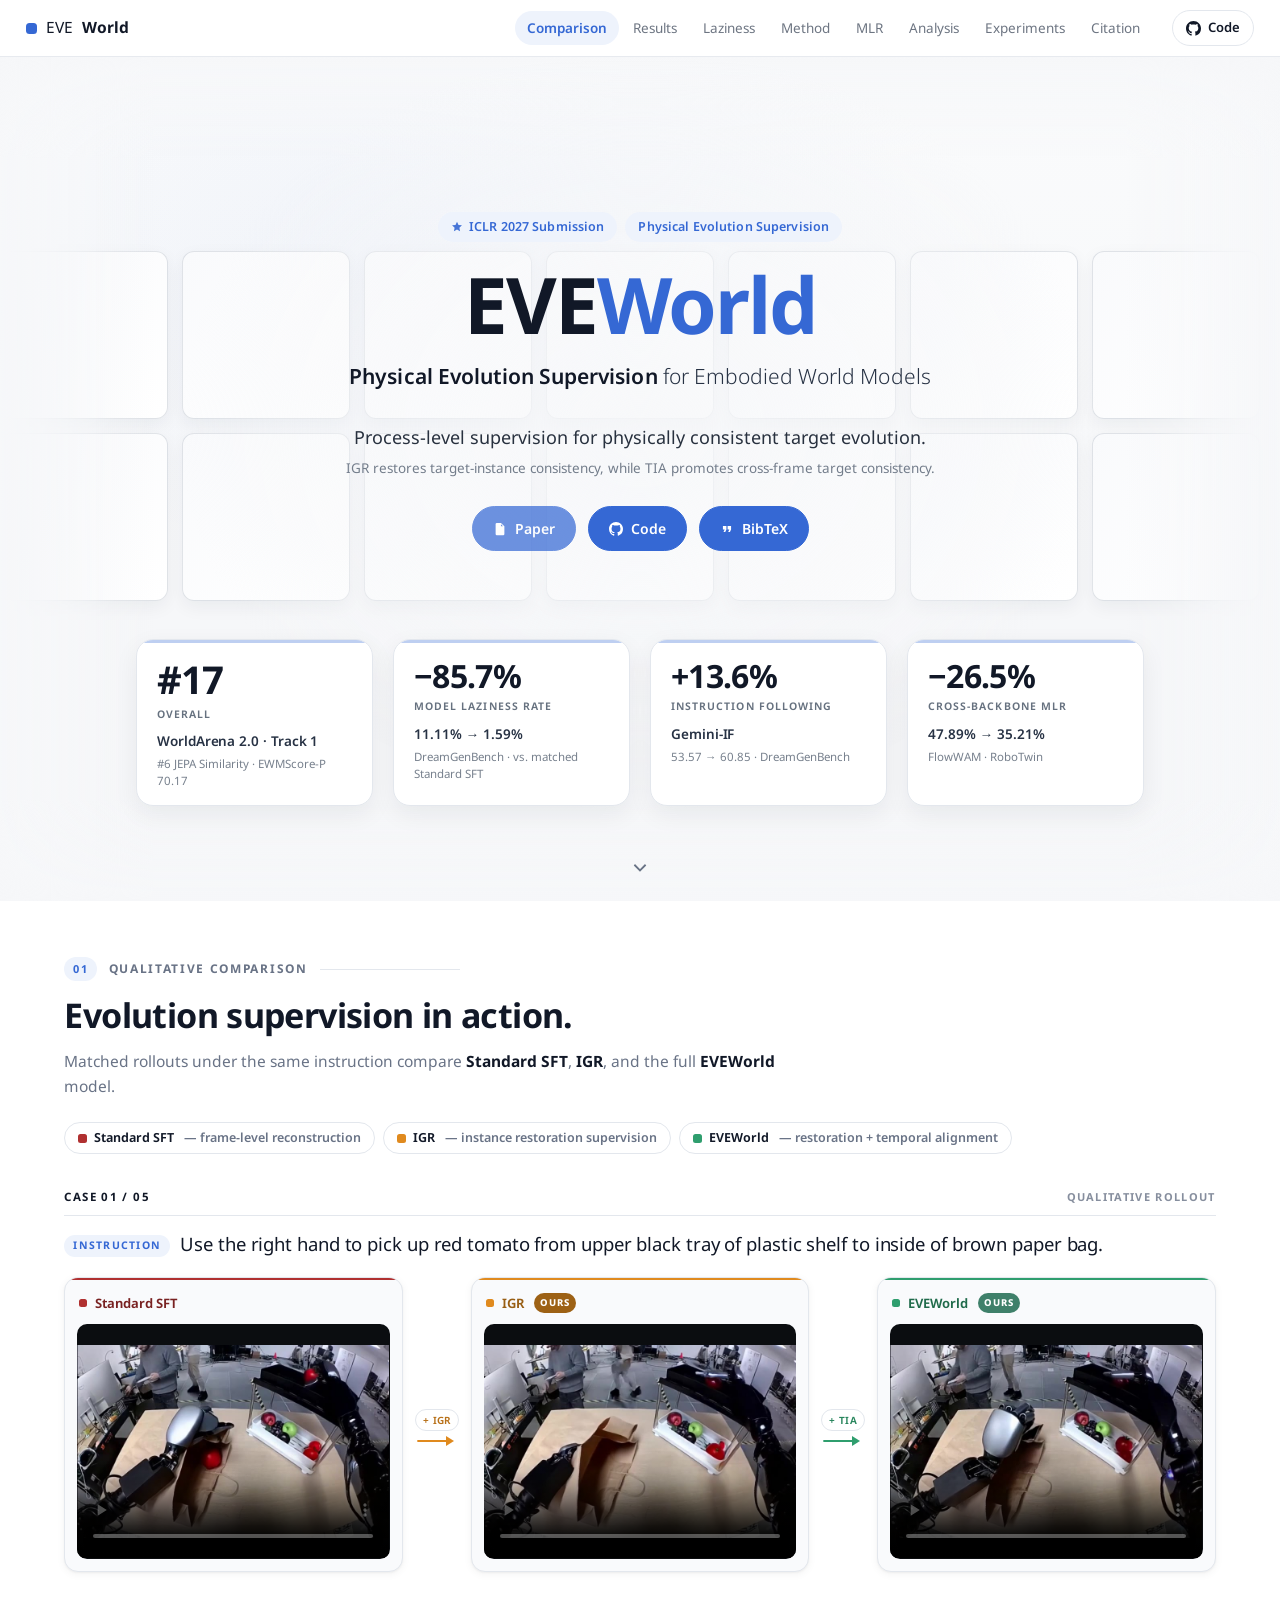
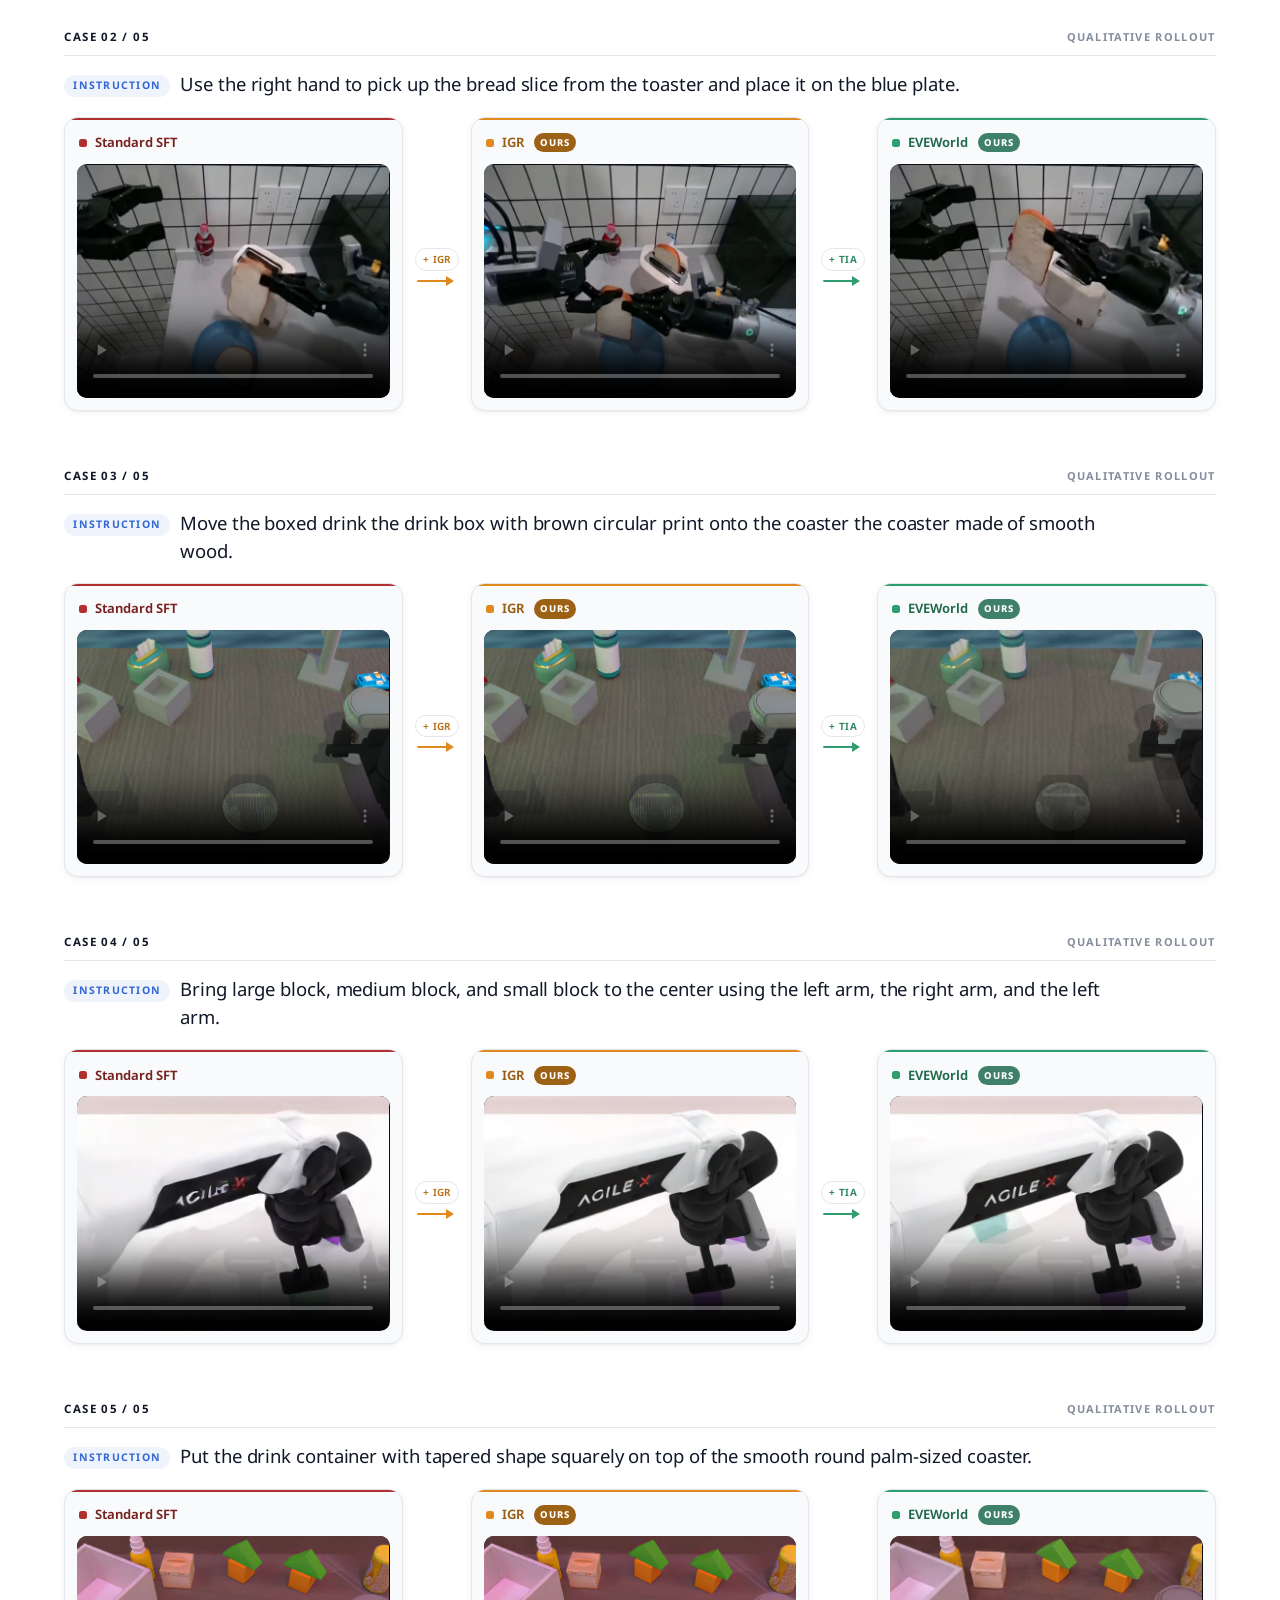
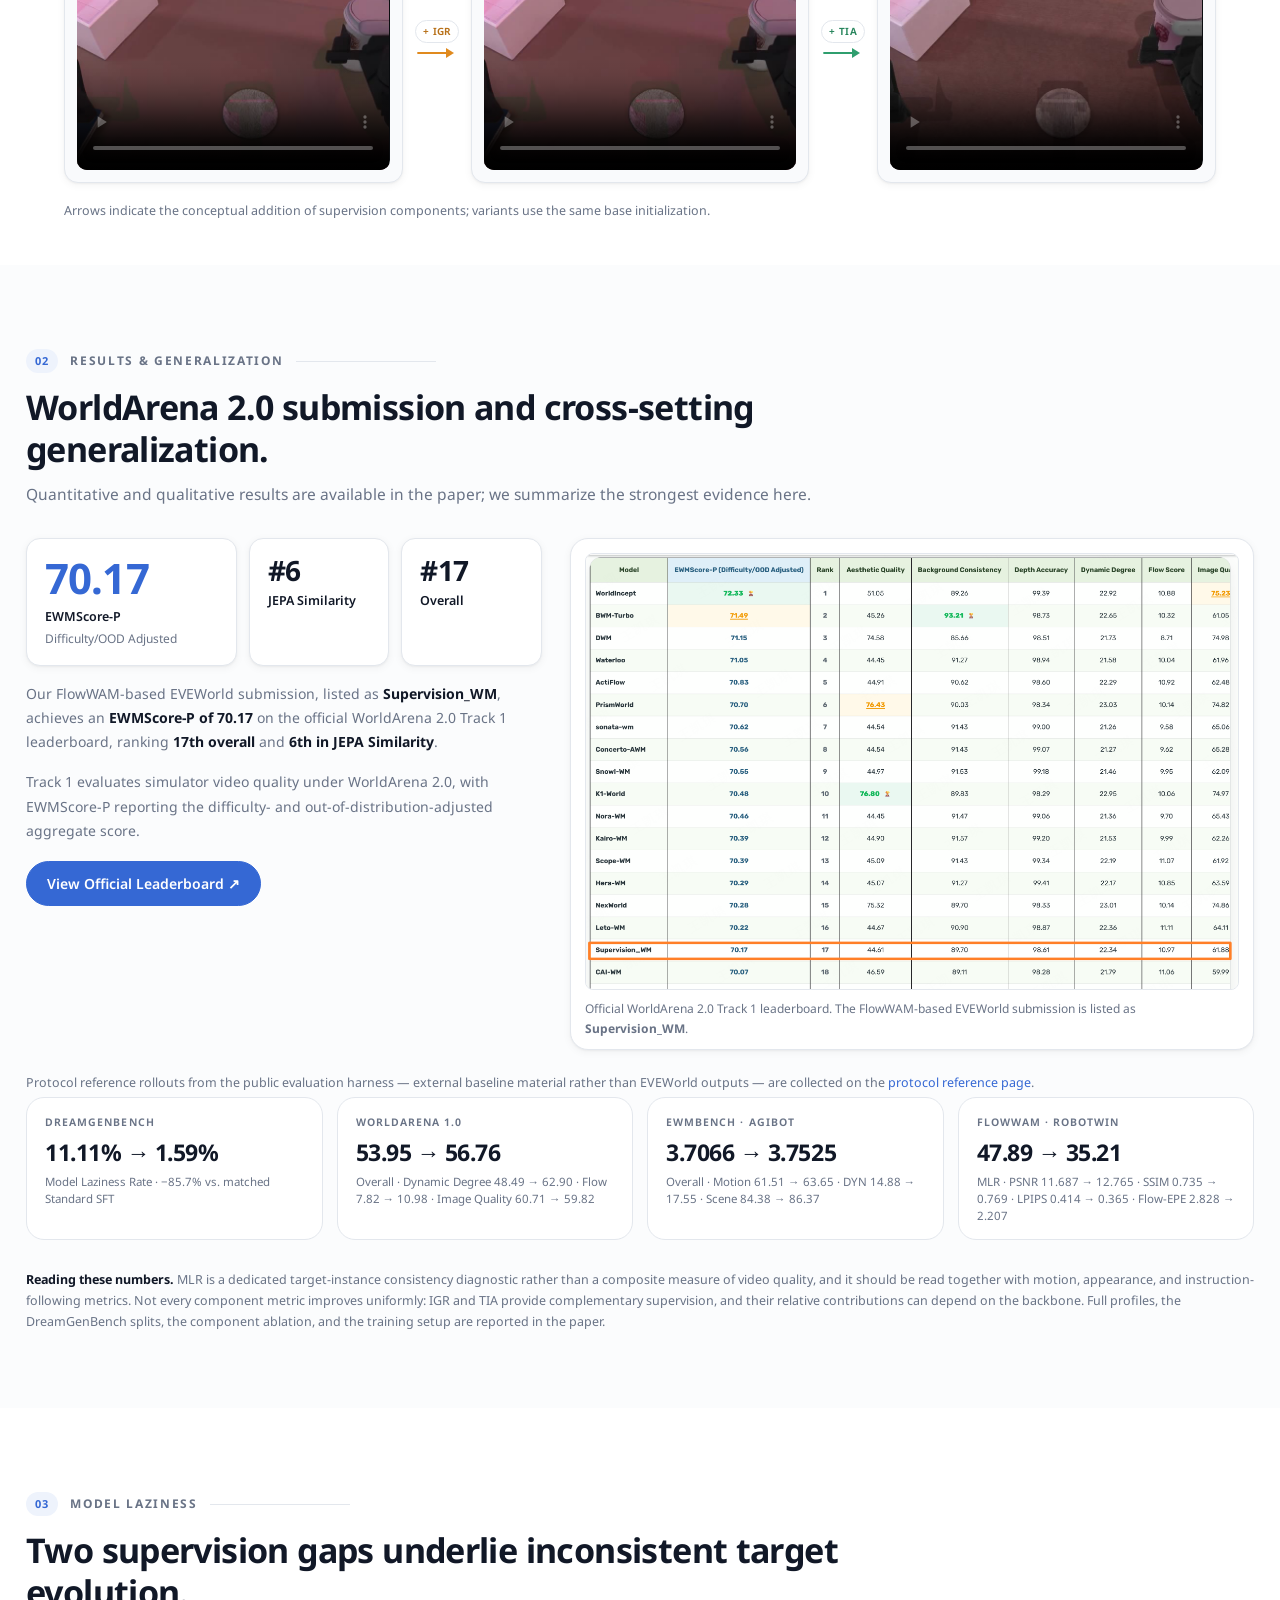
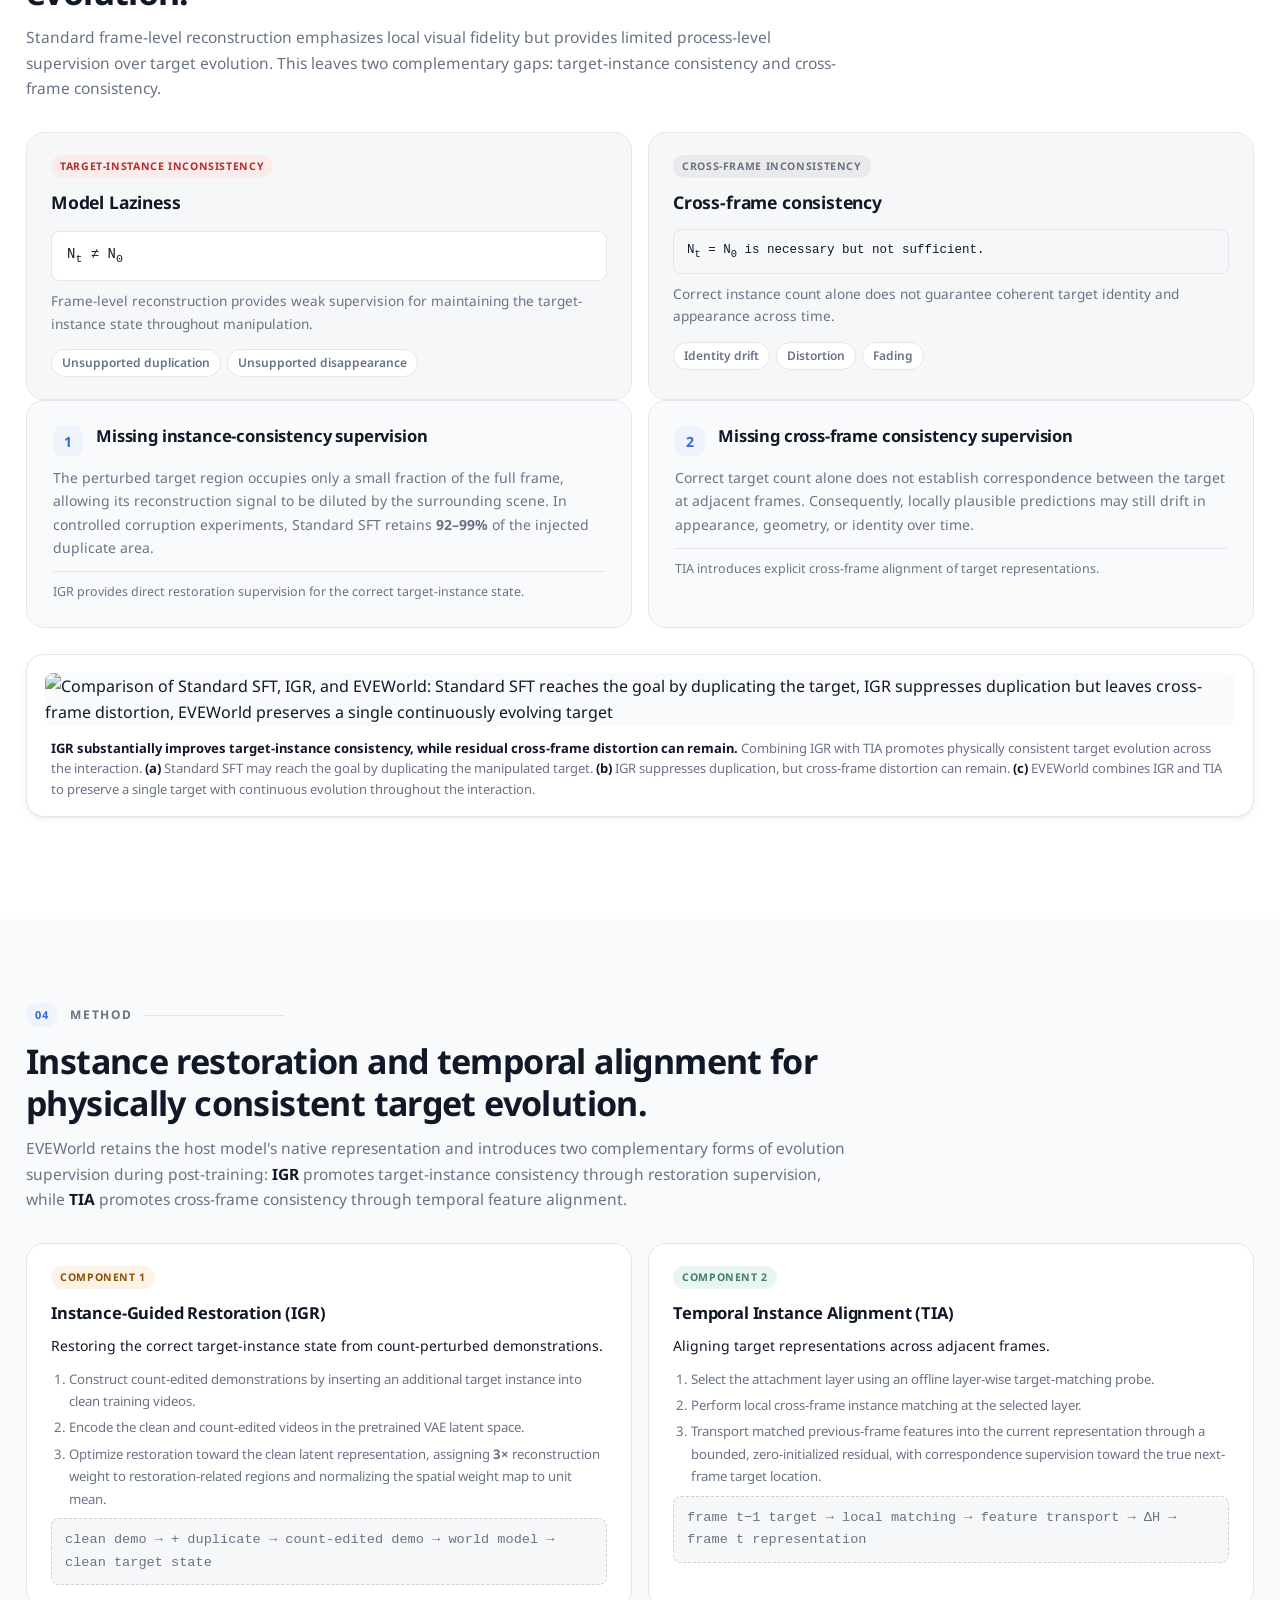
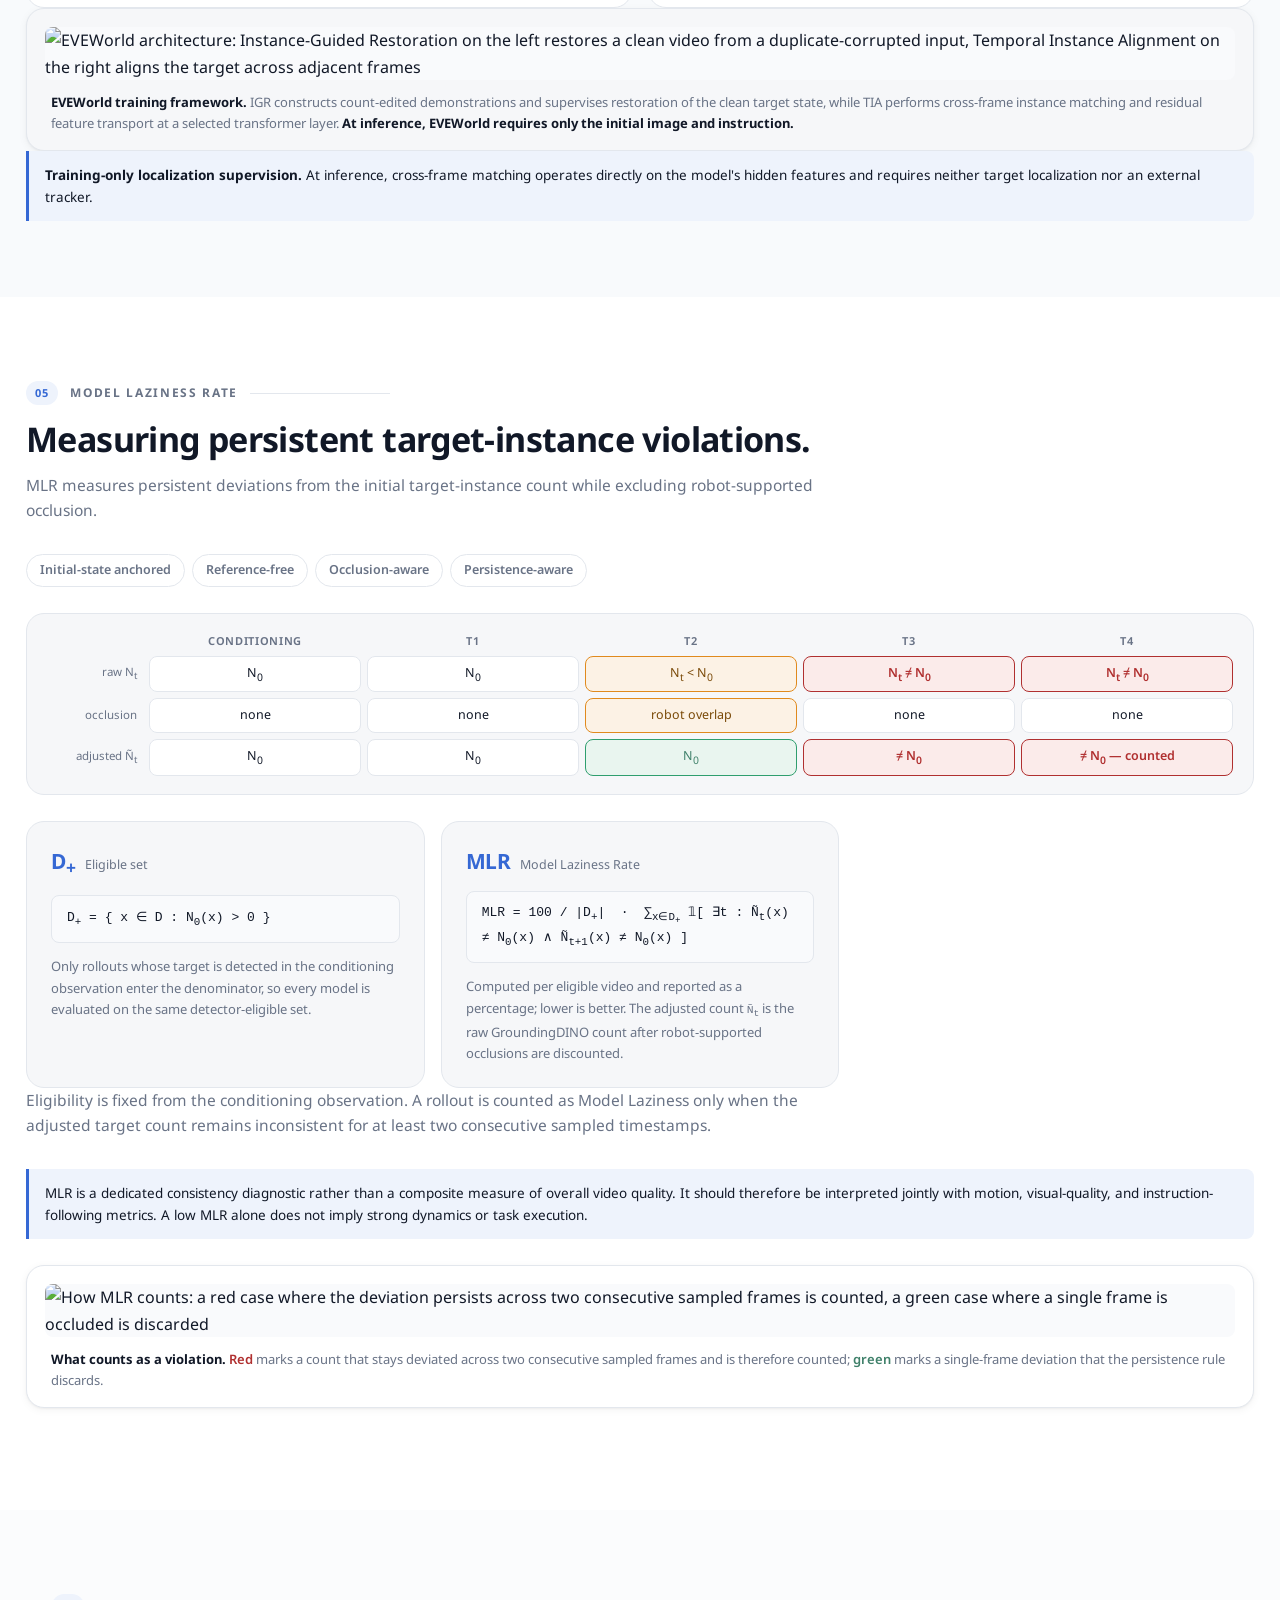
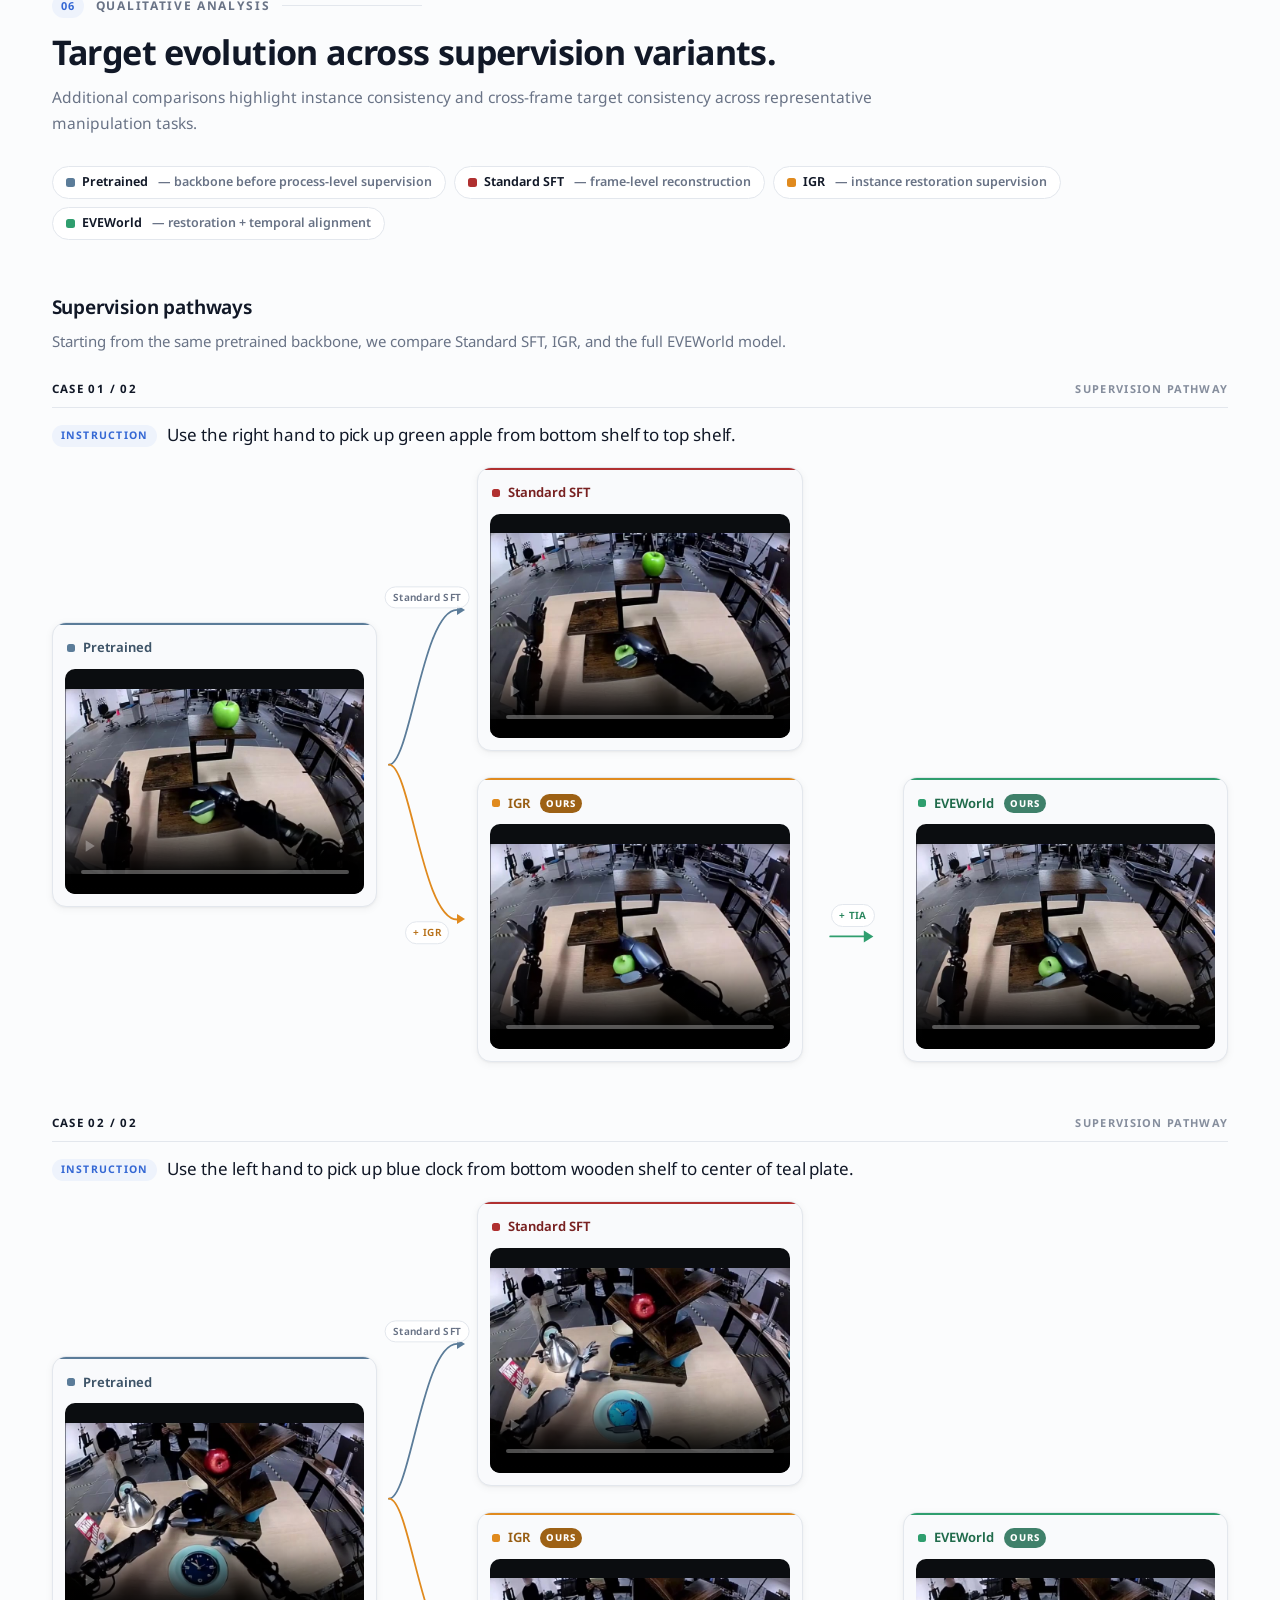
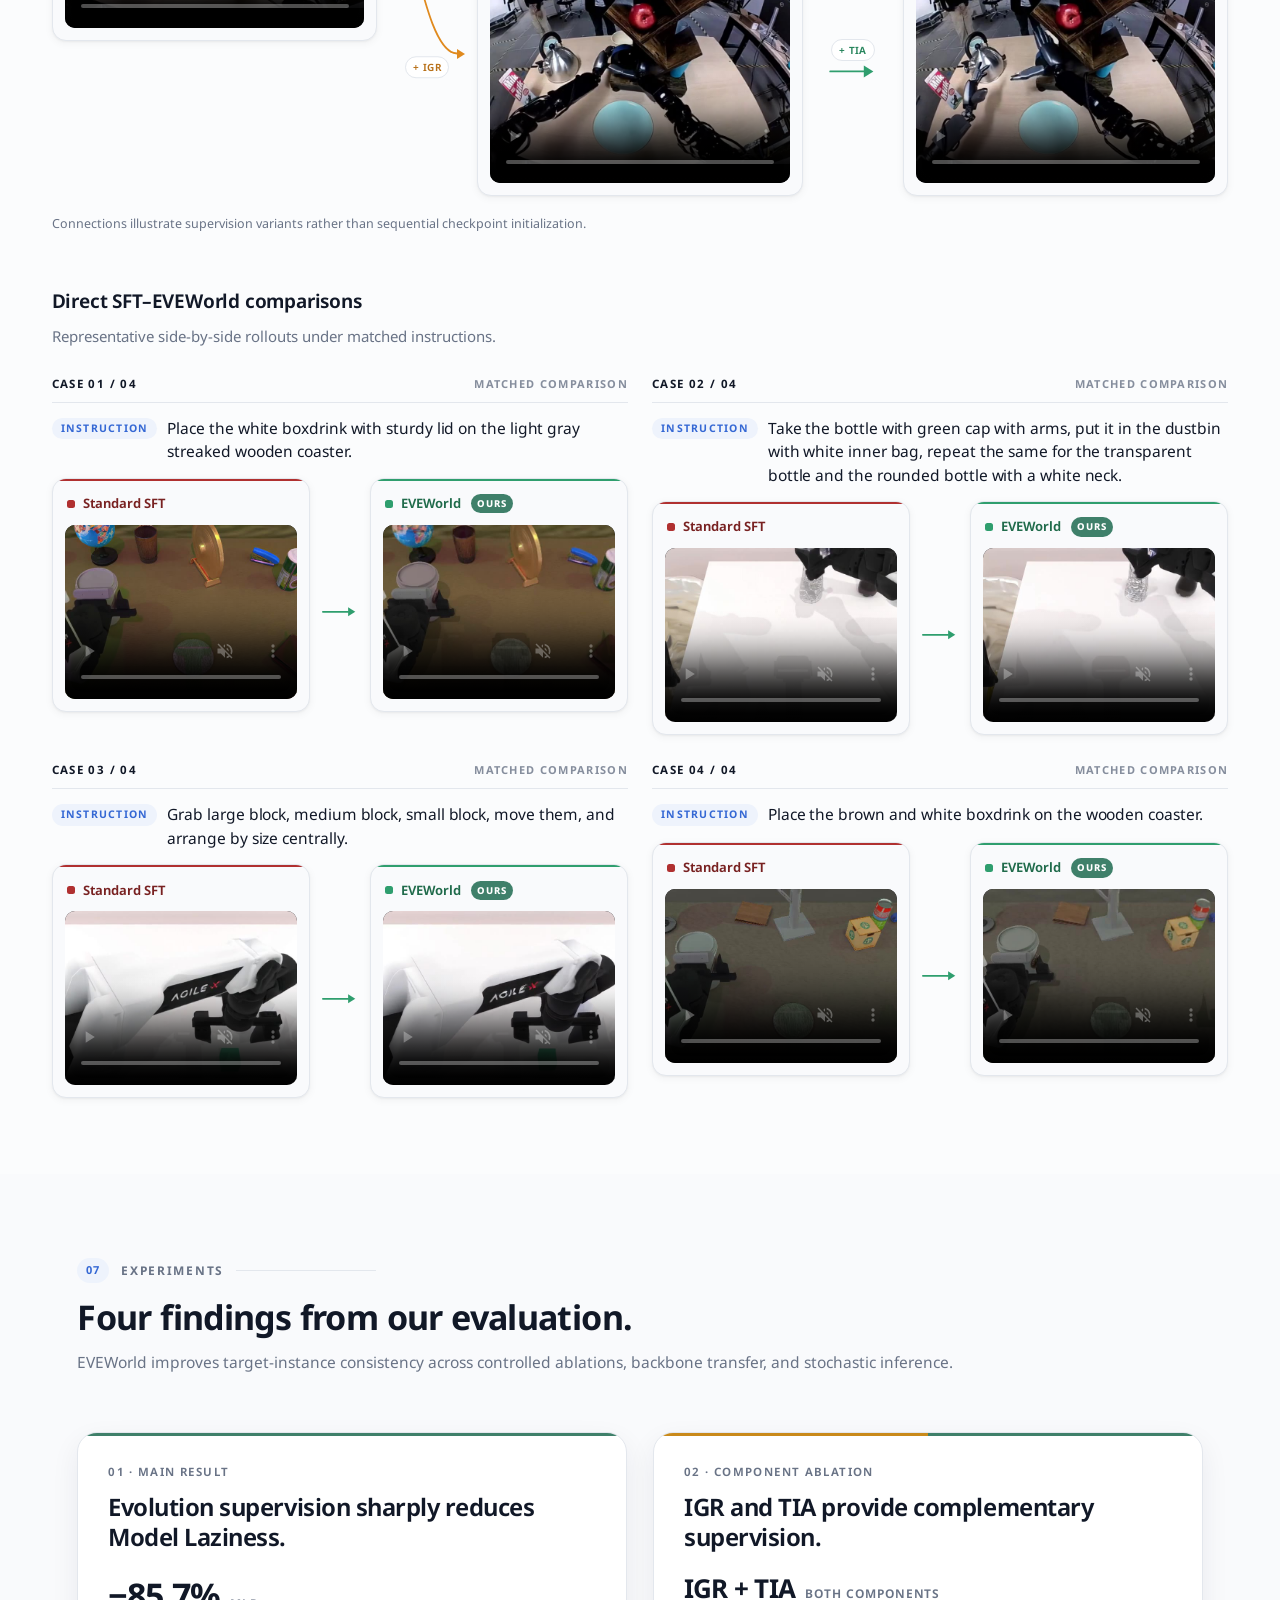
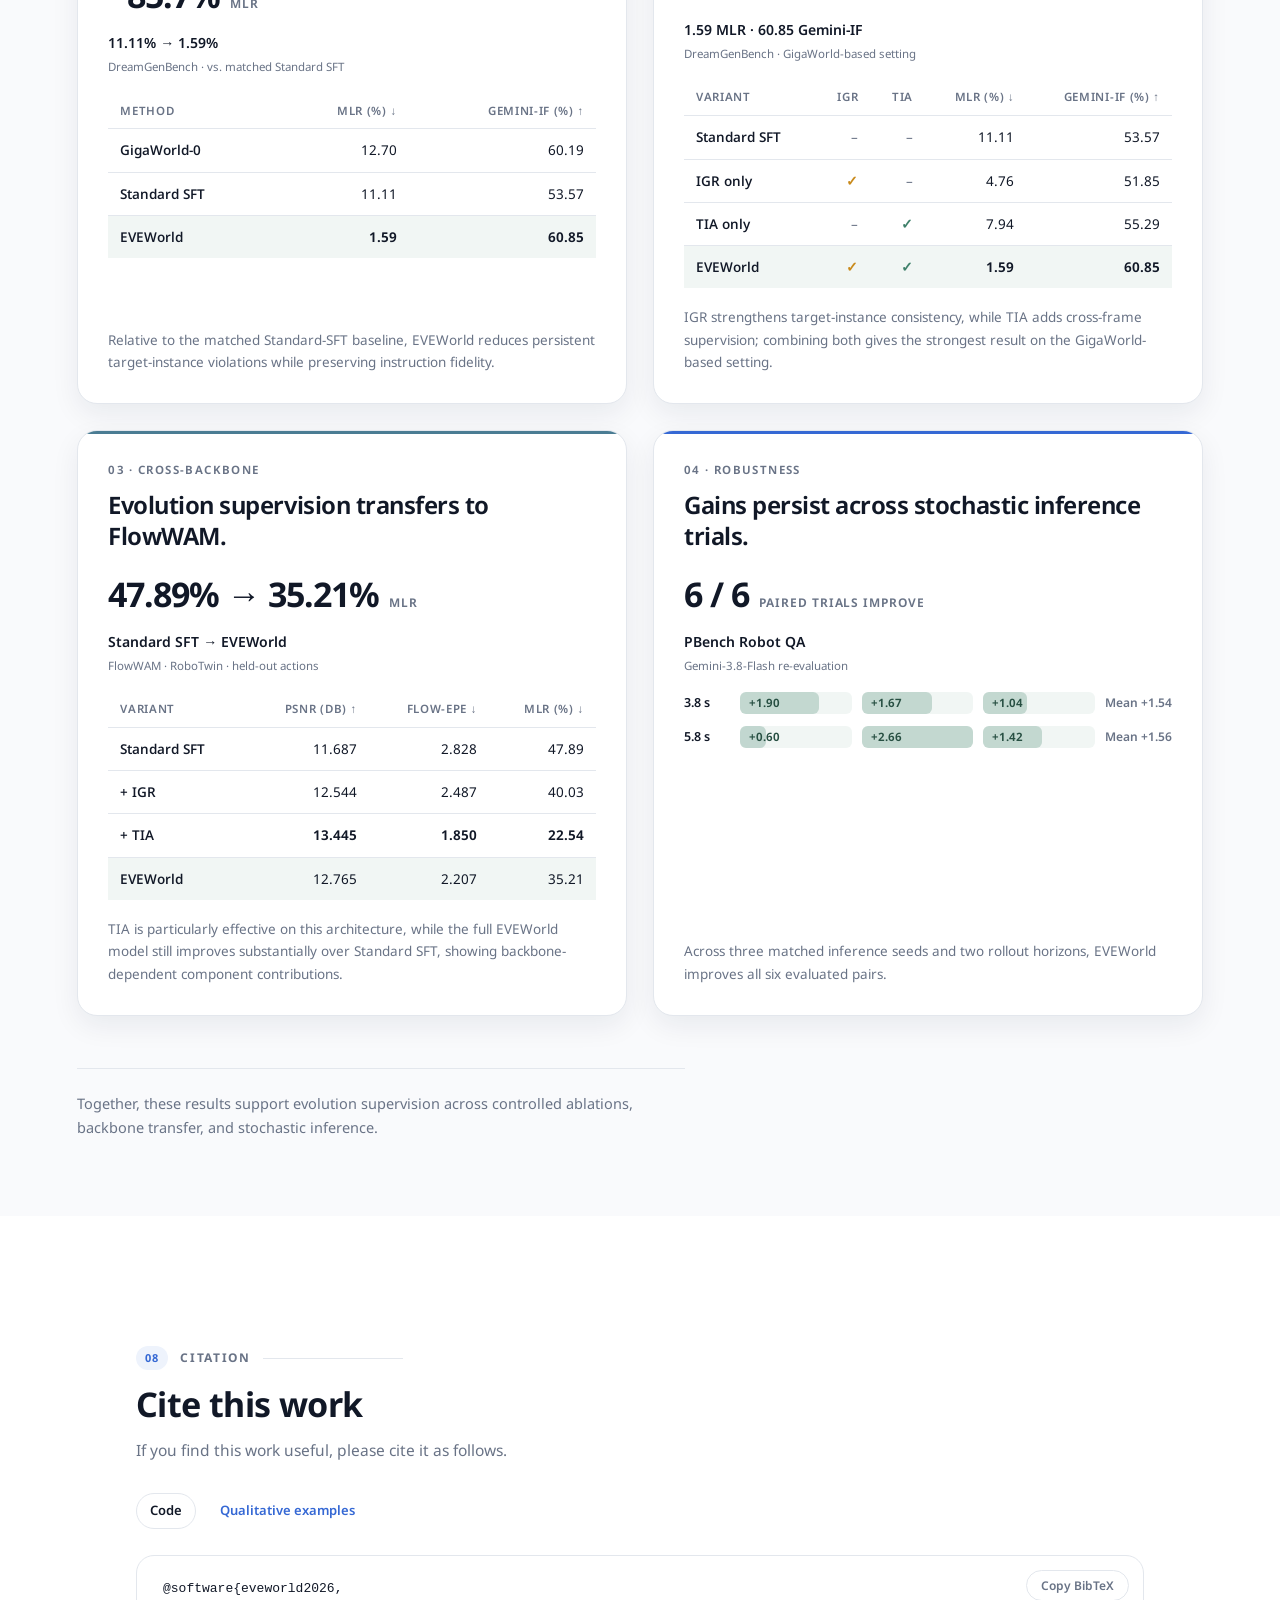
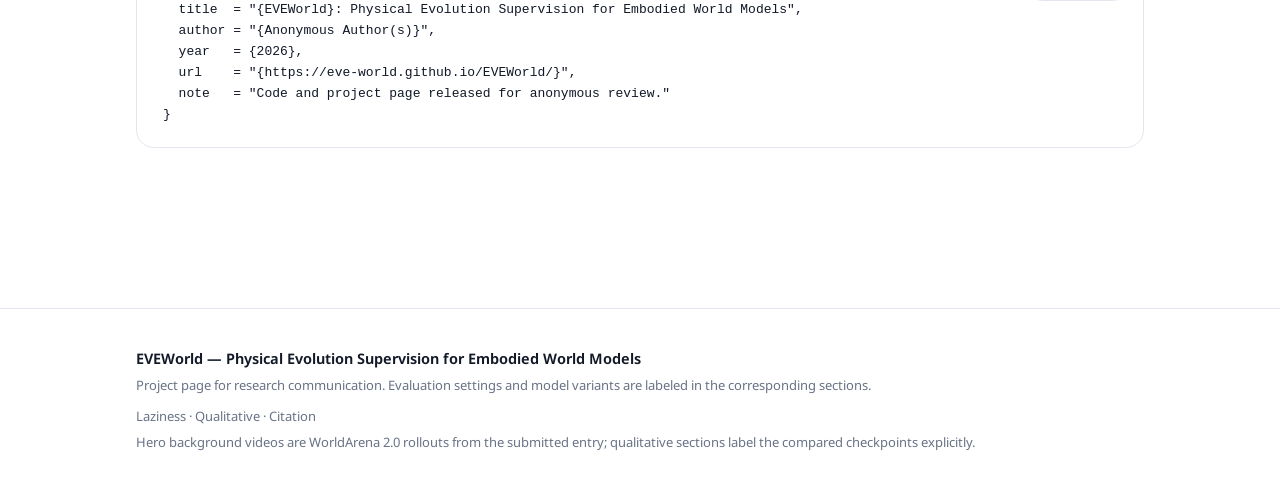
==== commit 8767e13a: "style: revert the hero CTA buttons to the original blue pill" ====
--- a/index.html
+++ b/index.html
@@ -12,7 +12,7 @@
        unreachable get the system font stack instantly instead of a white page. -->
   <link href="https://fonts.googleapis.com/css2?family=Noto+Sans:ital,wght@0,300;0,400;0,500;0,600;0,700;1,400&display=swap" rel="stylesheet" media="print" onload="this.media='all'">
   <noscript><link href="https://fonts.googleapis.com/css2?family=Noto+Sans:ital,wght@0,300;0,400;0,500;0,600;0,700;1,400&display=swap" rel="stylesheet"></noscript>
-  <link rel="stylesheet" href="css/style.css?v=15">
+  <link rel="stylesheet" href="css/style.css?v=16">
   <link rel="icon" href="data:image/svg+xml,<svg xmlns='http://www.w3.org/2000/svg' viewBox='0 0 16 16'><rect width='16' height='16' rx='4' fill='%230071e3'/><path d='M6.5 4.5l5.5 3.5-5.5 3.5z' fill='white'/></svg>">
   <link rel="canonical" href="https://eve-world.github.io/EVEWorld/">
   <meta property="og:type" content="website">
@@ -94,14 +94,14 @@
     <div class="hero-cta">
       <!-- Resource row. To activate the Paper button once the arXiv preprint is live,
            replace href="#" with the arXiv URL and drop aria-disabled="true" on that line. -->
-      <a class="btn navy" href="#" aria-disabled="true" title="arXiv link coming soon" aria-label="Paper — arXiv link coming soon">
-        <svg viewBox="0 0 16 16" width="16" height="16" fill="currentColor" aria-hidden="true"><path d="M9.1 1H4.4A1.4 1.4 0 0 0 3 2.4v11.2A1.4 1.4 0 0 0 4.4 15h7.2a1.4 1.4 0 0 0 1.4-1.4V4.9L9.1 1zm0 1.6 2.3 2.3H9.1V2.6z"/><path d="M5.4 7.4h5.2v1.1H5.4zM5.4 9.9h3.6v1.1H5.4z"/></svg>
+      <a class="btn primary" href="#" aria-disabled="true" title="arXiv link coming soon" aria-label="Paper — arXiv link coming soon">
+        <svg viewBox="0 0 16 16" width="14" height="14" fill="currentColor" aria-hidden="true"><path d="M9.1 1H4.4A1.4 1.4 0 0 0 3 2.4v11.2A1.4 1.4 0 0 0 4.4 15h7.2a1.4 1.4 0 0 0 1.4-1.4V4.9L9.1 1zm0 1.6 2.3 2.3H9.1V2.6z"/><path d="M5.4 7.4h5.2v1.1H5.4zM5.4 9.9h3.6v1.1H5.4z"/></svg>
         Paper</a>
-      <a class="btn navy" href="https://github.com/EVE-World/EVEWorld">
-        <svg viewBox="0 0 16 16" width="16" height="16" fill="currentColor" aria-hidden="true"><path d="M8 0C3.58 0 0 3.58 0 8c0 3.54 2.29 6.53 5.47 7.59.4.07.55-.17.55-.38 0-.19-.01-.82-.01-1.49-2.01.37-2.53-.49-2.69-.94-.09-.23-.48-.94-.82-1.13-.28-.15-.68-.52-.01-.53.63-.01 1.08.58 1.23.82.72 1.21 1.87.87 2.33.66.07-.52.28-.87.51-1.07-1.78-.2-3.64-.89-3.64-3.95 0-.87.31-1.59.82-2.15-.08-.2-.36-1.02.08-2.12 0 0 .67-.21 2.2.82.64-.18 1.32-.27 2-.27s1.36.09 2 .27c1.53-1.04 2.2-.82 2.2-.82.44 1.1.16 1.92.08 2.12.51.56.82 1.27.82 2.15 0 3.07-1.87 3.75-3.65 3.95.29.25.54.73.54 1.48 0 1.07-.01 1.93-.01 2.2 0 .21.15.46.55.38A8.01 8.01 0 0 0 16 8c0-4.42-3.58-8-8-8z"/></svg>
+      <a class="btn primary" href="https://github.com/EVE-World/EVEWorld">
+        <svg viewBox="0 0 16 16" width="14" height="14" fill="currentColor" aria-hidden="true"><path d="M8 0C3.58 0 0 3.58 0 8c0 3.54 2.29 6.53 5.47 7.59.4.07.55-.17.55-.38 0-.19-.01-.82-.01-1.49-2.01.37-2.53-.49-2.69-.94-.09-.23-.48-.94-.82-1.13-.28-.15-.68-.52-.01-.53.63-.01 1.08.58 1.23.82.72 1.21 1.87.87 2.33.66.07-.52.28-.87.51-1.07-1.78-.2-3.64-.89-3.64-3.95 0-.87.31-1.59.82-2.15-.08-.2-.36-1.02.08-2.12 0 0 .67-.21 2.2.82.64-.18 1.32-.27 2-.27s1.36.09 2 .27c1.53-1.04 2.2-.82 2.2-.82.44 1.1.16 1.92.08 2.12.51.56.82 1.27.82 2.15 0 3.07-1.87 3.75-3.65 3.95.29.25.54.73.54 1.48 0 1.07-.01 1.93-.01 2.2 0 .21.15.46.55.38A8.01 8.01 0 0 0 16 8c0-4.42-3.58-8-8-8z"/></svg>
         Code</a>
-      <a class="btn navy" href="#citation">
-        <svg viewBox="0 0 24 24" width="16" height="16" fill="currentColor" aria-hidden="true"><path d="M6 17h3l2-4V7H5v6h3l-2 4zm8 0h3l2-4V7h-6v6h3l-2 4z"/></svg>
+      <a class="btn primary" href="#citation">
+        <svg viewBox="0 0 24 24" width="14" height="14" fill="currentColor" aria-hidden="true"><path d="M6 17h3l2-4V7H5v6h3l-2 4zm8 0h3l2-4V7h-6v6h3l-2 4z"/></svg>
         BibTeX</a>
     </div>
 
@@ -803,6 +803,6 @@
   </div>
 </footer>
 
-<script src="js/main.js?v=15" defer></script>
+<script src="js/main.js?v=16" defer></script>
 </body>
 </html>
--- a/css/style.css
+++ b/css/style.css
@@ -2005,35 +2005,6 @@
 .hm .hm-m { color: #273244; }
 .hm .hm-x { color: #77808D; }
 
-/* ---------- v13: hero resource row — one unified dark-navy button family ---------- */
-
-.hero-cta { gap: 24px; align-items: center; margin-top: 34px; margin-bottom: 44px; }
-
-.btn.navy {
-  padding: 15px 26px; border: 1px solid transparent; border-radius: 18px;
-  background: #1B2942; color: #FFFFFF;
-  font-size: clamp(16px, 1.3vw, 18px); font-weight: 700; letter-spacing: -.01em;
-  gap: 12px; box-shadow: 0 10px 24px rgba(16, 24, 40, .14);
-}
-.btn.navy svg { flex: none; }
-.btn.navy:hover {
-  background: #223250; border-color: transparent; color: #FFFFFF;
-  transform: translateY(-1px); box-shadow: 0 14px 28px rgba(16, 24, 40, .18);
-}
-.btn.navy:active { transform: translateY(0); box-shadow: 0 10px 24px rgba(16, 24, 40, .14); }
-.btn.navy:focus-visible { outline: 2px solid var(--c-blue); outline-offset: 3px; }
-
-/* Paper: rendered now, activated by filling the arXiv URL in index.html */
-.btn.navy[aria-disabled="true"] {
-  opacity: .88; cursor: not-allowed;
-  box-shadow: 0 8px 20px rgba(16, 24, 40, .11);
-}
-.btn.navy[aria-disabled="true"]:hover {
-  background: #1B2942; transform: none;
-  box-shadow: 0 8px 20px rgba(16, 24, 40, .11);
-}
-
-@media (max-width: 620px) {
-  .hero-cta { gap: 14px; }
-  .btn.navy { padding: 14px 22px; font-size: 16px; }
-}
+/* ---------- v13: hero resource row — the original blue pill, new content ---------- */
+
+.hero-cta { gap: 12px; margin-top: 28px; }
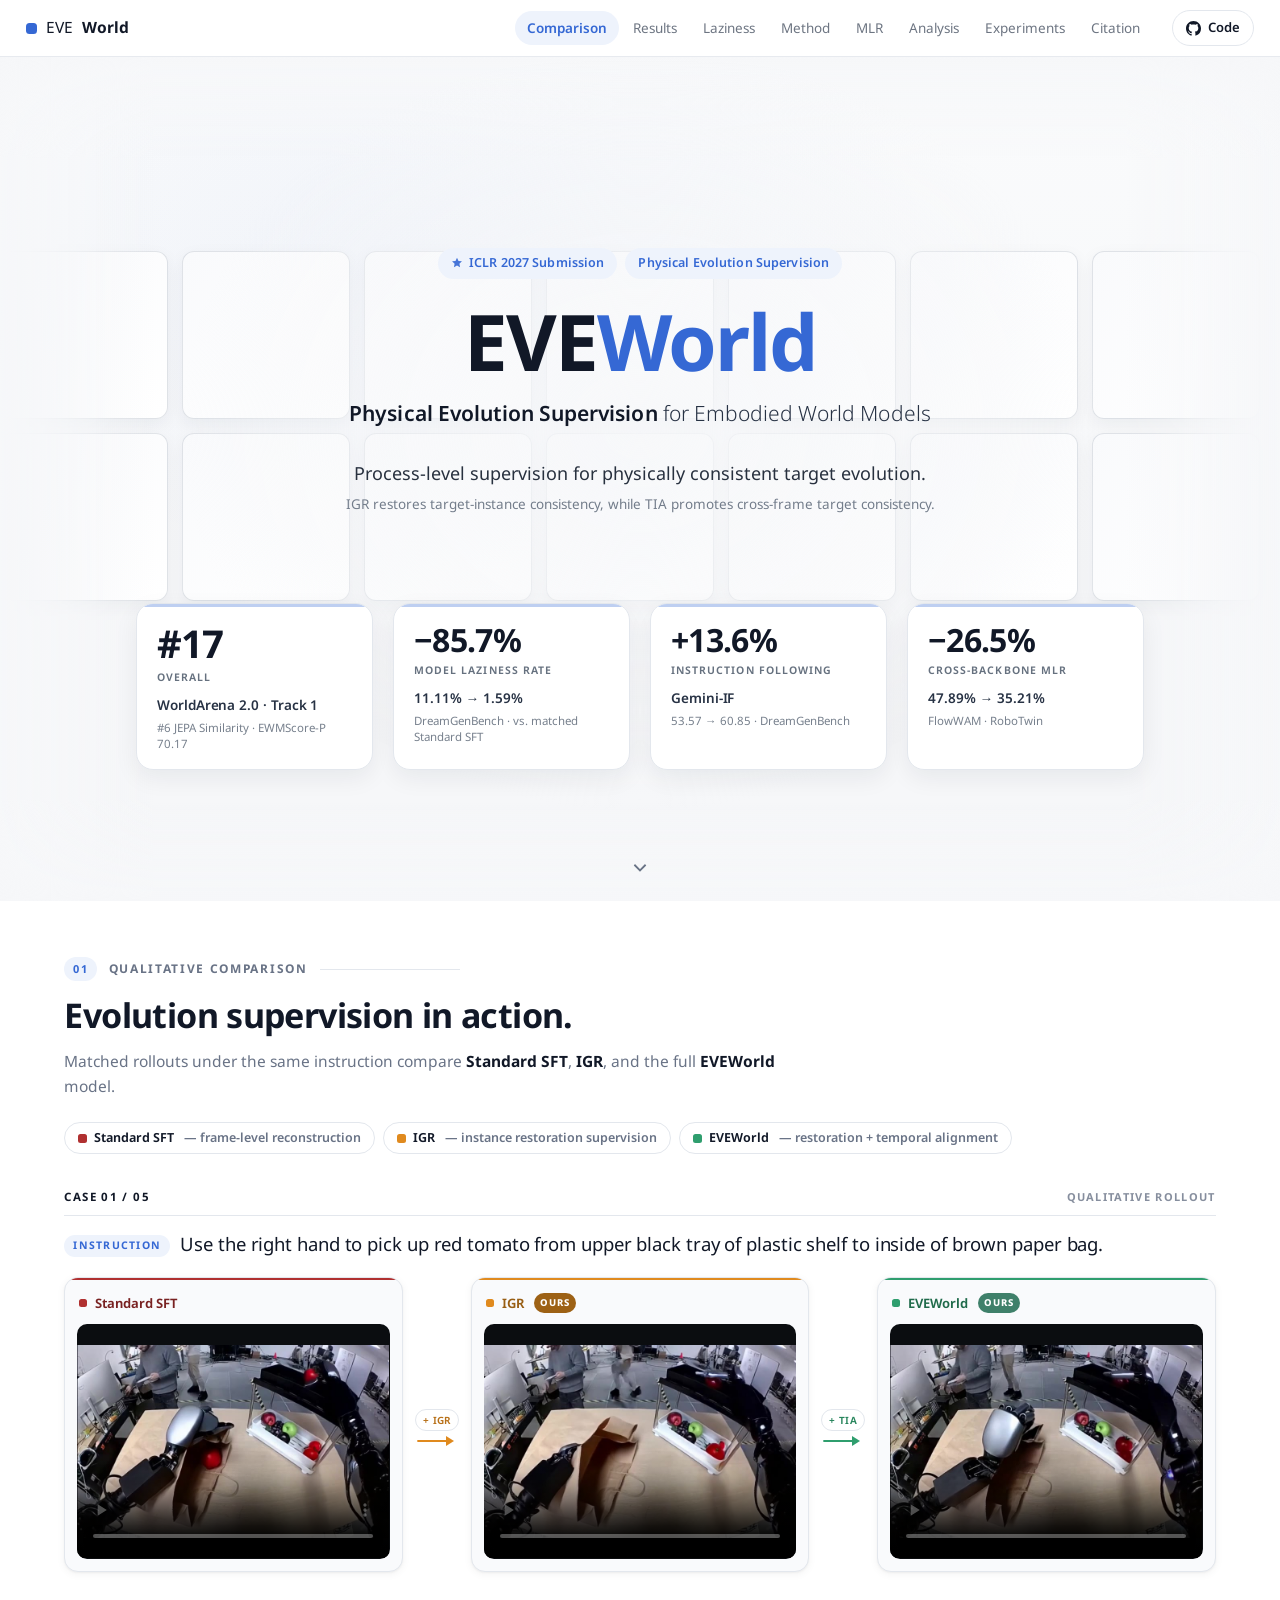
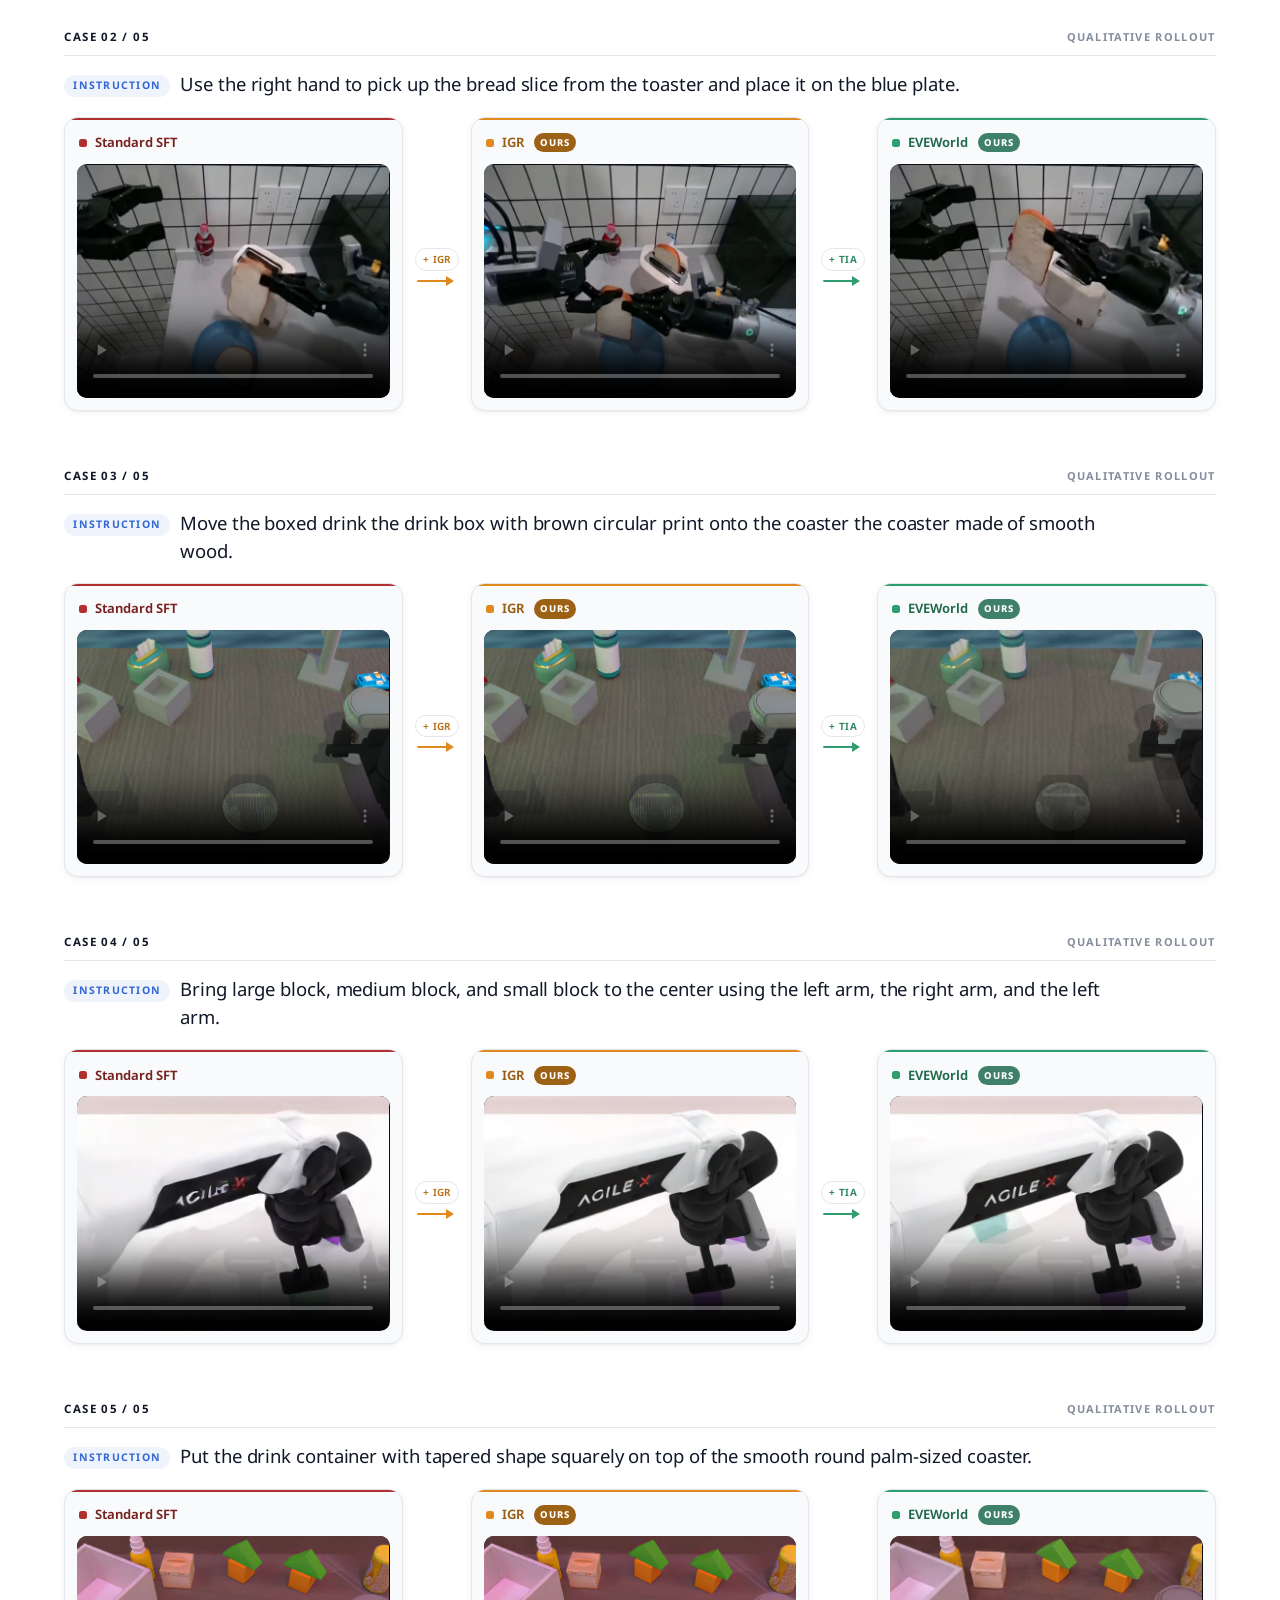
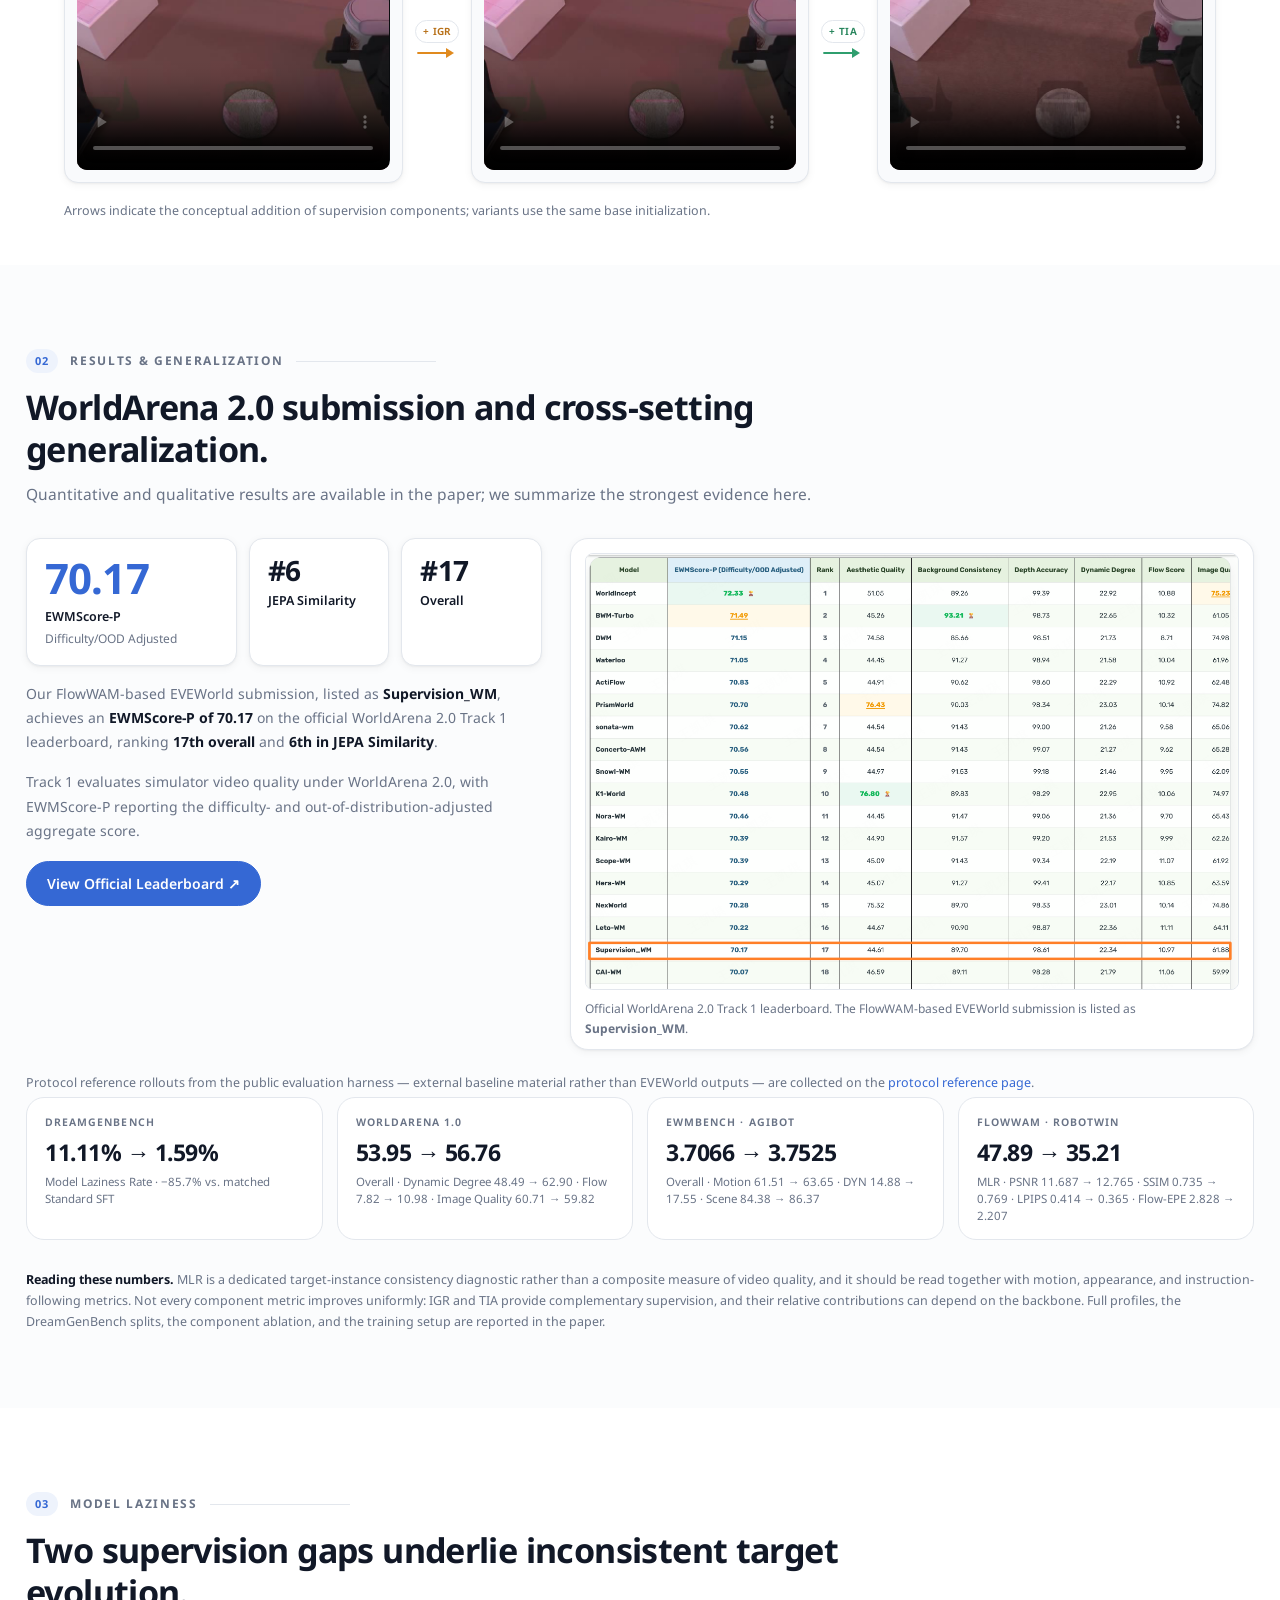
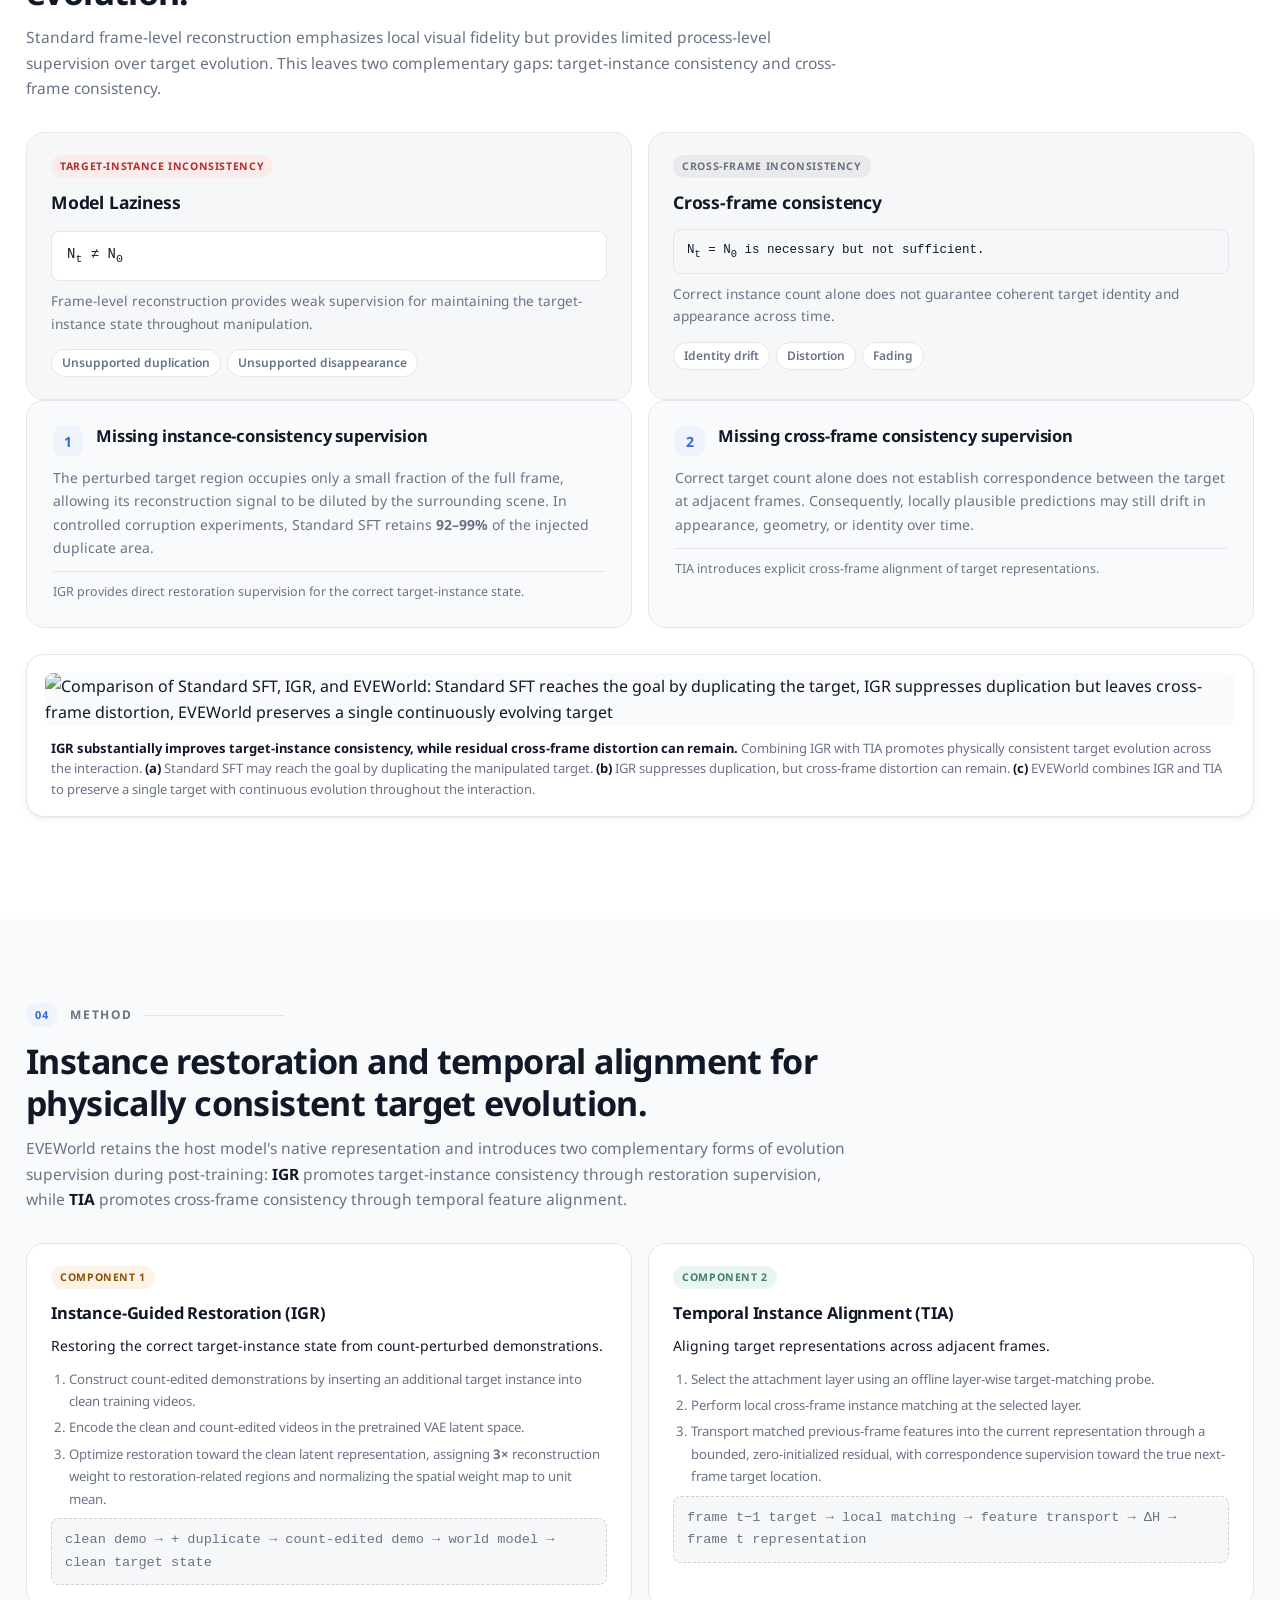
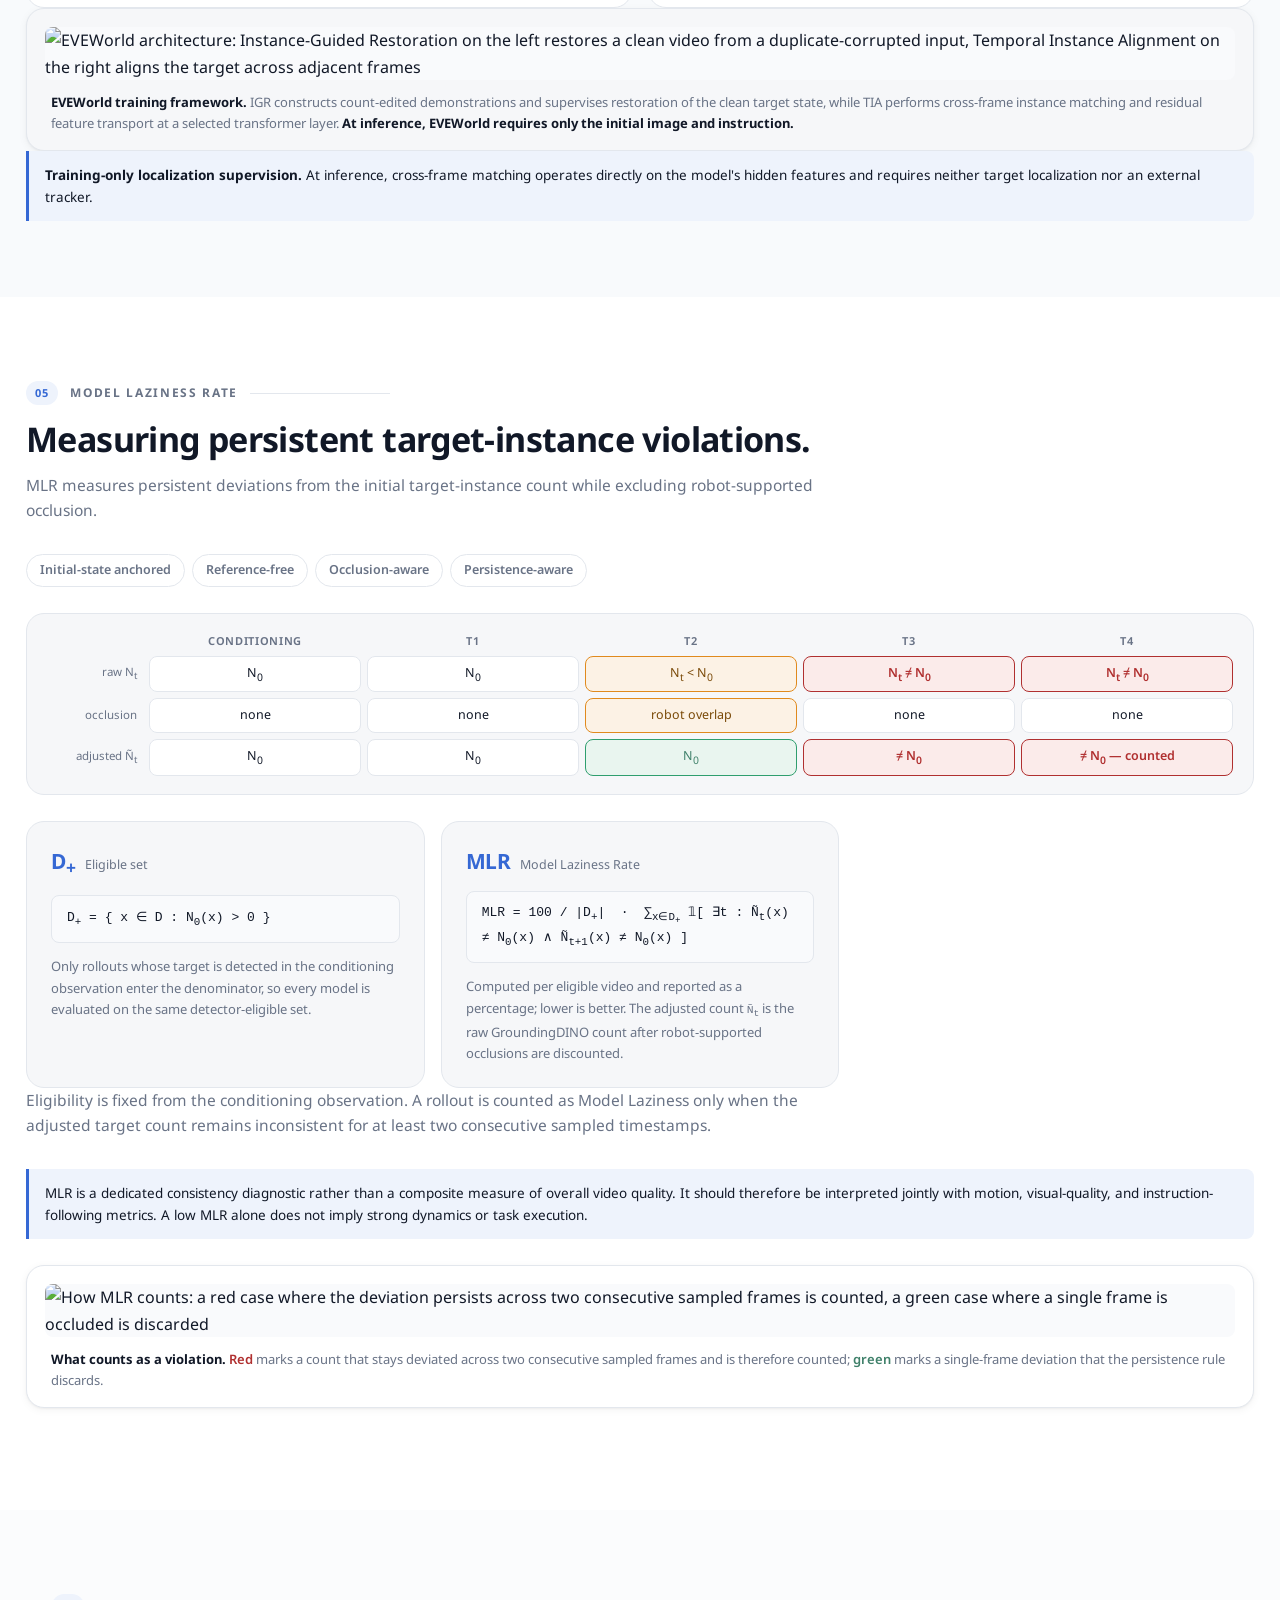
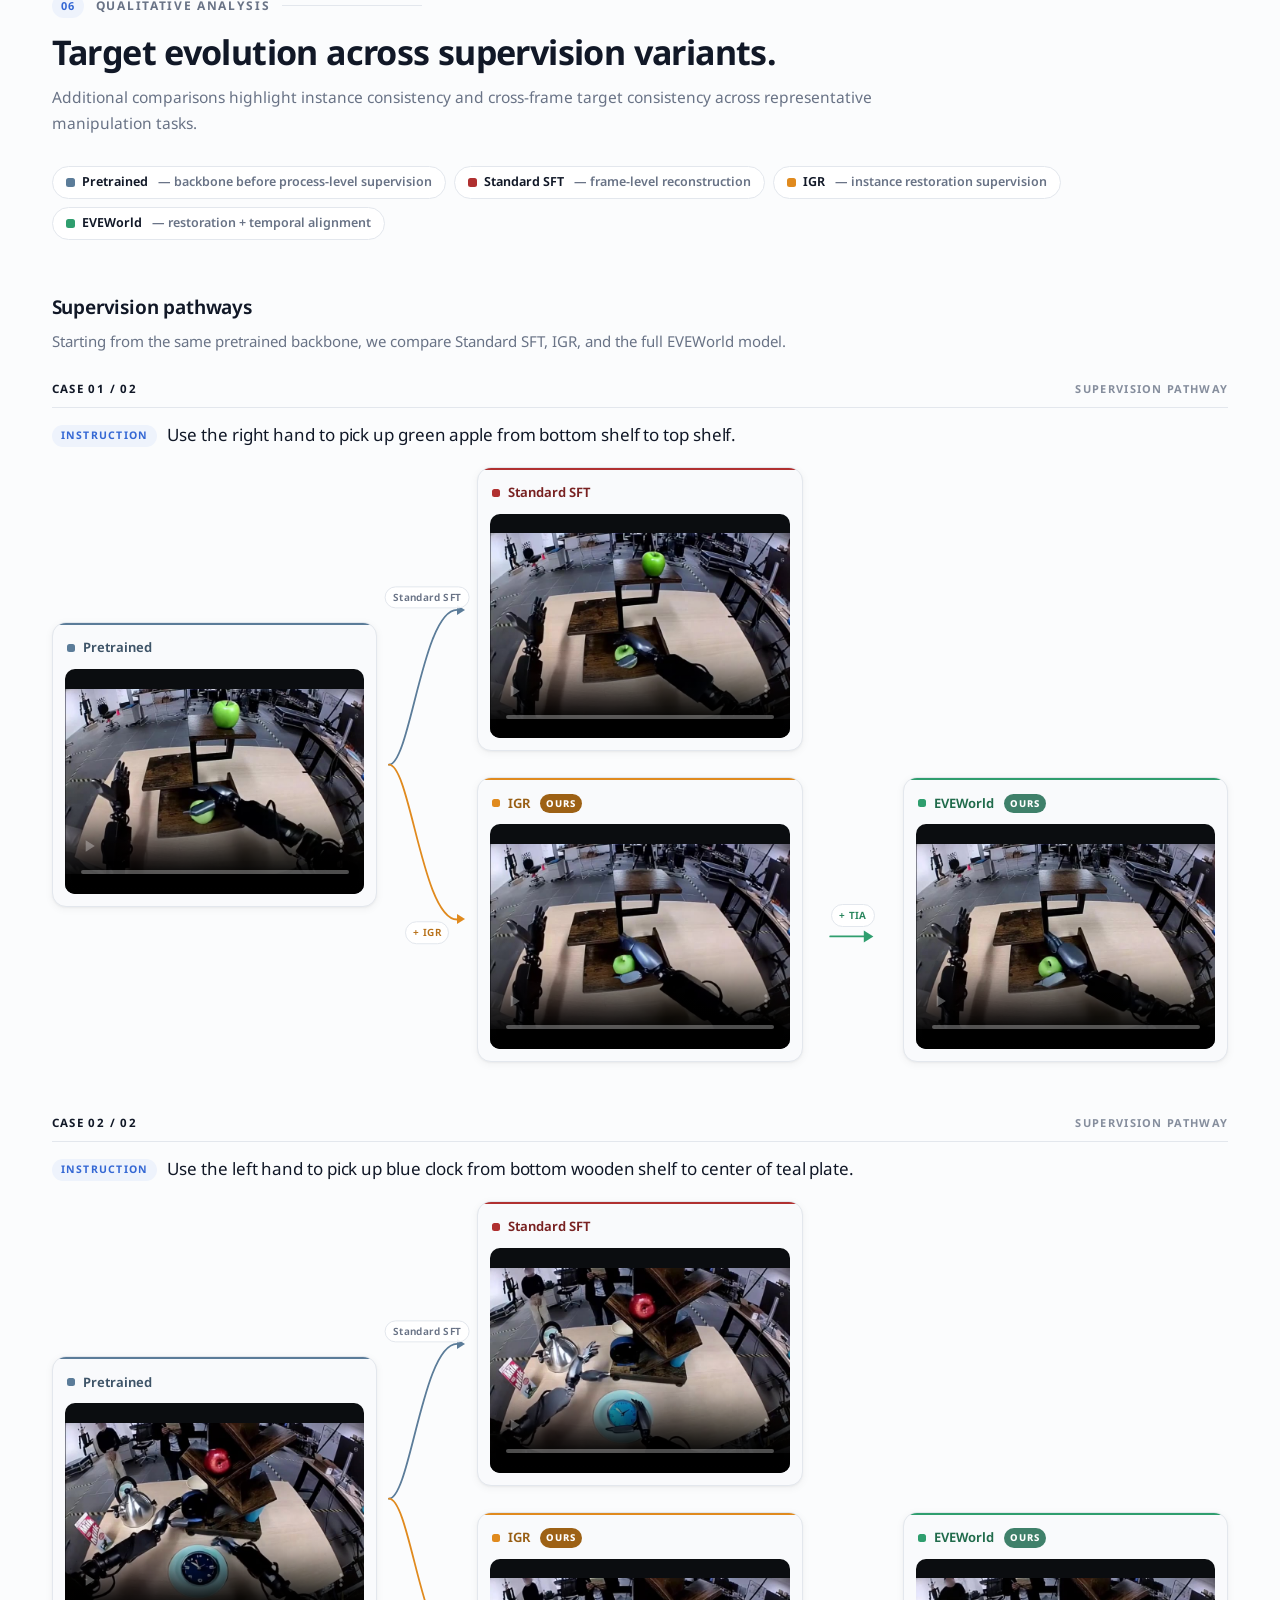
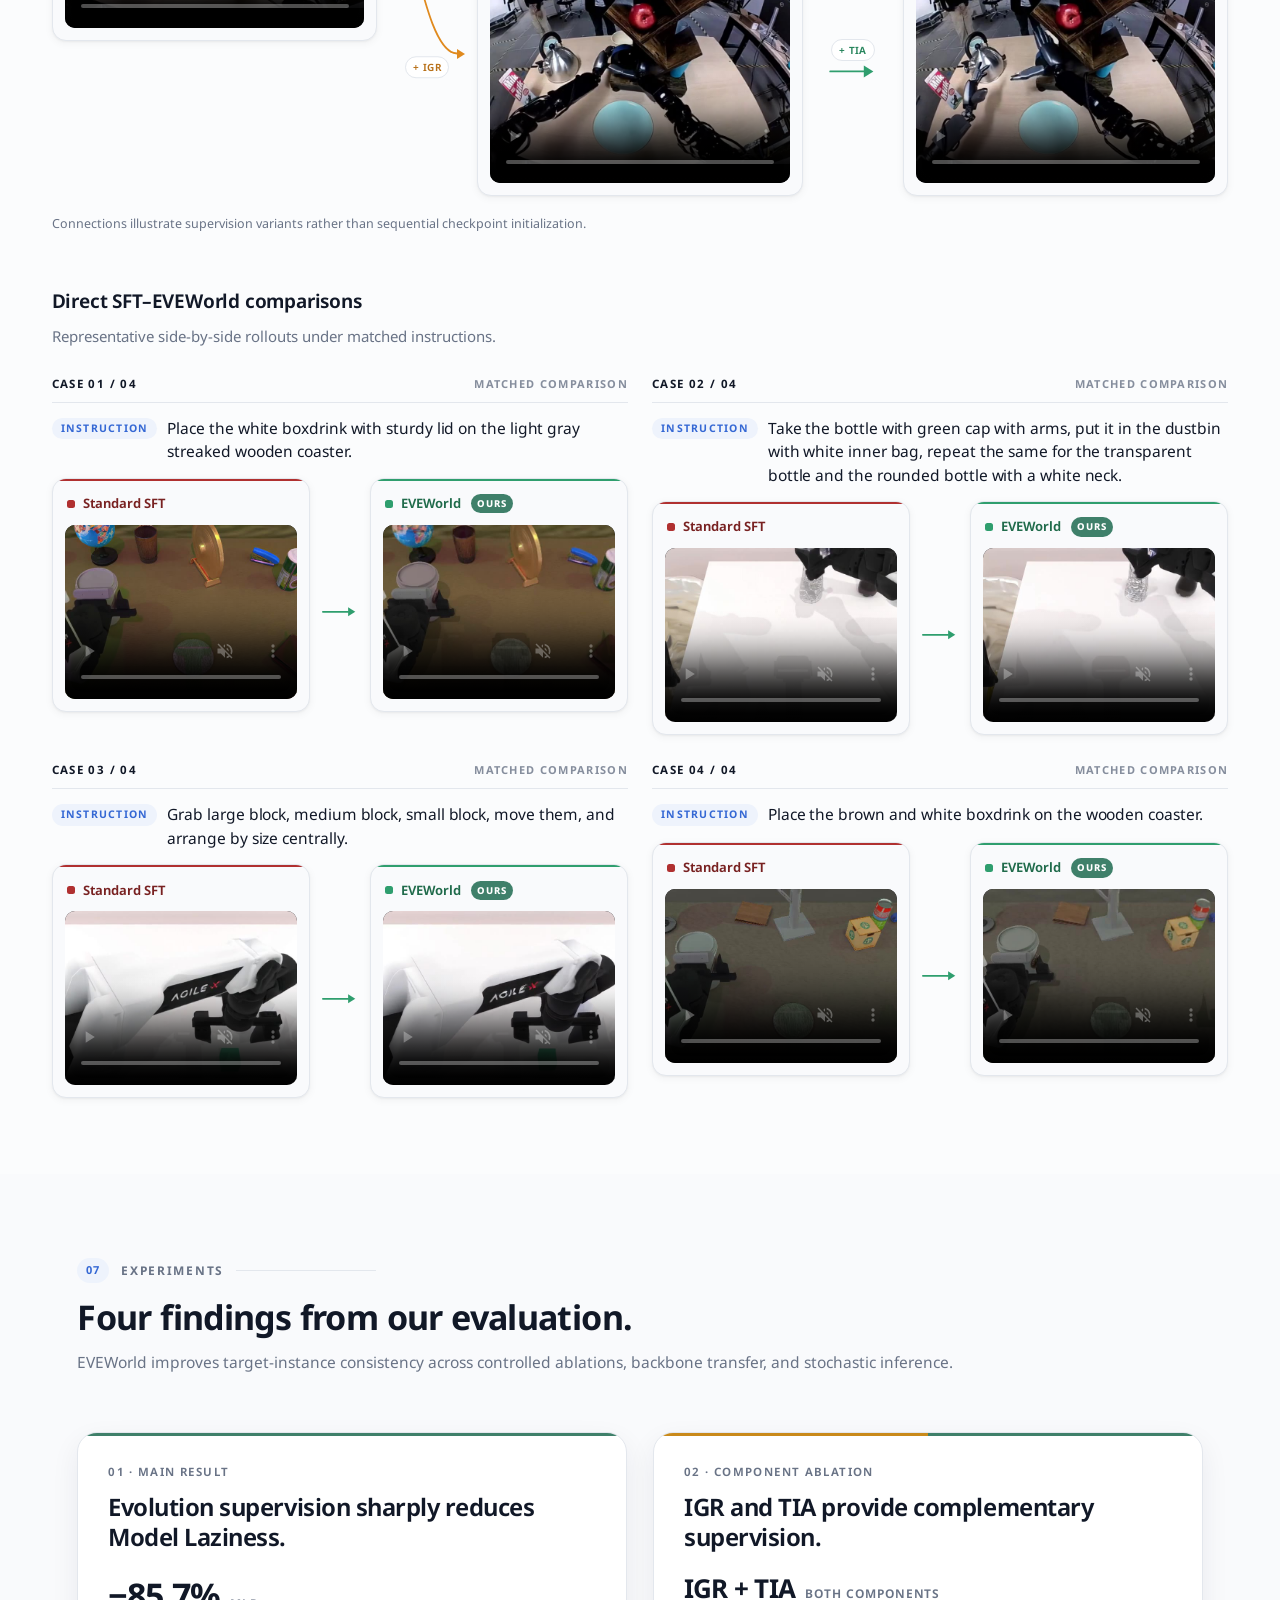
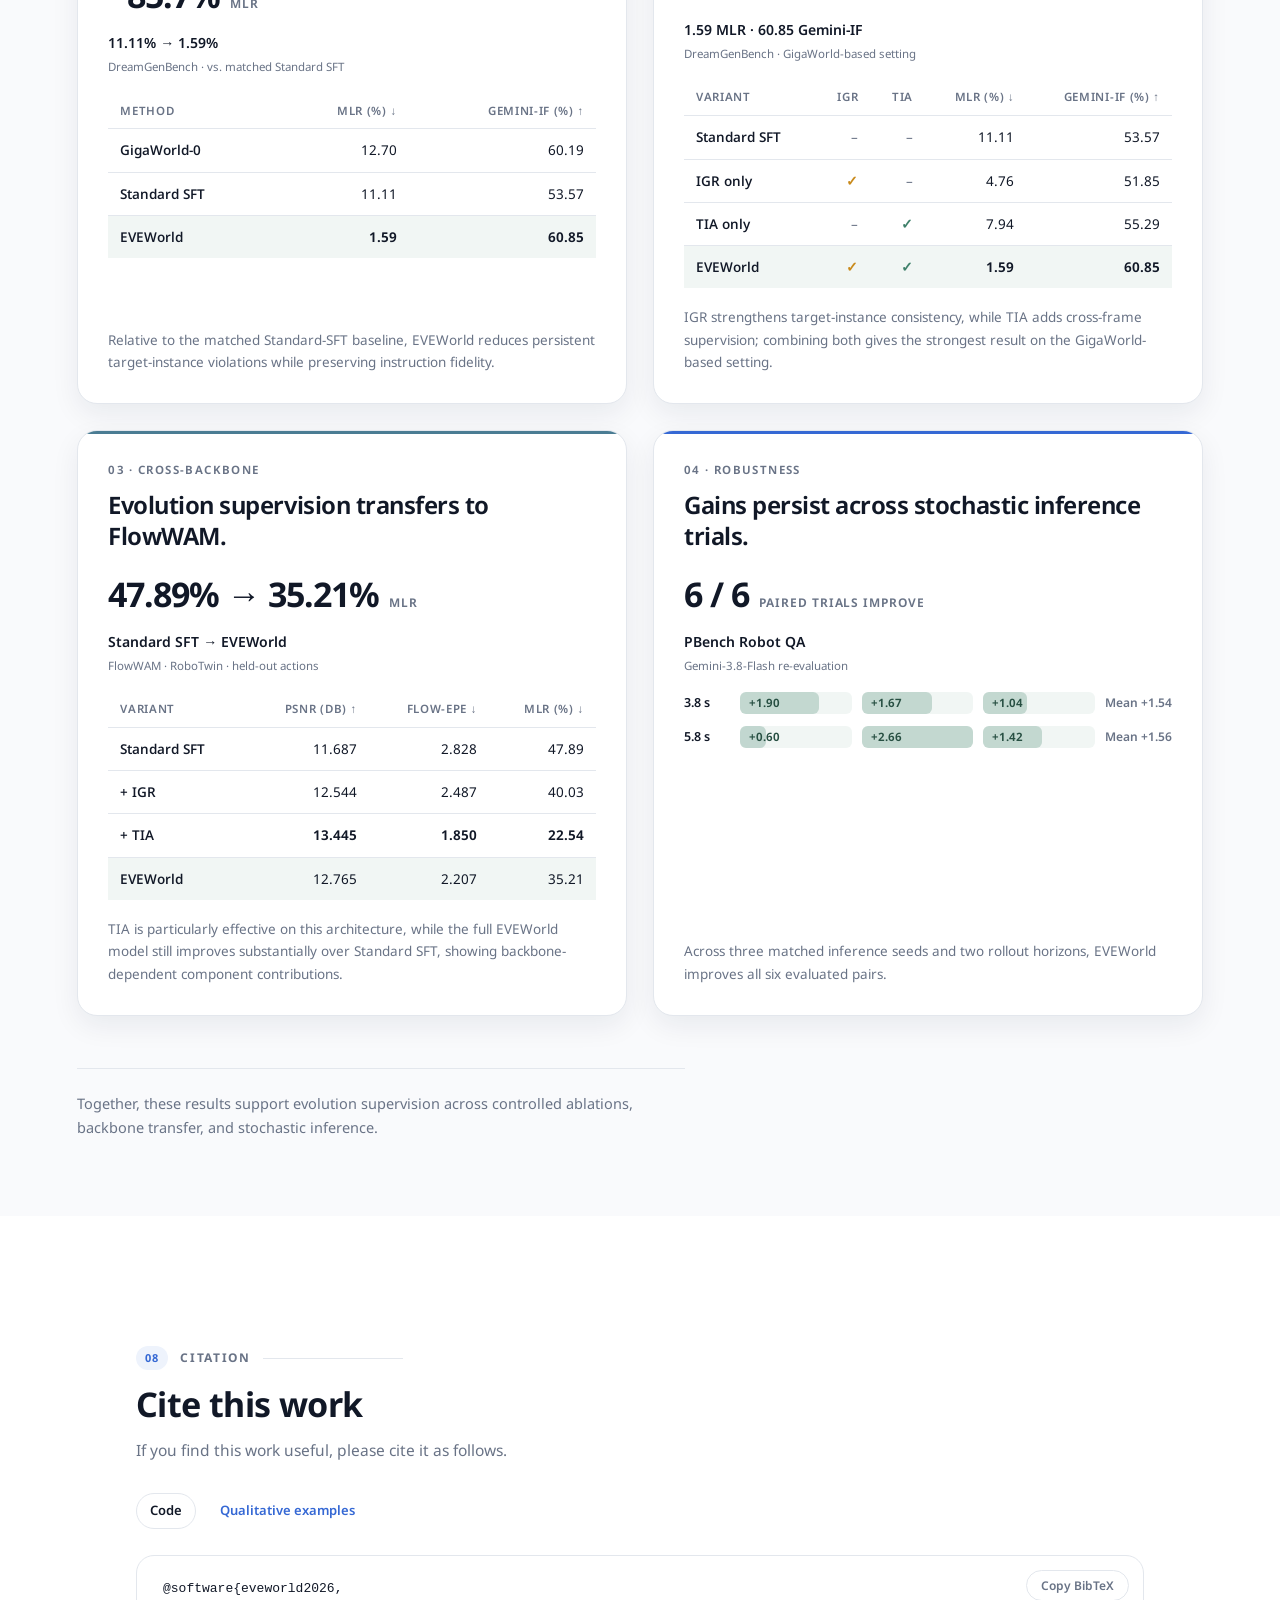
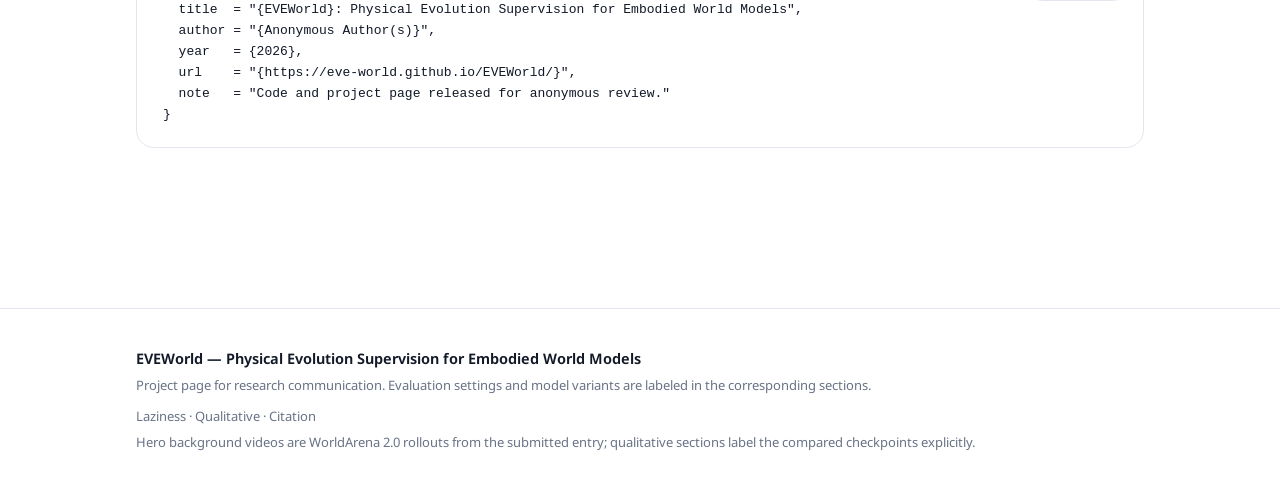
==== commit e2f61496: "style: remove the hero resource buttons" ====
--- a/index.html
+++ b/index.html
@@ -91,20 +91,6 @@
     <p class="hero-tag"><b>Physical Evolution Supervision</b> for Embodied World Models</p>
     <p class="hero-value">Process-level supervision for physically consistent target evolution.<span>IGR restores target-instance consistency, while TIA promotes cross-frame target consistency.</span></p>
 
-    <div class="hero-cta">
-      <!-- Resource row. To activate the Paper button once the arXiv preprint is live,
-           replace href="#" with the arXiv URL and drop aria-disabled="true" on that line. -->
-      <a class="btn primary" href="#" aria-disabled="true" title="arXiv link coming soon" aria-label="Paper — arXiv link coming soon">
-        <svg viewBox="0 0 16 16" width="14" height="14" fill="currentColor" aria-hidden="true"><path d="M9.1 1H4.4A1.4 1.4 0 0 0 3 2.4v11.2A1.4 1.4 0 0 0 4.4 15h7.2a1.4 1.4 0 0 0 1.4-1.4V4.9L9.1 1zm0 1.6 2.3 2.3H9.1V2.6z"/><path d="M5.4 7.4h5.2v1.1H5.4zM5.4 9.9h3.6v1.1H5.4z"/></svg>
-        Paper</a>
-      <a class="btn primary" href="https://github.com/EVE-World/EVEWorld">
-        <svg viewBox="0 0 16 16" width="14" height="14" fill="currentColor" aria-hidden="true"><path d="M8 0C3.58 0 0 3.58 0 8c0 3.54 2.29 6.53 5.47 7.59.4.07.55-.17.55-.38 0-.19-.01-.82-.01-1.49-2.01.37-2.53-.49-2.69-.94-.09-.23-.48-.94-.82-1.13-.28-.15-.68-.52-.01-.53.63-.01 1.08.58 1.23.82.72 1.21 1.87.87 2.33.66.07-.52.28-.87.51-1.07-1.78-.2-3.64-.89-3.64-3.95 0-.87.31-1.59.82-2.15-.08-.2-.36-1.02.08-2.12 0 0 .67-.21 2.2.82.64-.18 1.32-.27 2-.27s1.36.09 2 .27c1.53-1.04 2.2-.82 2.2-.82.44 1.1.16 1.92.08 2.12.51.56.82 1.27.82 2.15 0 3.07-1.87 3.75-3.65 3.95.29.25.54.73.54 1.48 0 1.07-.01 1.93-.01 2.2 0 .21.15.46.55.38A8.01 8.01 0 0 0 16 8c0-4.42-3.58-8-8-8z"/></svg>
-        Code</a>
-      <a class="btn primary" href="#citation">
-        <svg viewBox="0 0 24 24" width="14" height="14" fill="currentColor" aria-hidden="true"><path d="M6 17h3l2-4V7H5v6h3l-2 4zm8 0h3l2-4V7h-6v6h3l-2 4z"/></svg>
-        BibTeX</a>
-    </div>
-
     <div class="hero-metrics">
       <a class="hm hm-arena" href="#results" title="Jump to the WorldArena 2.0 submission">
         <b>#17</b>
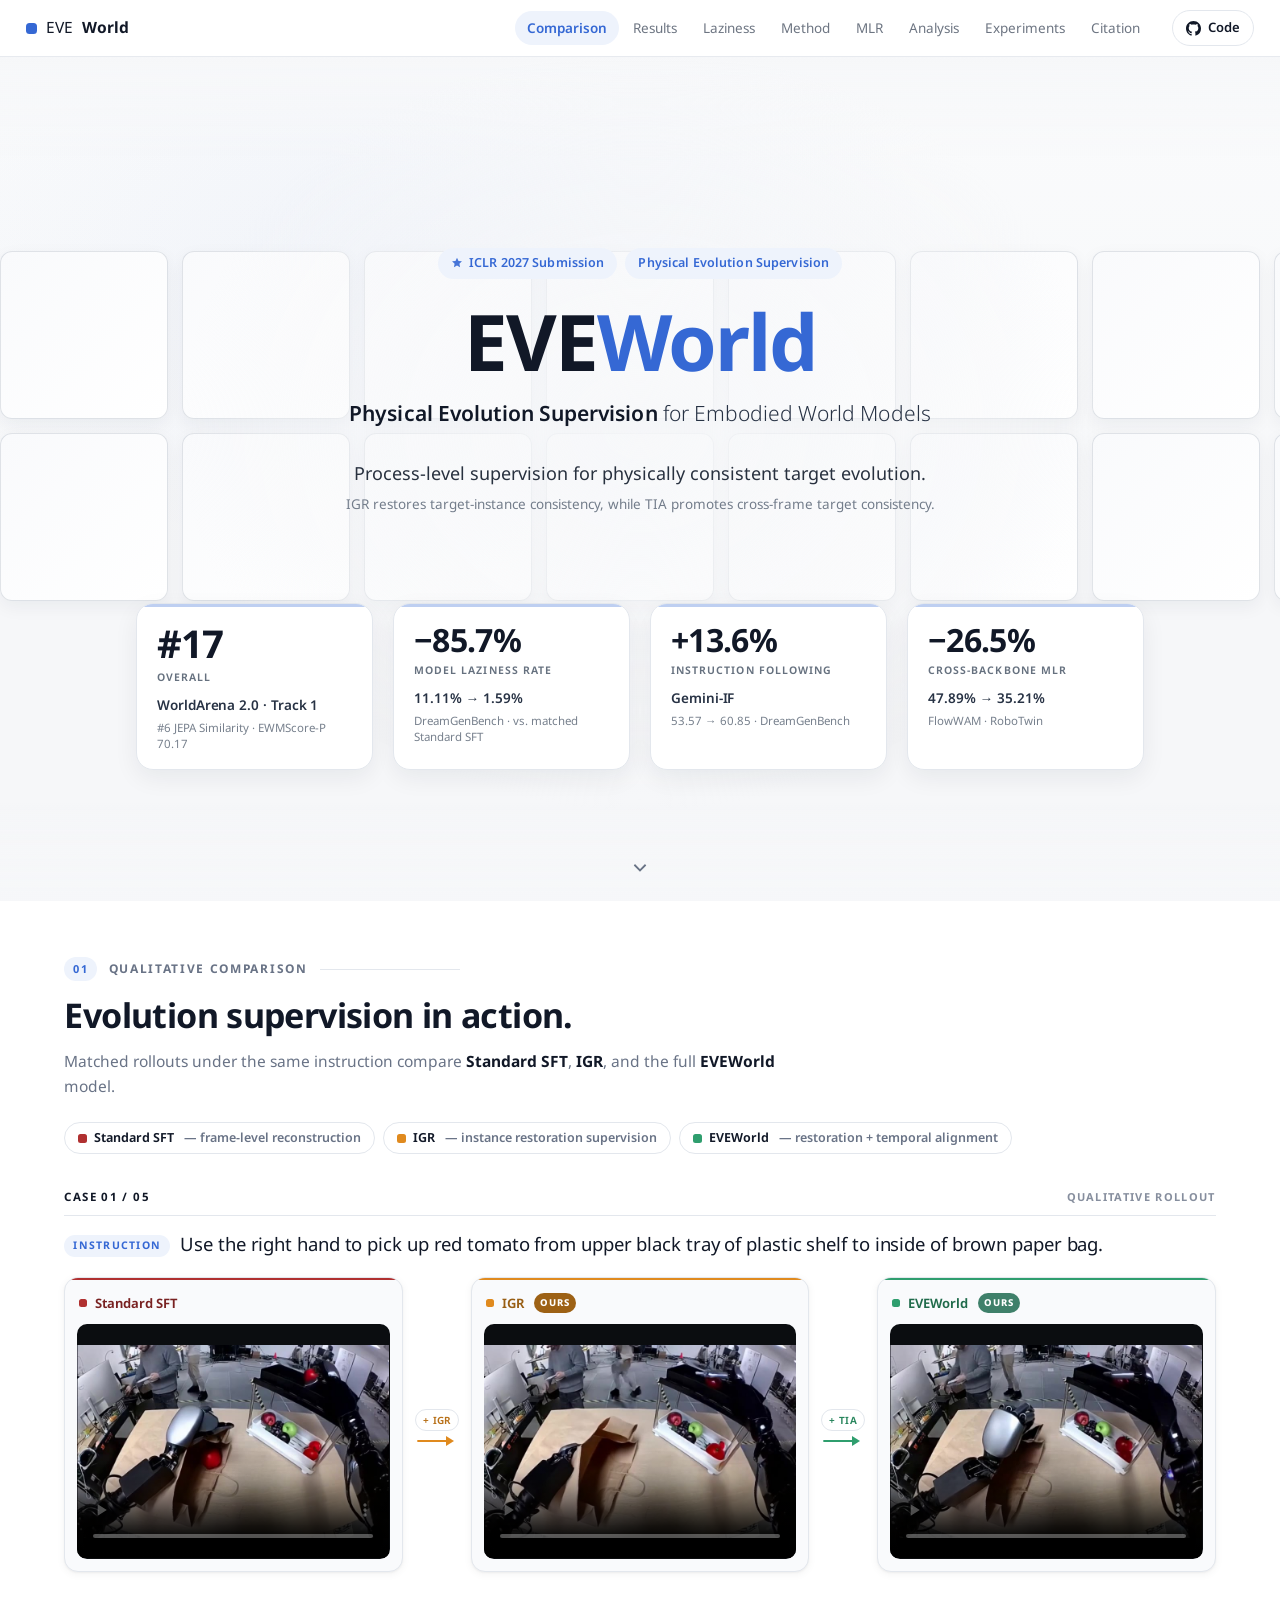
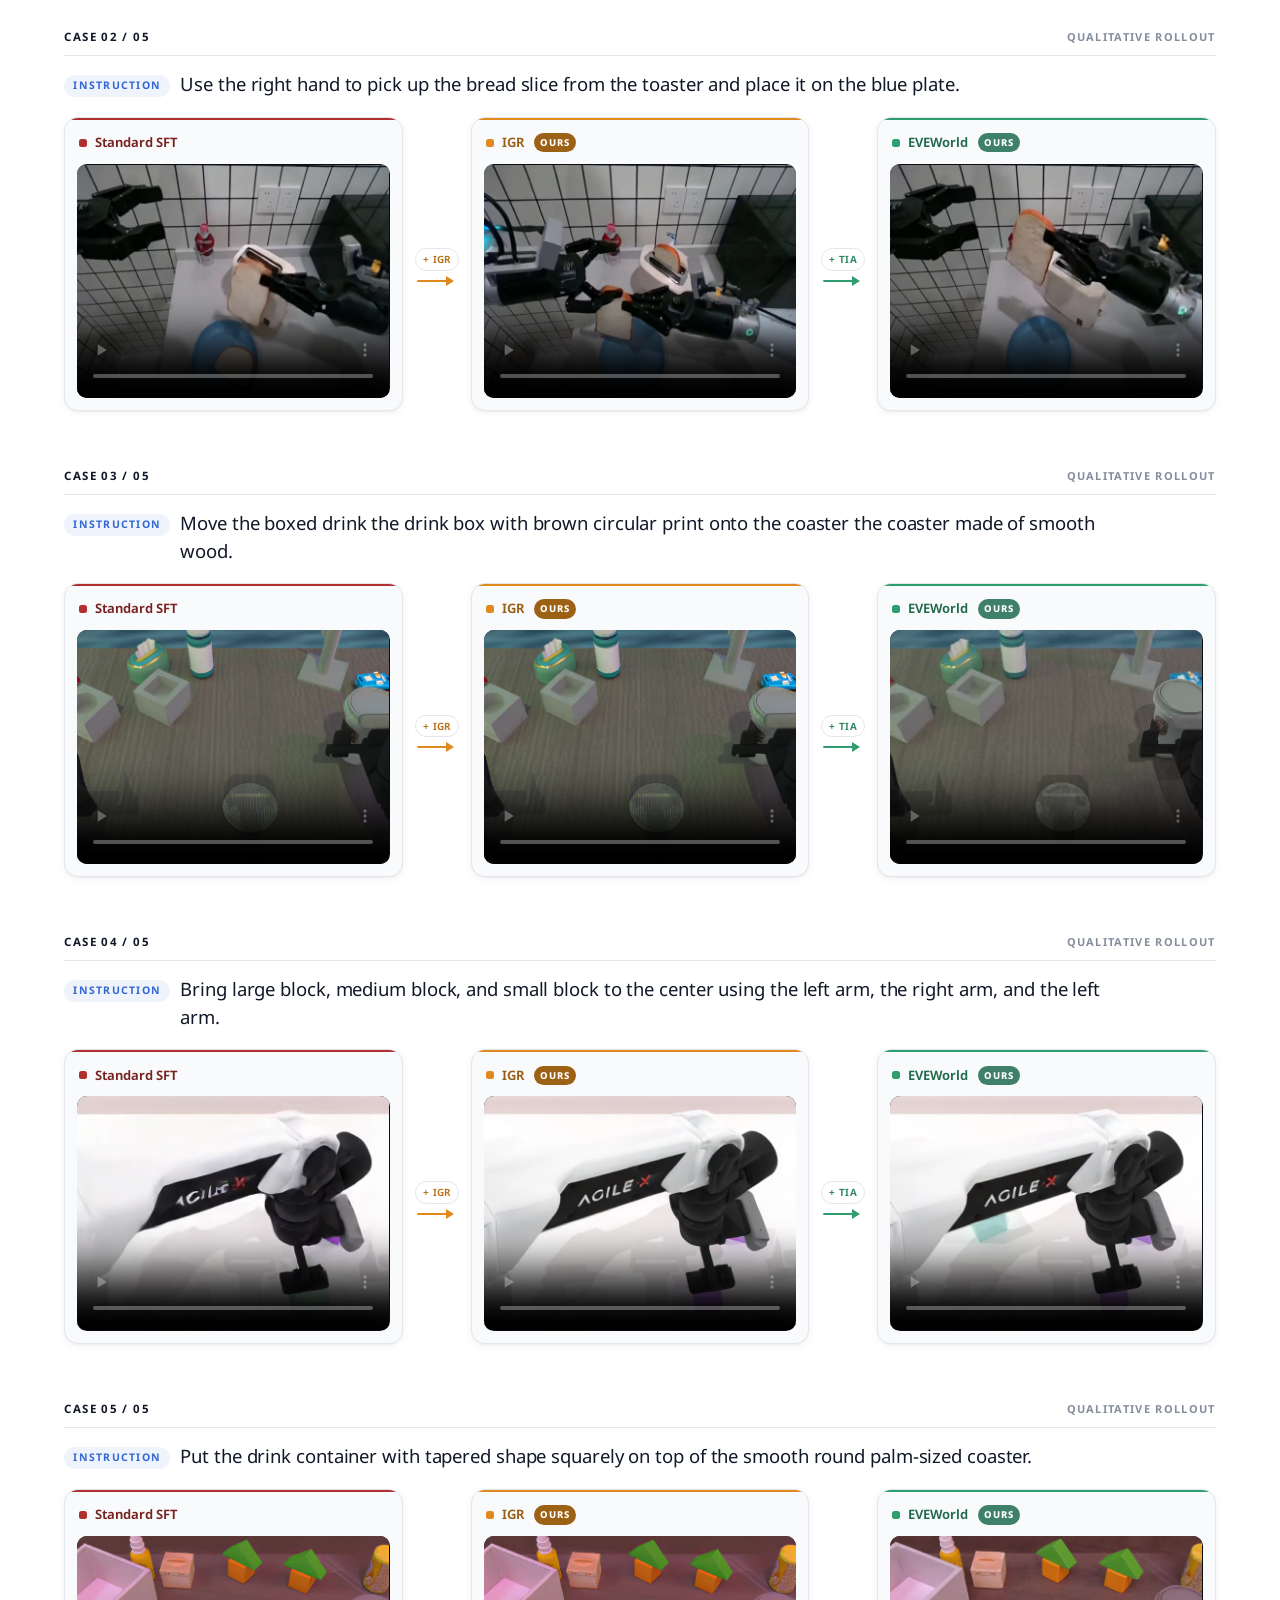
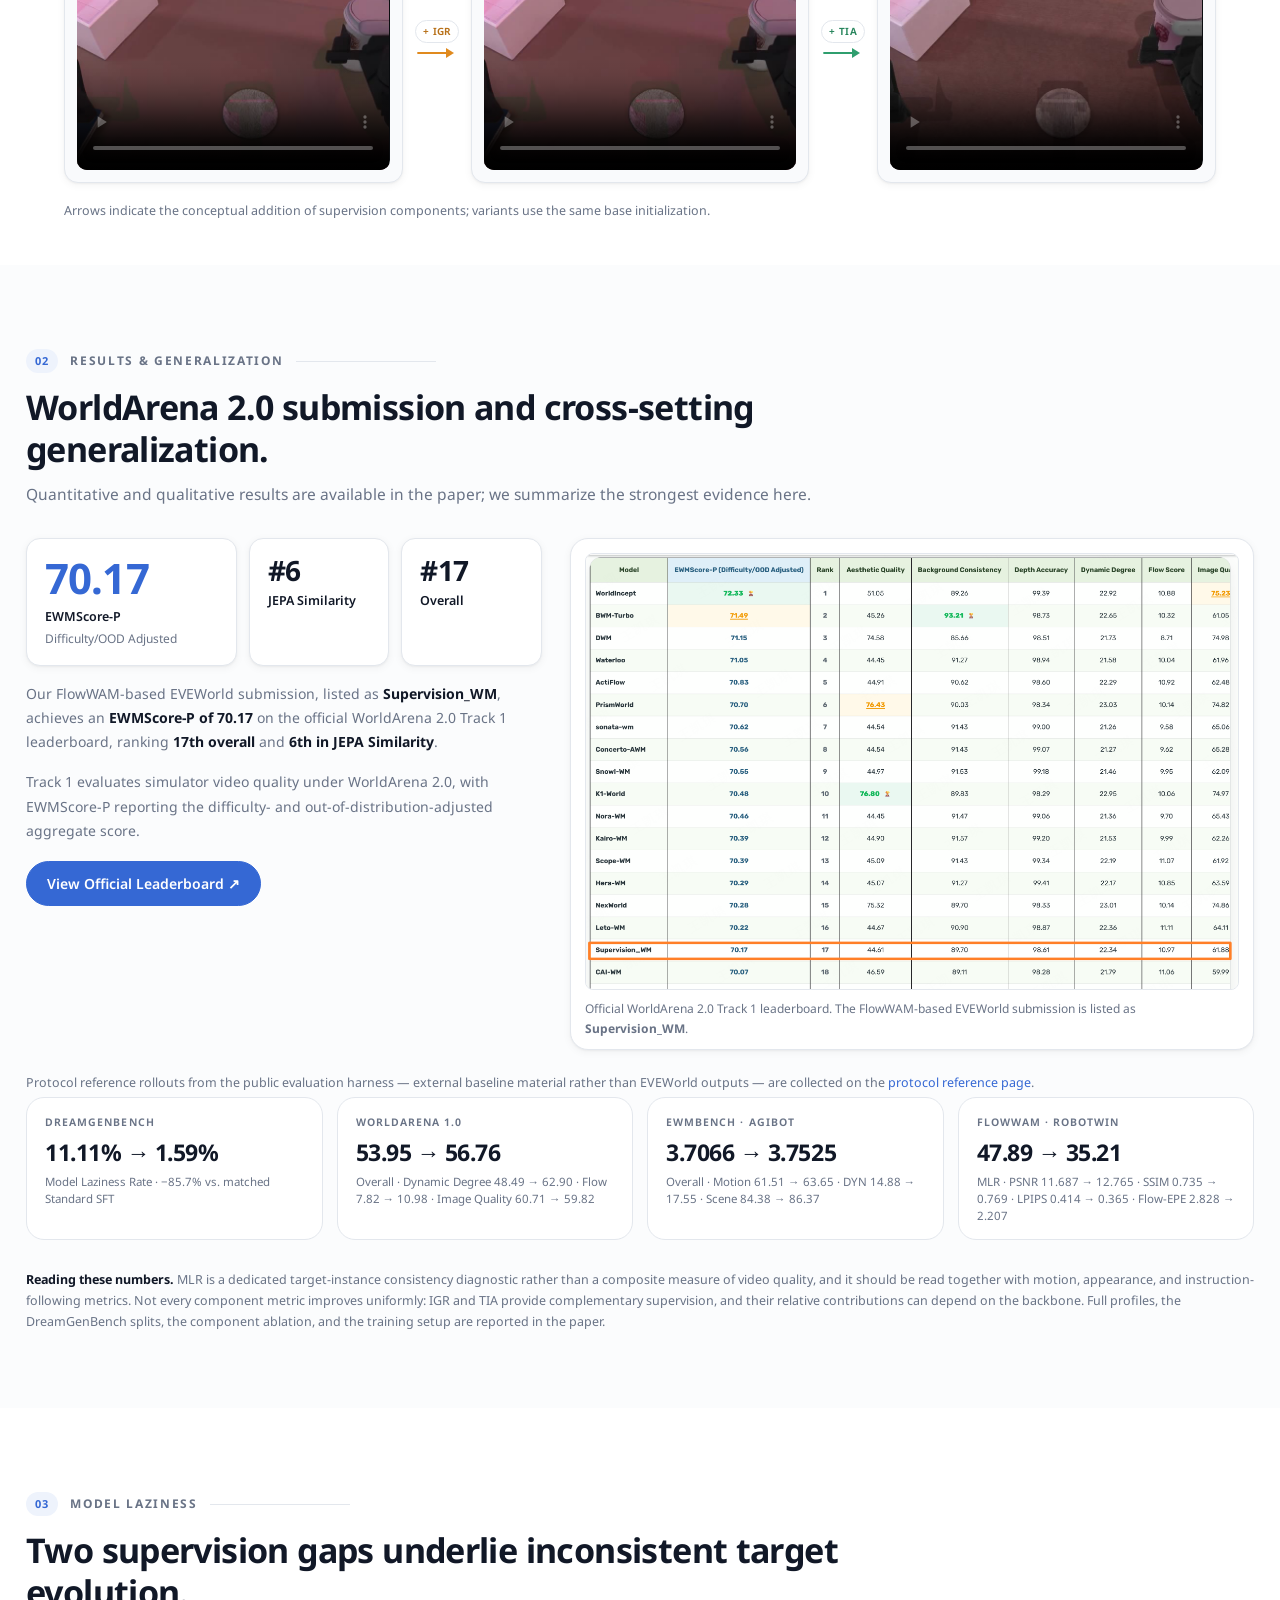
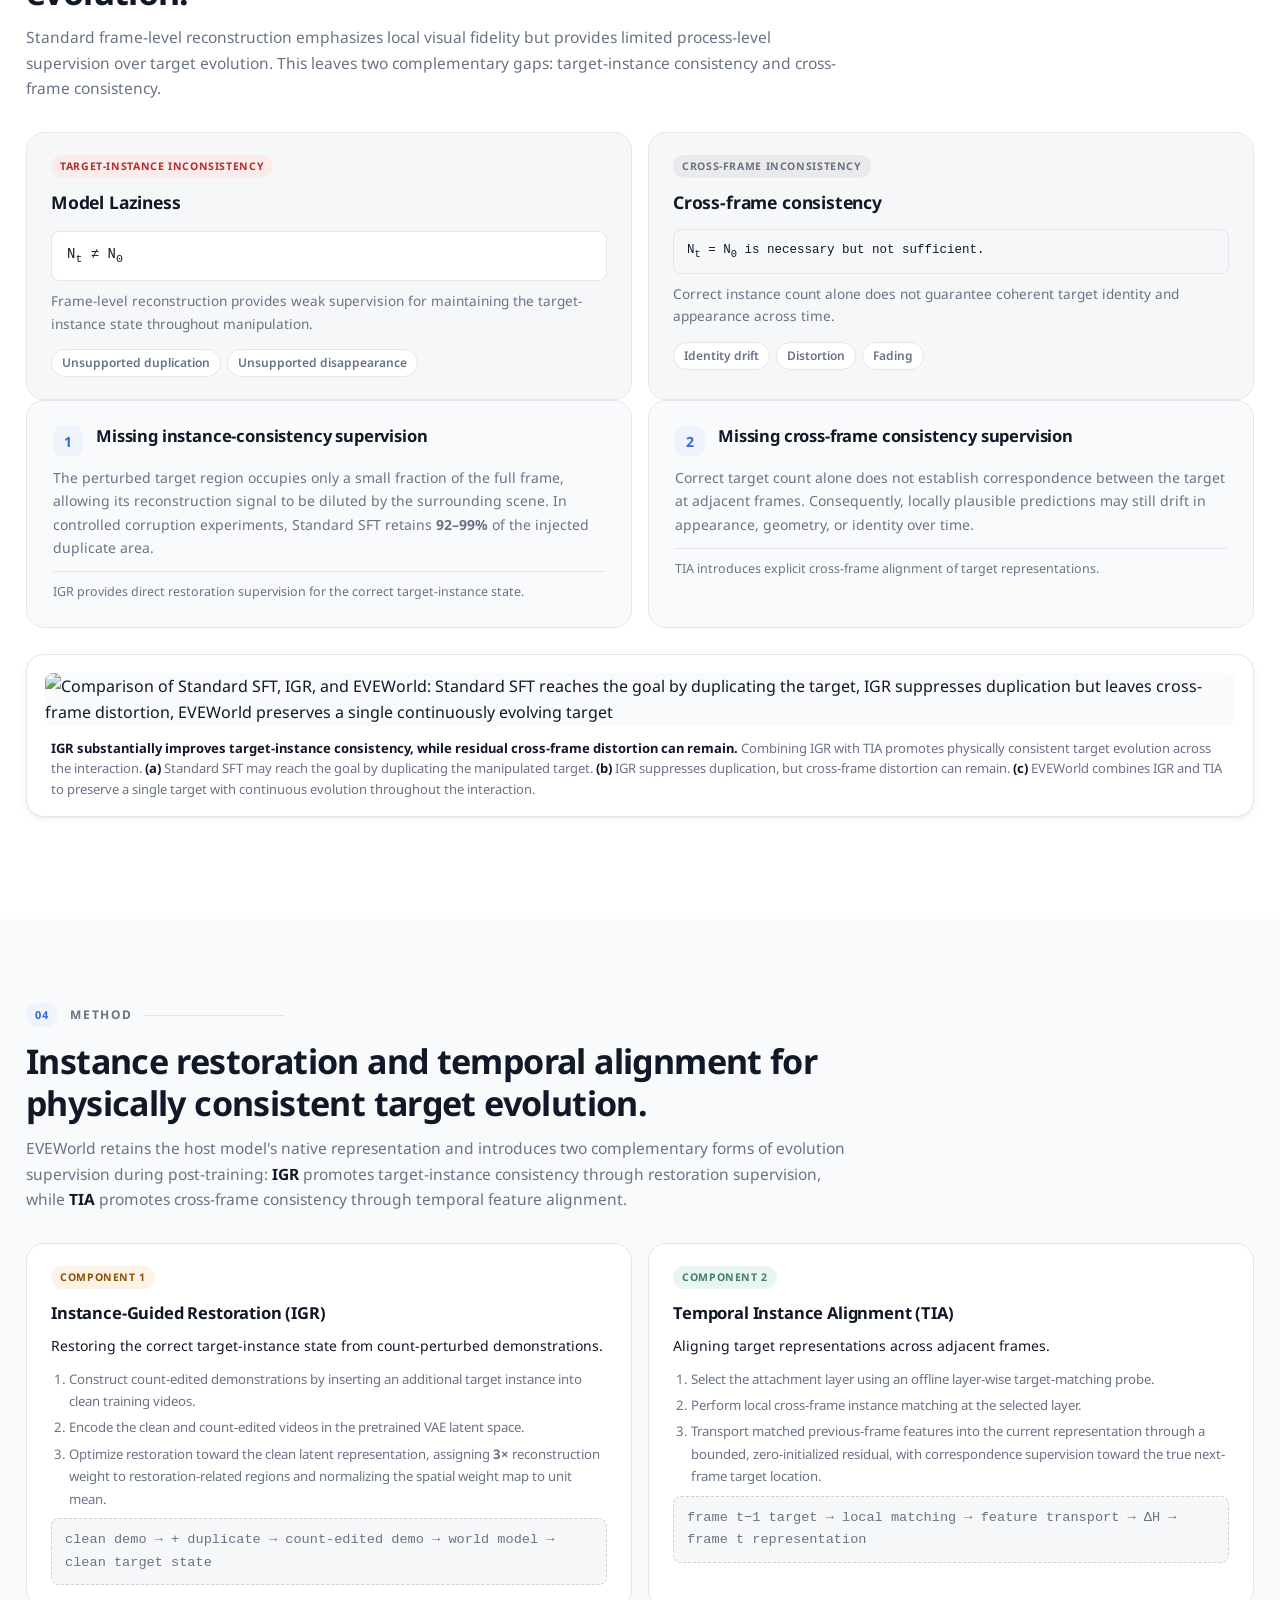
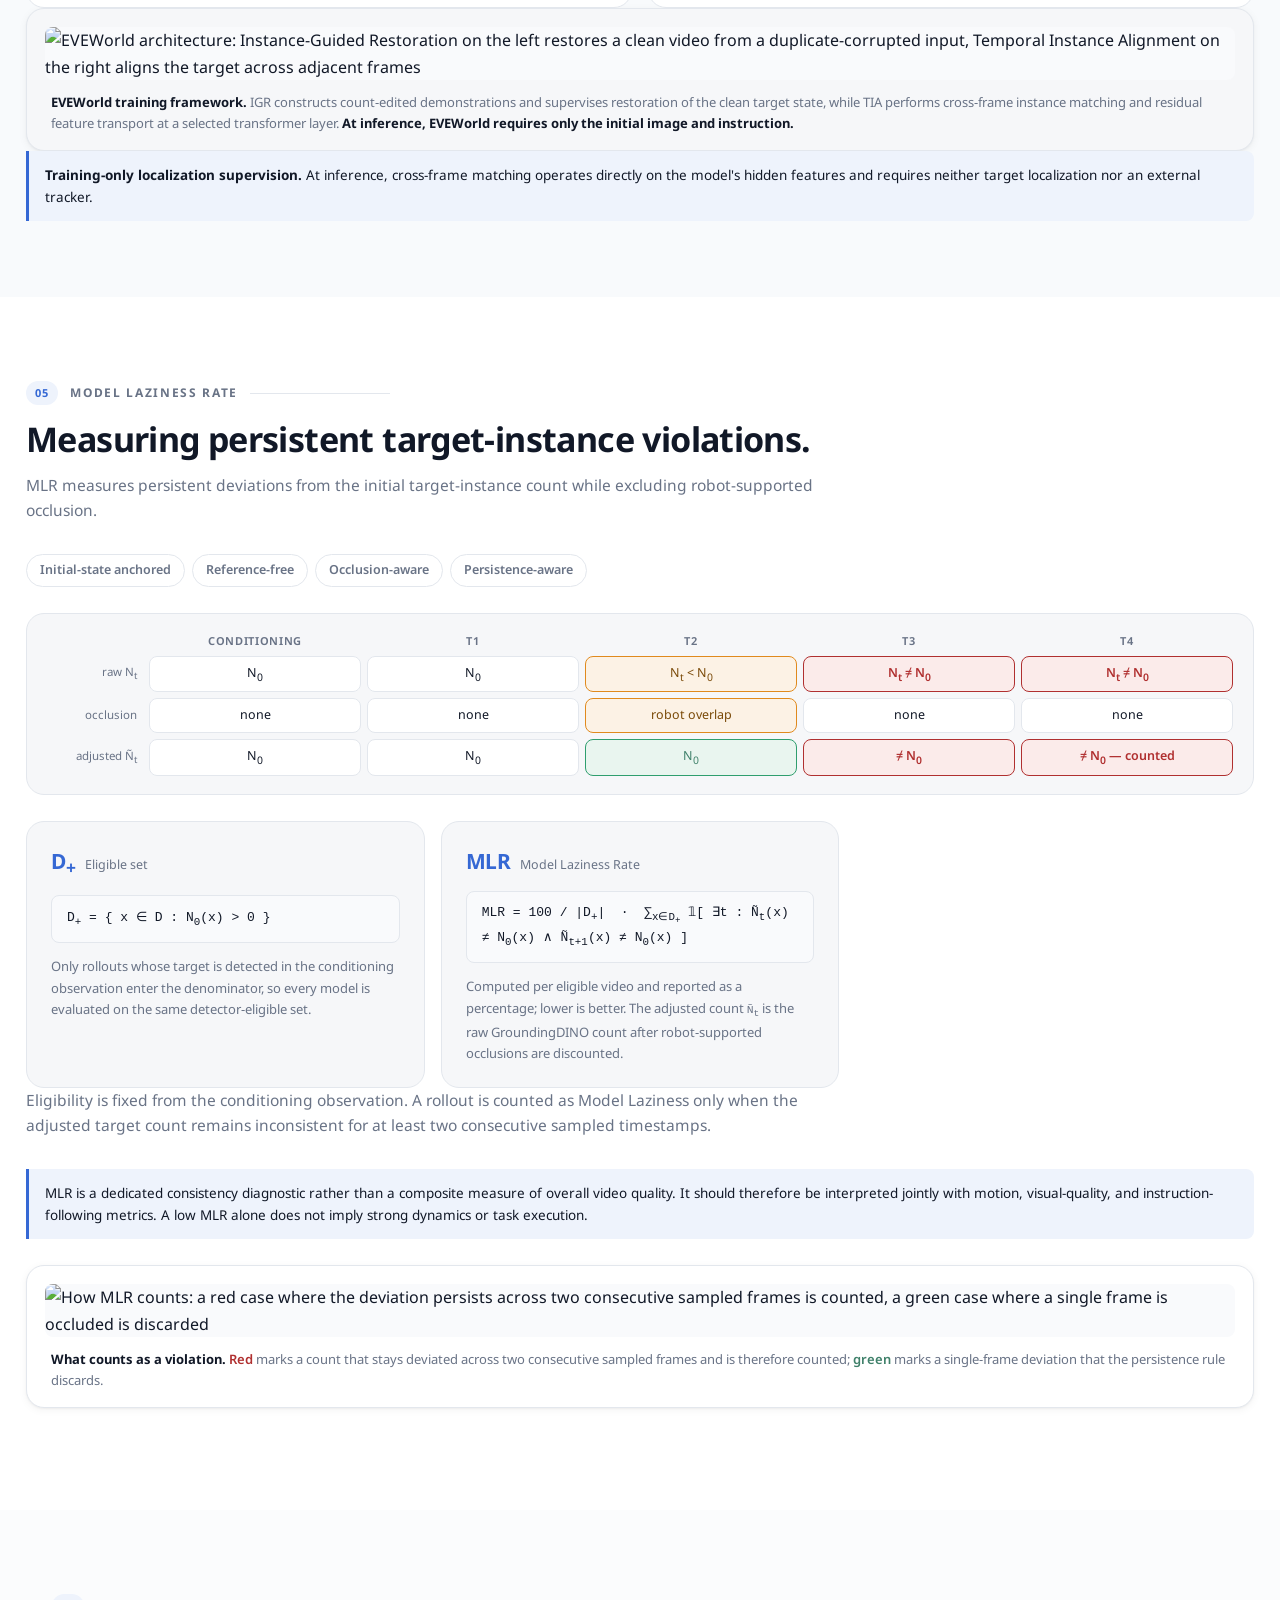
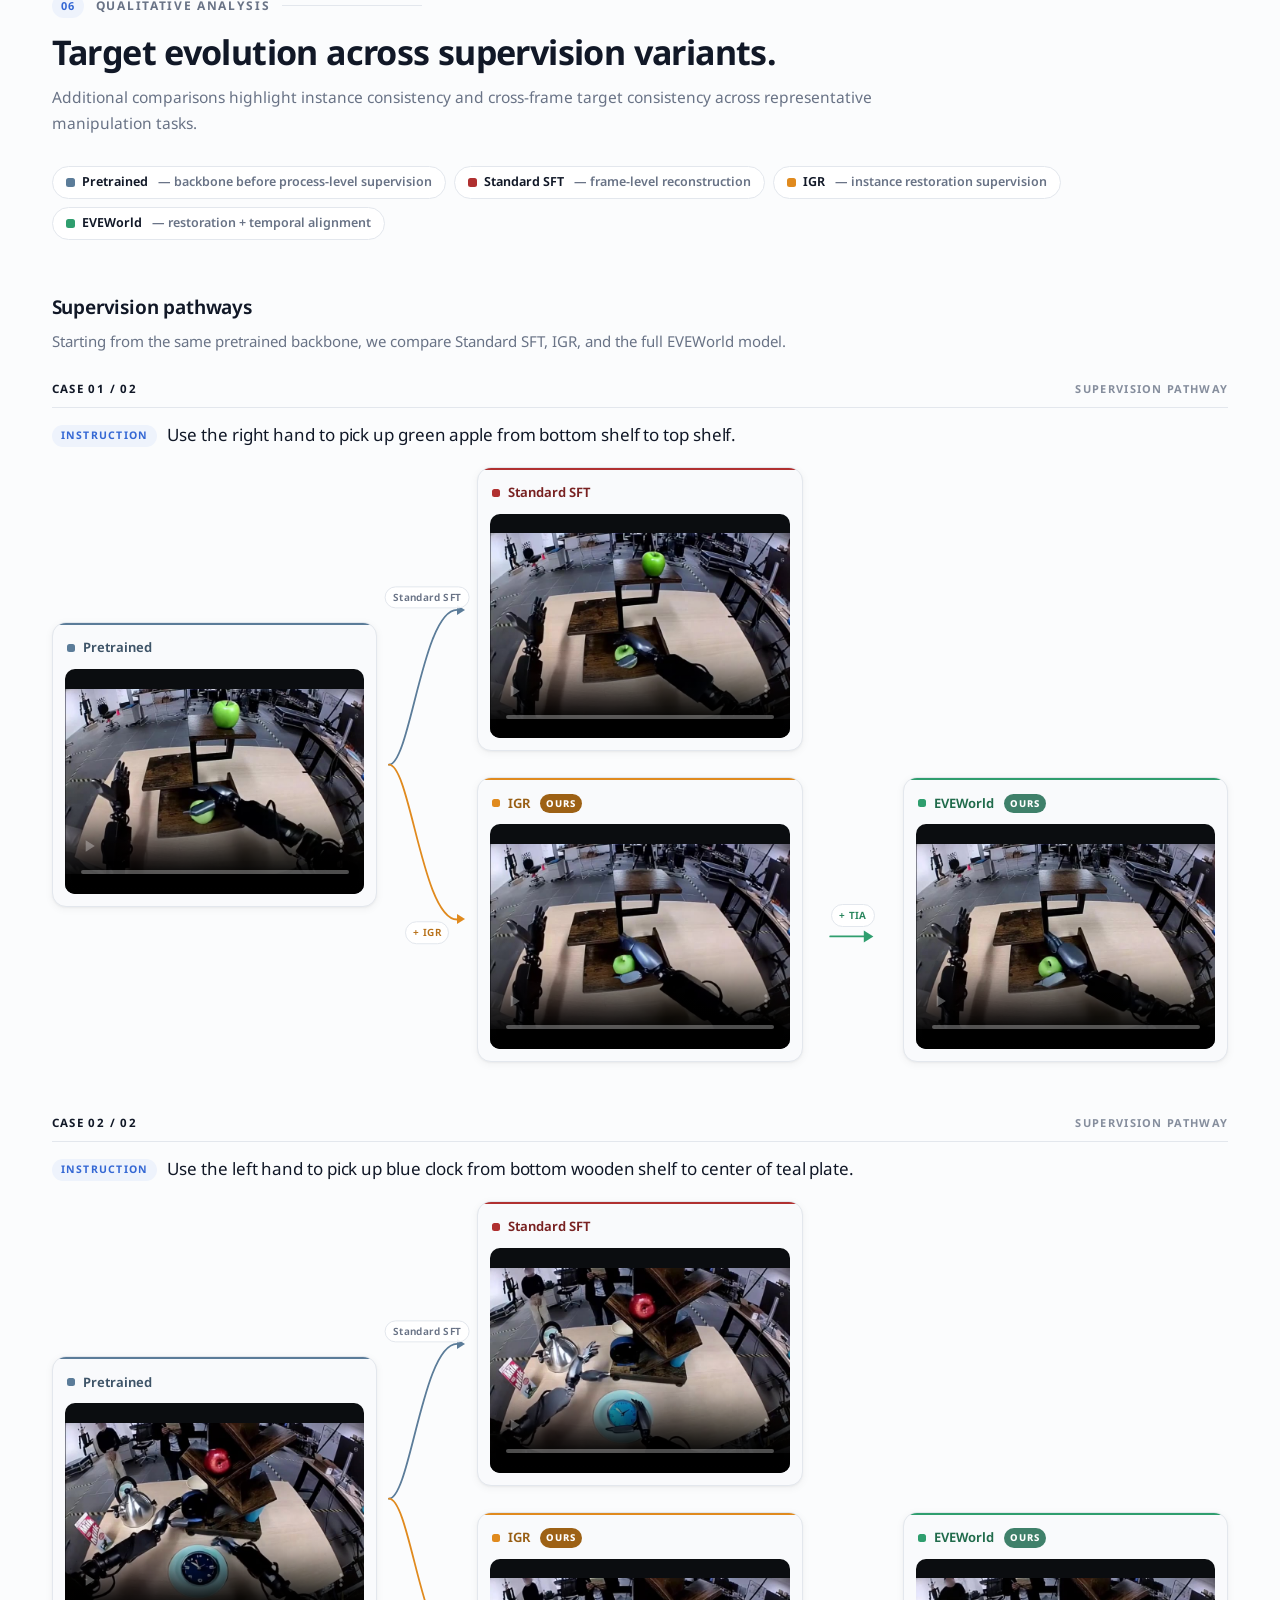
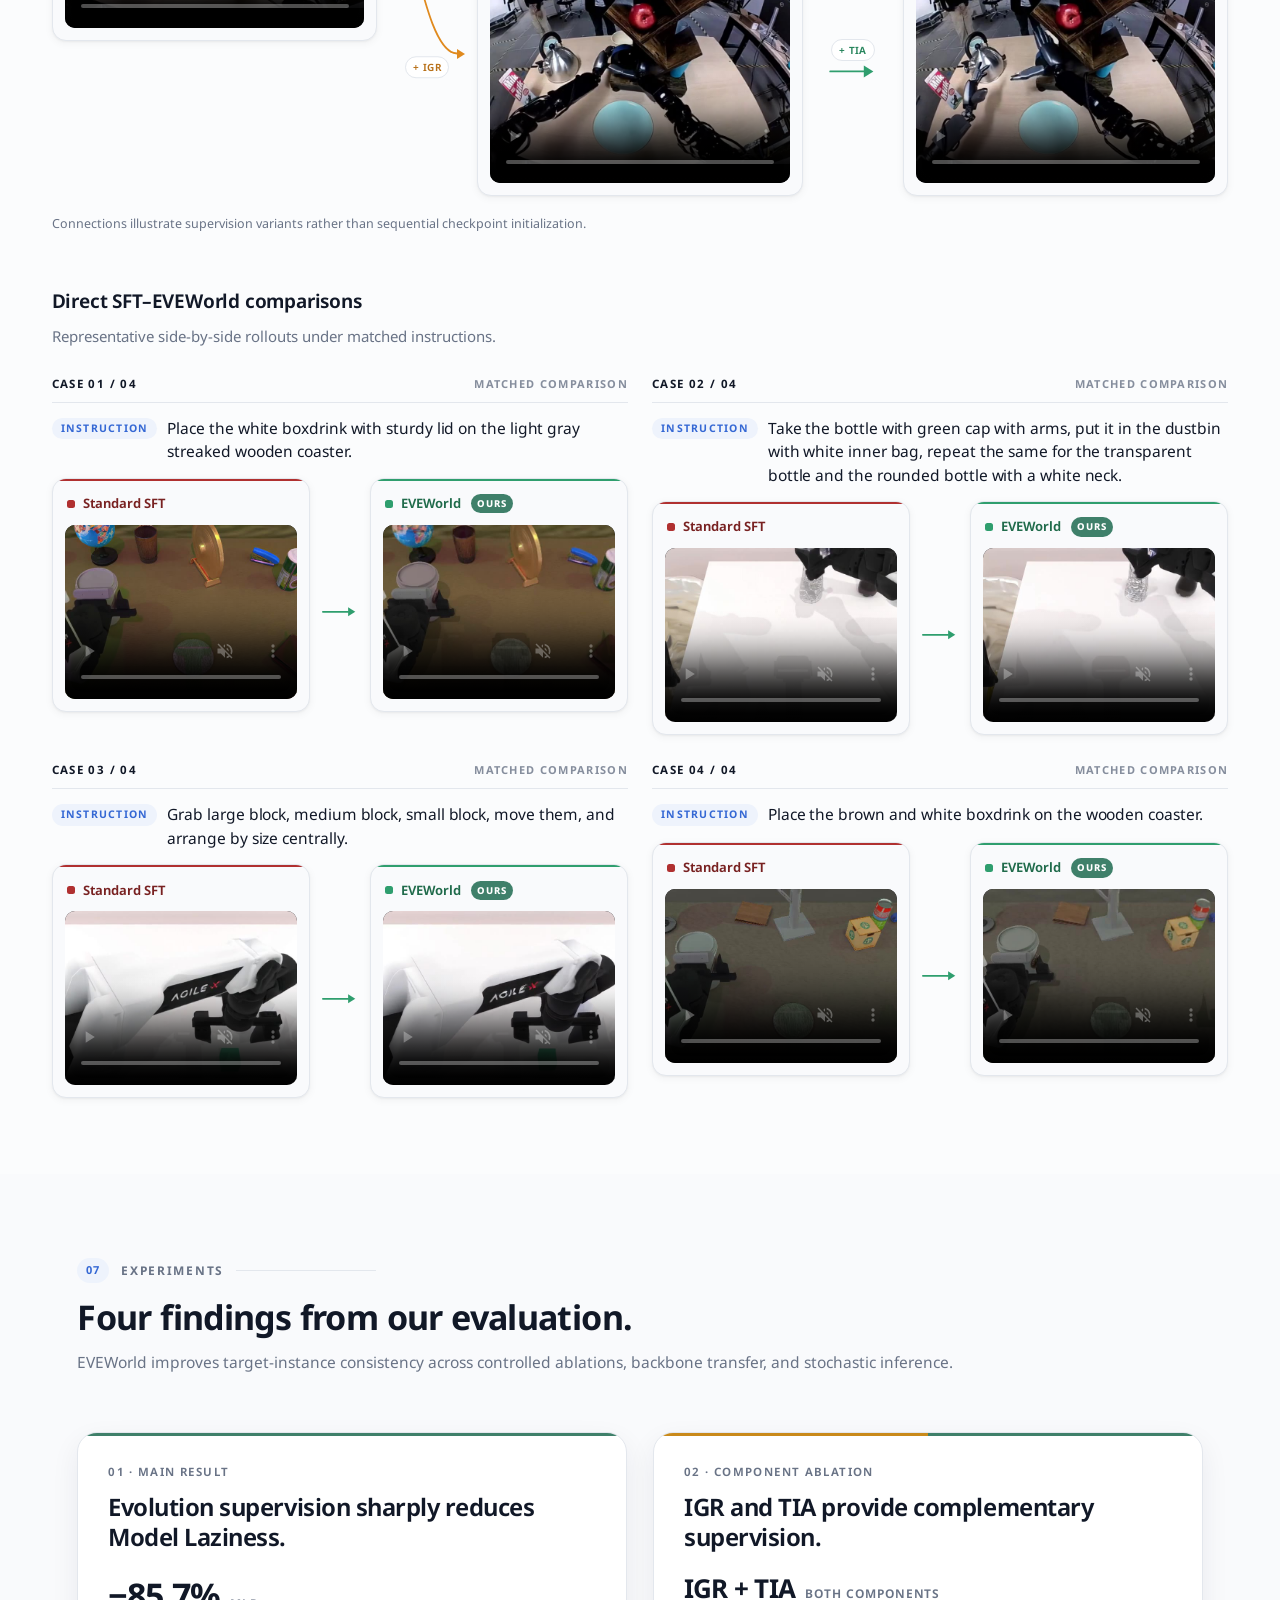
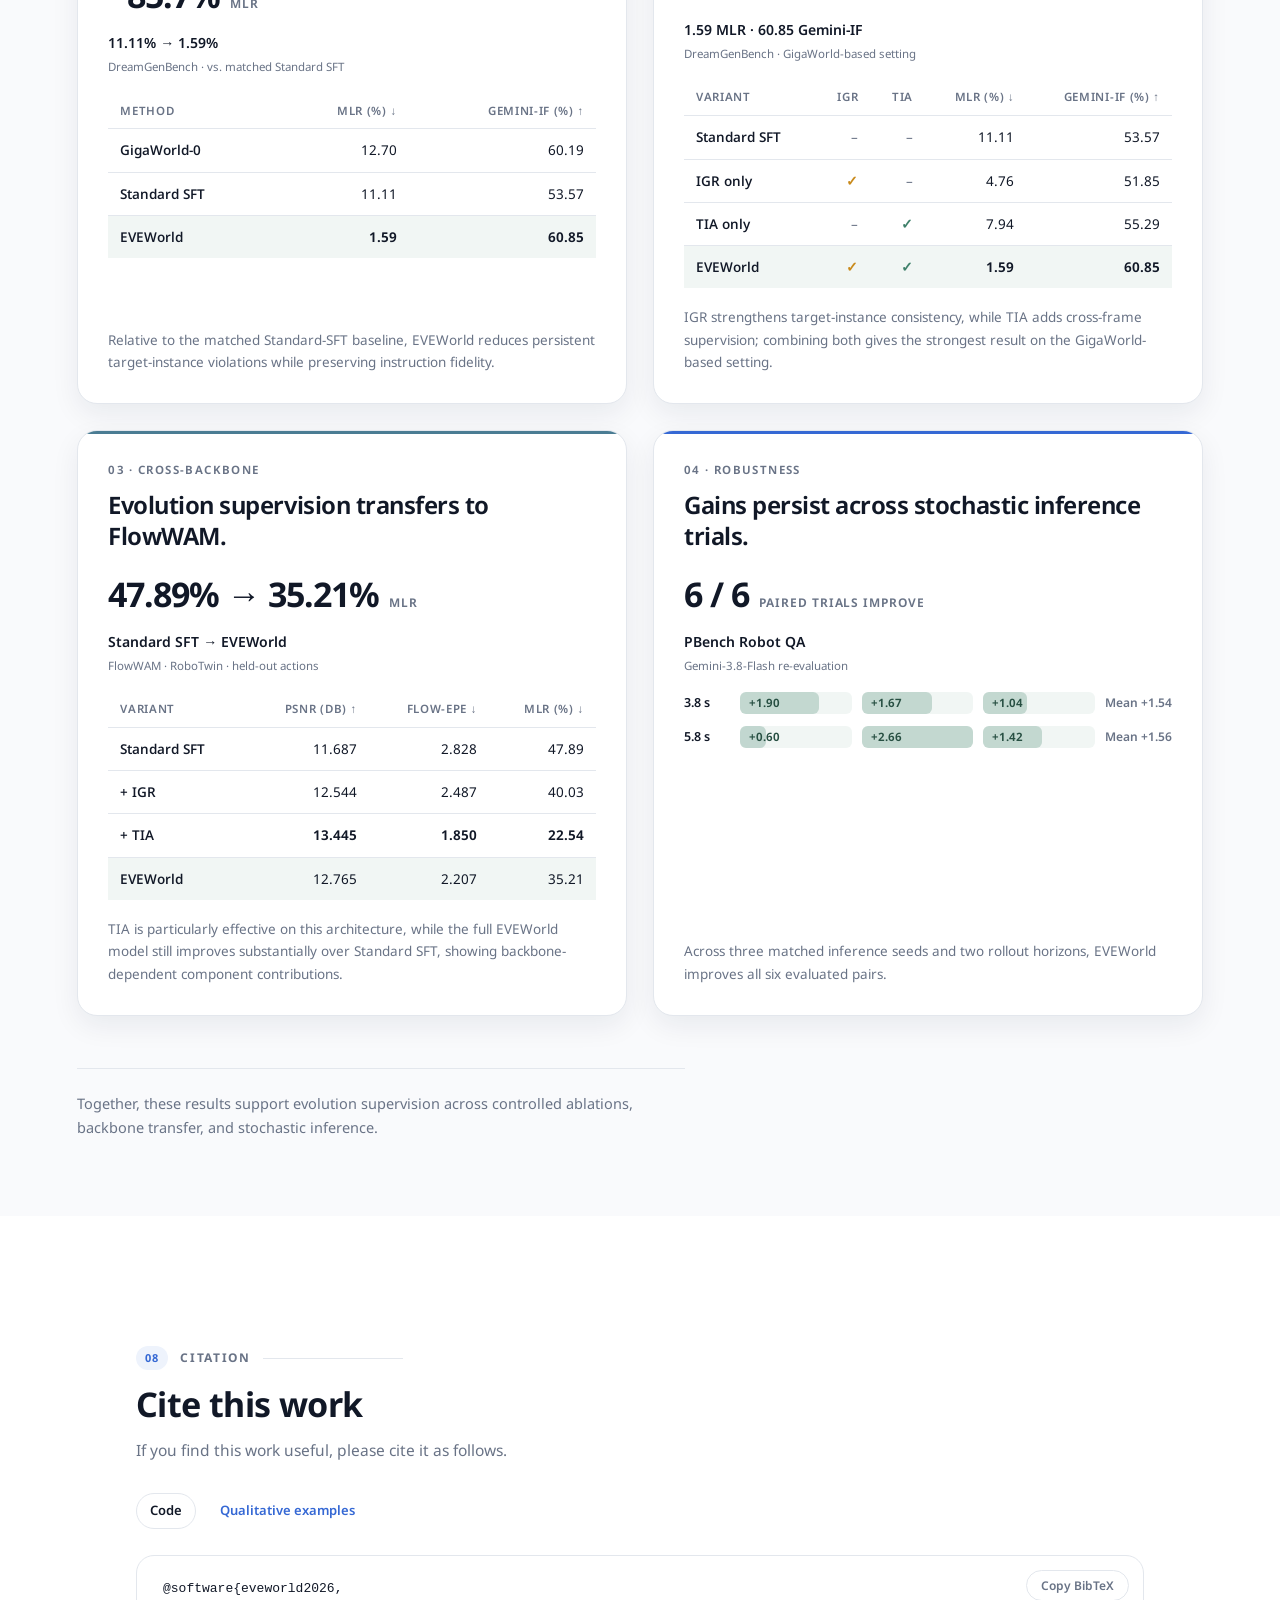
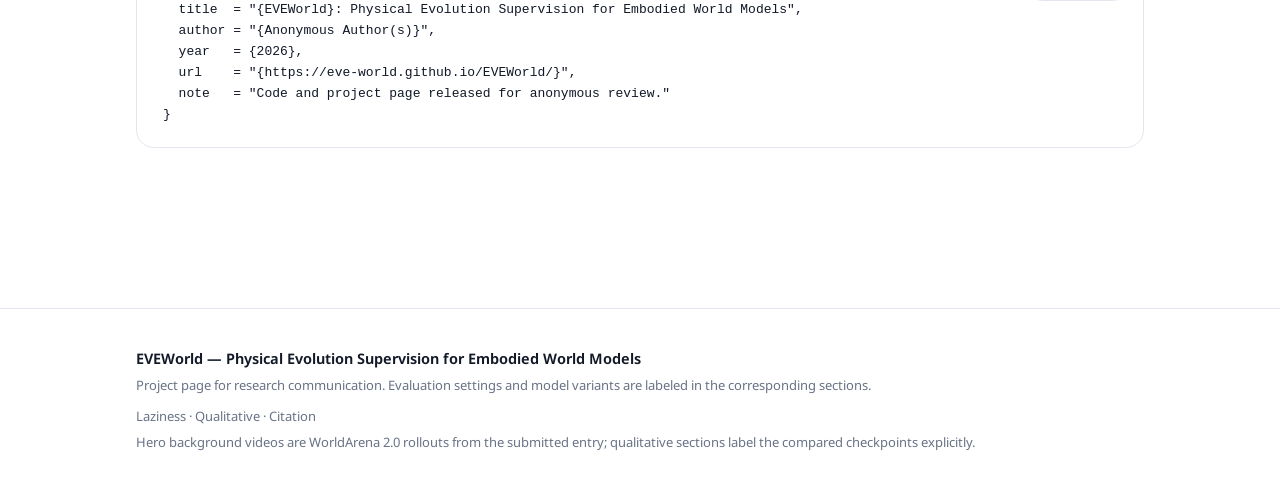
==== commit c13c90d9: "chore: bump the stylesheet cache tags" ====
--- a/index.html
+++ b/index.html
@@ -12,7 +12,7 @@
        unreachable get the system font stack instantly instead of a white page. -->
   <link href="https://fonts.googleapis.com/css2?family=Noto+Sans:ital,wght@0,300;0,400;0,500;0,600;0,700;1,400&display=swap" rel="stylesheet" media="print" onload="this.media='all'">
   <noscript><link href="https://fonts.googleapis.com/css2?family=Noto+Sans:ital,wght@0,300;0,400;0,500;0,600;0,700;1,400&display=swap" rel="stylesheet"></noscript>
-  <link rel="stylesheet" href="css/style.css?v=16">
+  <link rel="stylesheet" href="css/style.css?v=17">
   <link rel="icon" href="data:image/svg+xml,<svg xmlns='http://www.w3.org/2000/svg' viewBox='0 0 16 16'><rect width='16' height='16' rx='4' fill='%230071e3'/><path d='M6.5 4.5l5.5 3.5-5.5 3.5z' fill='white'/></svg>">
   <link rel="canonical" href="https://eve-world.github.io/EVEWorld/">
   <meta property="og:type" content="website">
--- a/css/style.css
+++ b/css/style.css
@@ -1751,13 +1751,6 @@
    used to be defined here; the v12 block at the end of this file now owns
    them. Only the rules v12 does not restate live on. */
 
-/* Fade the reel horizontally so tiles dissolve at the edges instead of
-   being clipped mid-card. */
-.hero-reel {
-  -webkit-mask-image: linear-gradient(90deg, transparent 0, #000 9%, #000 91%, transparent 100%);
-  mask-image: linear-gradient(90deg, transparent 0, #000 9%, #000 91%, transparent 100%);
-}
-
 /* A soft header shadow appears only once the page has scrolled (js toggles
    .is-scrolled). */
 .site-header.is-scrolled {
@@ -1925,15 +1918,12 @@
     linear-gradient(180deg, #FAFBFC, var(--c-bg) 62%);
 }
 
-/* 2/17 — the scrim loses both coloured layers and gains a soft edge
-   vignette; it now reads as page-coloured air, not as a haze. */
+/* 2/17 — the scrim loses both coloured layers; it now reads as
+   page-coloured air, not as a haze. */
 .hero-scrim {
   background:
     radial-gradient(46% 58% at 50% 44%, rgba(246, 247, 249, .86), rgba(246, 247, 249, .30) 62%, transparent 78%),
-    linear-gradient(180deg, var(--c-bg) 0%, transparent 12%, transparent 88%, var(--c-bg) 100%),
-    linear-gradient(to right,
-      rgba(246, 247, 249, .90), rgba(246, 247, 249, 0) 12%,
-      rgba(246, 247, 249, 0) 88%, rgba(246, 247, 249, .90));
+    linear-gradient(180deg, var(--c-bg) 0%, transparent 12%, transparent 88%, var(--c-bg) 100%);
 }
 
 /* 3/4 — montage tiles: one neutral hairline, one quiet shadow, no arm glow
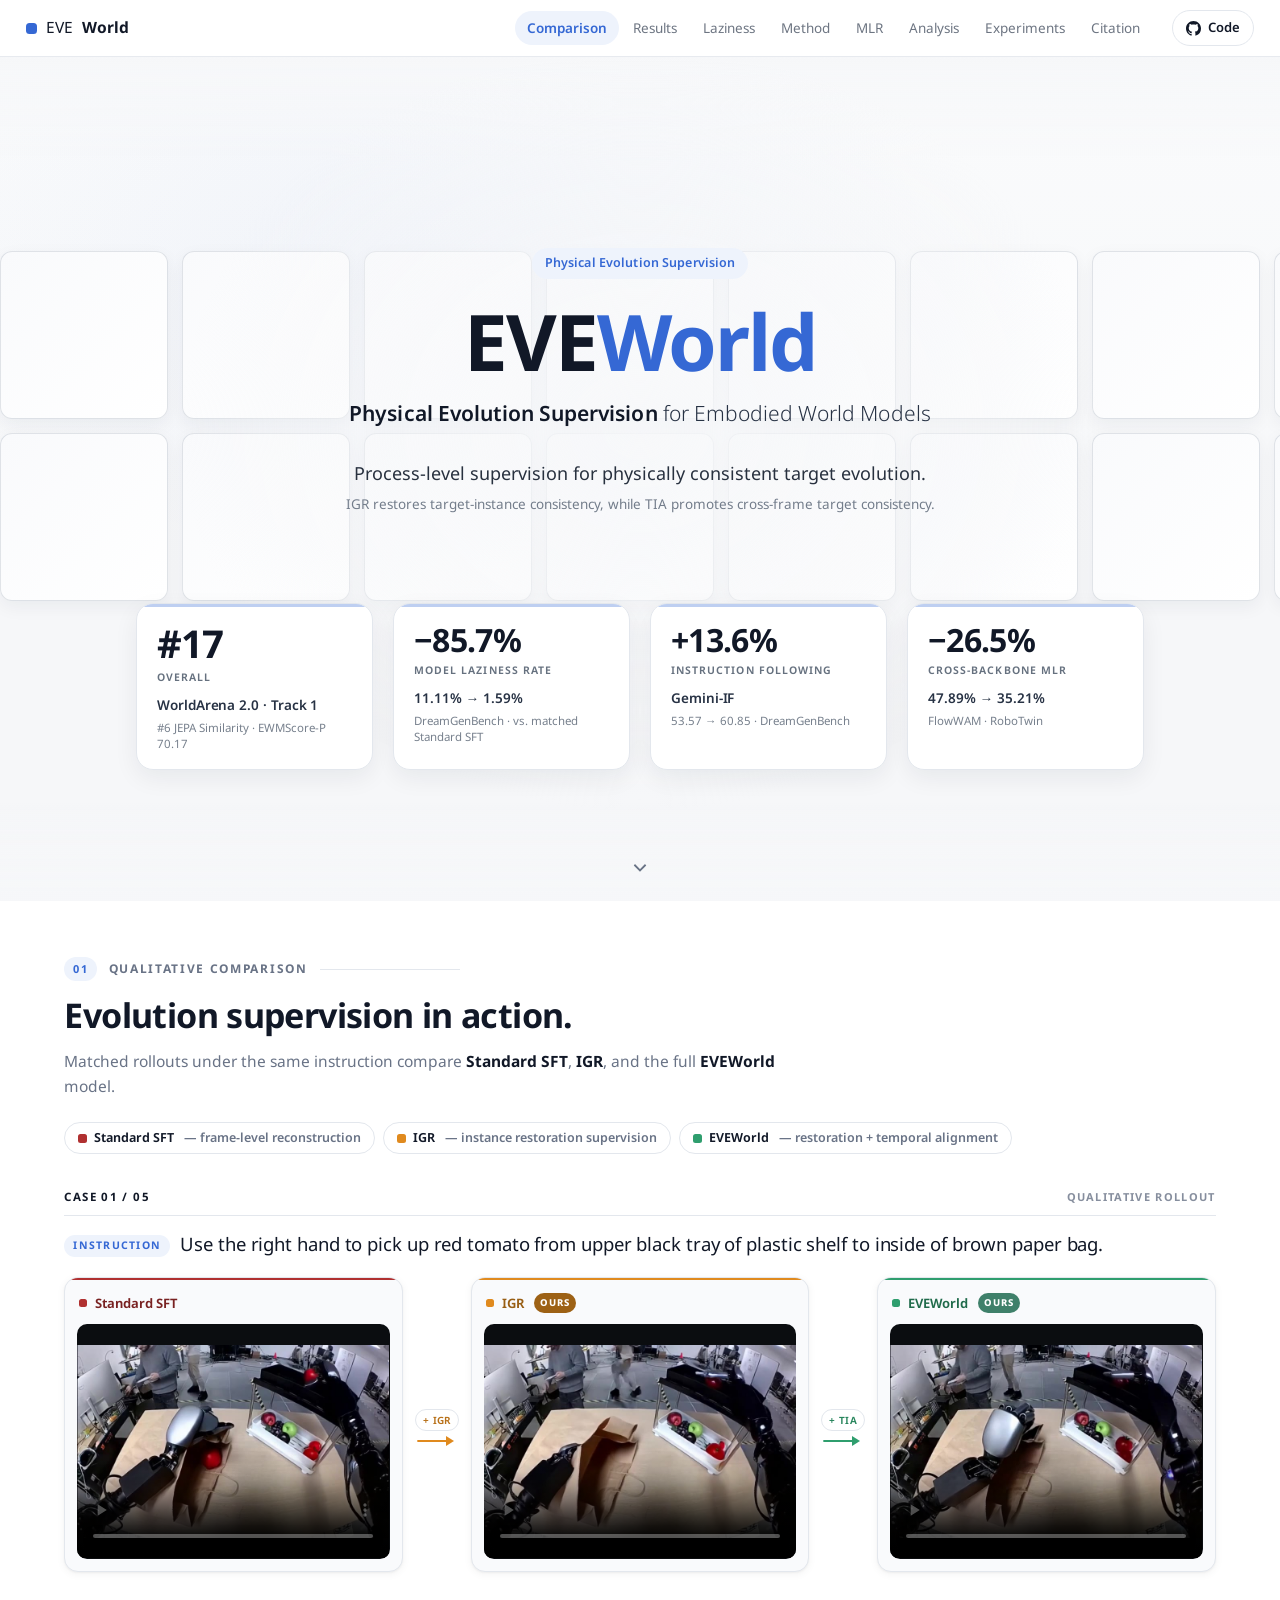
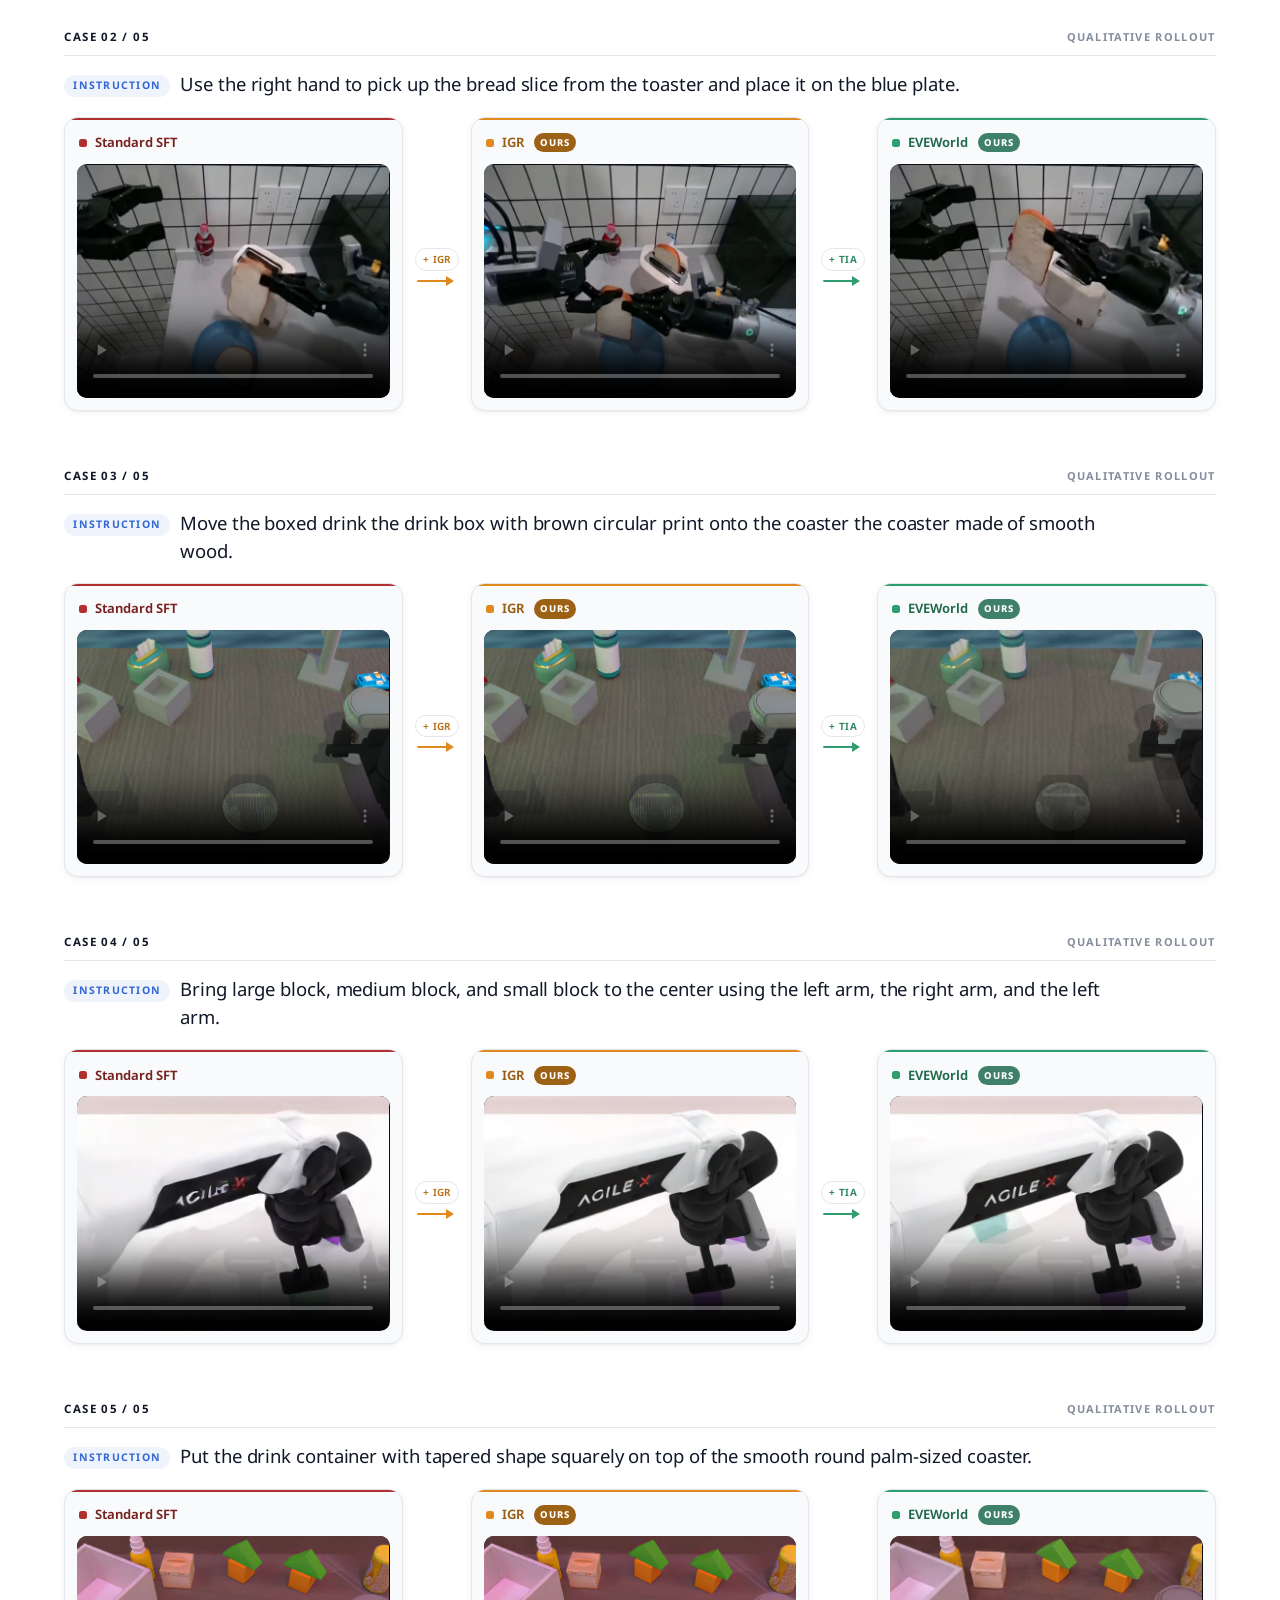
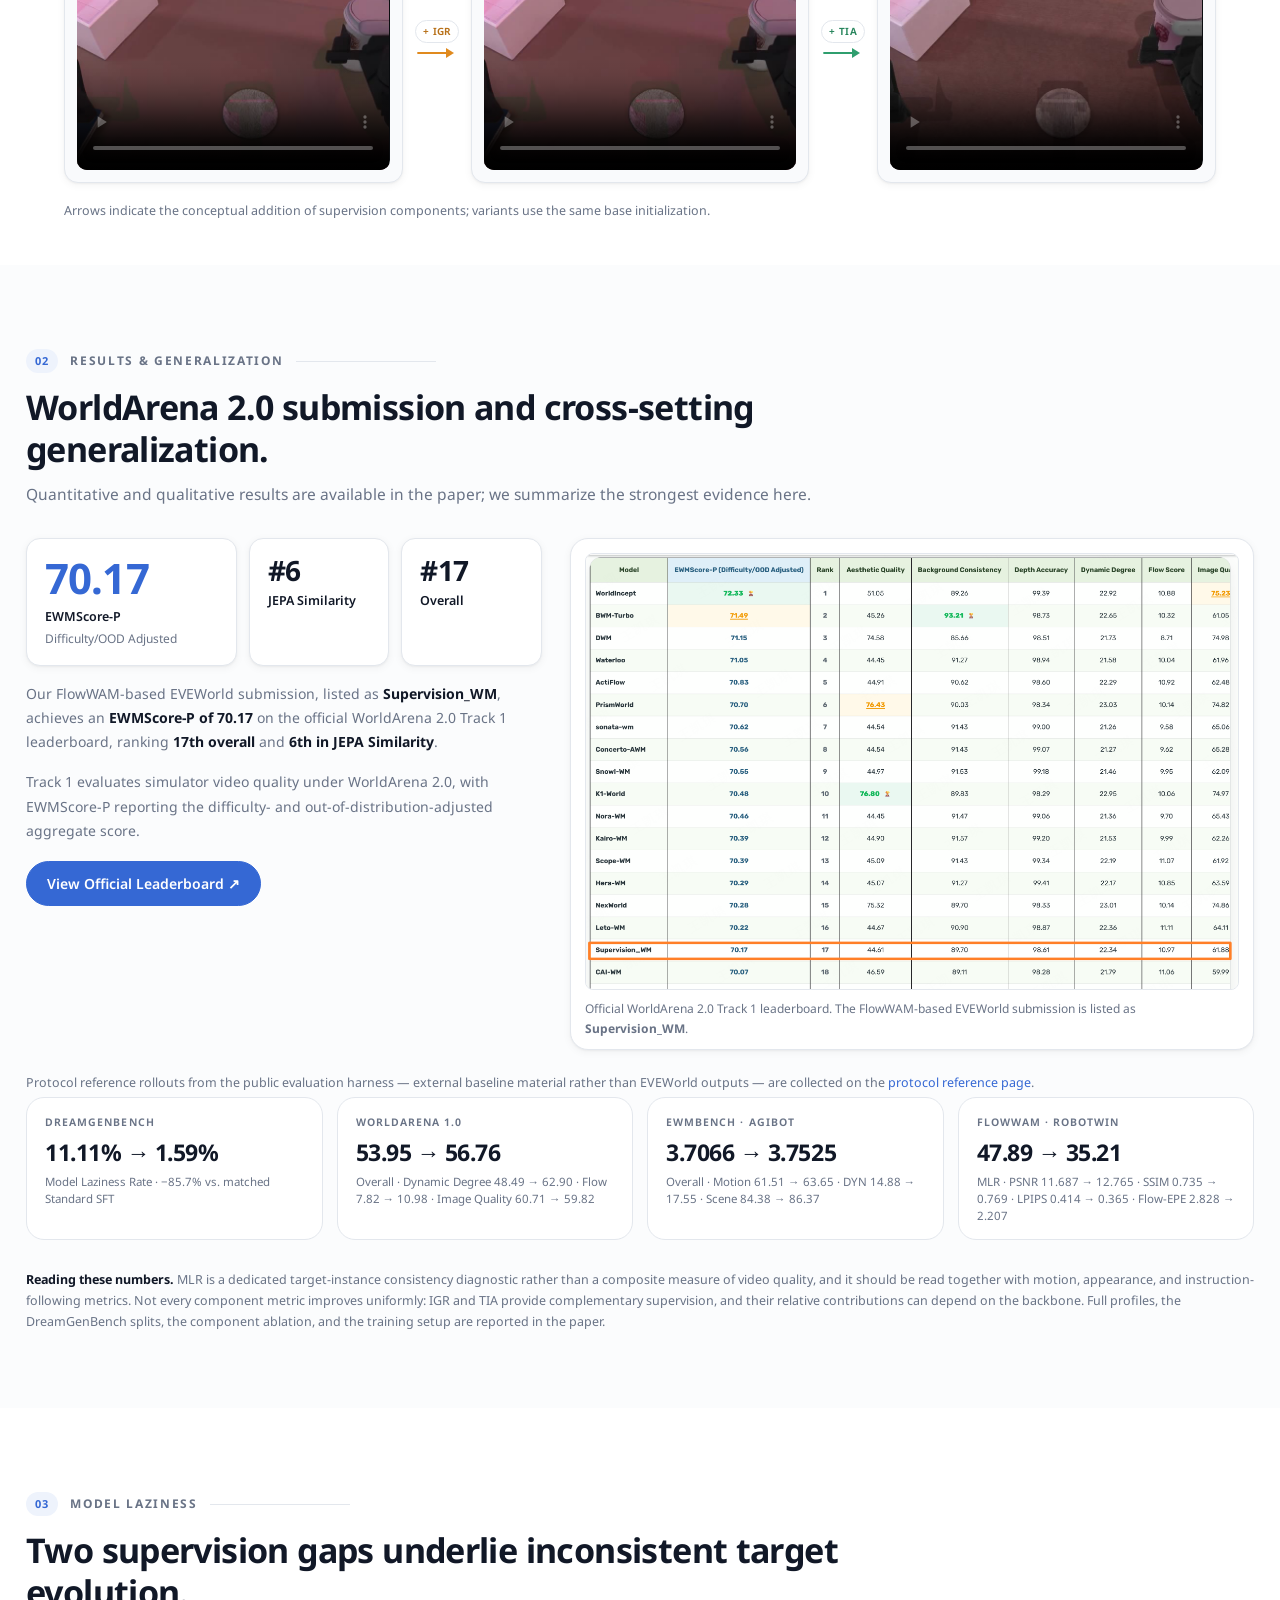
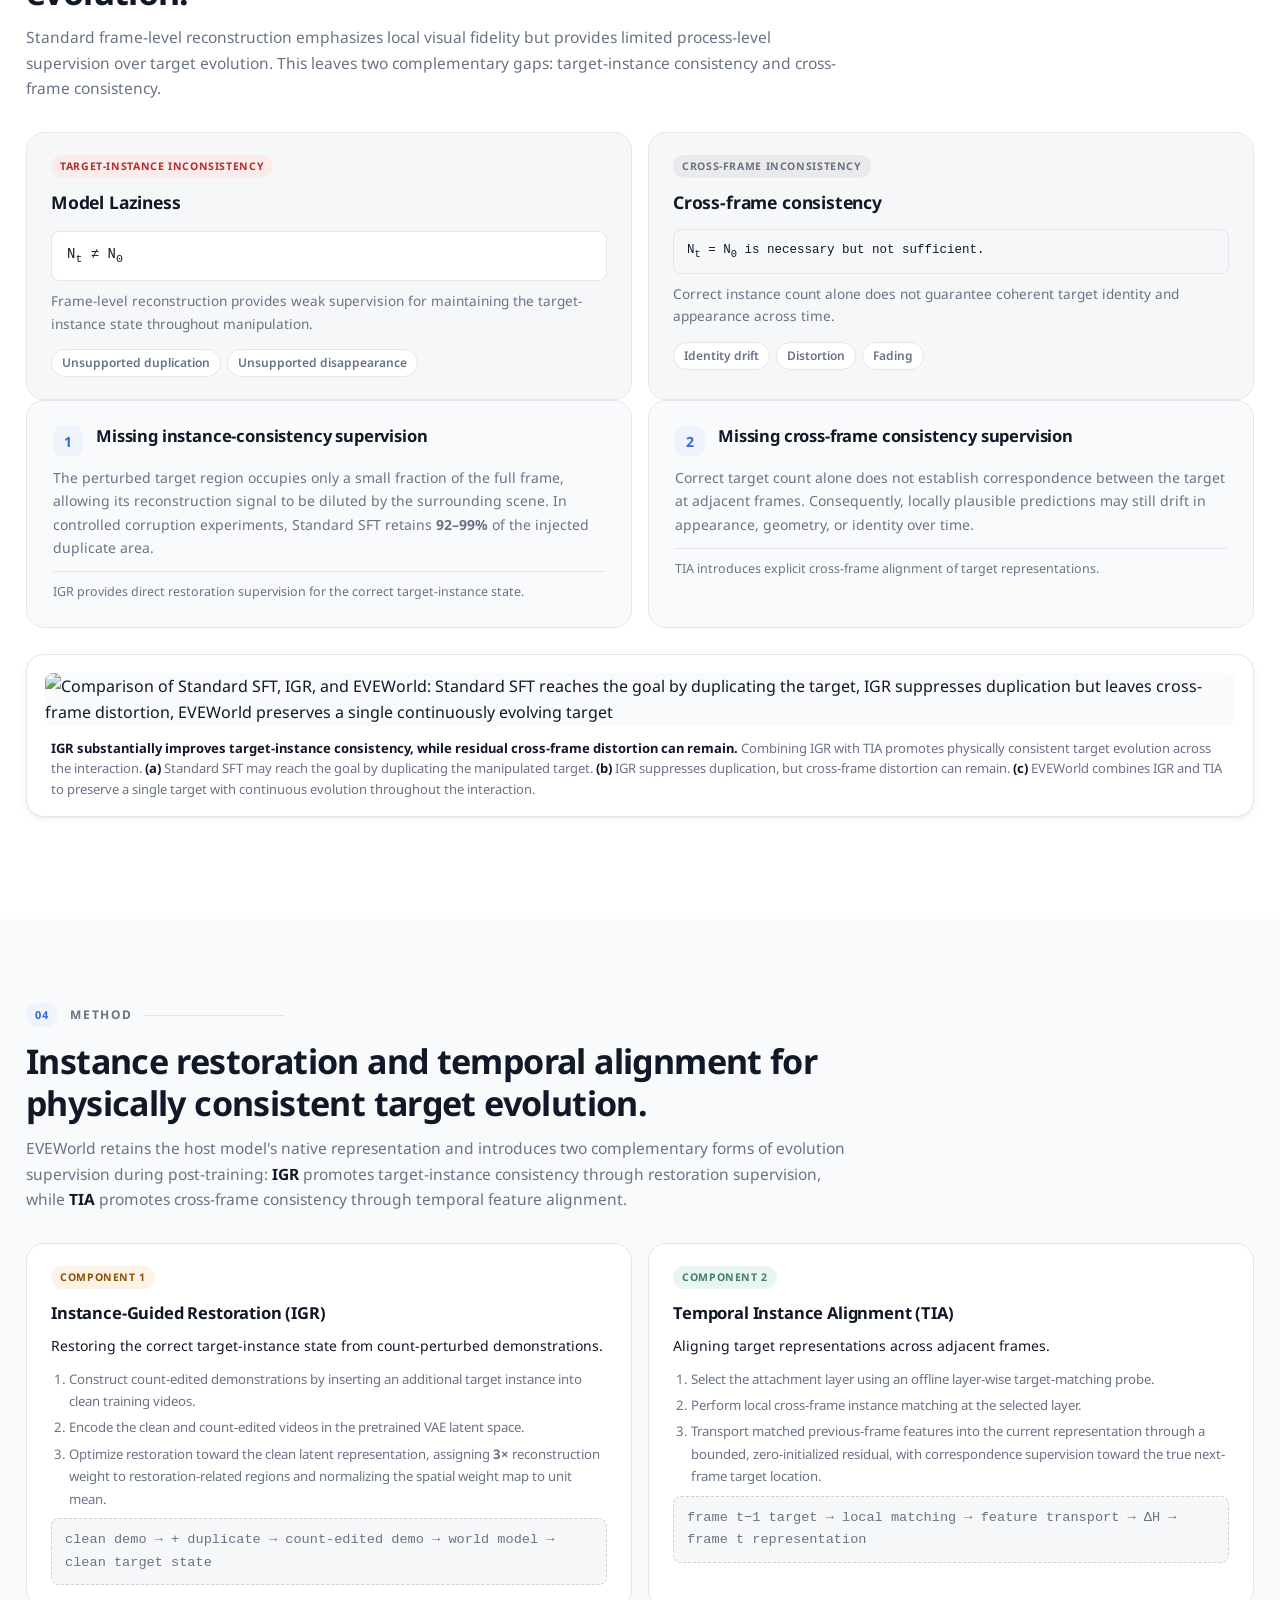
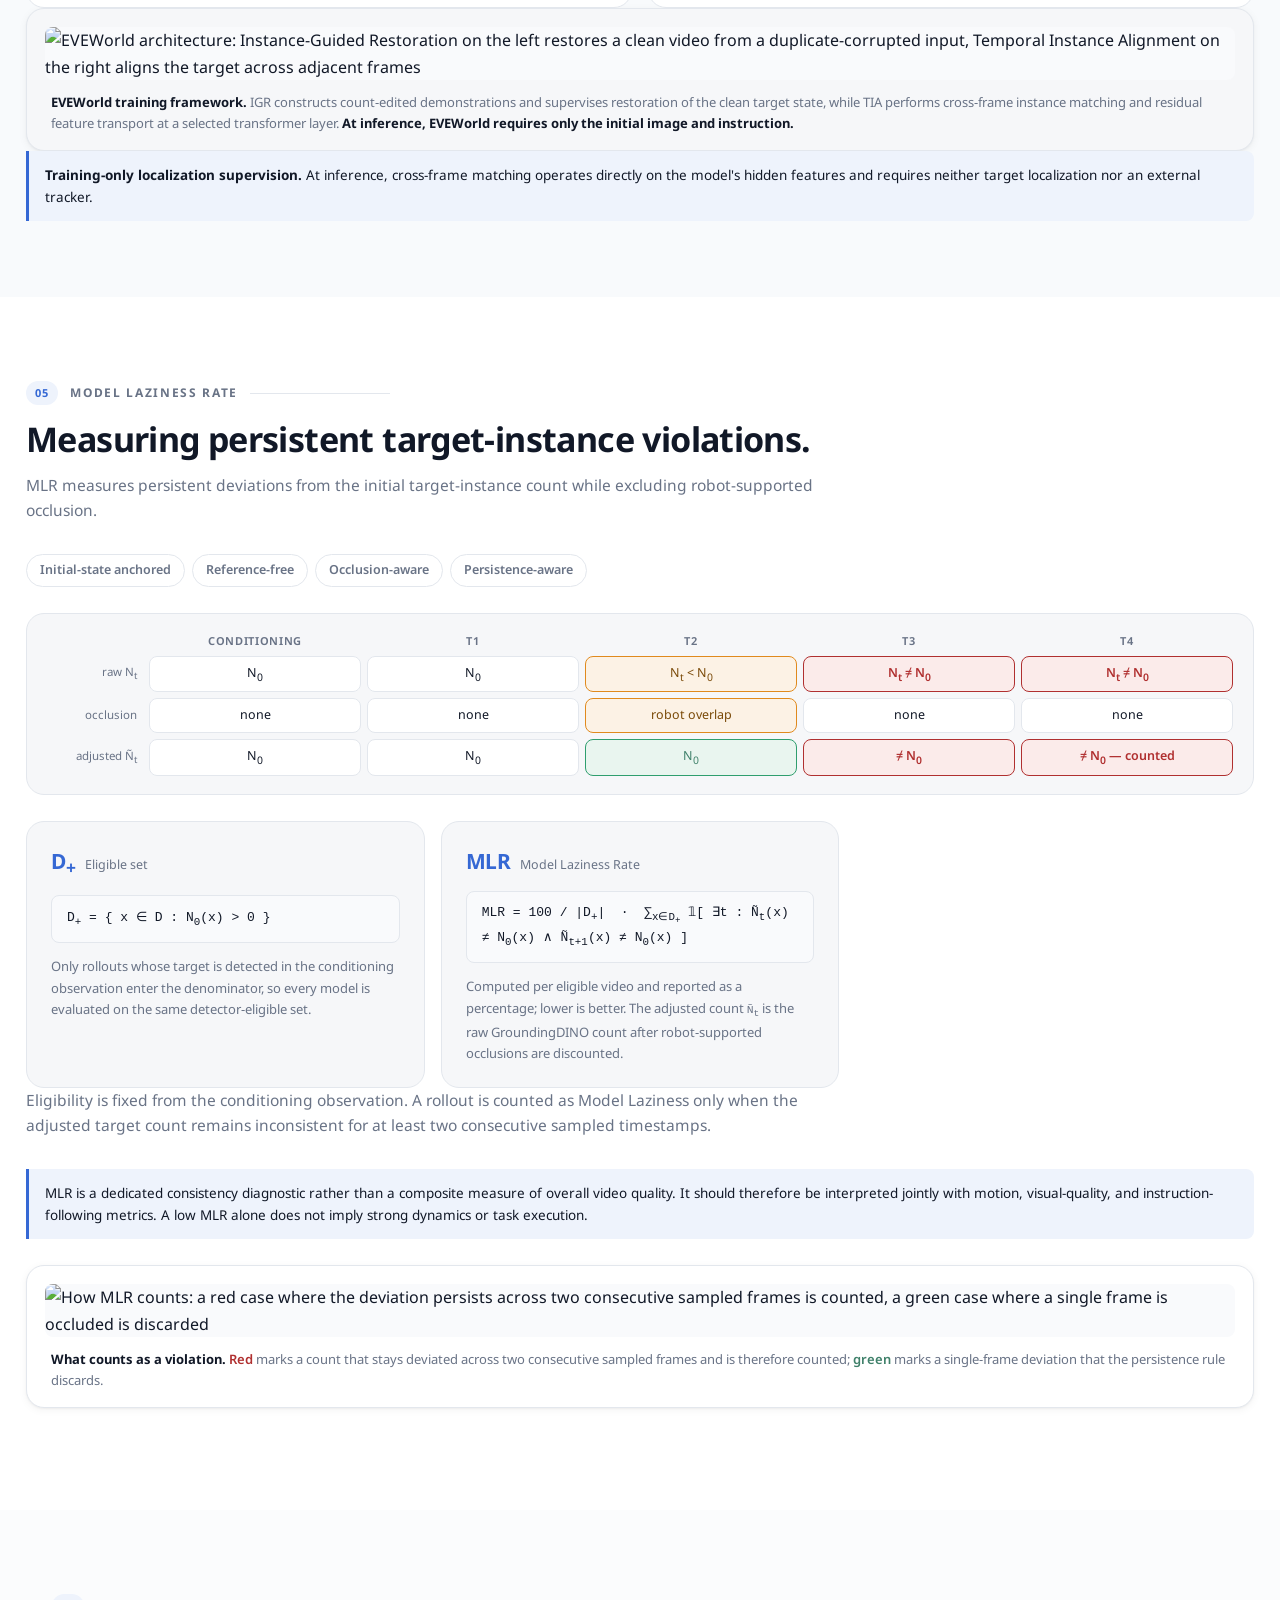
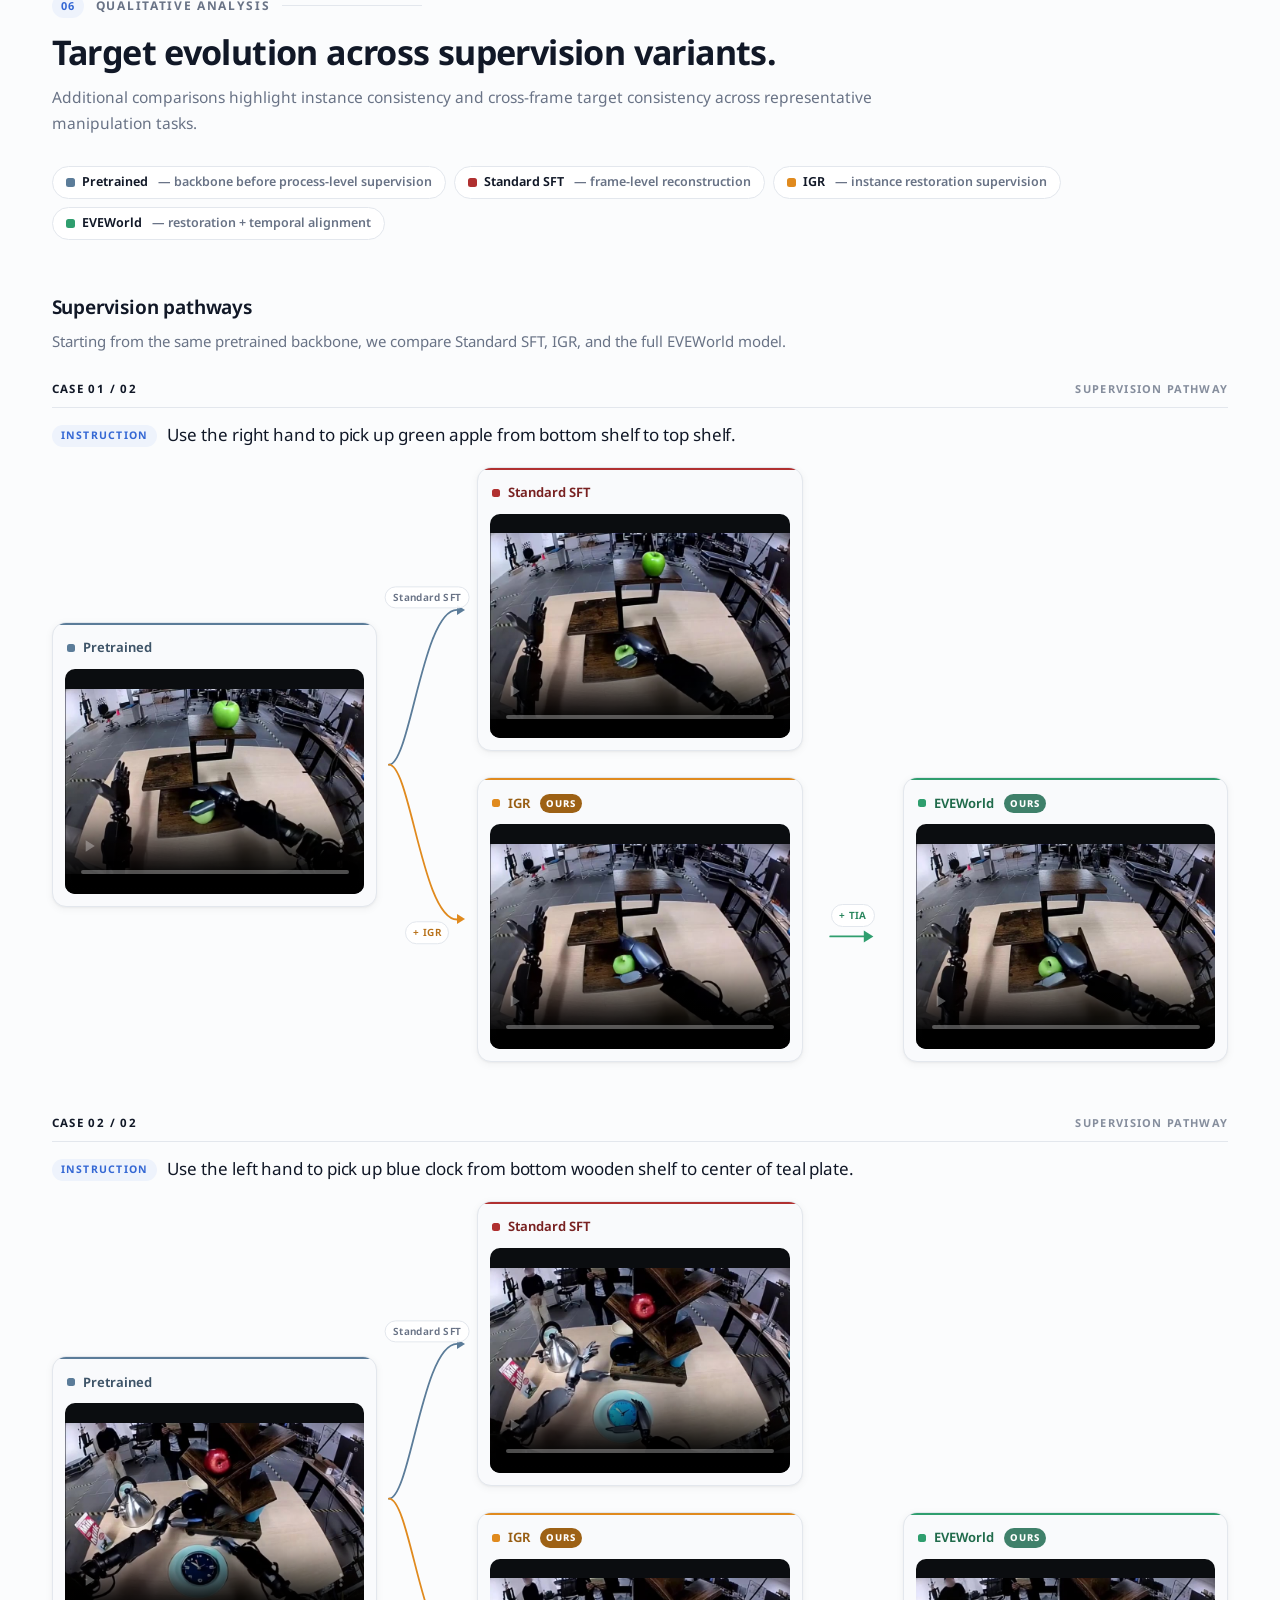
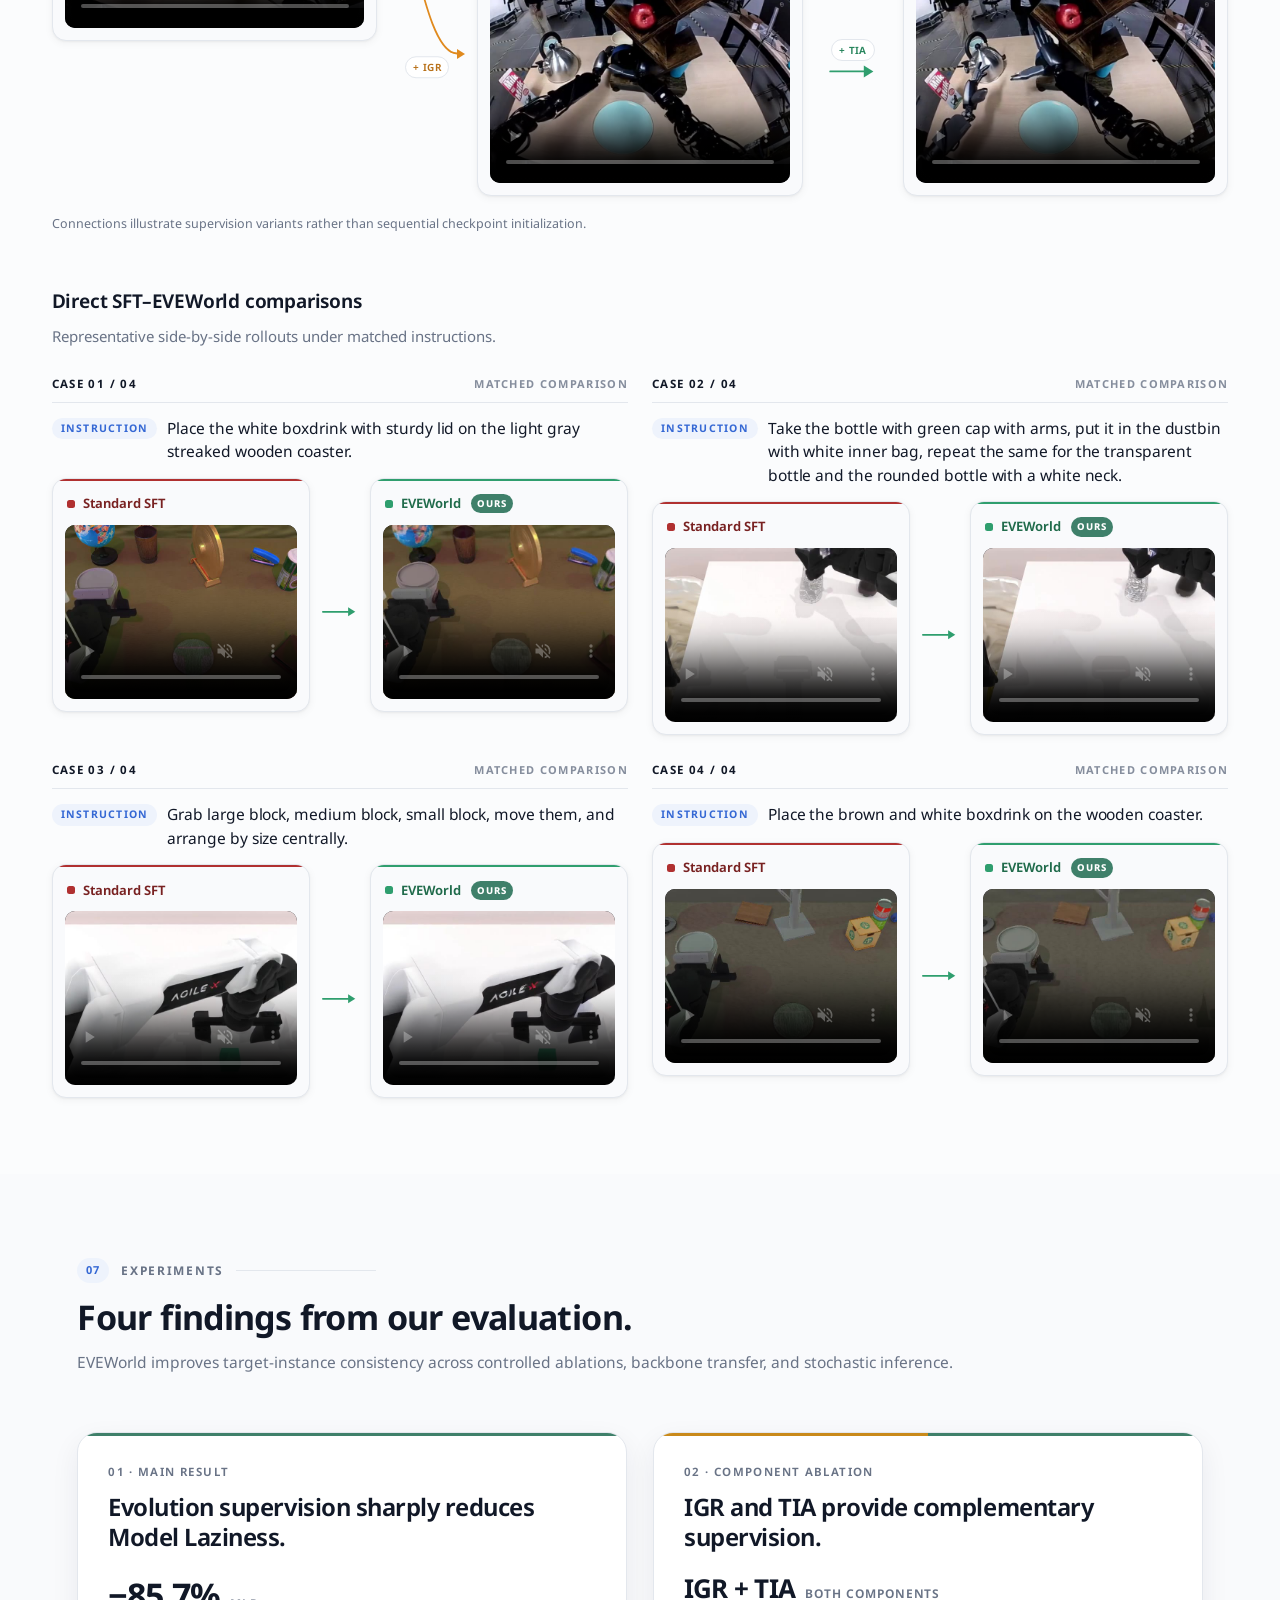
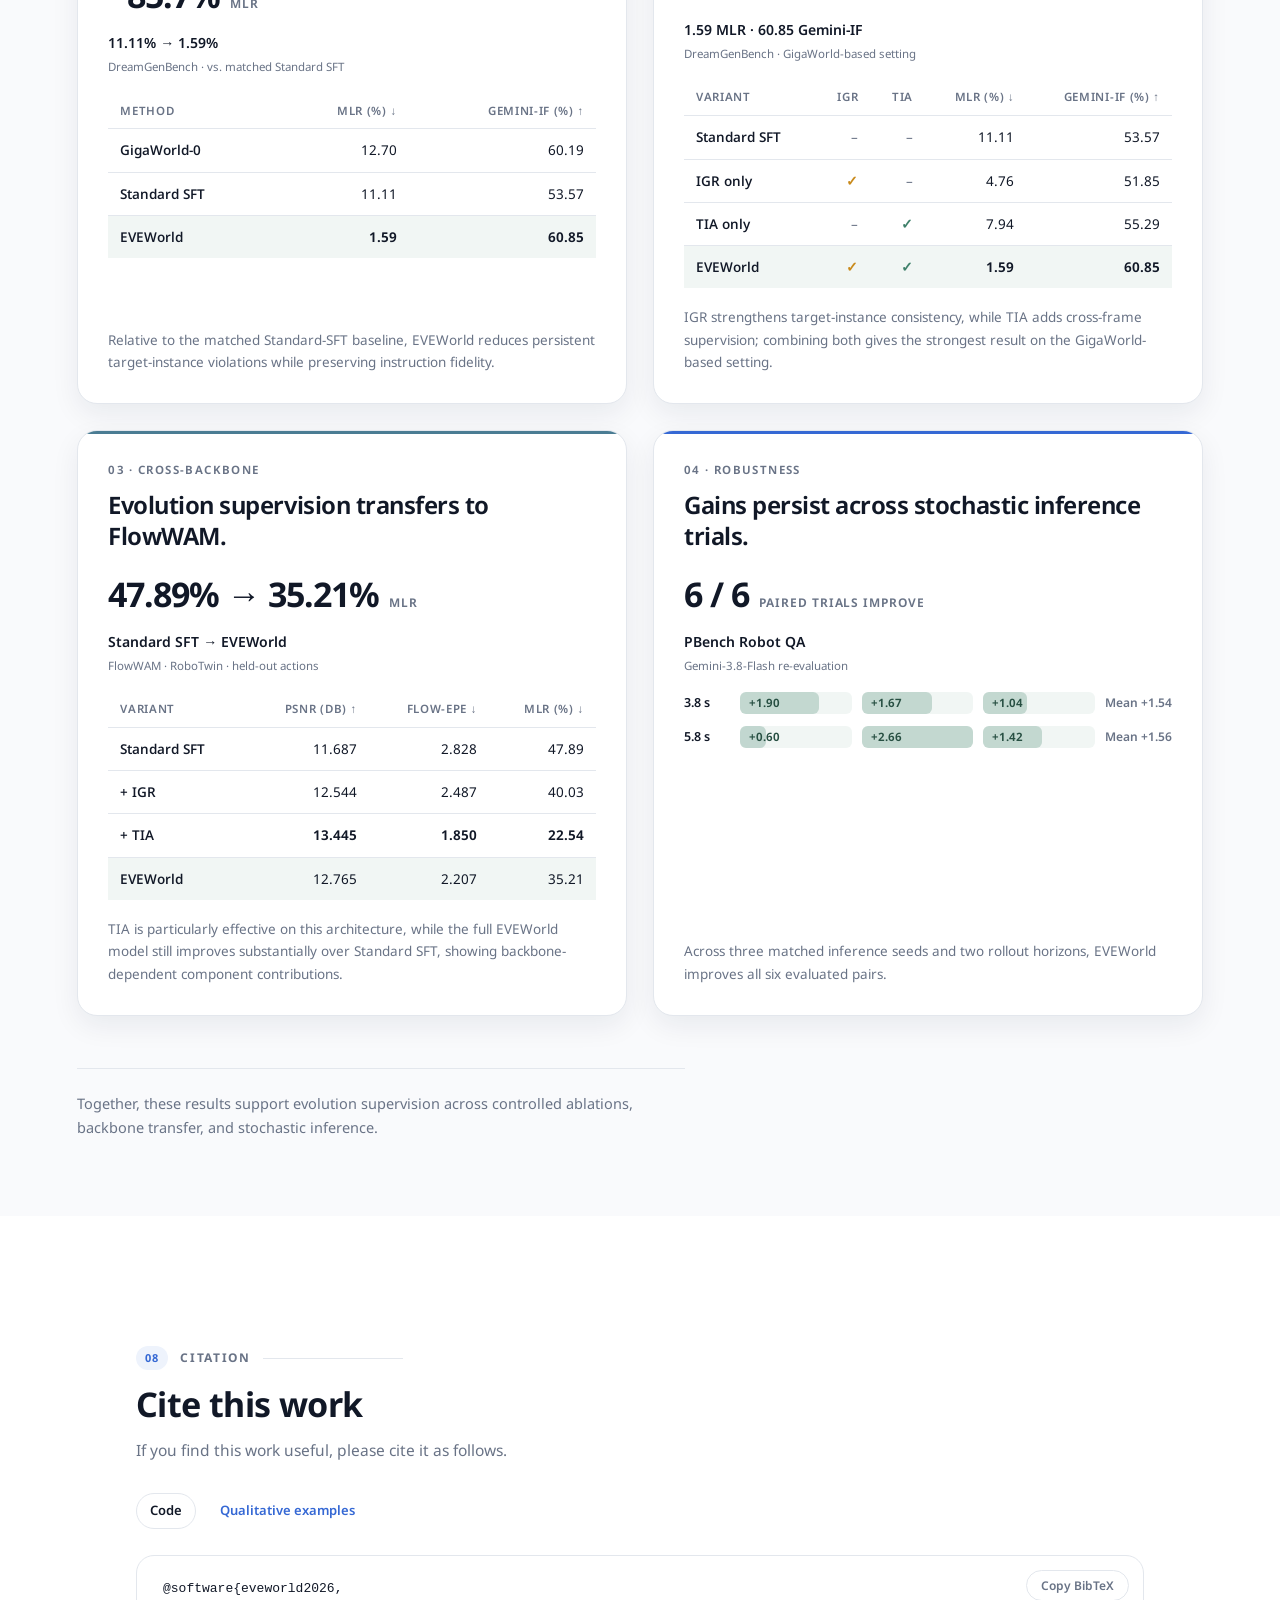
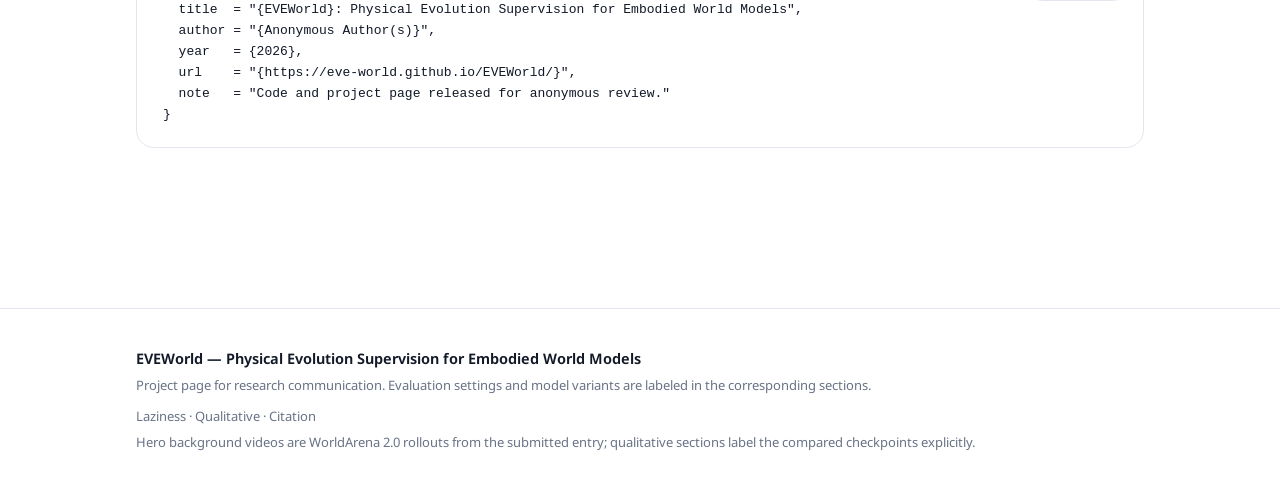
==== commit 252c4901: "update page" ====
--- a/index.html
+++ b/index.html
@@ -83,7 +83,6 @@
 
   <div class="lp-inner hero-copy">
     <div class="hero-badges">
-      <span class="vbadge"><svg viewBox="0 0 16 16" width="12" height="12" fill="currentColor" aria-hidden="true"><path d="M8 1l2 4.2 4.6.6-3.4 3.2.9 4.5L8 11.3 3.9 13.5l.9-4.5L1.4 5.8 6 5.2z"/></svg>ICLR 2027 Submission</span>
       <span class="vbadge">Physical Evolution Supervision</span>
     </div>
 
